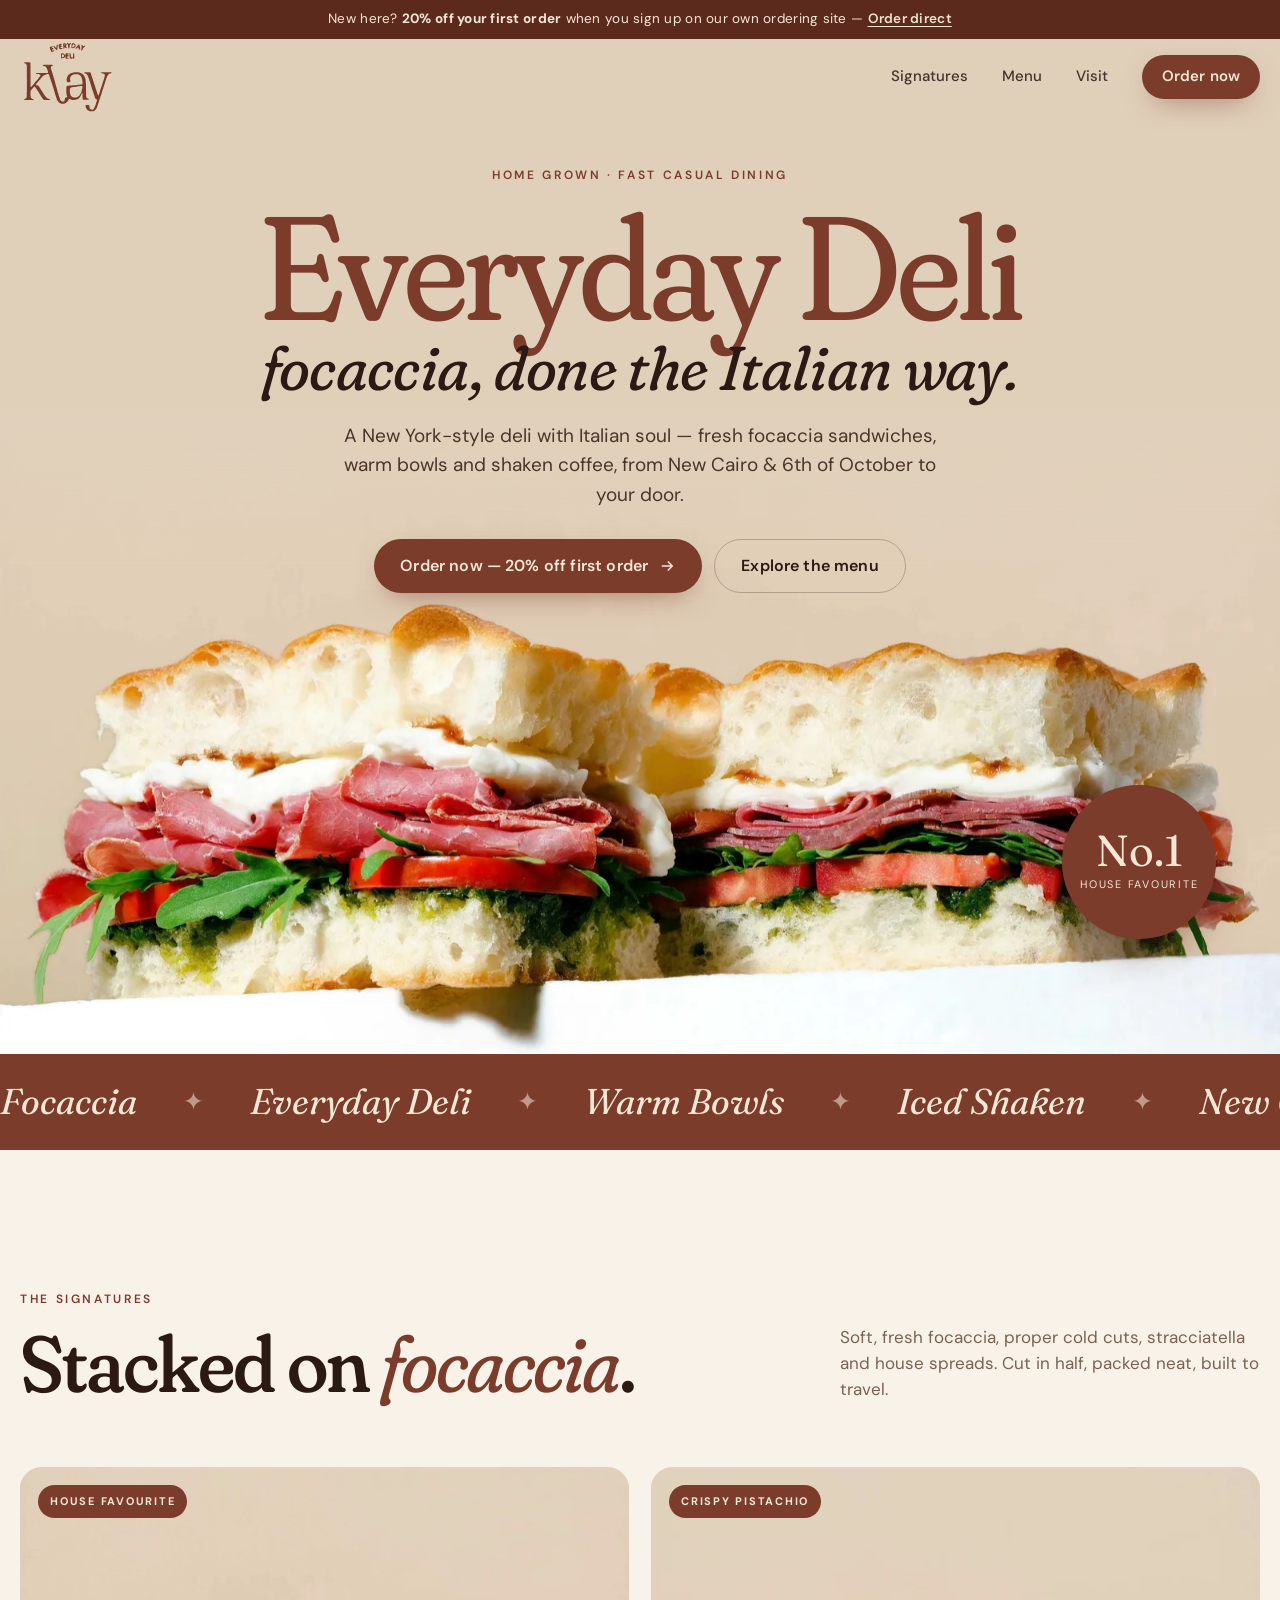
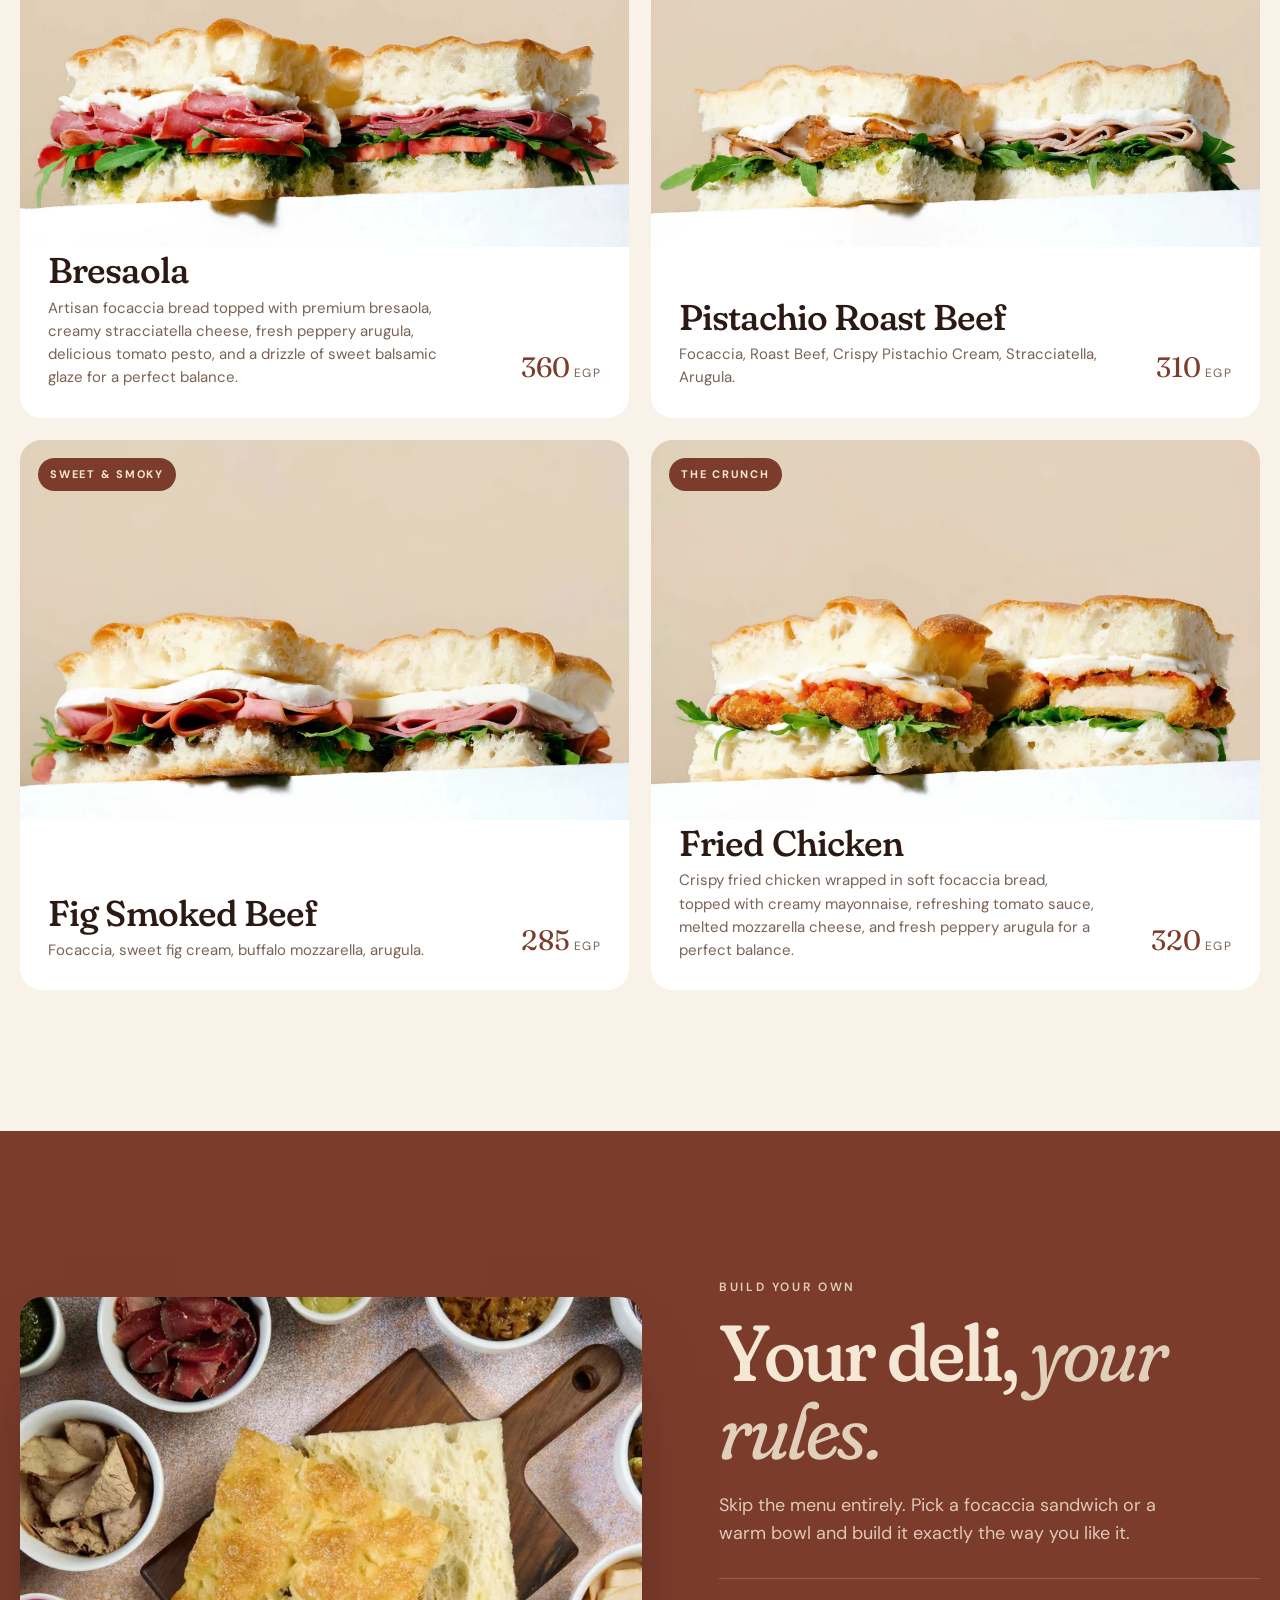
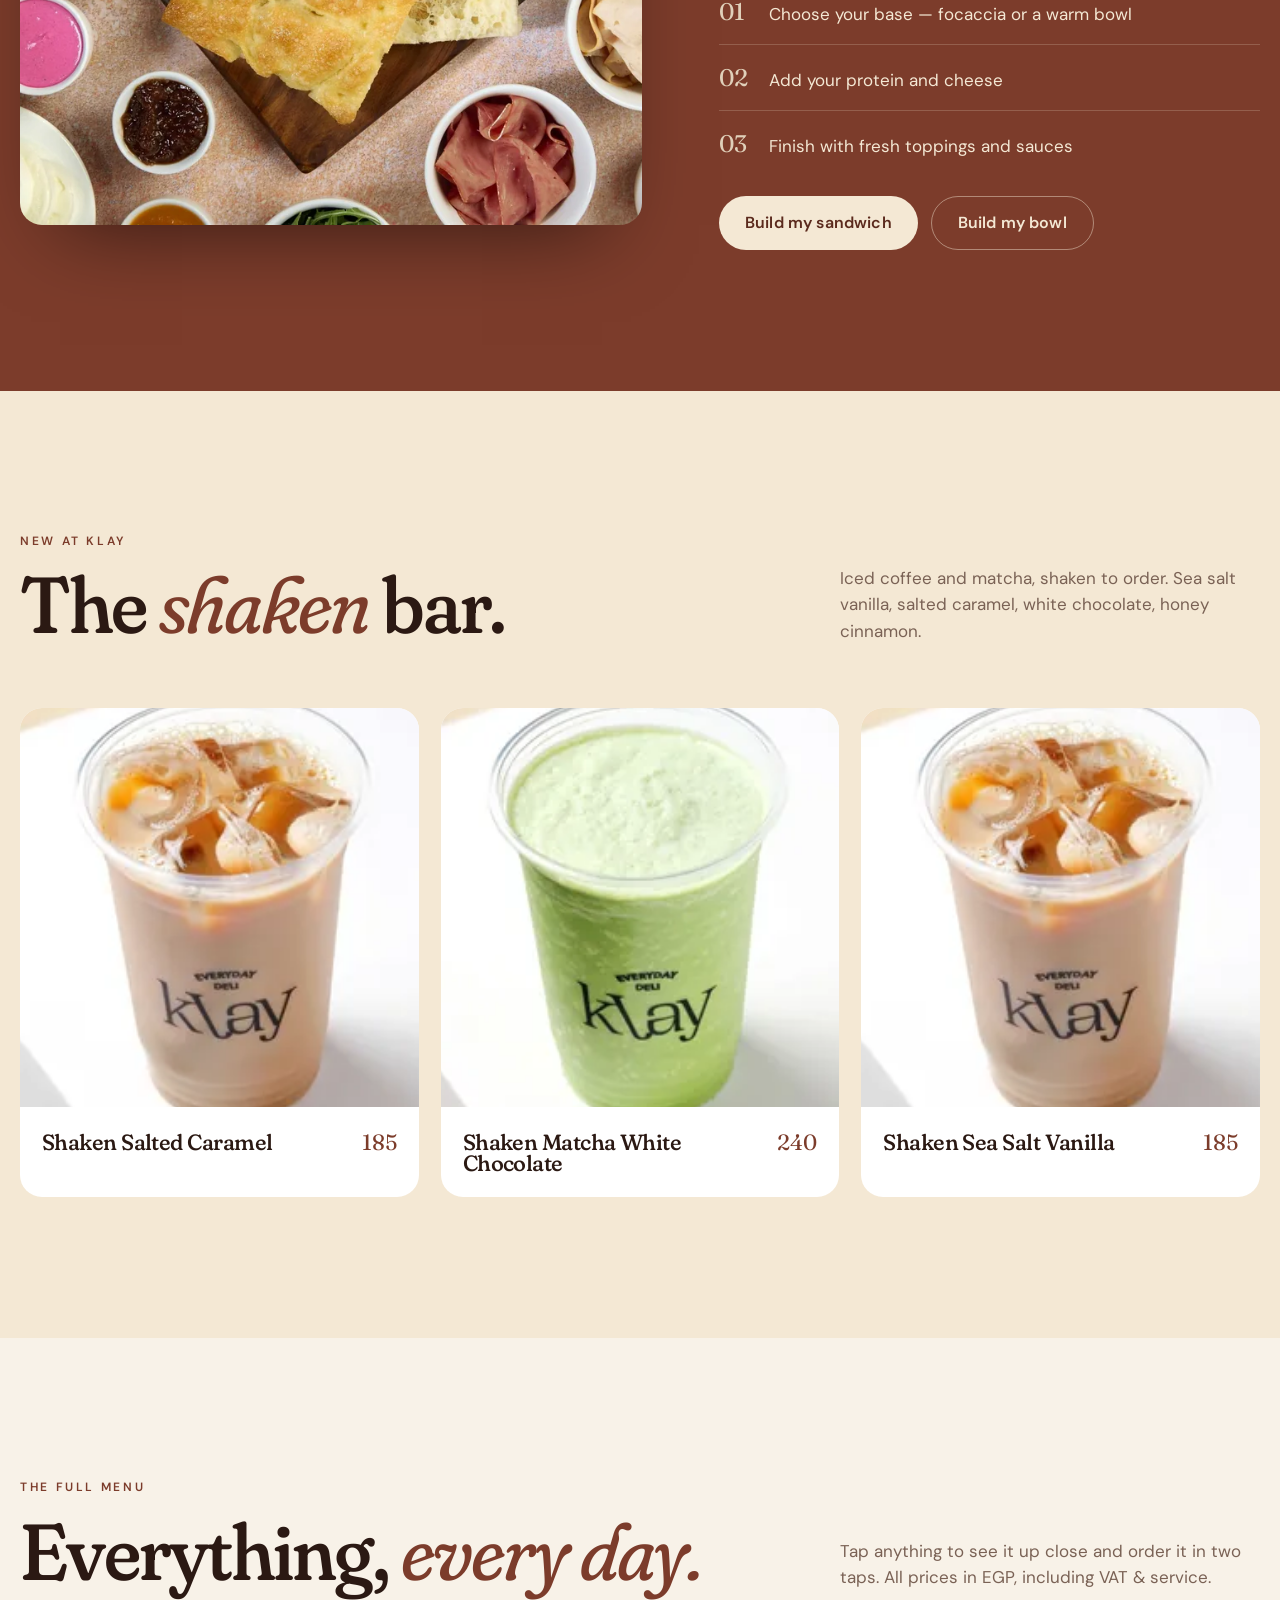
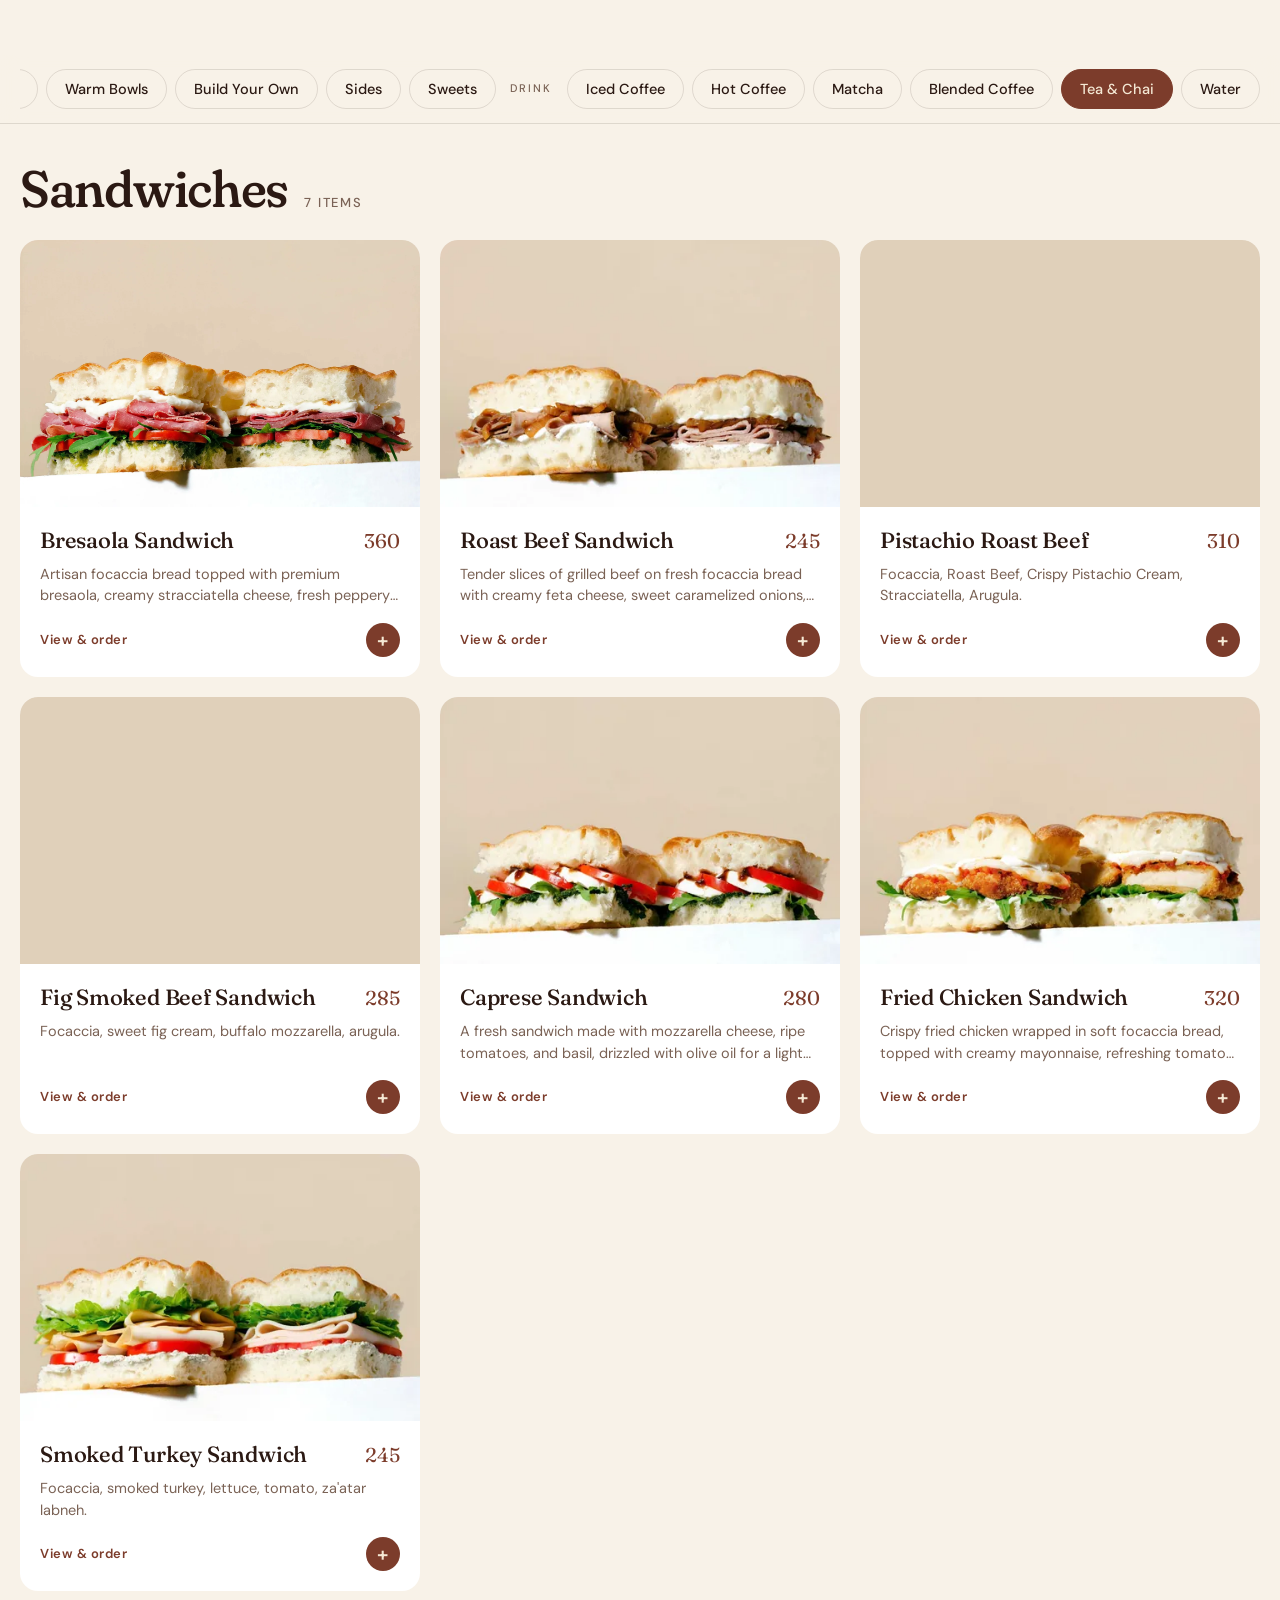
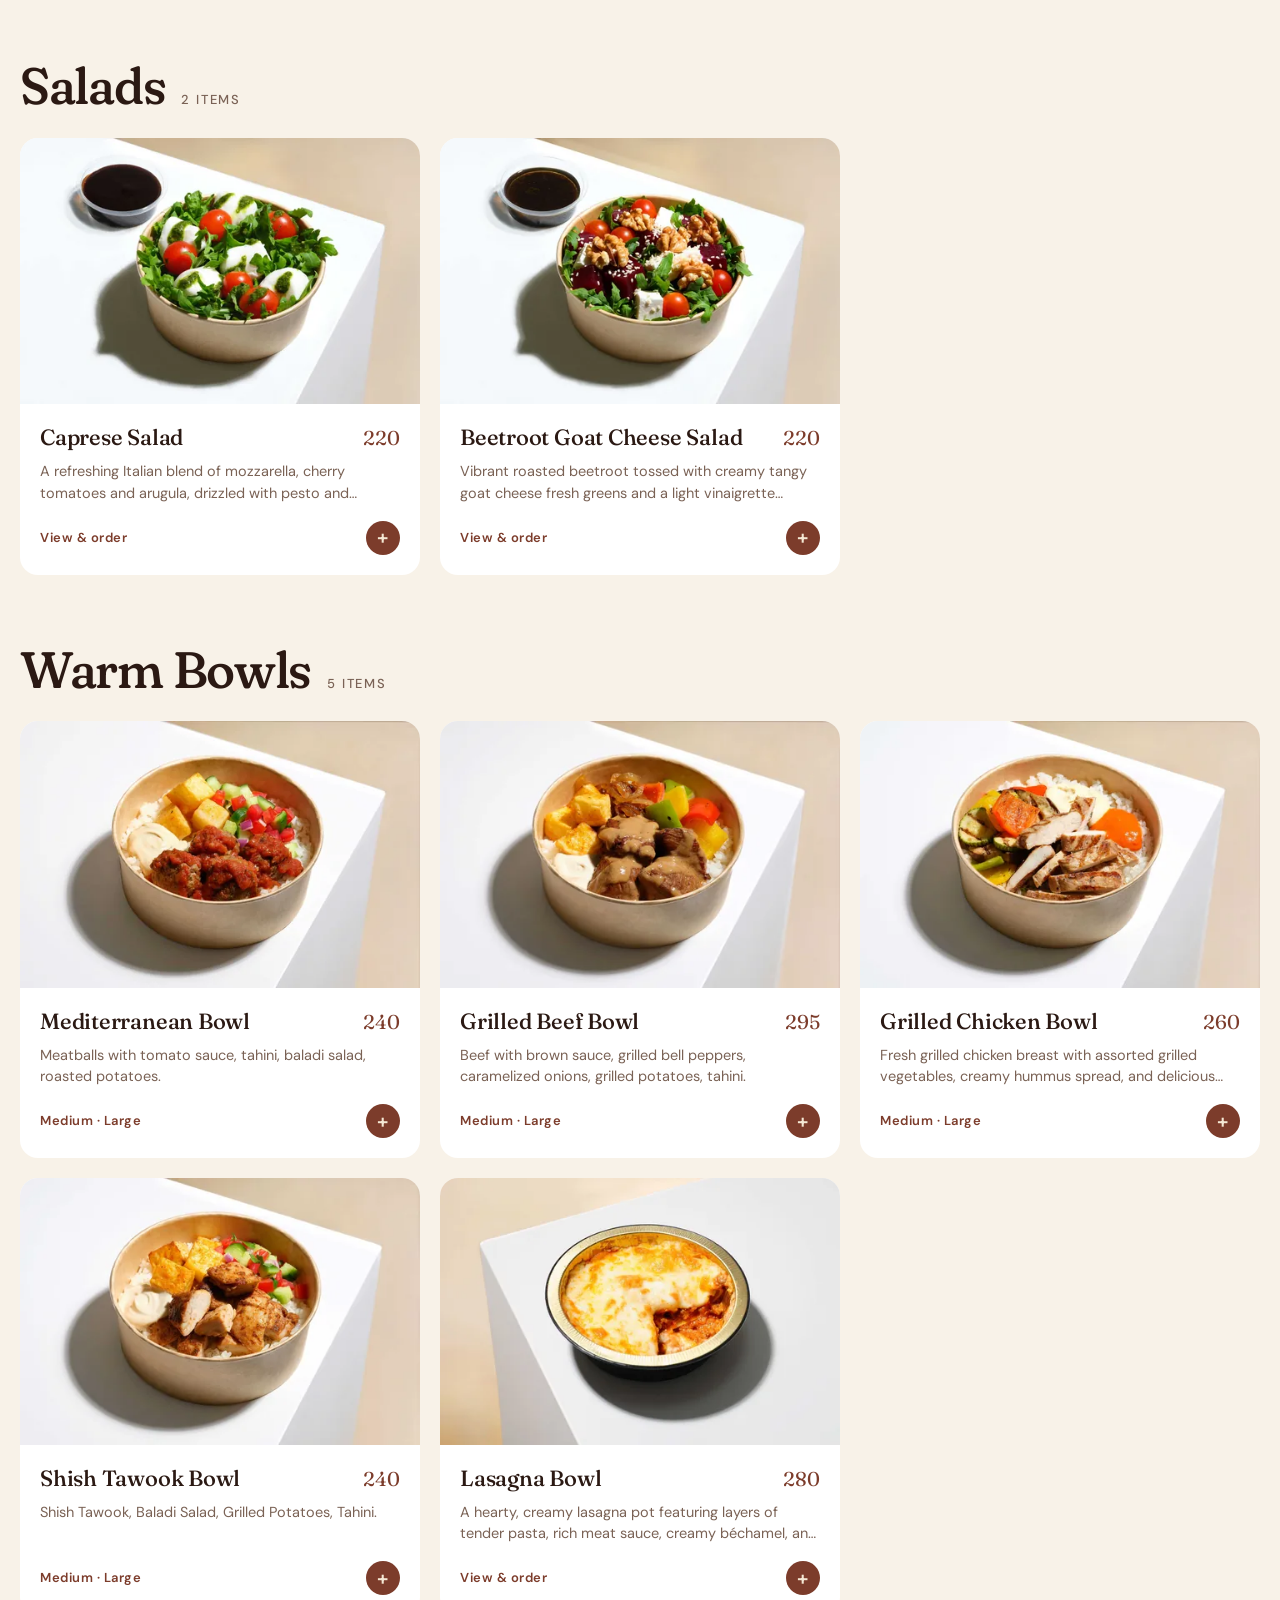
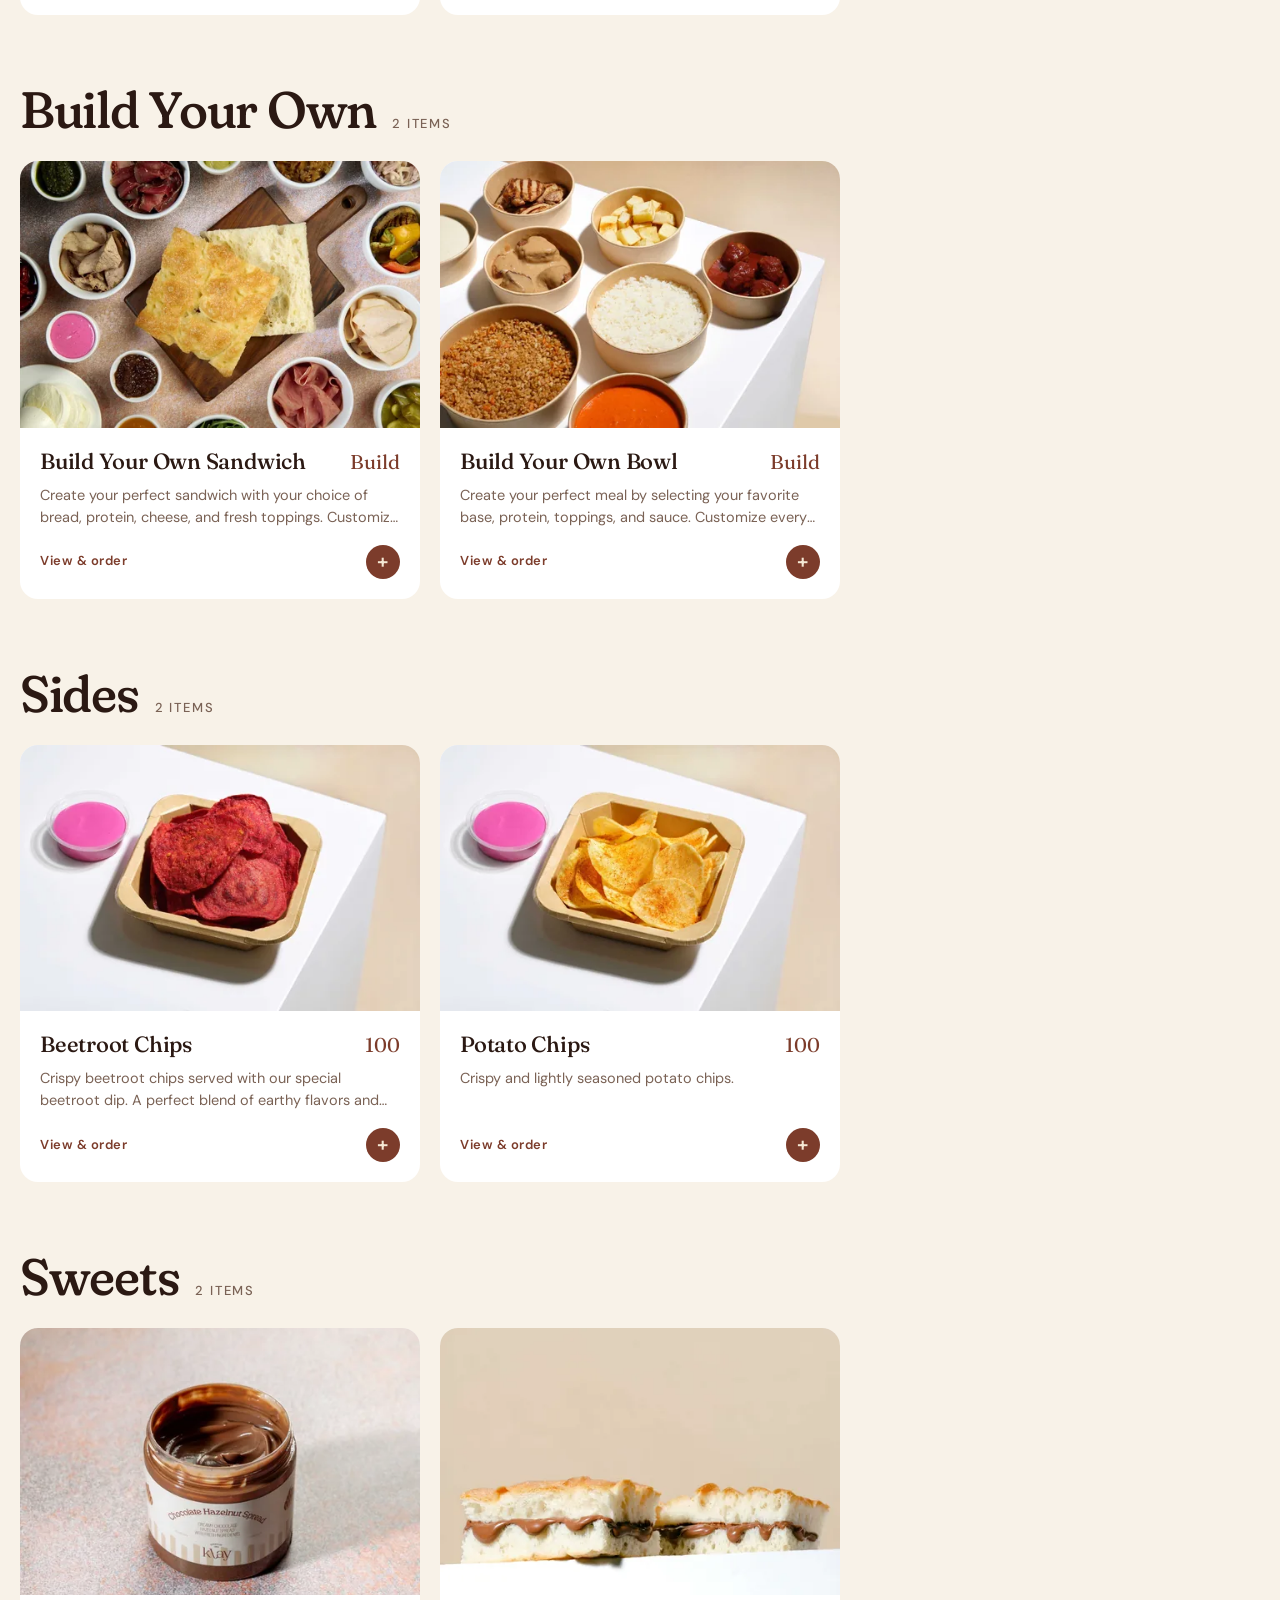
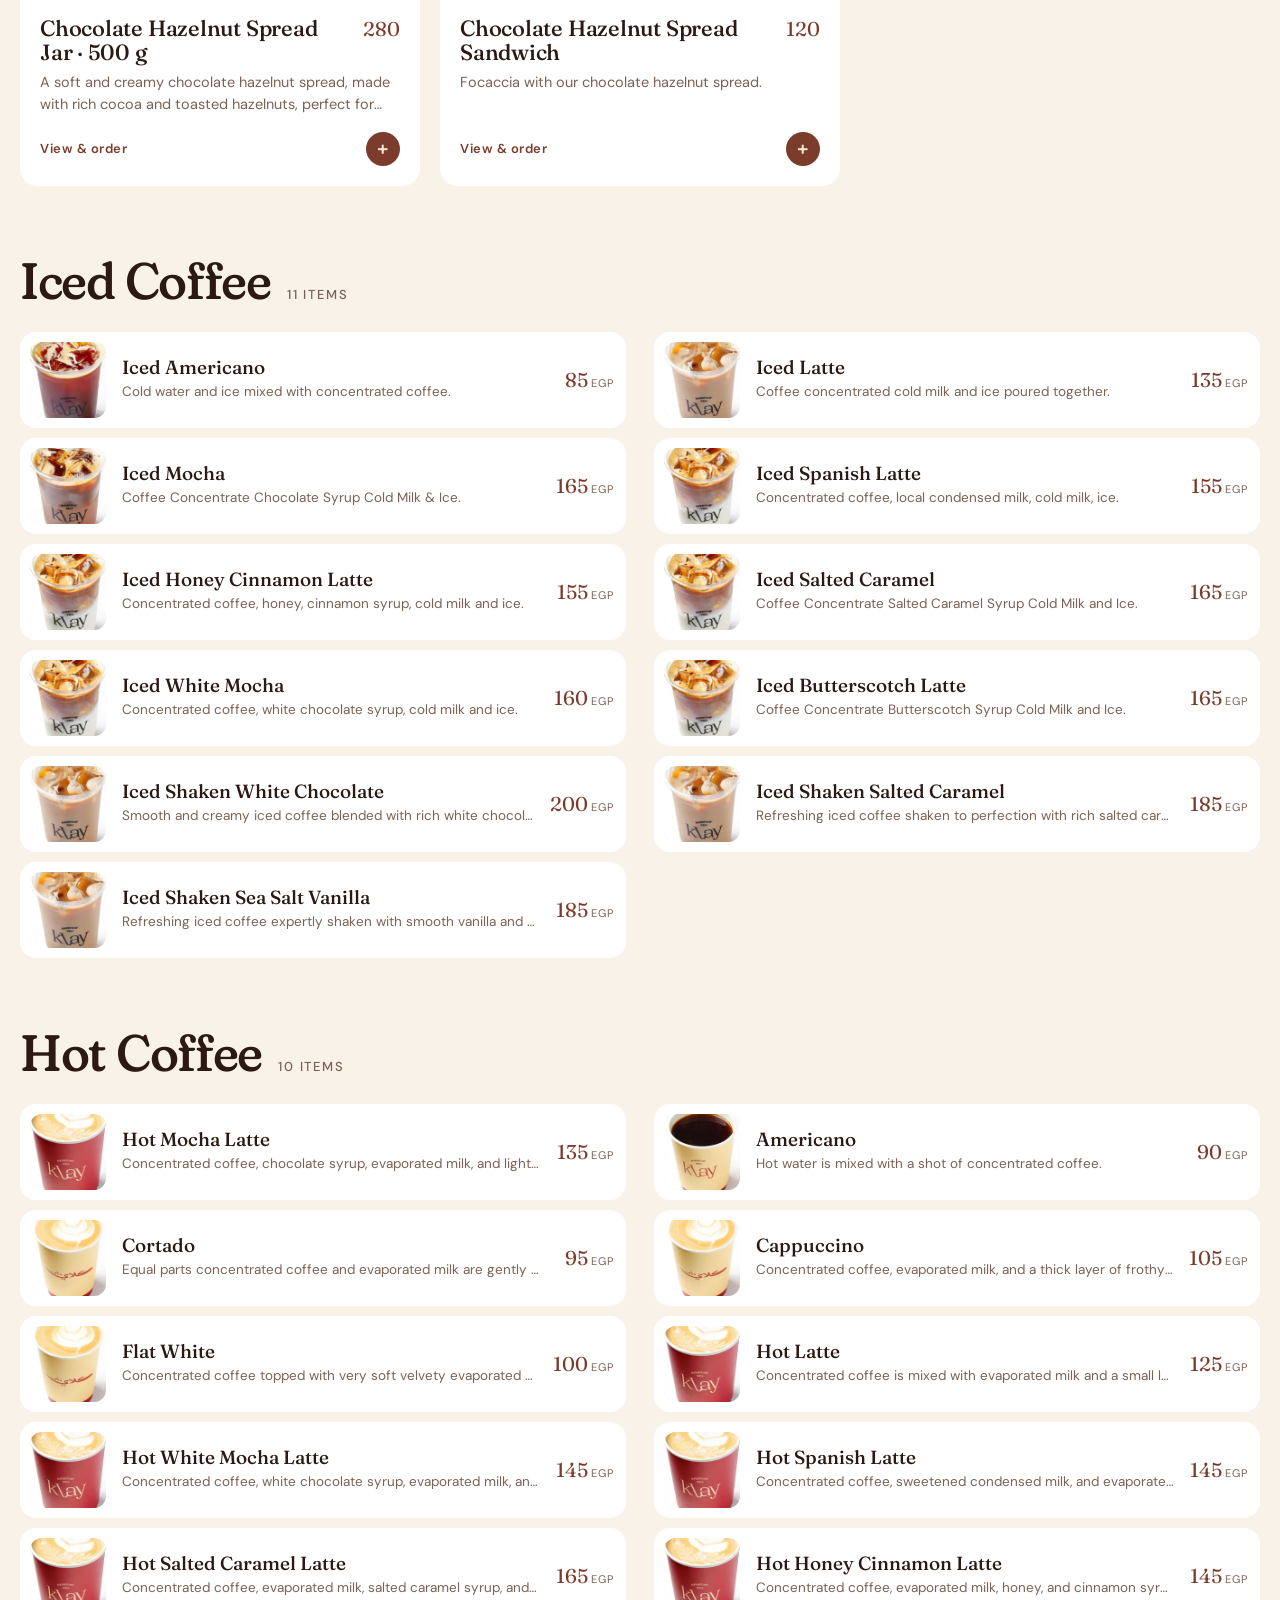
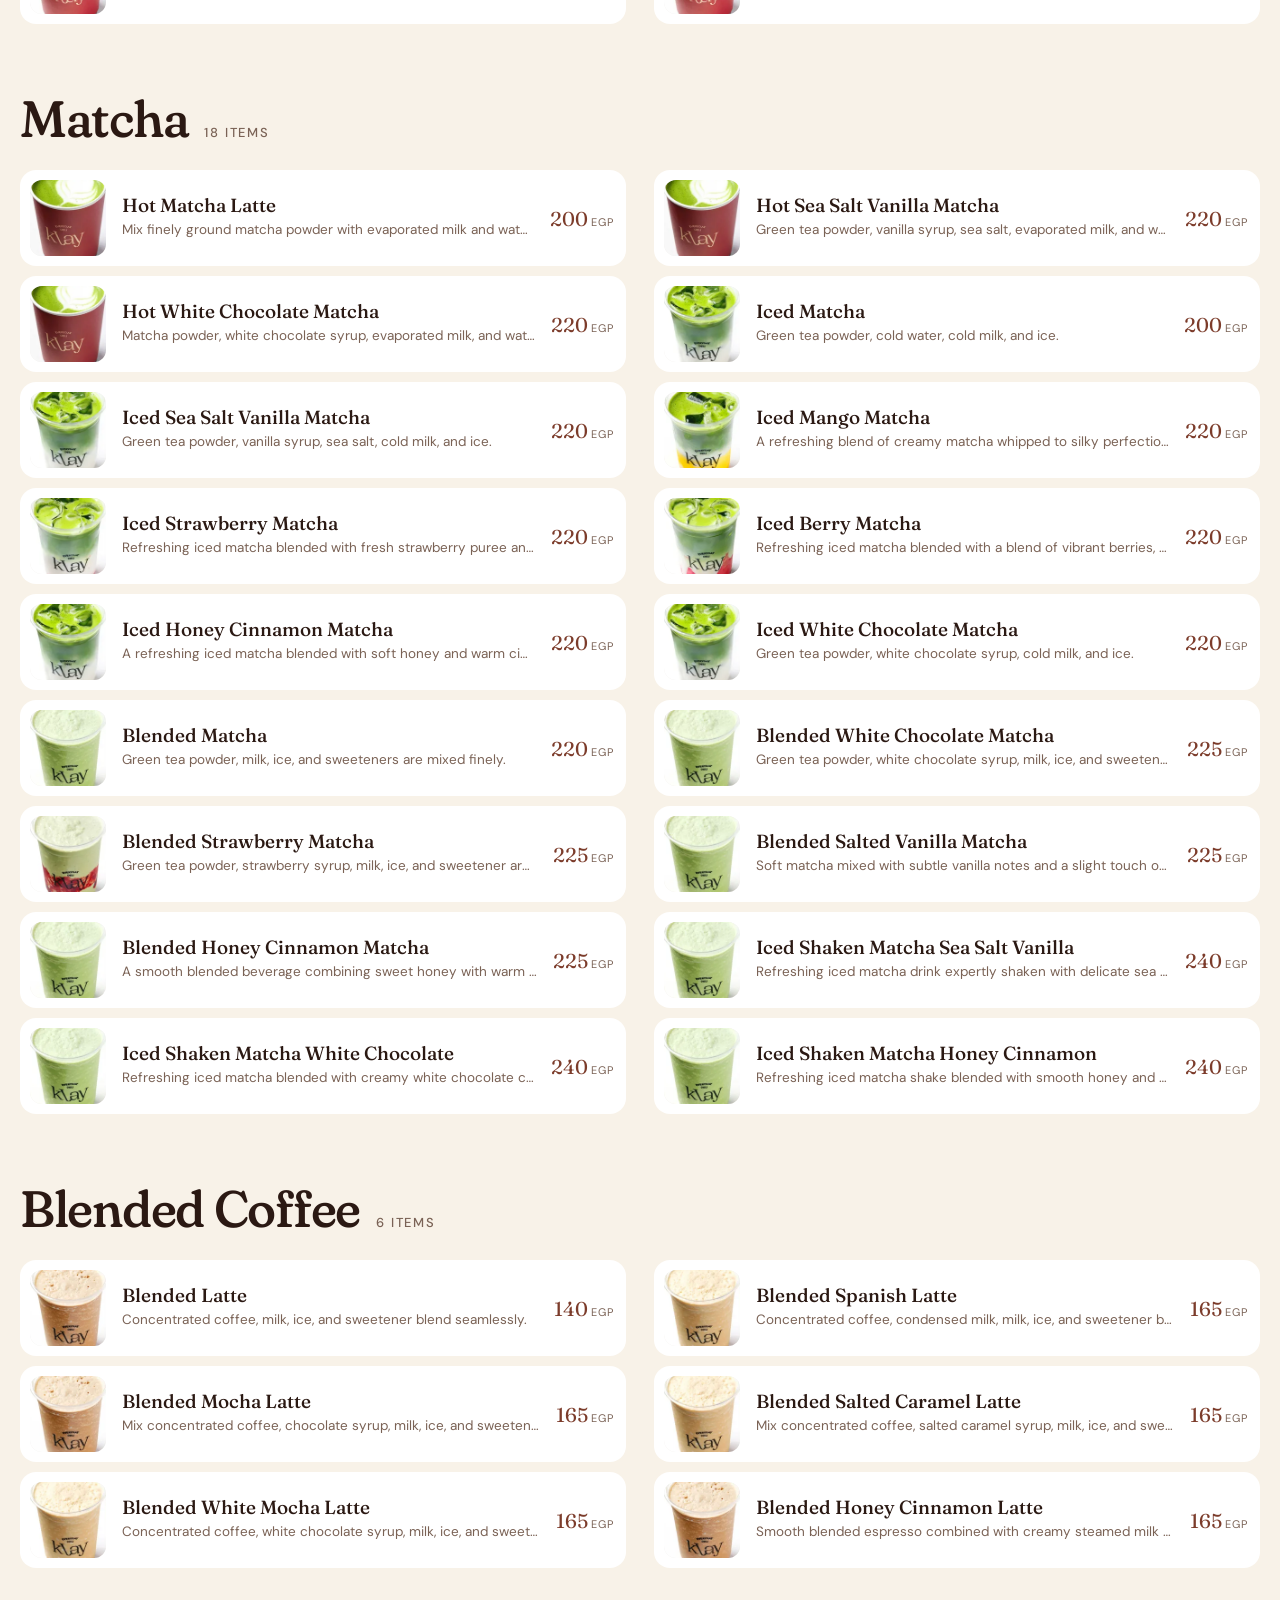
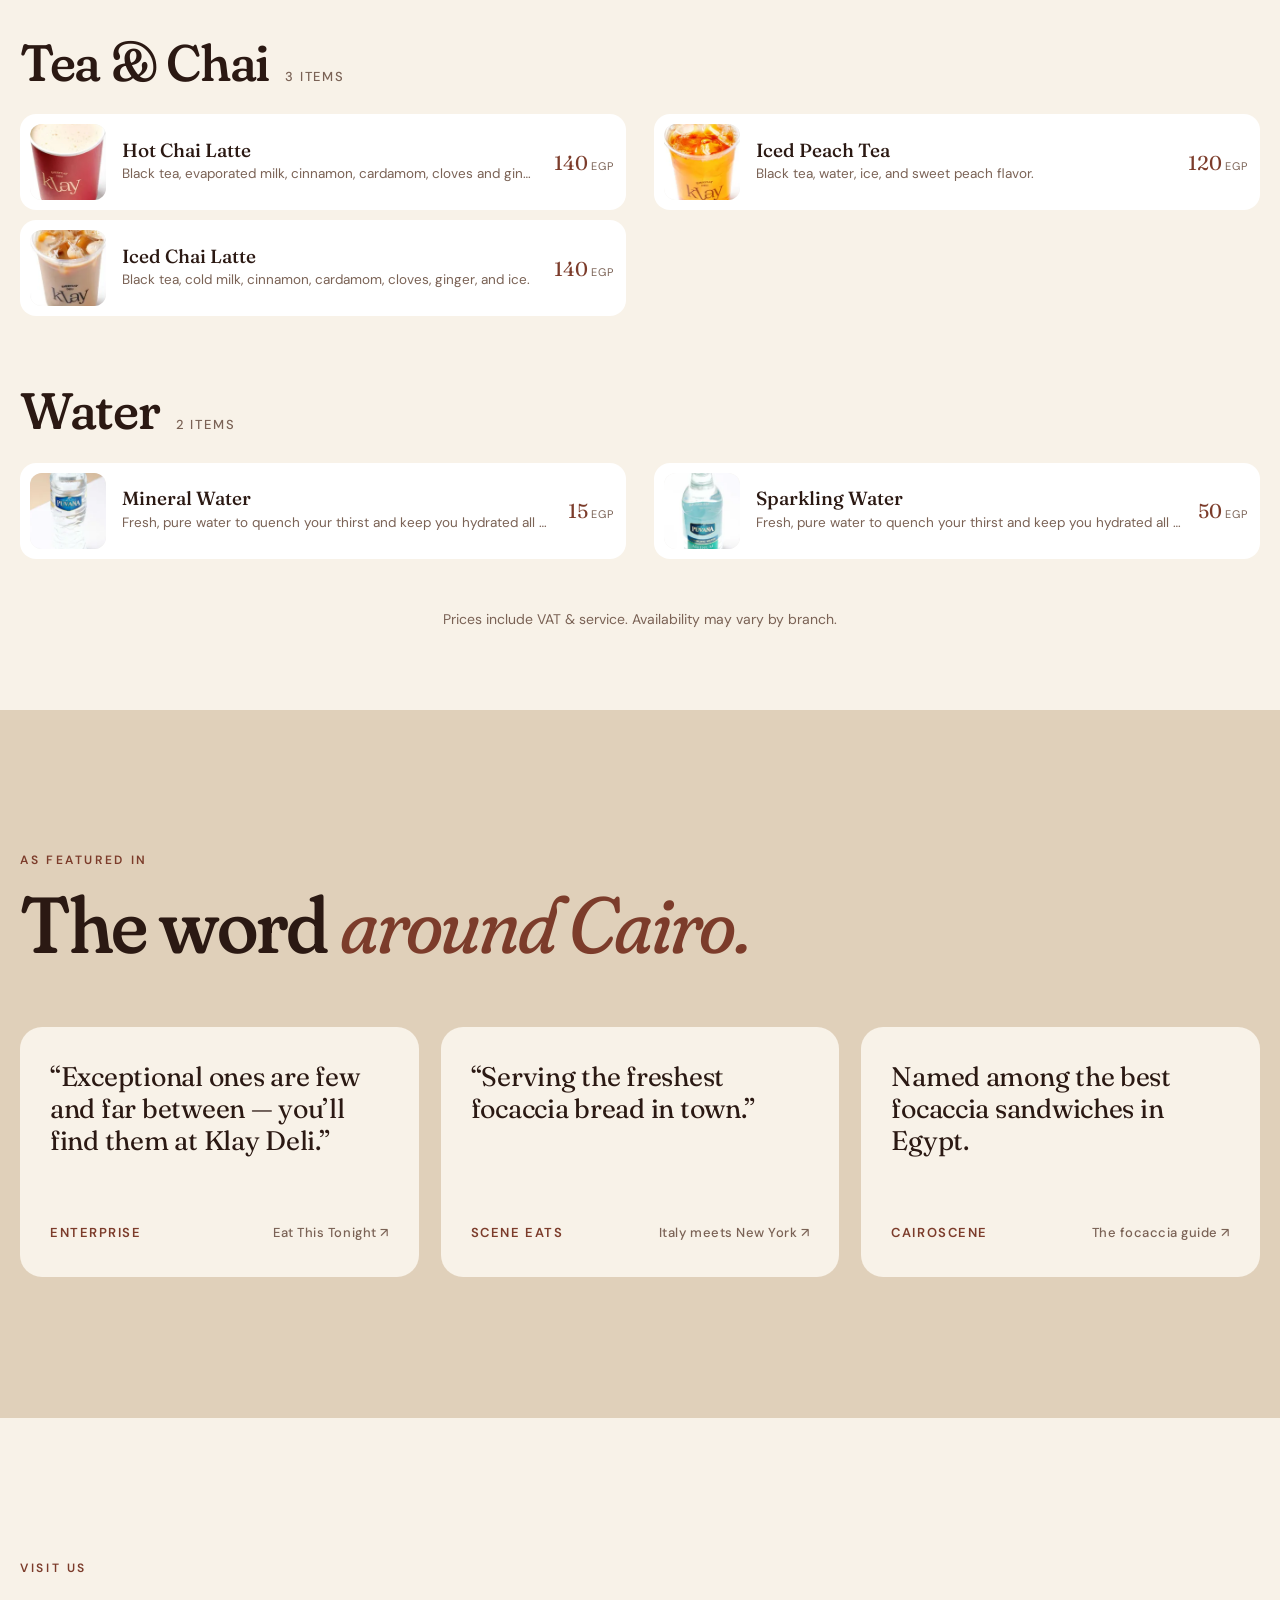
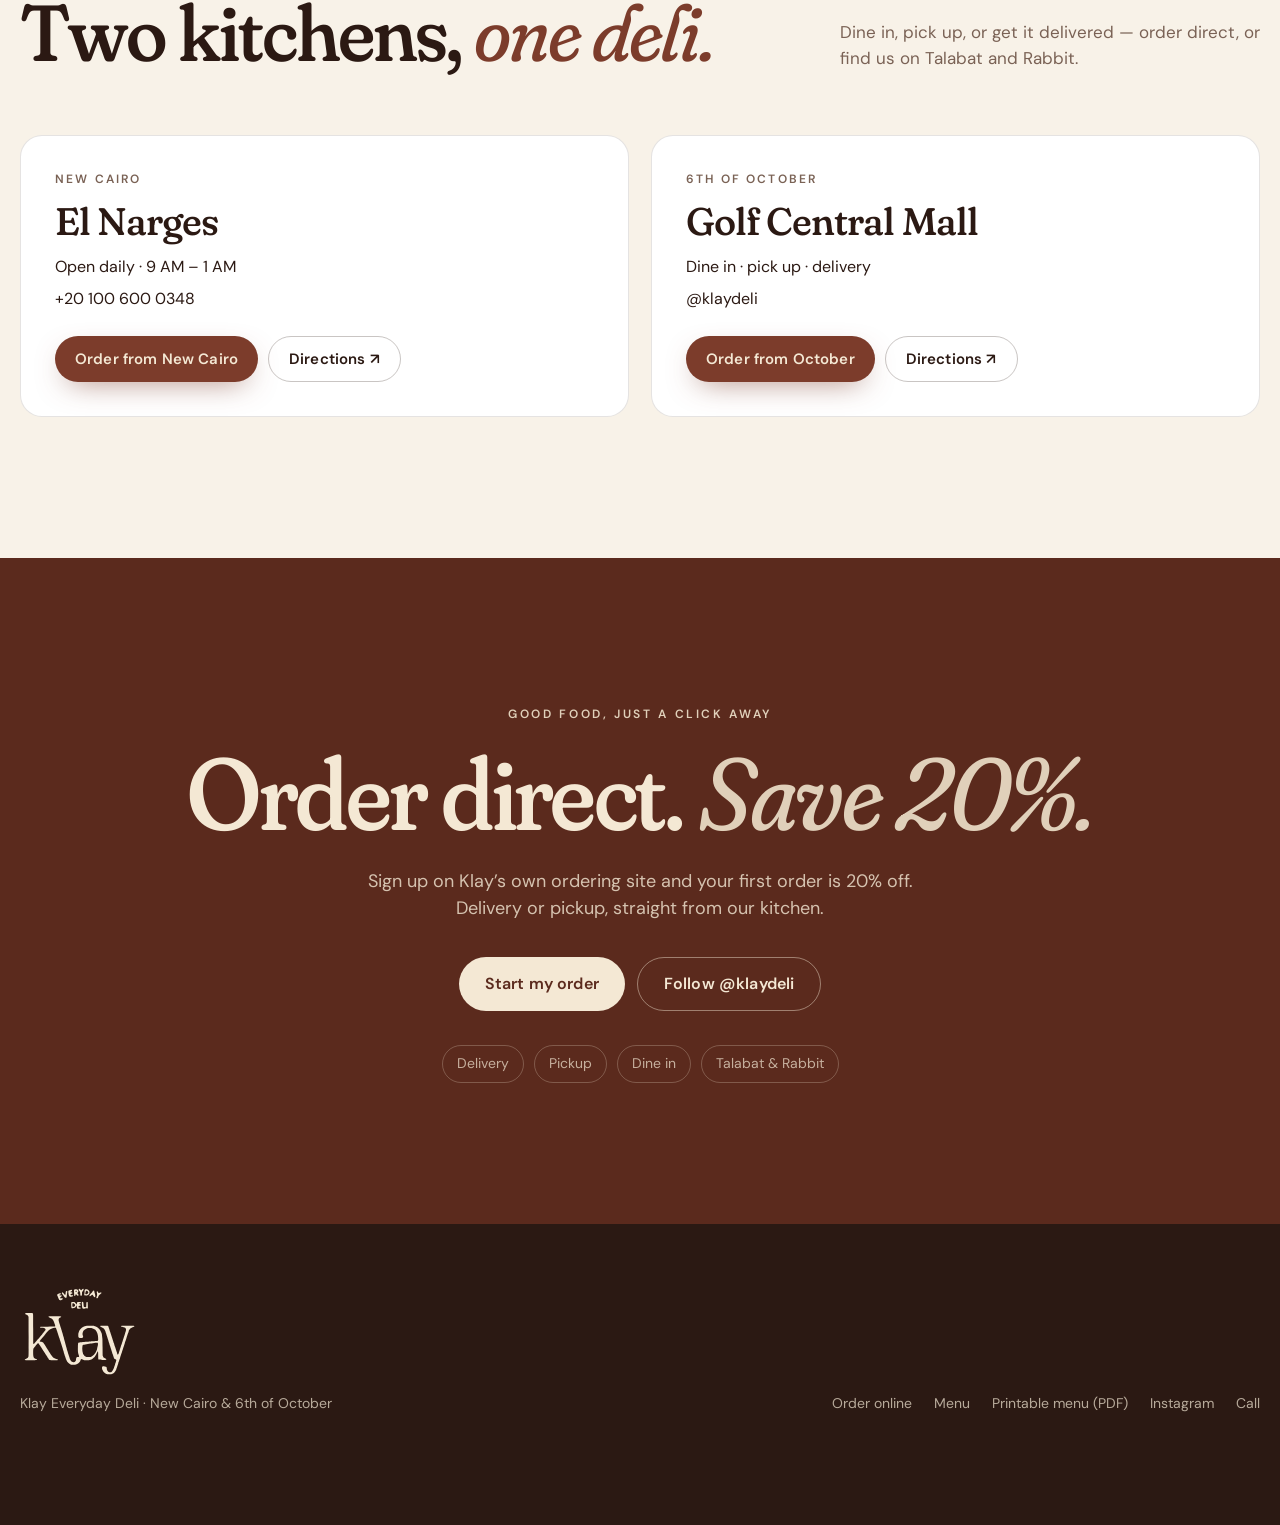
==== index.html @ 5f2c1f1a "Klay Deli website + digital menu + print menu" ====
<!doctype html>
<html lang="en">
<head>
<meta charset="utf-8">
<meta name="viewport" content="width=device-width,initial-scale=1,viewport-fit=cover">
<title>Klay — Everyday Deli · Focaccia sandwiches, warm bowls & coffee in Cairo</title>
<meta name="description" content="Klay Everyday Deli — New York-style deli with Italian soul. Focaccia sandwiches, warm bowls, iced shaken coffee and matcha in New Cairo and 6th of October. Order direct and get 20% off your first order.">
<meta name="robots" content="noindex">
<meta name="theme-color" content="#e0d0ba">
<meta property="og:title" content="Klay — Everyday Deli">
<meta property="og:description" content="Focaccia sandwiches, warm bowls & shaken coffee. Order direct — 20% off your first order.">
<meta property="og:image" content="img/21765-1600.webp">
<meta property="og:type" content="website">
<link rel="icon" href="favicon.png">
<link rel="preconnect" href="https://fonts.googleapis.com"><link rel="preconnect" href="https://fonts.gstatic.com" crossorigin>
<link href="https://fonts.googleapis.com/css2?family=DM+Sans:opsz,wght@9..40,400;9..40,500;9..40,600;9..40,700&family=Fraunces:ital,opsz,wght,SOFT,WONK@0,9..144,300..700,0..100,0..1;1,9..144,300..700,0..100,0..1&display=swap" rel="stylesheet">
<link rel="preload" as="image" imagesrcset="img/21765-960.webp 960w, img/21765-1600.webp 1600w, img/21765-2400.webp 2400w, img/21765-4000.webp 4000w" imagesizes="100vw">
<link rel="stylesheet" href="styles.css">
<script type="application/ld+json">{"@context":"https://schema.org","@type":"Restaurant","name":"Klay Everyday Deli","servesCuisine":["Deli","Italian","Sandwiches","Coffee"],"telephone":"+201006000348","url":"https://www.orderklaydeli.com","sameAs":["https://www.instagram.com/klaydeli/"],"priceRange":"EGP 100–420","hasMenu":"https://www.orderklaydeli.com"}</script>
</head>
<body>
<div class="promo">New here? <b>20% off your first order</b> when you sign up on our own ordering site — <a href="#" data-order>Order direct</a></div>

<header class="hdr" id="hdr">
  <div class="wrap">
    <a href="#top" class="logo" aria-label="Klay Everyday Deli"><img src="logo-terra.svg" alt="Klay Everyday Deli" width="1260" height="1000"></a>
    <nav class="nav">
      <a class="lnk" href="#signatures">Signatures</a>
      <a class="lnk" href="#menu">Menu</a>
      <a class="lnk" href="#visit">Visit</a>
      <a class="btn btn-primary" href="#" data-order>Order now</a>
    </nav>
  </div>
</header>

<main id="top">
<section class="hero">
  <div class="wrap hero-copy">
    <span class="eyebrow">Home grown · fast casual dining</span>
    <h1 class="rv" style="margin-top:18px">Everyday Deli<em>focaccia, done the Italian way.</em></h1>
    <p class="lead rv">A New York-style deli with Italian soul — fresh focaccia sandwiches, warm bowls and shaken coffee, from New Cairo &amp; 6th of October to your door.</p>
    <div class="ctas rv">
      <a class="btn btn-primary" href="#" data-order>Order now — 20% off first order
        <svg viewBox="0 0 24 24" fill="none" stroke="currentColor" stroke-width="2"><path d="M5 12h14M13 6l6 6-6 6"/></svg></a>
      <a class="btn btn-ghost" href="#menu">Explore the menu</a>
    </div>
  </div>
  <div class="hero-img">
    <img src="img/21765-1600.webp" srcset="img/21765-960.webp 960w, img/21765-1600.webp 1600w, img/21765-2400.webp 2400w, img/21765-4000.webp 4000w" sizes="100vw" width="4000" height="2667" alt="Klay Bresaola focaccia sandwich with stracciatella, arugula and tomato pesto" fetchpriority="high">
    <a class="badge-float" href="#" data-open="21765" aria-label="Open the Bresaola sandwich"><div><span>No.1</span><small>House favourite</small></div></a>
  </div>
</section>

<div class="marquee" aria-hidden="true"><div class="track" id="mq"></div></div>

<section class="sec" id="signatures">
  <div class="wrap">
    <div class="sec-head">
      <div><span class="eyebrow">The signatures</span><h2>Stacked on <em>focaccia</em>.</h2></div>
      <p>Soft, fresh focaccia, proper cold cuts, stracciatella and house spreads. Cut in half, packed neat, built to travel.</p>
    </div>
    <div class="sigs" id="sigs"></div>
  </div>
</section>

<section class="sec split">
  <div class="wrap">
    <div class="ph rv"><img src="img/21763-1600.webp" srcset="img/21763-960.webp 960w, img/21763-1600.webp 1600w, img/21763-2400.webp 2400w, img/21763-4000.webp 4000w" sizes="(min-width:980px) 55vw, 100vw" width="4000" height="2666" loading="lazy" alt="Build your own: focaccia with cold cuts, cheeses and spreads"></div>
    <div class="rv">
      <span class="eyebrow">Build your own</span>
      <h2 style="margin-top:16px">Your deli, <em>your rules.</em></h2>
      <p>Skip the menu entirely. Pick a focaccia sandwich or a warm bowl and build it exactly the way you like it.</p>
      <ol class="steps">
        <li><b>01</b><span>Choose your base — focaccia or a warm bowl</span></li>
        <li><b>02</b><span>Add your protein and cheese</span></li>
        <li><b>03</b><span>Finish with fresh toppings and sauces</span></li>
      </ol>
      <a class="btn btn-cream" href="#" data-open="21763">Build my sandwich</a>
      <a class="btn btn-line-cream" href="#" data-open="21764" style="margin-left:8px">Build my bowl</a>
    </div>
  </div>
</section>

<section class="sec newband">
  <div class="wrap">
    <div class="sec-head">
      <div><span class="eyebrow">New at Klay</span><h2>The <em>shaken</em> bar.</h2></div>
      <p>Iced coffee and matcha, shaken to order. Sea salt vanilla, salted caramel, white chocolate, honey cinnamon.</p>
    </div>
    <div class="shaken" id="shaken"></div>
  </div>
</section>

<section class="menu" id="menu">
  <div class="wrap sec-head" style="padding-top:clamp(80px,11vw,150px)">
    <div><span class="eyebrow">The full menu</span><h2>Everything, <em>every day.</em></h2></div>
    <p>Tap anything to see it up close and order it in two taps. All prices in EGP, including VAT &amp; service.</p>
  </div>
  <div class="tabs"><div class="wrap" id="tabs"></div></div>
  <div class="wrap" id="cats"></div>
  <p class="note wrap" style="padding-bottom:80px">Prices include VAT &amp; service. Availability may vary by branch.</p>
</section>

<section class="sec press">
  <div class="wrap">
    <div class="sec-head"><div><span class="eyebrow">As featured in</span><h2>The word <em>around Cairo.</em></h2></div></div>
    <div class="quotes">
      <a class="q rv" href="https://enterpriseam.com/egypt/2026/05/05/klay-deli-has-your-morning-afternoon-and-evening-fix-covered/" target="_blank" rel="noopener">
        <blockquote>“Exceptional ones are few and far between — you’ll find them at Klay Deli.”</blockquote>
        <cite>Enterprise <span>Eat This Tonight ↗</span></cite></a>
      <a class="q rv" href="https://sceneeats.com/Spots/Italy-Meets-New-York-at-Klay-Deli-s-Fast-Casual-Diner" target="_blank" rel="noopener">
        <blockquote>“Serving the freshest focaccia bread in town.”</blockquote>
        <cite>Scene Eats <span>Italy meets New York ↗</span></cite></a>
      <a class="q rv" href="https://cairoscene.com/Eats/Where-to-Find-the-Best-Focaccia-Sandwiches-in-Egypt" target="_blank" rel="noopener">
        <blockquote>Named among the best focaccia sandwiches in Egypt.</blockquote>
        <cite>CairoScene <span>The focaccia guide ↗</span></cite></a>
    </div>
  </div>
</section>

<section class="sec visit" id="visit">
  <div class="wrap">
    <div class="sec-head"><div><span class="eyebrow">Visit us</span><h2>Two kitchens, <em>one deli.</em></h2></div>
      <p>Dine in, pick up, or get it delivered — order direct, or find us on Talabat and Rabbit.</p></div>
    <div class="cards">
      <div class="loc rv">
        <span class="k">New Cairo</span><h3>El Narges</h3>
        <ul><li>Open daily · 9 AM – 1 AM</li><li><a href="tel:+201006000348">+20 100 600 0348</a></li></ul>
        <div class="acts"><a class="btn btn-primary" href="#" data-order>Order from New Cairo</a>
          <a class="btn btn-ghost" target="_blank" rel="noopener" href="https://www.google.com/maps/search/?api=1&query=Klay+Deli+New+Cairo">Directions ↗</a></div>
      </div>
      <div class="loc rv">
        <span class="k">6th of October</span><h3>Golf Central Mall</h3>
        <ul><li>Dine in · pick up · delivery</li><li><a href="https://www.instagram.com/klaydeli/" target="_blank" rel="noopener">@klaydeli</a></li></ul>
        <div class="acts"><a class="btn btn-primary" href="#" data-order>Order from October</a>
          <a class="btn btn-ghost" target="_blank" rel="noopener" href="https://www.google.com/maps/search/?api=1&query=Klay+Deli+Golf+Central+Mall+6th+of+October">Directions ↗</a></div>
      </div>
    </div>
  </div>
</section>

<section class="sec final">
  <div class="wrap">
    <span class="eyebrow" style="color:var(--sand)">Good food, just a click away</span>
    <h2 style="margin-top:18px">Order direct. <em>Save 20%.</em></h2>
    <p>Sign up on Klay’s own ordering site and your first order is 20% off. Delivery or pickup, straight from our kitchen.</p>
    <div class="ctas"><a class="btn btn-cream" href="#" data-order>Start my order</a>
      <a class="btn btn-line-cream" href="https://www.instagram.com/klaydeli/" target="_blank" rel="noopener">Follow @klaydeli</a></div>
    <div class="chips"><span>Delivery</span><span>Pickup</span><span>Dine in</span><span>Talabat &amp; Rabbit</span></div>
  </div>
</section>
</main>

<footer>
  <div class="wrap">
    <div><span class="logo"><img src="logo-cream.svg" alt="Klay" width="1260" height="1000"></span><p style="margin-top:14px">Klay Everyday Deli · New Cairo &amp; 6th of October</p></div>
    <nav><a href="#" data-order>Order online</a><a href="#menu">Menu</a><a href="menu.pdf" target="_blank">Printable menu (PDF)</a><a href="https://www.instagram.com/klaydeli/" target="_blank" rel="noopener">Instagram</a><a href="tel:+201006000348">Call</a></nav>
  </div>
</footer>

<div class="mbar" id="mbar"><a href="#" data-order><span>Order now<small>20% off your first order</small></span><i>Order</i></a></div>

<dialog class="qv" id="qv" aria-label="Item details"><div class="qv-in" id="qvIn"></div></dialog>

<script src="data.js"></script>
<script src="app.js"></script>
</body>
</html>
---- styles.css ----
:root{
  --terra:#7c3c2b;--terra-d:#5b2a1d;--terra-l:#9a4f3a;
  --cream:#f4e8d4;--sand:#e0d0ba;--sand-d:#d4c0a5;--paper:#f8f2e8;
  --ink:#2b1913;--muted:#7a6255;--line:rgba(43,25,19,.12);
  --cup:#a3313a;--matcha:#5f8a2e;
  --serif:"Fraunces",Georgia,"Times New Roman",serif;
  --sans:"DM Sans",system-ui,-apple-system,"Segoe UI",sans-serif;
  --r:22px;--ease:cubic-bezier(.2,.7,.2,1);
  --wrap:min(1240px,calc(100vw - 40px));
}
*{box-sizing:border-box;margin:0;padding:0}
html{scroll-behavior:smooth;-webkit-text-size-adjust:100%}
body{font-family:var(--sans);color:var(--ink);background:var(--paper);font-size:17px;line-height:1.55;-webkit-font-smoothing:antialiased;overflow-x:hidden}
img{display:block;max-width:100%;height:auto}
a{color:inherit;text-decoration:none}
button{font:inherit;color:inherit;background:none;border:0;cursor:pointer}
.wrap{width:var(--wrap);margin-inline:auto}
.eyebrow{font-family:var(--sans);font-size:12px;font-weight:600;letter-spacing:.22em;text-transform:uppercase;color:var(--terra)}
.serif{font-family:var(--serif);font-variation-settings:"SOFT" 100,"WONK" 0;letter-spacing:-.02em}
h1,h2,h3{font-family:var(--serif);font-weight:500;line-height:.98;letter-spacing:-.025em;font-variation-settings:"SOFT" 100}
h2{font-size:clamp(40px,6.2vw,88px)}
h2 em,h1 em{font-style:italic;font-weight:400;color:var(--terra)}

/* buttons */
.btn{display:inline-flex;align-items:center;gap:10px;height:54px;padding:0 26px;border-radius:999px;font-weight:600;font-size:16px;letter-spacing:.01em;transition:transform .25s var(--ease),background .25s,box-shadow .25s;white-space:nowrap}
.btn svg{width:18px;height:18px}
.btn-primary{background:var(--terra);color:var(--cream);box-shadow:0 10px 30px -12px rgba(124,60,43,.7)}
.btn-primary:hover{background:var(--terra-d);transform:translateY(-2px)}
.btn-ghost{border:1.5px solid rgba(43,25,19,.25);color:var(--ink)}
.btn-ghost:hover{border-color:var(--ink);transform:translateY(-2px)}
.btn-cream{background:var(--cream);color:var(--terra-d)}
.btn-cream:hover{background:#fff;transform:translateY(-2px)}
.btn-line-cream{border:1.5px solid rgba(244,232,212,.45);color:var(--cream)}
.btn-line-cream:hover{border-color:var(--cream);transform:translateY(-2px)}

/* promo bar */
.promo{background:var(--terra-d);color:var(--cream);font-size:13.5px;text-align:center;padding:9px 16px;letter-spacing:.02em}
.promo a{text-decoration:underline;text-underline-offset:3px;font-weight:600}
.promo b{font-weight:700}

/* header */
.hdr{position:sticky;top:0;z-index:50;transition:background .3s,box-shadow .3s,backdrop-filter .3s}
.hdr.scrolled{background:rgba(248,242,232,.86);backdrop-filter:saturate(1.4) blur(14px);-webkit-backdrop-filter:saturate(1.4) blur(14px);box-shadow:0 1px 0 var(--line)}
.hdr .wrap{display:flex;align-items:center;justify-content:space-between;height:76px}
.logo{display:block;width:96px;color:var(--terra)}
.logo svg{width:100%;height:auto}
.nav{display:flex;align-items:center;gap:34px;font-weight:500;font-size:15px}
.nav a.lnk{position:relative;opacity:.85}
.nav a.lnk:after{content:"";position:absolute;left:0;right:0;bottom:-6px;height:1.5px;background:currentColor;transform:scaleX(0);transform-origin:left;transition:transform .3s var(--ease)}
.nav a.lnk:hover{opacity:1}.nav a.lnk:hover:after{transform:scaleX(1)}
.nav .btn{height:44px;padding:0 20px;font-size:15px}

/* hero */
.hero{background:var(--sand);position:relative;overflow:hidden;margin-top:-76px;padding-top:76px}
.hero-copy{position:relative;z-index:2;text-align:center;padding:clamp(36px,6vw,80px) 0 0}
.hero h1{font-size:clamp(64px,11.5vw,184px);color:var(--terra);font-weight:400;line-height:.86;font-variation-settings:"SOFT" 100,"WONK" 1}
.hero h1 em{display:block;font-size:.42em;color:var(--ink);letter-spacing:-.01em;margin-top:.18em;font-variation-settings:"SOFT" 100,"WONK" 0}
.hero p.lead{max-width:600px;margin:26px auto 0;font-size:clamp(16px,1.6vw,19px);color:#4b352b}
.hero .ctas{display:flex;gap:12px;justify-content:center;flex-wrap:wrap;margin-top:30px}
.hero-img{position:relative;z-index:1;margin-top:clamp(-170px,-11vw,-40px);width:100%}
.hero-img img{width:100%;aspect-ratio:3/2;object-fit:cover;object-position:50% 70%;transform:scale(1.06);animation:heroIn 1.8s var(--ease) forwards}
@keyframes heroIn{to{transform:scale(1)}}
.hero-img:before{content:"";position:absolute;inset:0 0 auto 0;height:32%;background:linear-gradient(var(--sand),rgba(224,208,186,0));z-index:2;pointer-events:none}
.badge-float{position:absolute;z-index:3;right:clamp(16px,5vw,80px);bottom:clamp(30px,9vw,140px);width:clamp(108px,12vw,160px);aspect-ratio:1;border-radius:50%;background:var(--terra);color:var(--cream);display:grid;place-items:center;text-align:center;box-shadow:0 20px 50px -20px rgba(91,42,29,.8);animation:bob 5s ease-in-out infinite;transition:transform .3s}
@keyframes bob{50%{transform:translateY(-10px) rotate(-4deg)}}
.badge-float span{font-family:var(--serif);font-size:clamp(28px,3.4vw,46px);line-height:.9;display:block}
.badge-float small{display:block;font-family:var(--sans);font-size:clamp(9px,.85vw,11px);letter-spacing:.16em;text-transform:uppercase;margin-top:6px}
@keyframes spin{to{transform:rotate(360deg)}}
.hero-meta{position:absolute;left:clamp(16px,5vw,80px);bottom:clamp(30px,9vw,140px);z-index:3;display:flex;flex-direction:column;gap:4px;font-size:13px;font-weight:600;letter-spacing:.14em;text-transform:uppercase;color:var(--terra-d)}

/* marquee */
.marquee{background:var(--terra);color:var(--cream);overflow:hidden;padding:20px 0;white-space:nowrap}
.marquee .track{display:inline-flex;gap:46px;animation:mq 38s linear infinite;font-family:var(--serif);font-size:clamp(24px,2.8vw,38px);font-style:italic}
.marquee .track span:nth-child(even){font-style:normal;opacity:.55;font-size:.7em;align-self:center}
@keyframes mq{to{transform:translateX(-50%)}}

/* sections */
section{position:relative}
.sec{padding:clamp(80px,11vw,150px) 0}
.sec-head{display:flex;justify-content:space-between;align-items:end;gap:30px;margin-bottom:clamp(36px,5vw,64px);flex-wrap:wrap}
.sec-head p{max-width:420px;color:var(--muted)}
.sec-head .eyebrow{display:block;margin-bottom:16px}

/* signatures */
.sigs{display:grid;grid-template-columns:repeat(2,1fr);gap:22px}
.sig{background:#fff;border-radius:var(--r);overflow:hidden;position:relative;display:flex;flex-direction:column;cursor:pointer;transition:transform .5s var(--ease),box-shadow .5s var(--ease)}
.sig:hover{transform:translateY(-6px);box-shadow:0 30px 60px -30px rgba(91,42,29,.55)}
.sig .ph{overflow:hidden}
.sig img{width:100%;aspect-ratio:16/10;object-fit:cover;object-position:50% 72%;transition:transform 1.2s var(--ease)}
.sig:hover img{transform:scale(1.06)}
.sig .meta{padding:6px 28px 28px;display:flex;justify-content:space-between;gap:20px;align-items:end;background:linear-gradient(0deg,#fff 0,#fff 100%)}
.sig h3{font-size:clamp(28px,2.8vw,40px)}
.sig p{color:var(--muted);font-size:15px;margin-top:8px;max-width:420px}
.sig .price{font-family:var(--serif);font-size:28px;color:var(--terra);white-space:nowrap}
.sig .price small{font-family:var(--sans);font-size:12px;letter-spacing:.12em;color:var(--muted);margin-left:4px}
.sig .tag{position:absolute;top:18px;left:18px;background:var(--terra);color:var(--cream);font-size:11px;font-weight:700;letter-spacing:.16em;text-transform:uppercase;padding:8px 12px;border-radius:999px;z-index:2}
.sig .meta{background:#fff;flex:1}
.sig .ph{background:var(--sand)}

/* split */
.split{background:var(--terra);color:var(--cream);overflow:hidden}
.split .wrap{display:grid;grid-template-columns:1.15fr 1fr;gap:clamp(30px,6vw,90px);align-items:center}
.split .ph{border-radius:var(--r);overflow:hidden;box-shadow:0 40px 80px -40px rgba(0,0,0,.6)}
.split .ph img{width:100%;aspect-ratio:4/3.4;object-fit:cover}
.split h2 em{color:var(--sand)}
.split .eyebrow{color:var(--sand)}
.split p{color:rgba(244,232,212,.82);margin:22px 0 30px;max-width:460px;font-size:18px}
.steps{list-style:none;display:grid;gap:14px;margin:0 0 34px}
.steps li{display:flex;gap:16px;align-items:baseline;border-top:1px solid rgba(244,232,212,.2);padding-top:14px}
.steps b{font-family:var(--serif);font-size:24px;font-weight:400;color:var(--sand);min-width:34px}

/* new band */
.newband{background:var(--cream)}
.shaken{display:grid;grid-template-columns:repeat(3,1fr);gap:22px}
.sh{background:#fff;border-radius:var(--r);overflow:hidden;cursor:pointer;transition:transform .5s var(--ease)}
.sh:hover{transform:translateY(-6px)}
.sh img{width:100%;aspect-ratio:1;object-fit:cover;object-position:50% 48%;transform:scale(1.35)}
.sh .ph{overflow:hidden}
.sh .meta{padding:18px 22px 22px;display:flex;justify-content:space-between;align-items:baseline;gap:12px}
.sh h3{font-size:22px;font-weight:500}
.sh .price{font-family:var(--serif);color:var(--terra);font-size:22px}

/* menu */
.menu{background:var(--paper)}
.tabs{position:sticky;top:76px;z-index:30;background:rgba(248,242,232,.92);backdrop-filter:blur(12px);-webkit-backdrop-filter:blur(12px);border-bottom:1px solid var(--line);margin-bottom:40px}
.tabs .wrap{display:flex;gap:8px;overflow-x:auto;padding:14px 0;scrollbar-width:none}
.tabs .wrap::-webkit-scrollbar{display:none}
.tab{flex:none;height:40px;padding:0 18px;border-radius:999px;border:1px solid var(--line);font-size:14.5px;font-weight:500;transition:all .25s}
.tab:hover{border-color:var(--terra)}
.tab.on{background:var(--terra);color:var(--cream);border-color:var(--terra)}
.tab.sep{border:0;padding:0 6px;color:var(--muted);font-size:11px;letter-spacing:.2em;text-transform:uppercase;pointer-events:none;align-self:center;height:auto}
.mcat{scroll-margin-top:150px;margin-bottom:70px}
.mcat h3{font-size:clamp(34px,4vw,52px);display:flex;align-items:baseline;gap:16px;margin-bottom:26px}
.mcat h3 small{font-family:var(--sans);font-size:13px;letter-spacing:.14em;text-transform:uppercase;color:var(--muted);font-weight:500}
.grid{display:grid;grid-template-columns:repeat(3,1fr);gap:20px}
.grid.drinks{grid-template-columns:repeat(4,1fr)}
.card{background:#fff;border-radius:18px;overflow:hidden;display:flex;flex-direction:column;cursor:pointer;transition:transform .45s var(--ease),box-shadow .45s var(--ease);text-align:left}
.card:hover{transform:translateY(-5px);box-shadow:0 26px 50px -30px rgba(91,42,29,.5)}
.card .ph{overflow:hidden;background:var(--sand)}
.card img{width:100%;aspect-ratio:3/2;object-fit:cover;transition:transform 1s var(--ease)}
.card:hover img{transform:scale(1.05)}
.grid.drinks .card img{aspect-ratio:1;transform:scale(1.32);object-position:50% 46%}
.grid.drinks .card:hover img{transform:scale(1.4)}
.card .body{padding:18px 20px 20px;display:flex;flex-direction:column;gap:8px;flex:1}
.card .row{display:flex;justify-content:space-between;align-items:baseline;gap:14px}
.card h4{font-family:var(--serif);font-weight:500;font-size:22px;line-height:1.1;letter-spacing:-.01em}
.grid.drinks .card h4{font-size:18px}
.card .price{font-family:var(--serif);color:var(--terra);font-size:20px;white-space:nowrap}
.card p{font-size:14.5px;color:var(--muted);line-height:1.5;display:-webkit-box;-webkit-line-clamp:2;-webkit-box-orient:vertical;overflow:hidden}
.card .add{margin-top:auto;padding-top:8px;display:flex;justify-content:space-between;align-items:center;font-size:13px;font-weight:600;color:var(--terra);letter-spacing:.04em}
.card .add i{width:34px;height:34px;border-radius:50%;background:var(--terra);color:var(--cream);display:grid;place-items:center;font-style:normal;font-size:20px;transition:transform .3s var(--ease)}
.card:hover .add i{transform:rotate(90deg)}
.note{color:var(--muted);font-size:14px;text-align:center;margin-top:-20px}

/* drinks list */
.dlist{display:grid;grid-template-columns:repeat(2,minmax(0,1fr));gap:10px 28px}
.drow{min-width:0;display:flex;align-items:center;gap:16px;padding:10px 12px 10px 10px;border-radius:16px;background:#fff;cursor:pointer;text-align:left;transition:transform .35s var(--ease),box-shadow .35s var(--ease)}
.drow:hover{transform:translateY(-3px);box-shadow:0 18px 36px -24px rgba(91,42,29,.55)}
.drow .th{width:76px;height:76px;flex:none;border-radius:12px;overflow:hidden;background:#f3f0ec}
.drow .th img{width:100%;height:100%;object-fit:cover;transform:scale(1.9);object-position:50% 44%}
.drow .tx{flex:1;min-width:0}
.drow h4{font-family:var(--serif);font-weight:500;font-size:19px;line-height:1.15}
.drow p{font-size:13.5px;color:var(--muted);white-space:nowrap;overflow:hidden;text-overflow:ellipsis;margin-top:3px}
.drow .price{font-family:var(--serif);color:var(--terra);font-size:20px;white-space:nowrap}
.drow .price small{font-family:var(--sans);font-size:11px;color:var(--muted);margin-left:3px;letter-spacing:.08em}

/* press */
.press{background:var(--sand)}
.quotes{display:grid;grid-template-columns:repeat(3,1fr);gap:22px}
.q{background:var(--paper);border-radius:var(--r);padding:34px 30px;display:flex;flex-direction:column;justify-content:space-between;gap:30px;min-height:250px;transition:transform .4s var(--ease)}
.q:hover{transform:translateY(-5px)}
.q blockquote{font-family:var(--serif);font-size:clamp(23px,2.1vw,29px);line-height:1.18;letter-spacing:-.01em}
.q cite{font-style:normal;font-size:13px;font-weight:600;letter-spacing:.12em;text-transform:uppercase;color:var(--terra);display:flex;justify-content:space-between;gap:10px}
.q cite span{color:var(--muted);font-weight:500;letter-spacing:.04em;text-transform:none}

/* visit */
.visit .cards{display:grid;grid-template-columns:repeat(2,1fr);gap:22px}
.loc{border:1px solid var(--line);border-radius:var(--r);padding:34px;display:flex;flex-direction:column;gap:14px;background:#fff}
.loc h3{font-size:clamp(30px,3vw,42px)}
.loc .k{font-size:12px;letter-spacing:.18em;text-transform:uppercase;color:var(--muted);font-weight:600}
.loc ul{list-style:none;display:grid;gap:8px;font-size:16px}
.loc .acts{display:flex;gap:10px;flex-wrap:wrap;margin-top:10px}
.loc .btn{height:46px;padding:0 20px;font-size:15px}

/* final */
.final{background:var(--terra-d);color:var(--cream);text-align:center;overflow:hidden}
.final h2{font-size:clamp(48px,8vw,120px)}
.final h2 em{color:var(--sand)}
.final p{max-width:560px;margin:24px auto 34px;color:rgba(244,232,212,.8);font-size:18px}
.final .ctas{display:flex;gap:12px;justify-content:center;flex-wrap:wrap}
.chips{display:flex;gap:10px;justify-content:center;flex-wrap:wrap;margin-top:34px;font-size:14px;color:rgba(244,232,212,.7)}
.chips span{border:1px solid rgba(244,232,212,.25);border-radius:999px;padding:7px 14px}

footer{background:var(--ink);color:rgba(244,232,212,.7);padding:60px 0 110px;font-size:14px}
footer .wrap{display:flex;justify-content:space-between;gap:30px;flex-wrap:wrap;align-items:end}
footer .logo{width:120px;color:var(--cream)}
footer nav{display:flex;gap:22px;flex-wrap:wrap}
footer a:hover{color:var(--cream)}

/* sticky mobile order */
.mbar{position:fixed;left:12px;right:12px;bottom:12px;z-index:60;display:none;transform:translateY(130%);transition:transform .45s var(--ease)}
.mbar.show{transform:none}
.mbar a{display:flex;justify-content:space-between;align-items:center;height:60px;padding:0 10px 0 22px;border-radius:999px;background:var(--terra);color:var(--cream);font-weight:600;box-shadow:0 18px 40px -14px rgba(43,25,19,.7)}
.mbar a small{display:block;font-weight:500;font-size:12px;opacity:.8}
.mbar a i{font-style:normal;background:var(--cream);color:var(--terra);height:42px;padding:0 18px;border-radius:999px;display:grid;place-items:center;font-size:14px}

/* quick view */
dialog.qv{border:0;padding:0;margin:auto;width:min(1080px,calc(100vw - 32px));max-height:calc(100dvh - 32px);border-radius:26px;background:var(--paper);color:var(--ink);overflow:hidden;box-shadow:0 40px 120px -30px rgba(0,0,0,.6)}
dialog.qv::backdrop{background:rgba(43,25,19,.55);backdrop-filter:blur(6px);-webkit-backdrop-filter:blur(6px)}
dialog.qv:focus,dialog.qv:focus-visible{outline:none}
dialog.qv[open]{animation:pop .45s var(--ease)}
@keyframes pop{from{opacity:0;transform:translateY(20px) scale(.98)}}
.qv-in{display:grid;grid-template-columns:1.25fr 1fr;max-height:calc(100dvh - 32px)}
.qv-ph{background:var(--sand);min-height:100%;overflow:hidden}
.qv-ph img{width:100%;height:100%;object-fit:cover;min-height:420px}
.qv-ph.drink img{transform:scale(1.25);object-position:50% 46%}
.qv-body{padding:40px 36px 32px;overflow-y:auto;display:flex;flex-direction:column;gap:16px}
.qv-body h3{font-size:clamp(32px,3.4vw,46px)}
.qv-body .desc{color:var(--muted);font-size:16.5px}
.qv-body .price{font-family:var(--serif);font-size:34px;color:var(--terra)}
.qv-body .price small{font-family:var(--sans);font-size:13px;color:var(--muted);letter-spacing:.06em;margin-left:6px}
.sizes{display:flex;gap:8px}
.sizes button{flex:1;height:52px;border-radius:14px;border:1.5px solid var(--line);font-weight:600;display:flex;flex-direction:column;align-items:center;justify-content:center;line-height:1.1;font-size:15px}
.sizes button small{font-weight:500;color:var(--muted);font-size:12.5px}
.sizes button.on{border-color:var(--terra);background:#fff;color:var(--terra)}
.qv-body .btn{justify-content:center;width:100%;height:58px;font-size:17px}
.pair{border-top:1px solid var(--line);padding-top:16px;margin-top:4px}
.pair .k{font-size:12px;letter-spacing:.18em;text-transform:uppercase;color:var(--muted);font-weight:600;margin-bottom:10px}
.pair .list{display:grid;gap:8px}
.pair button{display:flex;align-items:center;gap:12px;padding:8px;border-radius:14px;background:#fff;text-align:left;transition:background .2s}
.pair button:hover{background:var(--cream)}
.pair img{width:56px;height:56px;border-radius:10px;object-fit:cover}
.pair b{font-weight:600;font-size:15px;display:block}
.pair span{font-size:13.5px;color:var(--terra)}
.qv-x{position:absolute;top:14px;right:14px;width:44px;height:44px;border-radius:50%;background:rgba(255,255,255,.9);display:grid;place-items:center;z-index:5;font-size:22px;box-shadow:0 6px 20px -8px rgba(0,0,0,.4)}
.legal{font-size:12.5px;color:var(--muted);text-align:center}

/* reveal */
.rv{opacity:0;transform:translateY(34px);transition:opacity 1s var(--ease),transform 1s var(--ease)}
.rv.in{opacity:1;transform:none}

@media (min-width:1000px){
  .hero-copy{padding-top:clamp(28px,3.5vw,56px)}
  .hero-img{margin-top:clamp(-260px,-14vw,-120px)}
  .hero-img img{aspect-ratio:2/1;object-position:50% 78%}
}
@media (max-width:980px){
  .grid{grid-template-columns:repeat(2,1fr)}
  .grid.drinks{grid-template-columns:repeat(3,1fr)}
  .split .wrap{grid-template-columns:1fr}
  .quotes{grid-template-columns:1fr}
  .shaken{grid-template-columns:repeat(3,1fr);gap:12px}
}
@media (max-width:760px){
  body{font-size:16px}
  .nav a.lnk{display:none}
  .hdr .wrap{height:66px}.hero{margin-top:-66px;padding-top:66px}.tabs{top:66px}
  .logo{width:80px}
  .sigs{grid-template-columns:none;grid-auto-flow:column;grid-auto-columns:86%;overflow-x:auto;scroll-snap-type:x mandatory;gap:14px;padding-bottom:10px;scrollbar-width:none;margin-right:-20px;padding-right:20px}
  .sigs::-webkit-scrollbar{display:none}
  .sig{scroll-snap-align:start}
  .sig .meta{flex-direction:column;align-items:flex-start;gap:10px;padding:4px 20px 22px}
  .shaken{grid-template-columns:none;grid-auto-flow:column;grid-auto-columns:70%;overflow-x:auto;scroll-snap-type:x mandatory;scrollbar-width:none}
  .sh{scroll-snap-align:start}
  .grid{grid-template-columns:1fr 1fr;gap:12px}
  .grid.drinks{grid-template-columns:1fr 1fr}
  .card .body{padding:12px 14px 14px;gap:6px}
  .card h4{font-size:17px}.grid.drinks .card h4{font-size:15.5px}
  .card .row{flex-direction:column;gap:2px}
  .card .price{font-size:17px}
  .card p{font-size:13px}
  .card .add span{display:none}.card .add{justify-content:flex-end}
  .card .add i{width:30px;height:30px;font-size:18px}
  .dlist{grid-template-columns:minmax(0,1fr);gap:8px}
  .drow .th{width:64px;height:64px}.drow h4{font-size:17px}
  .badge-float{right:12px;top:6px;bottom:auto;width:92px}
  .visit .cards{grid-template-columns:1fr}
  .loc{padding:26px}
  .mbar{display:block}
  .hero-meta{display:none}
  .qv-in{grid-template-columns:1fr;overflow-y:auto}
  .qv-ph img{min-height:0;aspect-ratio:4/3;height:auto}
  .qv-body{padding:24px 20px 26px;overflow:visible}
  dialog.qv{width:100vw;max-width:100vw;max-height:94dvh;margin:auto 0 0;border-radius:24px 24px 0 0}
  .mcat{scroll-margin-top:130px}
}
@media (prefers-reduced-motion:reduce){
  *{animation:none!important;transition:none!important}
  .rv{opacity:1;transform:none}
}
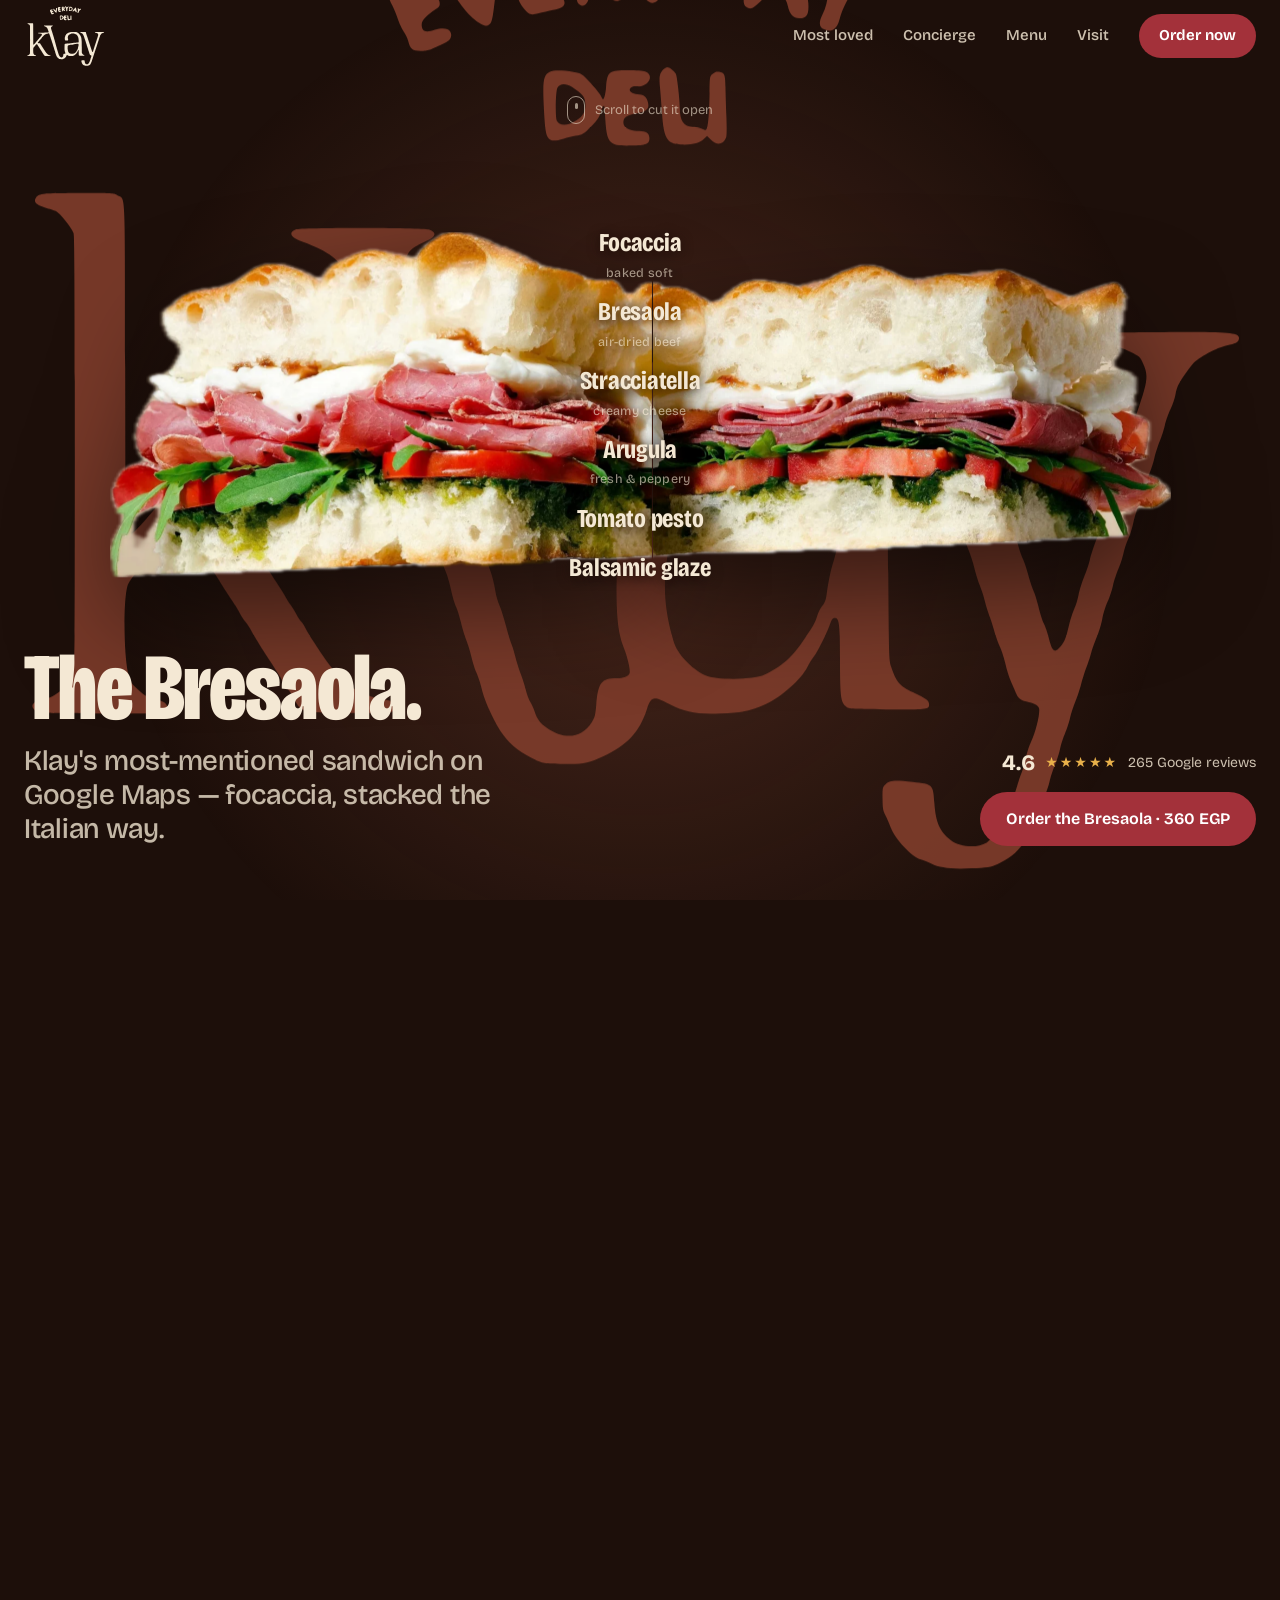
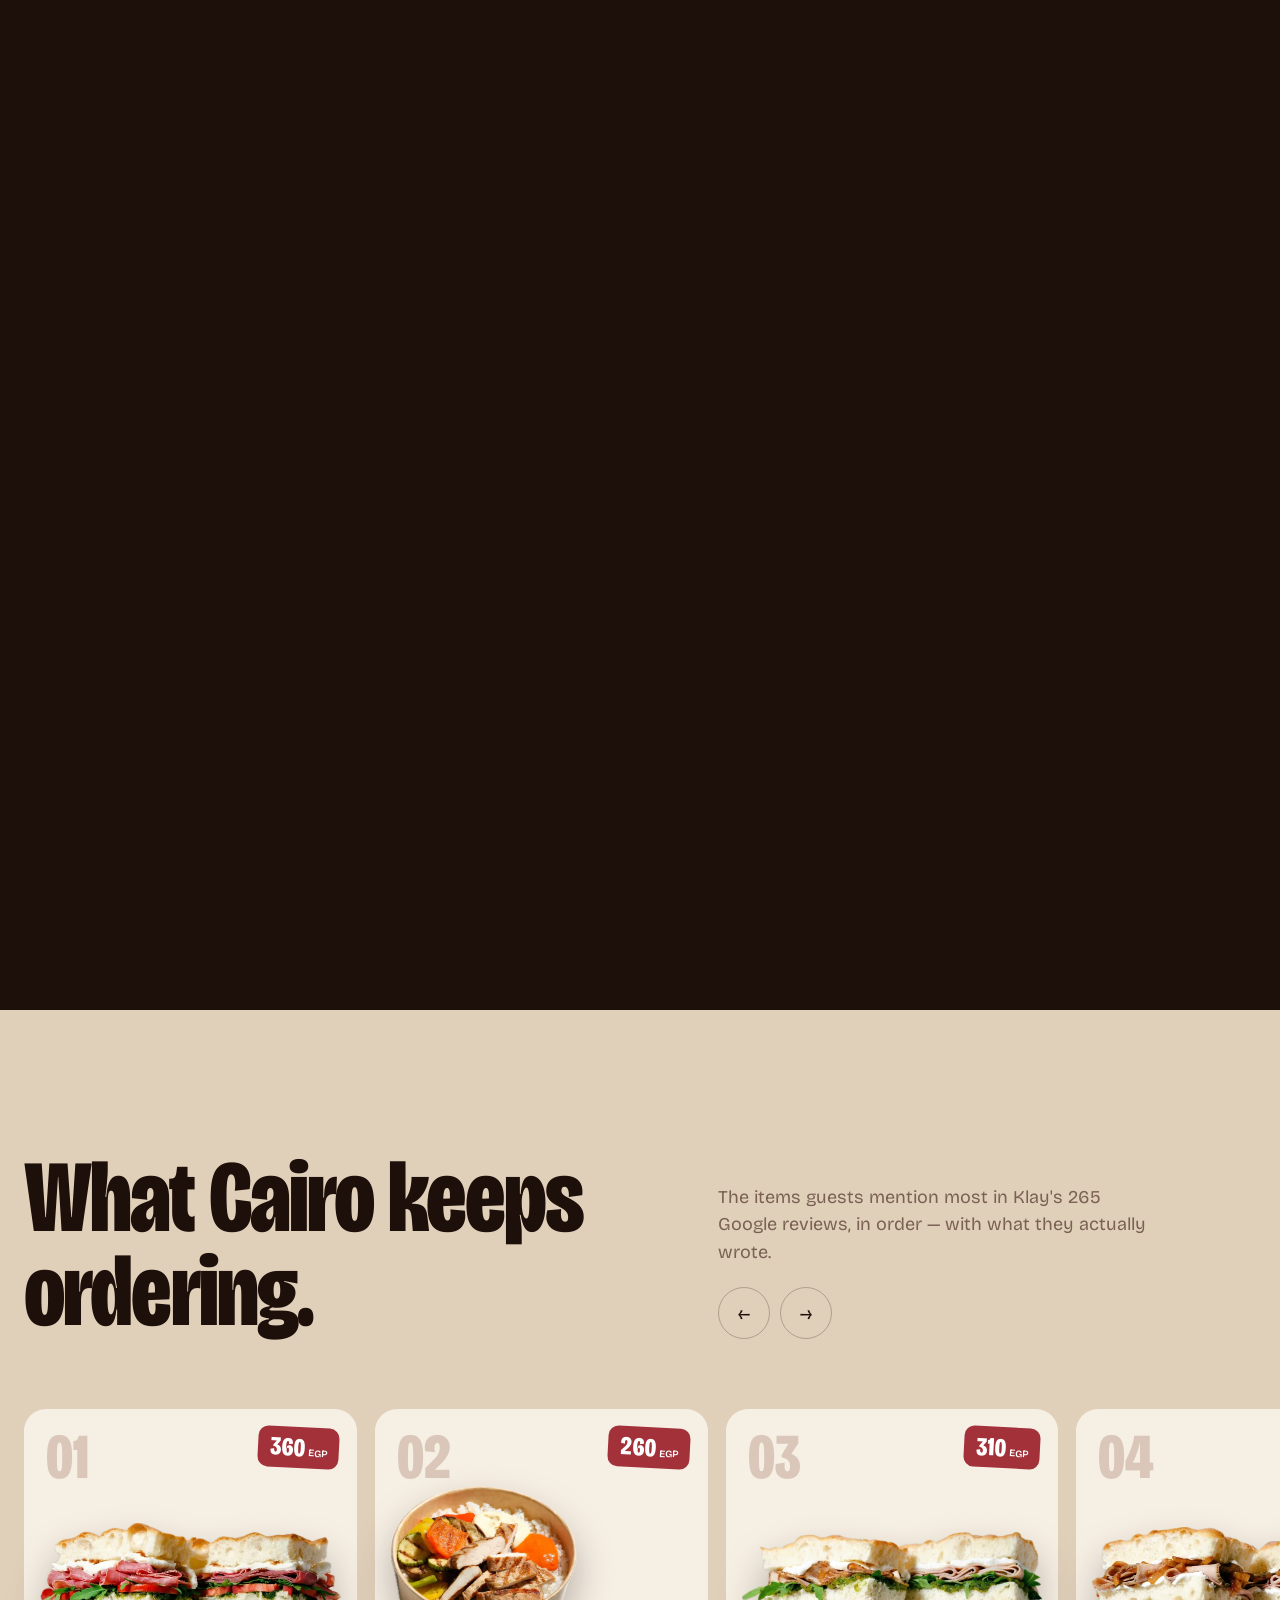
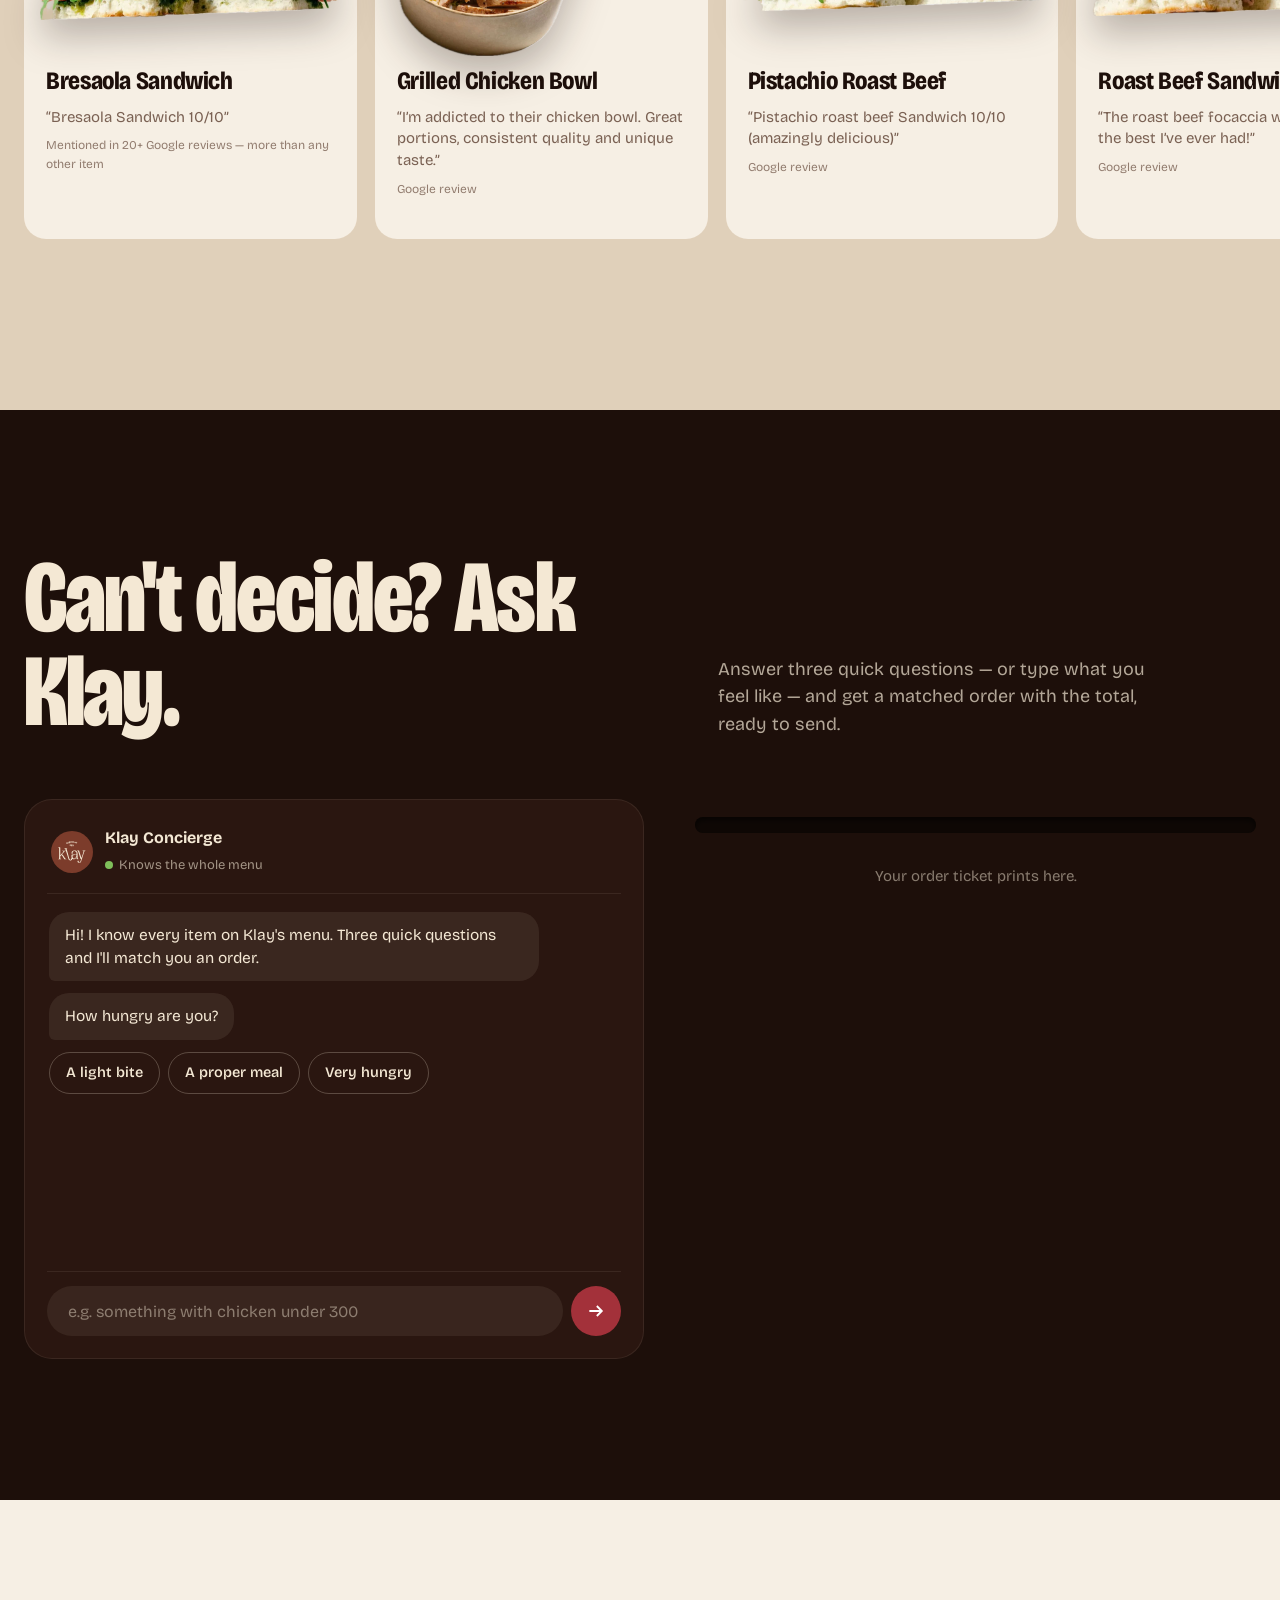
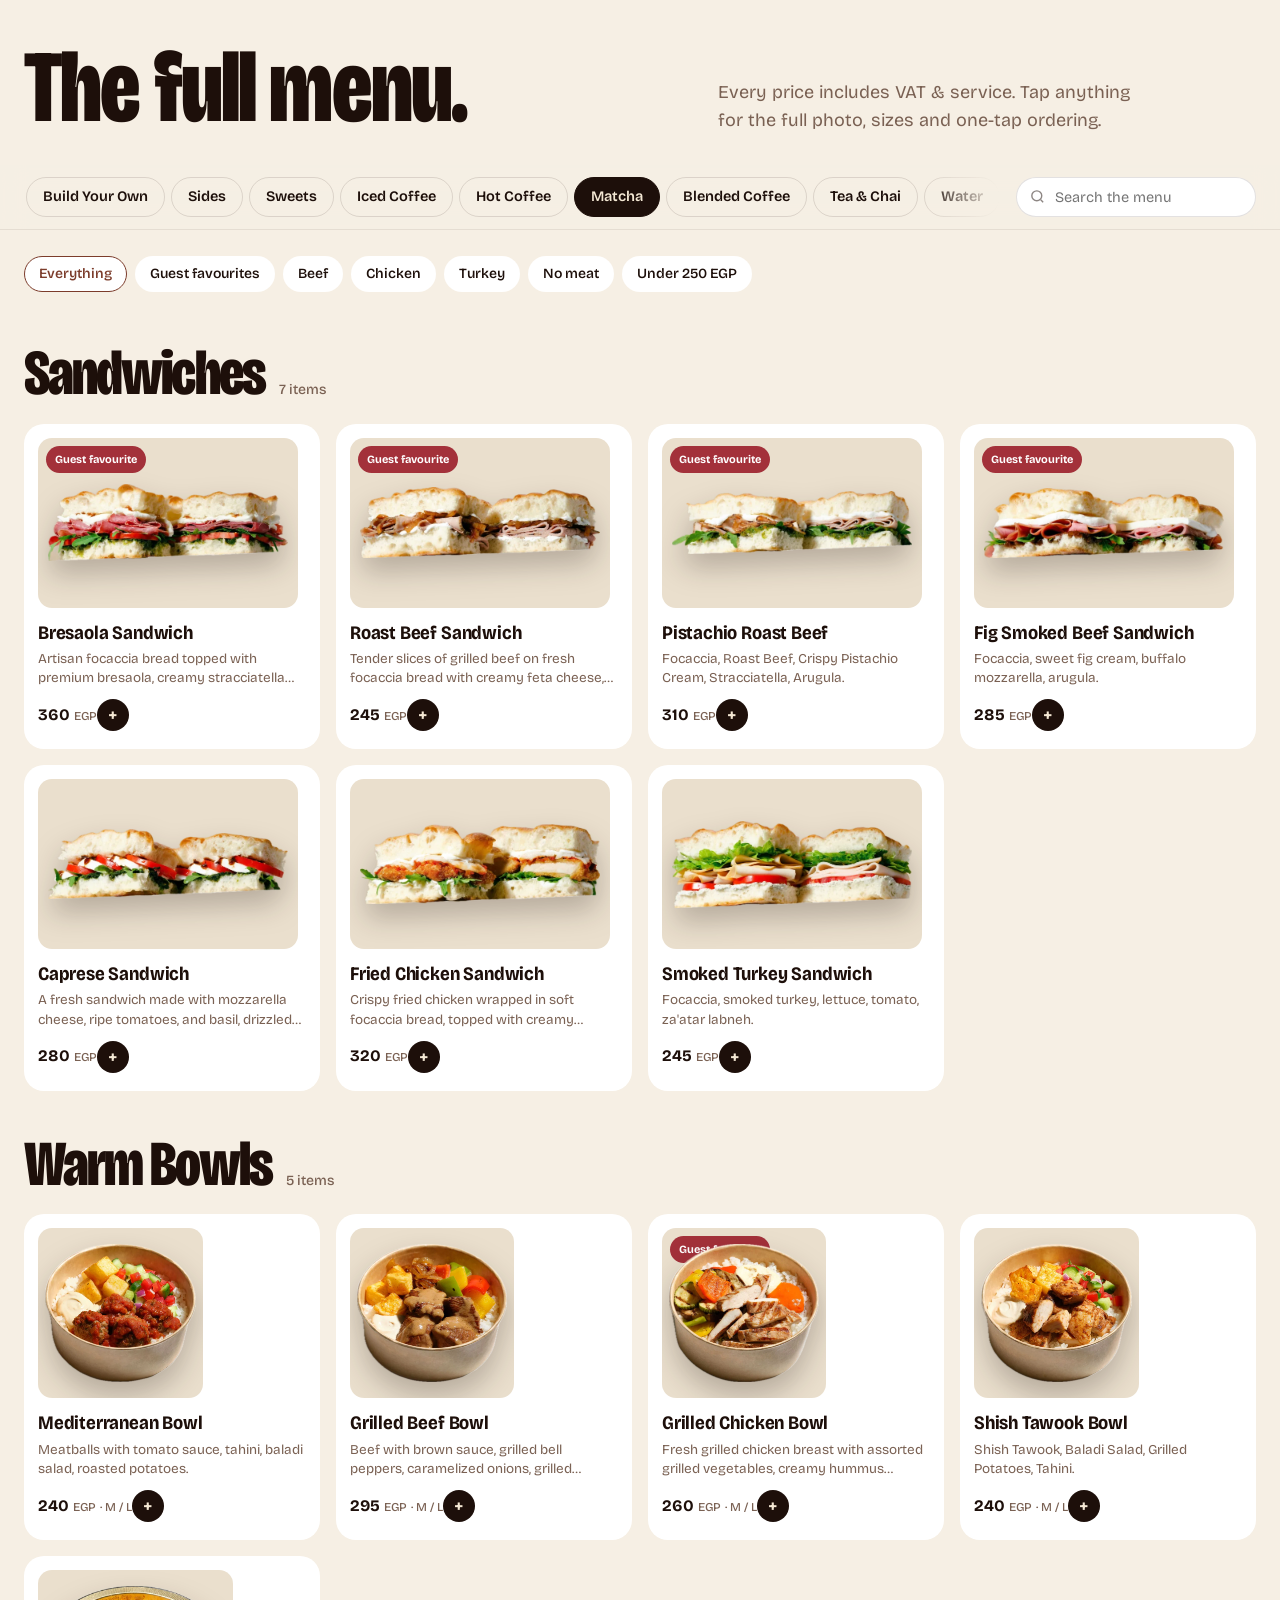
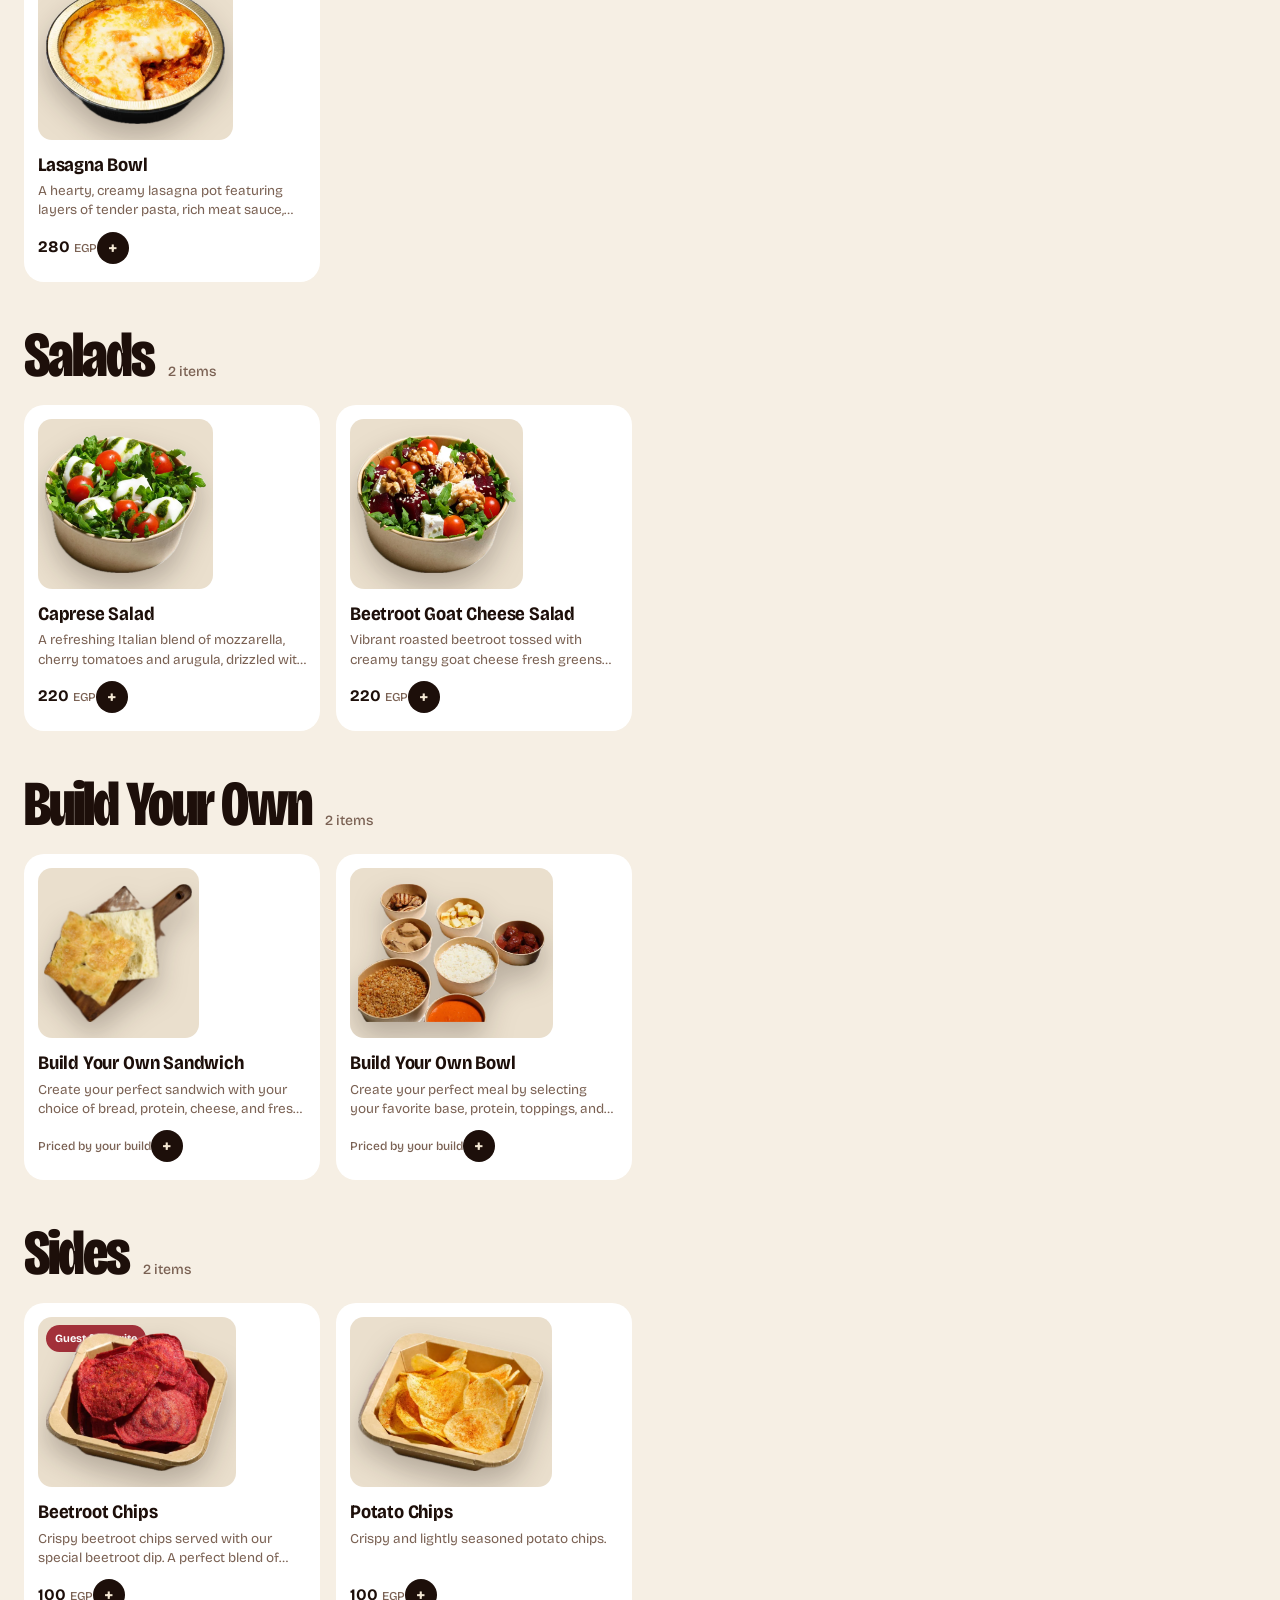
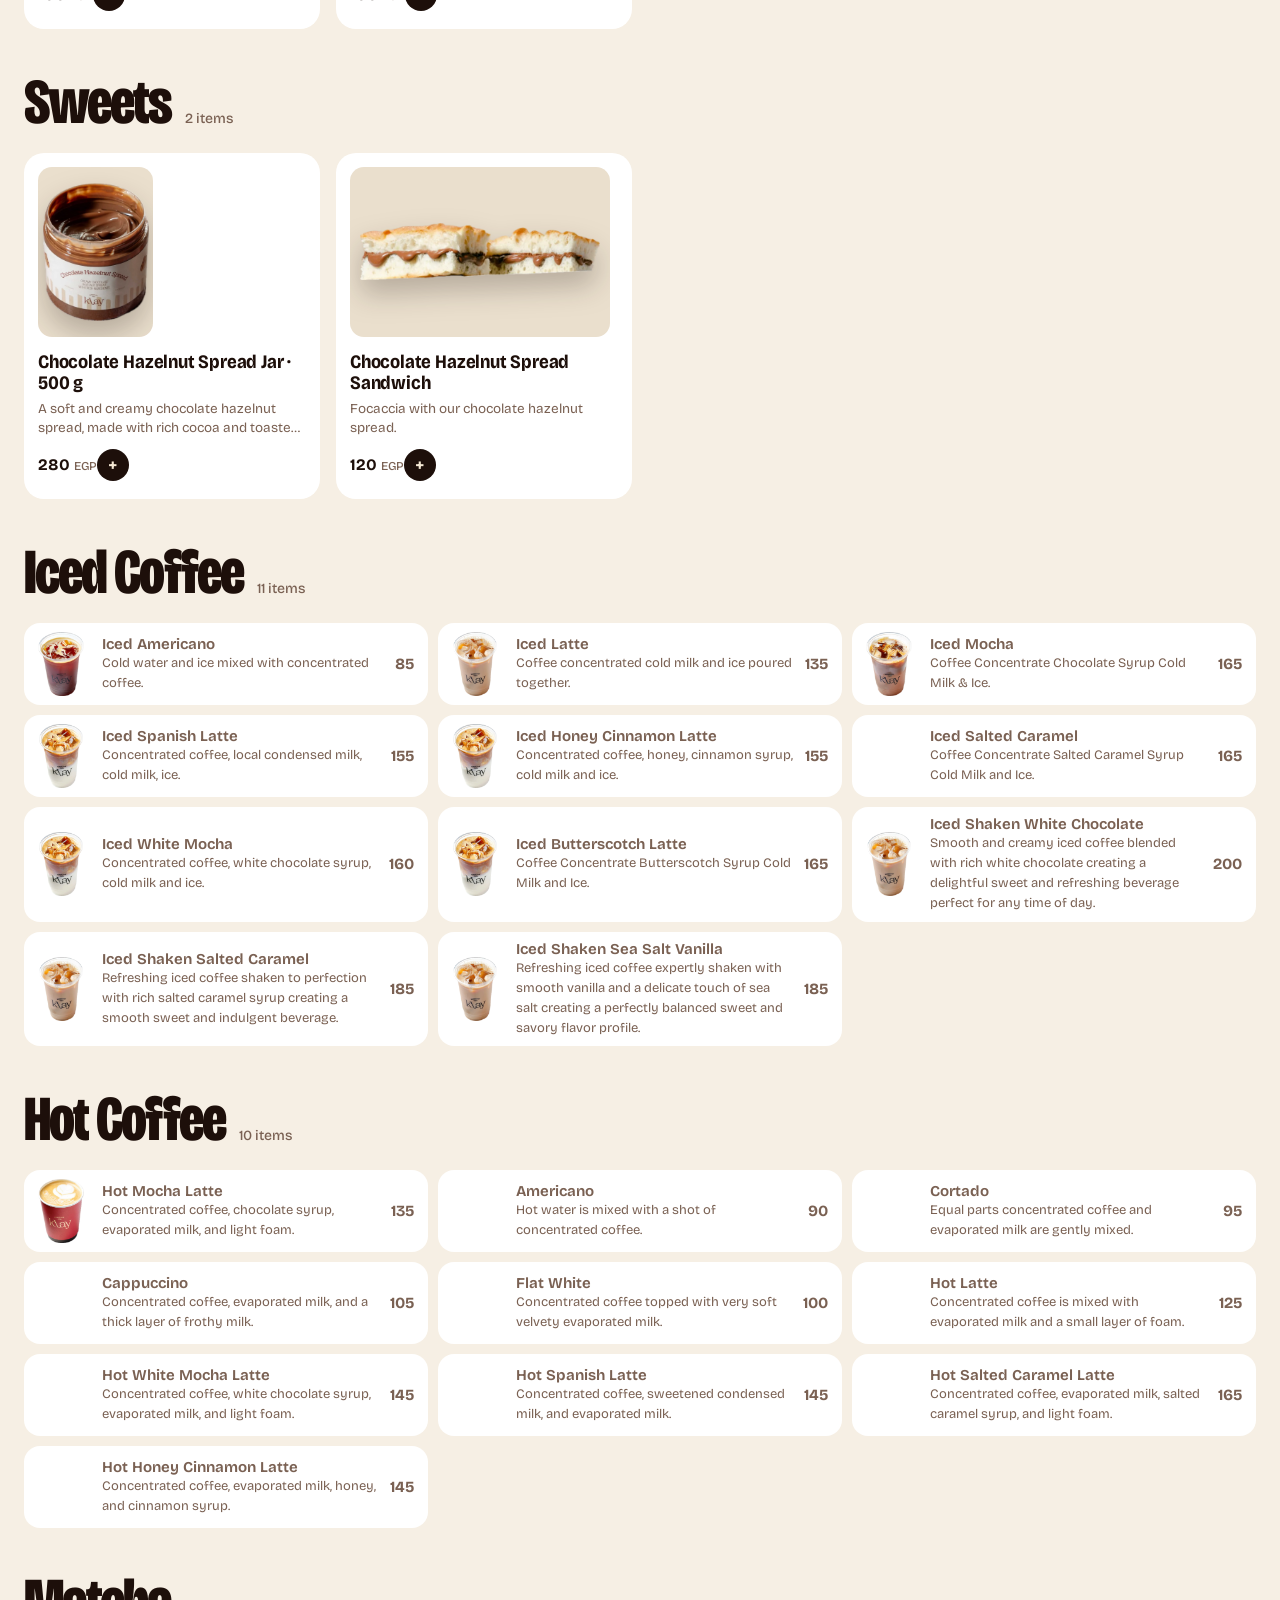
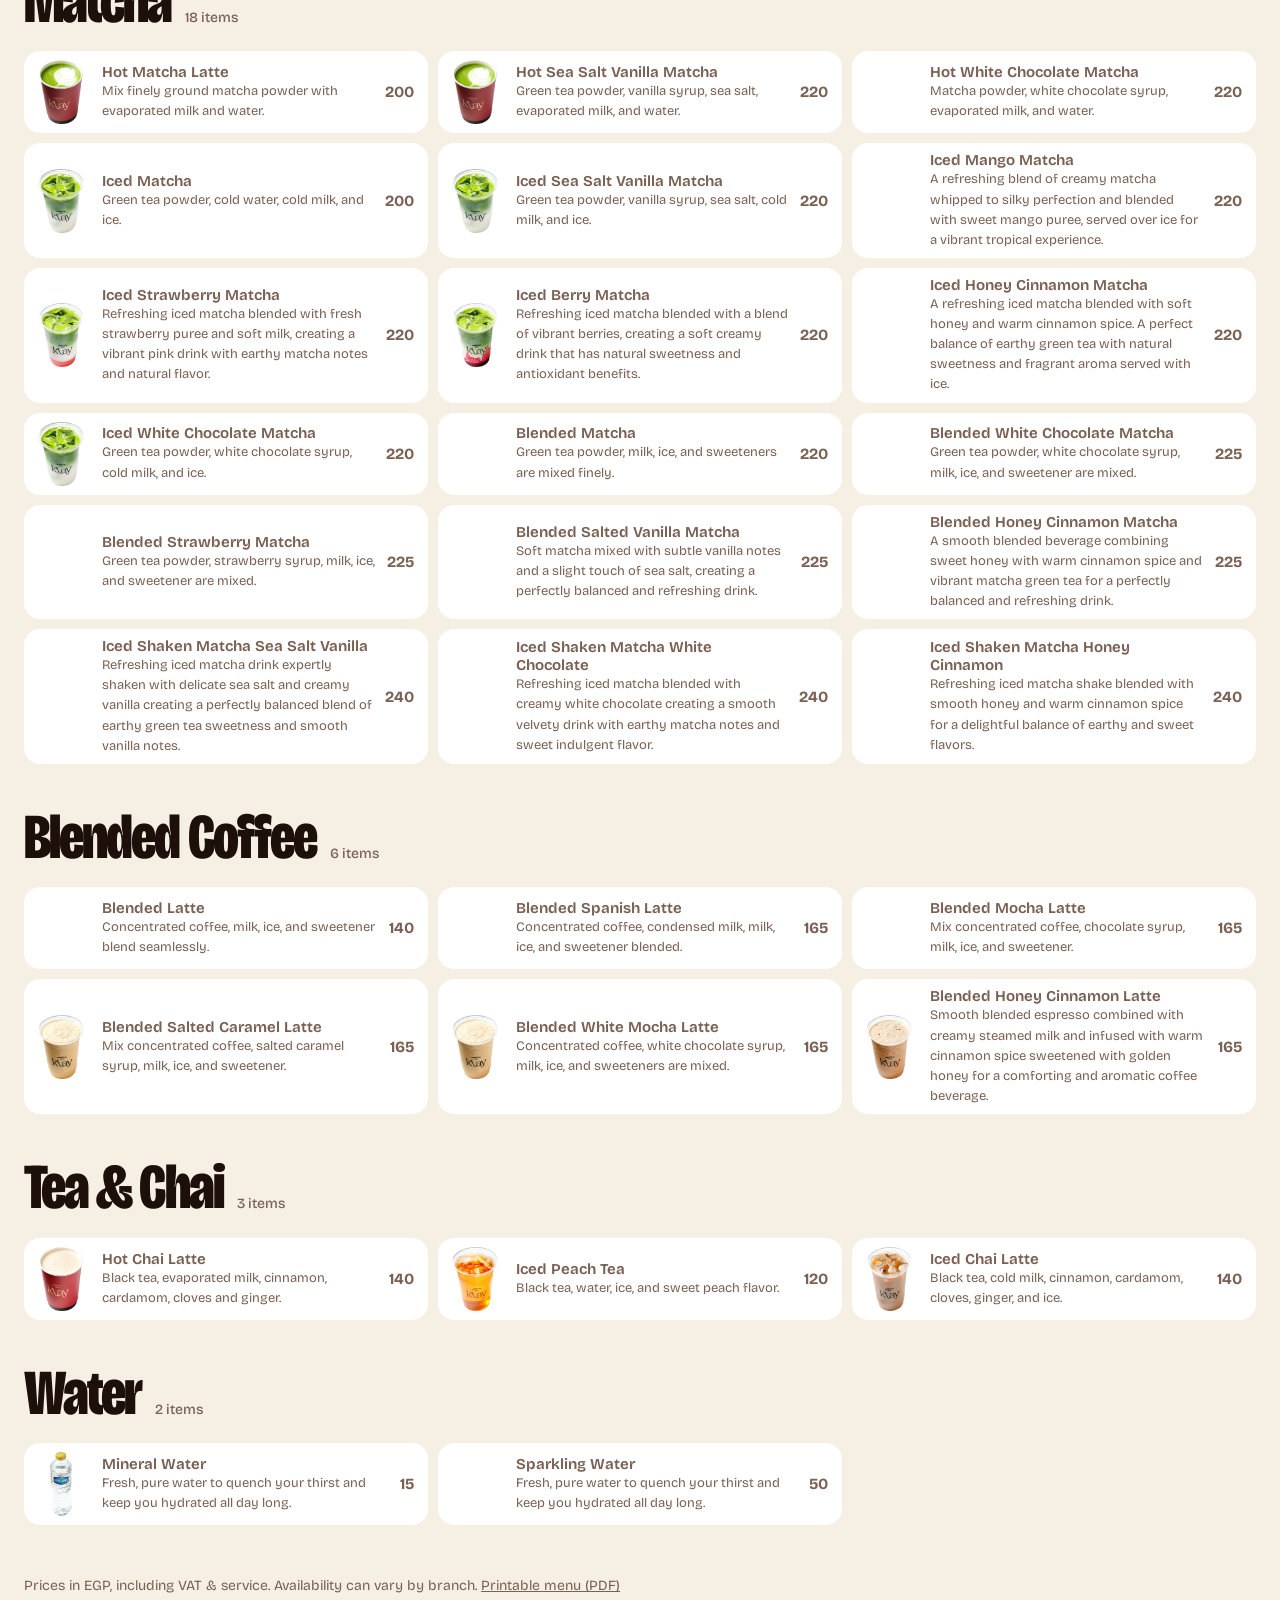
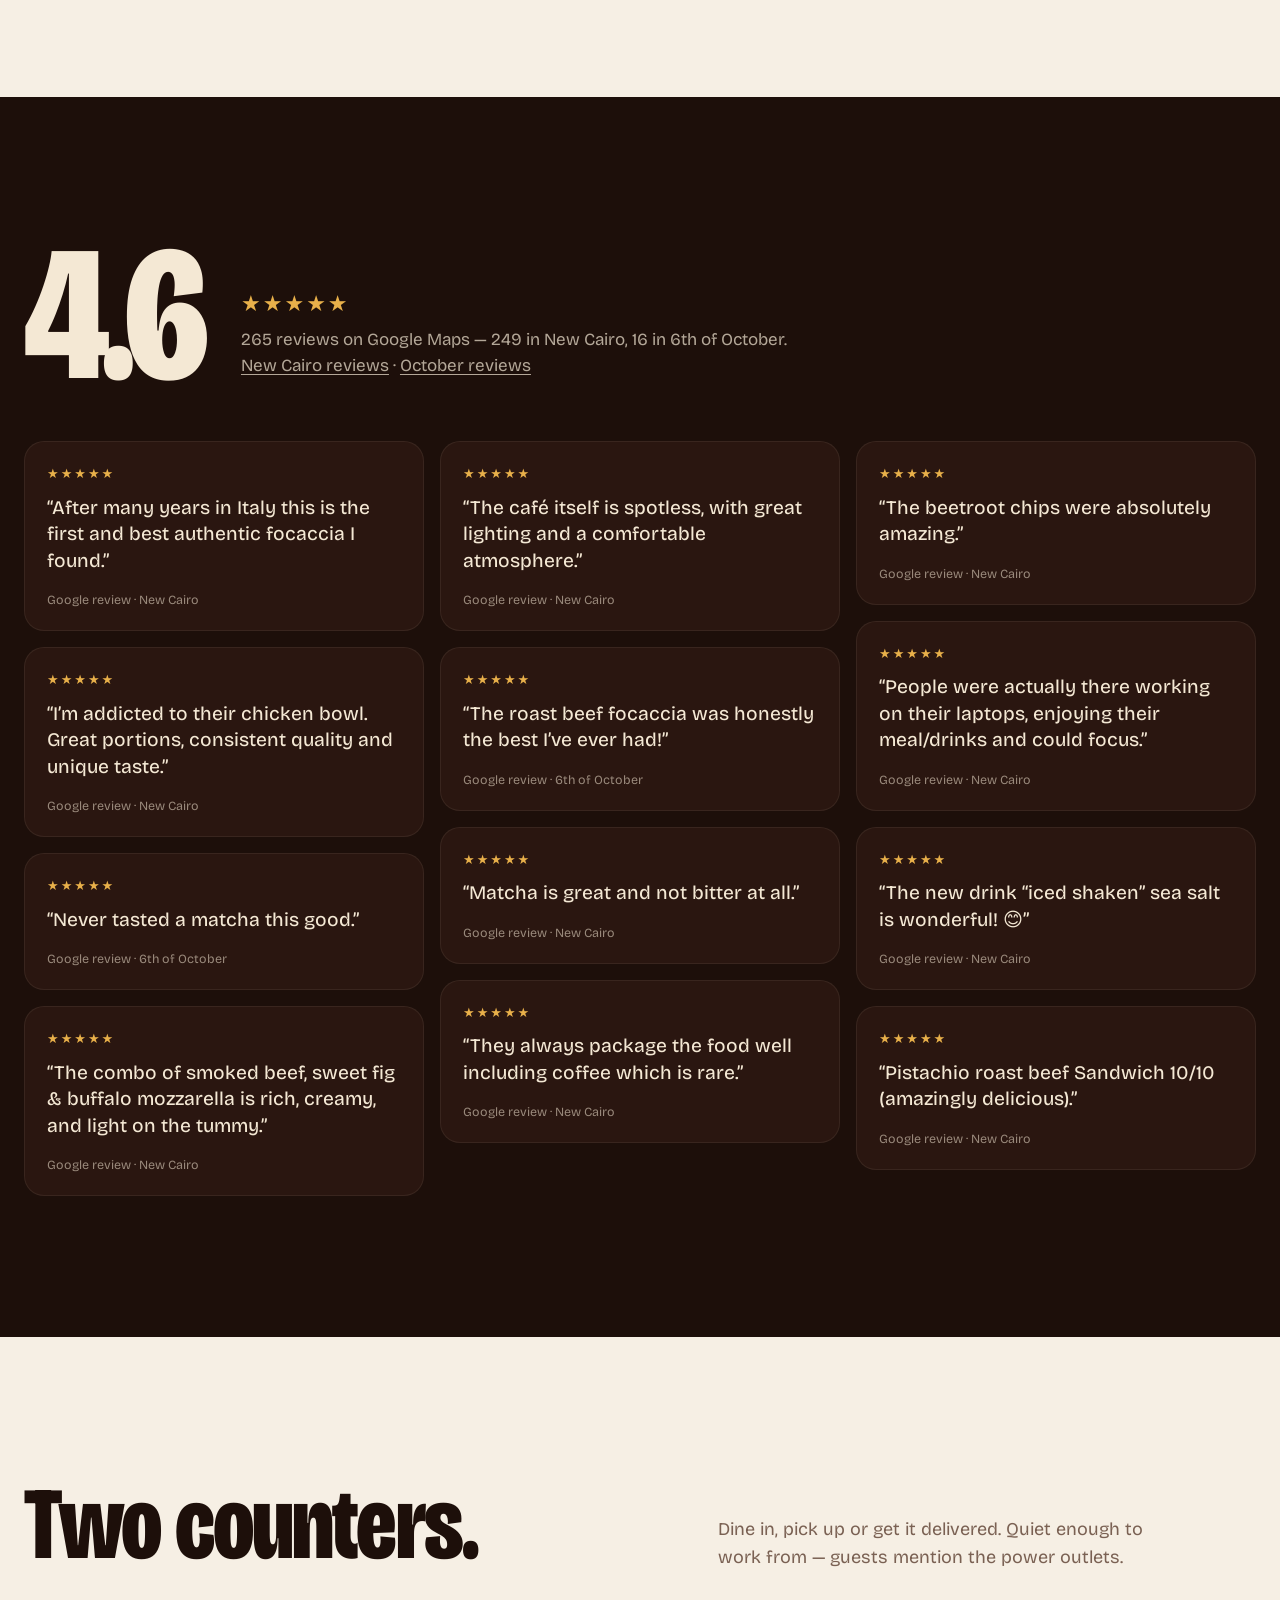
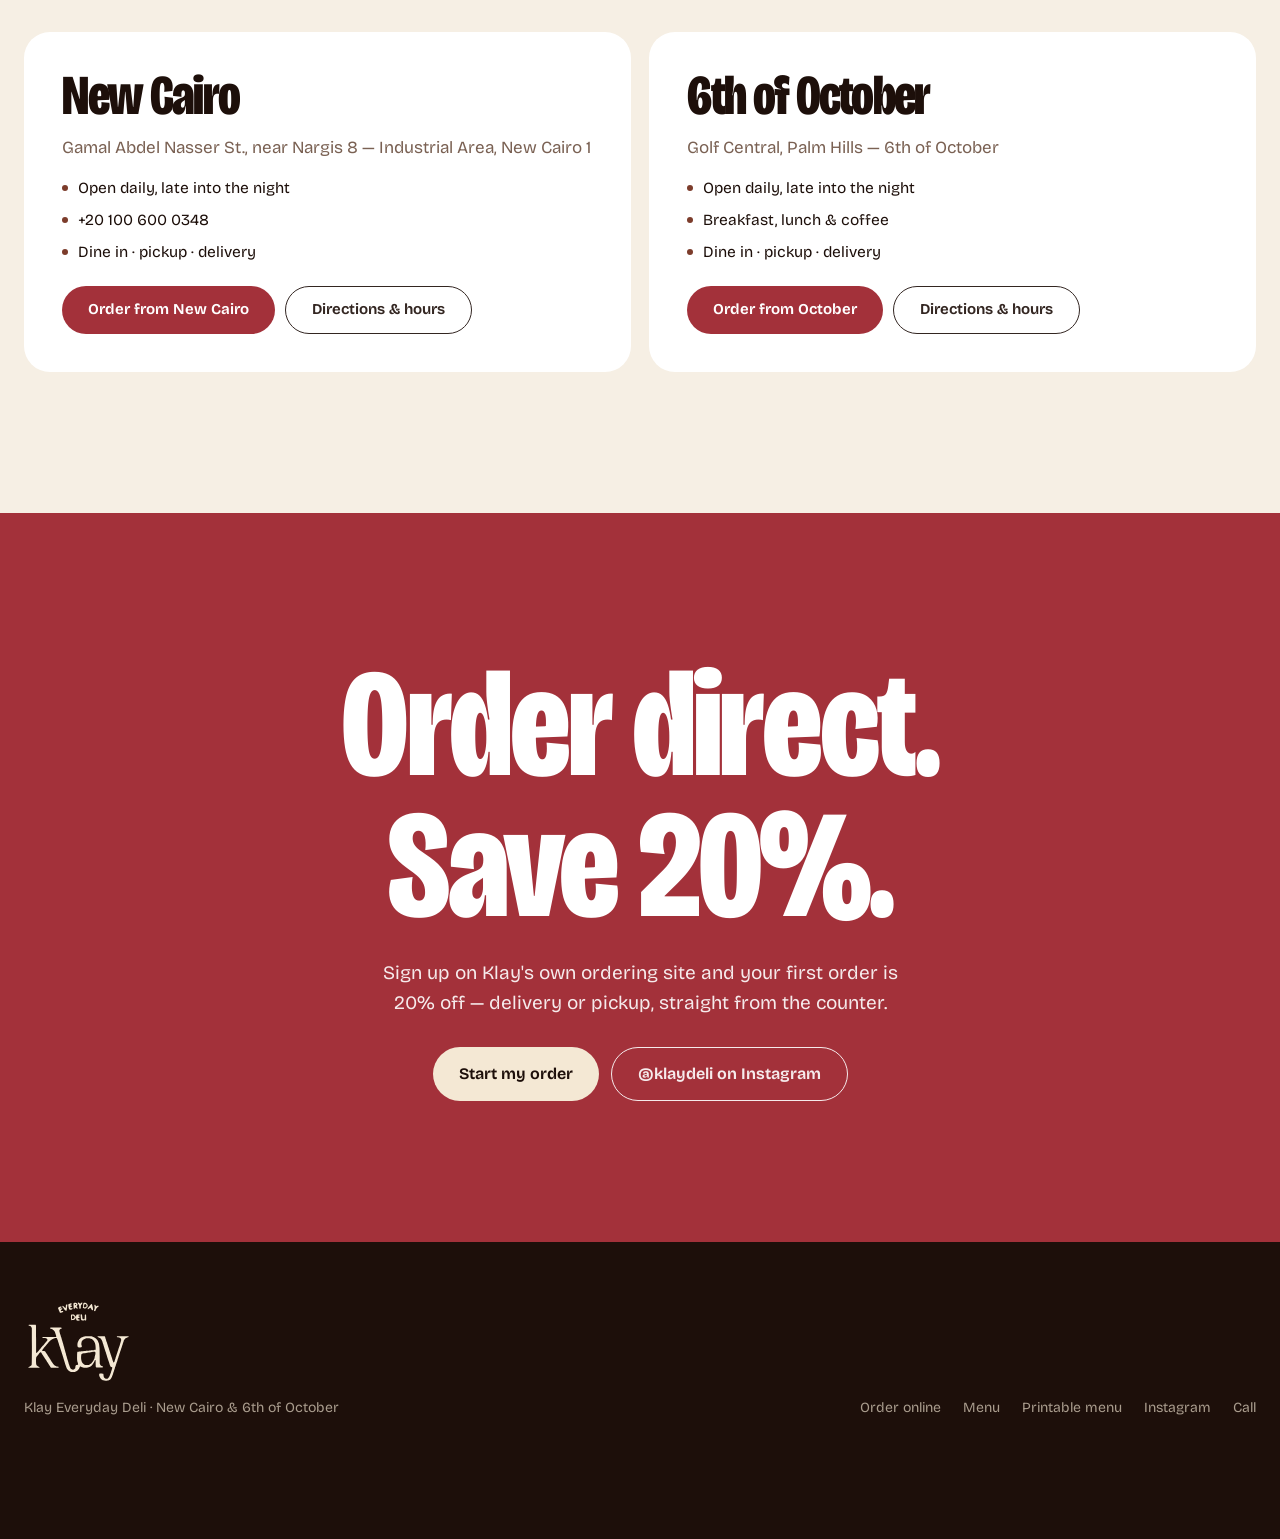
==== commit 4dcb1aa7: "v2: interactive Bresaola cut hero, concierge with printed ticket, cutout menu, Google reviews" ====
--- a/index.html
+++ b/index.html
@@ -4,165 +4,164 @@
 <meta charset="utf-8">
 <meta name="viewport" content="width=device-width,initial-scale=1,viewport-fit=cover">
 <title>Klay — Everyday Deli · Focaccia sandwiches, warm bowls & coffee in Cairo</title>
-<meta name="description" content="Klay Everyday Deli — New York-style deli with Italian soul. Focaccia sandwiches, warm bowls, iced shaken coffee and matcha in New Cairo and 6th of October. Order direct and get 20% off your first order.">
+<meta name="description" content="Klay Everyday Deli: focaccia sandwiches, warm bowls, iced shaken coffee and matcha in New Cairo and 6th of October. Rated 4.6 on Google. Order direct for 20% off your first order.">
 <meta name="robots" content="noindex">
-<meta name="theme-color" content="#e0d0ba">
+<meta name="theme-color" content="#1d0f0a">
 <meta property="og:title" content="Klay — Everyday Deli">
-<meta property="og:description" content="Focaccia sandwiches, warm bowls & shaken coffee. Order direct — 20% off your first order.">
+<meta property="og:description" content="The Bresaola, warm bowls & shaken coffee. Order direct — 20% off your first order.">
 <meta property="og:image" content="img/21765-1600.webp">
-<meta property="og:type" content="website">
 <link rel="icon" href="favicon.png">
 <link rel="preconnect" href="https://fonts.googleapis.com"><link rel="preconnect" href="https://fonts.gstatic.com" crossorigin>
-<link href="https://fonts.googleapis.com/css2?family=DM+Sans:opsz,wght@9..40,400;9..40,500;9..40,600;9..40,700&family=Fraunces:ital,opsz,wght,SOFT,WONK@0,9..144,300..700,0..100,0..1;1,9..144,300..700,0..100,0..1&display=swap" rel="stylesheet">
-<link rel="preload" as="image" imagesrcset="img/21765-960.webp 960w, img/21765-1600.webp 1600w, img/21765-2400.webp 2400w, img/21765-4000.webp 4000w" imagesizes="100vw">
+<link href="https://fonts.googleapis.com/css2?family=Bricolage+Grotesque:opsz,wdth,wght@12..96,75..100,300..800&family=Courier+Prime:wght@400;700&display=swap" rel="stylesheet">
+<link rel="preload" as="image" href="cut/bresL-1800.webp" imagesrcset="cut/bresL-1000.webp 1000w, cut/bresL-1800.webp 1800w, cut/bresL-2800.webp 2800w" imagesizes="(max-width:760px) 49vw, 604px">
 <link rel="stylesheet" href="styles.css">
-<script type="application/ld+json">{"@context":"https://schema.org","@type":"Restaurant","name":"Klay Everyday Deli","servesCuisine":["Deli","Italian","Sandwiches","Coffee"],"telephone":"+201006000348","url":"https://www.orderklaydeli.com","sameAs":["https://www.instagram.com/klaydeli/"],"priceRange":"EGP 100–420","hasMenu":"https://www.orderklaydeli.com"}</script>
+<script type="application/ld+json">{"@context":"https://schema.org","@type":"Restaurant","name":"Klay Everyday Deli","servesCuisine":["Deli","Italian","Sandwiches","Coffee"],"telephone":"+201006000348","url":"https://www.orderklaydeli.com","sameAs":["https://www.instagram.com/klaydeli/"],"priceRange":"EGP 200–400","aggregateRating":{"@type":"AggregateRating","ratingValue":"4.6","reviewCount":"265"}}</script>
 </head>
 <body>
-<div class="promo">New here? <b>20% off your first order</b> when you sign up on our own ordering site — <a href="#" data-order>Order direct</a></div>
-
 <header class="hdr" id="hdr">
   <div class="wrap">
-    <a href="#top" class="logo" aria-label="Klay Everyday Deli"><img src="logo-terra.svg" alt="Klay Everyday Deli" width="1260" height="1000"></a>
-    <nav class="nav">
-      <a class="lnk" href="#signatures">Signatures</a>
-      <a class="lnk" href="#menu">Menu</a>
-      <a class="lnk" href="#visit">Visit</a>
-      <a class="btn btn-primary" href="#" data-order>Order now</a>
+    <a href="#top" class="logo" aria-label="Klay Everyday Deli, back to top"><img class="on-dark" src="logo-cream.svg" alt="Klay Everyday Deli" width="1260" height="1000"><img class="on-light" src="logo-terra.svg" alt="" width="1260" height="1000"></a>
+    <nav class="nav" aria-label="Main">
+      <a class="l" href="#loved">Most loved</a>
+      <a class="l" href="#concierge">Concierge</a>
+      <a class="l" href="#menu">Menu</a>
+      <a class="l" href="#visit">Visit</a>
+      <a class="btn b-red" href="#" data-order>Order now</a>
     </nav>
   </div>
 </header>
 
 <main id="top">
-<section class="hero">
-  <div class="wrap hero-copy">
-    <span class="eyebrow">Home grown · fast casual dining</span>
-    <h1 class="rv" style="margin-top:18px">Everyday Deli<em>focaccia, done the Italian way.</em></h1>
-    <p class="lead rv">A New York-style deli with Italian soul — fresh focaccia sandwiches, warm bowls and shaken coffee, from New Cairo &amp; 6th of October to your door.</p>
-    <div class="ctas rv">
-      <a class="btn btn-primary" href="#" data-order>Order now — 20% off first order
-        <svg viewBox="0 0 24 24" fill="none" stroke="currentColor" stroke-width="2"><path d="M5 12h14M13 6l6 6-6 6"/></svg></a>
-      <a class="btn btn-ghost" href="#menu">Explore the menu</a>
+<section class="cut" id="cut" aria-label="The Bresaola">
+  <div class="stage">
+    <div class="mark" id="mark" aria-hidden="true"><img src="logo-terra.svg" alt="" width="1260" height="1000"></div>
+    <div class="hint" id="hint" aria-hidden="true"><i></i>Scroll to cut it open</div>
+    <div class="halves" id="halves">
+      <div class="half l" id="hl"><img src="cut/bresL-1800.webp" srcset="cut/bresL-1000.webp 1000w, cut/bresL-1800.webp 1800w, cut/bresL-2800.webp 2800w" sizes="(max-width:760px) 49vw, 604px" width="1956" height="1245" alt="Bresaola focaccia sandwich, left half" fetchpriority="high"></div>
+      <div class="half r" id="hr"><img src="cut/bresR-1800.webp" srcset="cut/bresR-1000.webp 953w, cut/bresR-1800.webp 1716w, cut/bresR-2800.webp 2669w" sizes="(max-width:760px) 47vw, 576px" width="1865" height="1245" alt="" fetchpriority="high"></div>
     </div>
-  </div>
-  <div class="hero-img">
-    <img src="img/21765-1600.webp" srcset="img/21765-960.webp 960w, img/21765-1600.webp 1600w, img/21765-2400.webp 2400w, img/21765-4000.webp 4000w" sizes="100vw" width="4000" height="2667" alt="Klay Bresaola focaccia sandwich with stracciatella, arugula and tomato pesto" fetchpriority="high">
-    <a class="badge-float" href="#" data-open="21765" aria-label="Open the Bresaola sandwich"><div><span>No.1</span><small>House favourite</small></div></a>
-  </div>
-</section>
-
-<div class="marquee" aria-hidden="true"><div class="track" id="mq"></div></div>
-
-<section class="sec" id="signatures">
-  <div class="wrap">
-    <div class="sec-head">
-      <div><span class="eyebrow">The signatures</span><h2>Stacked on <em>focaccia</em>.</h2></div>
-      <p>Soft, fresh focaccia, proper cold cuts, stracciatella and house spreads. Cut in half, packed neat, built to travel.</p>
-    </div>
-    <div class="sigs" id="sigs"></div>
-  </div>
-</section>
-
-<section class="sec split">
-  <div class="wrap">
-    <div class="ph rv"><img src="img/21763-1600.webp" srcset="img/21763-960.webp 960w, img/21763-1600.webp 1600w, img/21763-2400.webp 2400w, img/21763-4000.webp 4000w" sizes="(min-width:980px) 55vw, 100vw" width="4000" height="2666" loading="lazy" alt="Build your own: focaccia with cold cuts, cheeses and spreads"></div>
-    <div class="rv">
-      <span class="eyebrow">Build your own</span>
-      <h2 style="margin-top:16px">Your deli, <em>your rules.</em></h2>
-      <p>Skip the menu entirely. Pick a focaccia sandwich or a warm bowl and build it exactly the way you like it.</p>
-      <ol class="steps">
-        <li><b>01</b><span>Choose your base — focaccia or a warm bowl</span></li>
-        <li><b>02</b><span>Add your protein and cheese</span></li>
-        <li><b>03</b><span>Finish with fresh toppings and sauces</span></li>
-      </ol>
-      <a class="btn btn-cream" href="#" data-open="21763">Build my sandwich</a>
-      <a class="btn btn-line-cream" href="#" data-open="21764" style="margin-left:8px">Build my bowl</a>
+    <ol class="inside" id="inside" aria-label="What's inside">
+      <li>Focaccia<small>baked soft</small></li>
+      <li>Bresaola<small>air-dried beef</small></li>
+      <li>Stracciatella<small>creamy cheese</small></li>
+      <li>Arugula<small>fresh &amp; peppery</small></li>
+      <li>Tomato pesto</li>
+      <li>Balsamic glaze</li>
+    </ol>
+    <div class="price-pop" id="pop"><span>The Bresaola</span><b>360</b><span>EGP</span></div>
+    <div class="hero-copy">
+      <div class="wrap">
+        <h1 class="disp">The Bresaola.<span>Klay's most-mentioned sandwich on Google Maps — focaccia, stacked the Italian way.</span></h1>
+        <div class="hero-act">
+          <a class="rating" href="#reviews"><b>4.6</b><span class="stars" aria-hidden="true">★★★★★</span><span>265 Google reviews</span></a>
+          <a class="btn b-red" href="#" data-order-id="21765">Order the Bresaola · 360 EGP</a>
+        </div>
+      </div>
     </div>
   </div>
 </section>
 
-<section class="sec newband">
+<section class="sec counter" id="loved">
+  <div class="wrap head">
+    <h2 class="disp">What Cairo keeps ordering.</h2>
+    <div><p>The items guests mention most in Klay's 265 Google reviews, in order — with what they actually wrote.</p>
+      <div class="rail-nav" style="margin-top:20px"><button aria-label="Previous" data-rail="-1">←</button><button aria-label="Next" data-rail="1">→</button></div></div>
+  </div>
+  <div class="rail" id="rail"></div>
+</section>
+
+<section class="sec dark conc" id="concierge">
   <div class="wrap">
-    <div class="sec-head">
-      <div><span class="eyebrow">New at Klay</span><h2>The <em>shaken</em> bar.</h2></div>
-      <p>Iced coffee and matcha, shaken to order. Sea salt vanilla, salted caramel, white chocolate, honey cinnamon.</p>
+    <div class="head">
+      <h2 class="disp">Can't decide? Ask Klay.</h2>
+      <p>Answer three quick questions — or type what you feel like — and get a matched order with the total, ready to send.</p>
     </div>
-    <div class="shaken" id="shaken"></div>
+    <div class="grid2">
+      <div class="chat" aria-label="Klay concierge">
+        <div class="chat-top"><div class="av"><img src="logo-cream.svg" alt=""></div><div><b>Klay Concierge</b><span><i class="dot"></i>Knows the whole menu</span></div></div>
+        <div class="msgs" id="msgs" aria-live="polite"></div>
+        <form class="ask" id="ask" autocomplete="off">
+          <label class="sr" for="askIn">Tell Klay what you feel like</label>
+          <input id="askIn" placeholder="e.g. something with chicken under 300" maxlength="120">
+          <button aria-label="Send"><svg viewBox="0 0 24 24" fill="none" stroke="currentColor" stroke-width="2.2"><path d="M4 12h15M13 6l6 6-6 6"/></svg></button>
+        </form>
+      </div>
+      <div class="printer">
+        <div class="slot"></div>
+        <div class="ticket-wrap"><p class="empty-tk" id="tkEmpty">Your order ticket prints here.</p><div class="ticket" id="ticket" aria-live="polite"></div></div>
+      </div>
+    </div>
   </div>
 </section>
 
 <section class="menu" id="menu">
-  <div class="wrap sec-head" style="padding-top:clamp(80px,11vw,150px)">
-    <div><span class="eyebrow">The full menu</span><h2>Everything, <em>every day.</em></h2></div>
-    <p>Tap anything to see it up close and order it in two taps. All prices in EGP, including VAT &amp; service.</p>
+  <div class="sec wrap" style="padding-bottom:30px">
+    <div class="head" style="margin-bottom:0">
+      <h2 class="disp">The full menu.</h2>
+      <p>Every price includes VAT &amp; service. Tap anything for the full photo, sizes and one-tap ordering.</p>
+    </div>
   </div>
-  <div class="tabs"><div class="wrap" id="tabs"></div></div>
-  <div class="wrap" id="cats"></div>
-  <p class="note wrap" style="padding-bottom:80px">Prices include VAT &amp; service. Availability may vary by branch.</p>
+  <div class="bar"><div class="wrap"><div class="cats" id="cats"></div>
+    <label class="find"><svg viewBox="0 0 24 24" fill="none" stroke="currentColor" stroke-width="2"><circle cx="11" cy="11" r="7"/><path d="M20 20l-3.5-3.5"/></svg><span class="sr">Search the menu</span><input id="q" placeholder="Search the menu" type="search"></label></div></div>
+  <div class="wrap">
+    <div class="filters" id="filters"></div>
+    <div id="mcats"></div>
+    <p class="none" id="none">Nothing matches that. Clear a filter or try another word.</p>
+    <p style="color:var(--muted);font-size:14px;padding:50px 0 100px">Prices in EGP, including VAT &amp; service. Availability can vary by branch. <a href="menu.pdf" target="_blank" style="text-decoration:underline">Printable menu (PDF)</a></p>
+  </div>
 </section>
 
-<section class="sec press">
+<section class="sec dark rev" id="reviews">
   <div class="wrap">
-    <div class="sec-head"><div><span class="eyebrow">As featured in</span><h2>The word <em>around Cairo.</em></h2></div></div>
-    <div class="quotes">
-      <a class="q rv" href="https://enterpriseam.com/egypt/2026/05/05/klay-deli-has-your-morning-afternoon-and-evening-fix-covered/" target="_blank" rel="noopener">
-        <blockquote>“Exceptional ones are few and far between — you’ll find them at Klay Deli.”</blockquote>
-        <cite>Enterprise <span>Eat This Tonight ↗</span></cite></a>
-      <a class="q rv" href="https://sceneeats.com/Spots/Italy-Meets-New-York-at-Klay-Deli-s-Fast-Casual-Diner" target="_blank" rel="noopener">
-        <blockquote>“Serving the freshest focaccia bread in town.”</blockquote>
-        <cite>Scene Eats <span>Italy meets New York ↗</span></cite></a>
-      <a class="q rv" href="https://cairoscene.com/Eats/Where-to-Find-the-Best-Focaccia-Sandwiches-in-Egypt" target="_blank" rel="noopener">
-        <blockquote>Named among the best focaccia sandwiches in Egypt.</blockquote>
-        <cite>CairoScene <span>The focaccia guide ↗</span></cite></a>
+    <div class="score">
+      <div class="big">4.6</div>
+      <div class="meta"><div class="stars" aria-label="4.6 out of 5">★★★★★</div>
+        <p>265 reviews on Google Maps — 249 in New Cairo, 16 in 6th of October.<br>
+        <a href="https://maps.app.goo.gl/FxuGqQdUEmntTysr9" target="_blank" rel="noopener">New Cairo reviews</a> · <a href="https://maps.app.goo.gl/XLF786LsrRgXWiDf9" target="_blank" rel="noopener">October reviews</a></p></div>
     </div>
+    <div class="wall" id="wall"></div>
   </div>
 </section>
 
 <section class="sec visit" id="visit">
   <div class="wrap">
-    <div class="sec-head"><div><span class="eyebrow">Visit us</span><h2>Two kitchens, <em>one deli.</em></h2></div>
-      <p>Dine in, pick up, or get it delivered — order direct, or find us on Talabat and Rabbit.</p></div>
-    <div class="cards">
-      <div class="loc rv">
-        <span class="k">New Cairo</span><h3>El Narges</h3>
-        <ul><li>Open daily · 9 AM – 1 AM</li><li><a href="tel:+201006000348">+20 100 600 0348</a></li></ul>
-        <div class="acts"><a class="btn btn-primary" href="#" data-order>Order from New Cairo</a>
-          <a class="btn btn-ghost" target="_blank" rel="noopener" href="https://www.google.com/maps/search/?api=1&query=Klay+Deli+New+Cairo">Directions ↗</a></div>
-      </div>
-      <div class="loc rv">
-        <span class="k">6th of October</span><h3>Golf Central Mall</h3>
-        <ul><li>Dine in · pick up · delivery</li><li><a href="https://www.instagram.com/klaydeli/" target="_blank" rel="noopener">@klaydeli</a></li></ul>
-        <div class="acts"><a class="btn btn-primary" href="#" data-order>Order from October</a>
-          <a class="btn btn-ghost" target="_blank" rel="noopener" href="https://www.google.com/maps/search/?api=1&query=Klay+Deli+Golf+Central+Mall+6th+of+October">Directions ↗</a></div>
-      </div>
+    <div class="head"><h2 class="disp">Two counters.</h2><p>Dine in, pick up or get it delivered. Quiet enough to work from — guests mention the power outlets.</p></div>
+    <div class="two">
+      <article class="br">
+        <h3>New Cairo</h3><p class="where">Gamal Abdel Nasser St., near Nargis 8 — Industrial Area, New Cairo 1</p>
+        <ul><li>Open daily, late into the night</li><li><a href="tel:+201006000348">+20 100 600 0348</a></li><li>Dine in · pickup · delivery</li></ul>
+        <div class="acts"><a class="btn b-red" href="#" data-order>Order from New Cairo</a><a class="btn b-line" href="https://maps.app.goo.gl/FxuGqQdUEmntTysr9" target="_blank" rel="noopener">Directions &amp; hours</a></div>
+      </article>
+      <article class="br">
+        <h3>6th of October</h3><p class="where">Golf Central, Palm Hills — 6th of October</p>
+        <ul><li>Open daily, late into the night</li><li>Breakfast, lunch &amp; coffee</li><li>Dine in · pickup · delivery</li></ul>
+        <div class="acts"><a class="btn b-red" href="#" data-order>Order from October</a><a class="btn b-line" href="https://maps.app.goo.gl/XLF786LsrRgXWiDf9" target="_blank" rel="noopener">Directions &amp; hours</a></div>
+      </article>
     </div>
   </div>
 </section>
 
 <section class="sec final">
   <div class="wrap">
-    <span class="eyebrow" style="color:var(--sand)">Good food, just a click away</span>
-    <h2 style="margin-top:18px">Order direct. <em>Save 20%.</em></h2>
-    <p>Sign up on Klay’s own ordering site and your first order is 20% off. Delivery or pickup, straight from our kitchen.</p>
-    <div class="ctas"><a class="btn btn-cream" href="#" data-order>Start my order</a>
-      <a class="btn btn-line-cream" href="https://www.instagram.com/klaydeli/" target="_blank" rel="noopener">Follow @klaydeli</a></div>
-    <div class="chips"><span>Delivery</span><span>Pickup</span><span>Dine in</span><span>Talabat &amp; Rabbit</span></div>
+    <h2 class="disp">Order direct.<br>Save 20%.</h2>
+    <p>Sign up on Klay's own ordering site and your first order is 20% off — delivery or pickup, straight from the counter.</p>
+    <div class="acts"><a class="btn b-cream" href="#" data-order>Start my order</a><a class="btn b-line" href="https://www.instagram.com/klaydeli/" target="_blank" rel="noopener">@klaydeli on Instagram</a></div>
   </div>
 </section>
 </main>
 
 <footer>
   <div class="wrap">
-    <div><span class="logo"><img src="logo-cream.svg" alt="Klay" width="1260" height="1000"></span><p style="margin-top:14px">Klay Everyday Deli · New Cairo &amp; 6th of October</p></div>
-    <nav><a href="#" data-order>Order online</a><a href="#menu">Menu</a><a href="menu.pdf" target="_blank">Printable menu (PDF)</a><a href="https://www.instagram.com/klaydeli/" target="_blank" rel="noopener">Instagram</a><a href="tel:+201006000348">Call</a></nav>
+    <div><img src="logo-cream.svg" alt="Klay" width="1260" height="1000"><p>Klay Everyday Deli · New Cairo &amp; 6th of October</p></div>
+    <nav aria-label="Footer"><a href="#" data-order>Order online</a><a href="#menu">Menu</a><a href="menu.pdf" target="_blank">Printable menu</a><a href="https://www.instagram.com/klaydeli/" target="_blank" rel="noopener">Instagram</a><a href="tel:+201006000348">Call</a></nav>
   </div>
 </footer>
 
 <div class="mbar" id="mbar"><a href="#" data-order><span>Order now<small>20% off your first order</small></span><i>Order</i></a></div>
-
-<dialog class="qv" id="qv" aria-label="Item details"><div class="qv-in" id="qvIn"></div></dialog>
+<dialog class="sheet" id="sheet" aria-label="Item details"><div class="sh-in" id="shIn"></div></dialog>
 
 <script src="data.js"></script>
+<script src="klay-brain.js"></script>
 <script src="app.js"></script>
 </body>
 </html>
--- a/styles.css
+++ b/styles.css
@@ -1,290 +1,315 @@
 :root{
-  --terra:#7c3c2b;--terra-d:#5b2a1d;--terra-l:#9a4f3a;
-  --cream:#f4e8d4;--sand:#e0d0ba;--sand-d:#d4c0a5;--paper:#f8f2e8;
-  --ink:#2b1913;--muted:#7a6255;--line:rgba(43,25,19,.12);
-  --cup:#a3313a;--matcha:#5f8a2e;
-  --serif:"Fraunces",Georgia,"Times New Roman",serif;
-  --sans:"DM Sans",system-ui,-apple-system,"Segoe UI",sans-serif;
-  --r:22px;--ease:cubic-bezier(.2,.7,.2,1);
-  --wrap:min(1240px,calc(100vw - 40px));
+  --esp:#1d0f0a;--esp-2:#2a1610;--terra:#7c3c2b;--terra-l:#a85a43;--cup:#a3313a;
+  --sand:#e0d0ba;--sand-2:#eadfcd;--paper:#f6efe4;--ink:#1d0f0a;--muted:#7a6153;
+  --cream:#f4e8d4;--pesto:#5d7a2c;
+  --disp:"Bricolage Grotesque",system-ui,sans-serif;
+  --body:"Bricolage Grotesque",system-ui,-apple-system,"Segoe UI",sans-serif;
+  --mono:"Courier Prime","Courier New",monospace;
+  --ease:cubic-bezier(.22,.8,.2,1);
+  --wrap:min(1280px,calc(100vw - 48px));
 }
 *{box-sizing:border-box;margin:0;padding:0}
-html{scroll-behavior:smooth;-webkit-text-size-adjust:100%}
-body{font-family:var(--sans);color:var(--ink);background:var(--paper);font-size:17px;line-height:1.55;-webkit-font-smoothing:antialiased;overflow-x:hidden}
+html{-webkit-text-size-adjust:100%;scroll-padding-top:80px}
+body{font-family:var(--body);font-variation-settings:"opsz" 14,"wdth" 100;color:var(--ink);background:var(--paper);font-size:17px;line-height:1.55;-webkit-font-smoothing:antialiased;overflow-x:clip}
 img{display:block;max-width:100%;height:auto}
 a{color:inherit;text-decoration:none}
-button{font:inherit;color:inherit;background:none;border:0;cursor:pointer}
+button,input{font:inherit;color:inherit}
+button{background:none;border:0;cursor:pointer}
+:focus-visible{outline:2.5px solid var(--terra-l);outline-offset:3px;border-radius:6px}
 .wrap{width:var(--wrap);margin-inline:auto}
-.eyebrow{font-family:var(--sans);font-size:12px;font-weight:600;letter-spacing:.22em;text-transform:uppercase;color:var(--terra)}
-.serif{font-family:var(--serif);font-variation-settings:"SOFT" 100,"WONK" 0;letter-spacing:-.02em}
-h1,h2,h3{font-family:var(--serif);font-weight:500;line-height:.98;letter-spacing:-.025em;font-variation-settings:"SOFT" 100}
-h2{font-size:clamp(40px,6.2vw,88px)}
-h2 em,h1 em{font-style:italic;font-weight:400;color:var(--terra)}
+.disp{font-family:var(--disp);font-weight:800;font-variation-settings:"opsz" 96,"wdth" 75;letter-spacing:-.018em;line-height:.92}
+.sr{position:absolute;width:1px;height:1px;overflow:hidden;clip:rect(0 0 0 0)}
 
 /* buttons */
-.btn{display:inline-flex;align-items:center;gap:10px;height:54px;padding:0 26px;border-radius:999px;font-weight:600;font-size:16px;letter-spacing:.01em;transition:transform .25s var(--ease),background .25s,box-shadow .25s;white-space:nowrap}
-.btn svg{width:18px;height:18px}
-.btn-primary{background:var(--terra);color:var(--cream);box-shadow:0 10px 30px -12px rgba(124,60,43,.7)}
-.btn-primary:hover{background:var(--terra-d);transform:translateY(-2px)}
-.btn-ghost{border:1.5px solid rgba(43,25,19,.25);color:var(--ink)}
-.btn-ghost:hover{border-color:var(--ink);transform:translateY(-2px)}
-.btn-cream{background:var(--cream);color:var(--terra-d)}
-.btn-cream:hover{background:#fff;transform:translateY(-2px)}
-.btn-line-cream{border:1.5px solid rgba(244,232,212,.45);color:var(--cream)}
-.btn-line-cream:hover{border-color:var(--cream);transform:translateY(-2px)}
-
-/* promo bar */
-.promo{background:var(--terra-d);color:var(--cream);font-size:13.5px;text-align:center;padding:9px 16px;letter-spacing:.02em}
-.promo a{text-decoration:underline;text-underline-offset:3px;font-weight:600}
-.promo b{font-weight:700}
+.btn{display:inline-flex;align-items:center;justify-content:center;gap:10px;height:54px;padding:0 26px;border-radius:999px;font-weight:650;font-size:16px;transition:transform .25s var(--ease),background .25s,color .25s,border-color .25s;white-space:nowrap}
+.btn:active{transform:scale(.97)}
+.b-red{background:var(--cup);color:#fff}
+.b-red:hover{background:#8c2830}
+.b-cream{background:var(--cream);color:var(--esp)}
+.b-cream:hover{background:#fff}
+.b-line{border:1.5px solid currentColor;opacity:.9}
+.b-line:hover{opacity:1}
 
 /* header */
-.hdr{position:sticky;top:0;z-index:50;transition:background .3s,box-shadow .3s,backdrop-filter .3s}
-.hdr.scrolled{background:rgba(248,242,232,.86);backdrop-filter:saturate(1.4) blur(14px);-webkit-backdrop-filter:saturate(1.4) blur(14px);box-shadow:0 1px 0 var(--line)}
-.hdr .wrap{display:flex;align-items:center;justify-content:space-between;height:76px}
-.logo{display:block;width:96px;color:var(--terra)}
-.logo svg{width:100%;height:auto}
-.nav{display:flex;align-items:center;gap:34px;font-weight:500;font-size:15px}
-.nav a.lnk{position:relative;opacity:.85}
-.nav a.lnk:after{content:"";position:absolute;left:0;right:0;bottom:-6px;height:1.5px;background:currentColor;transform:scaleX(0);transform-origin:left;transition:transform .3s var(--ease)}
-.nav a.lnk:hover{opacity:1}.nav a.lnk:hover:after{transform:scaleX(1)}
+.hdr{position:fixed;inset:0 0 auto;z-index:80;color:var(--cream);transition:background .35s,color .35s,box-shadow .35s}
+.hdr.light{background:rgba(246,239,228,.86);backdrop-filter:blur(14px) saturate(1.3);-webkit-backdrop-filter:blur(14px) saturate(1.3);color:var(--ink);box-shadow:0 1px 0 rgba(29,15,10,.08)}
+.hdr .wrap{display:flex;align-items:center;justify-content:space-between;height:72px}
+.hdr .logo{width:84px;display:block}
+.hdr .logo img{width:100%}
+.hdr .logo .on-light{display:none}
+.hdr.light .logo .on-dark{display:none}.hdr.light .logo .on-light{display:block}
+.nav{display:flex;align-items:center;gap:30px;font-weight:550;font-size:15px}
+.nav a.l{opacity:.82;transition:opacity .2s}.nav a.l:hover{opacity:1}
 .nav .btn{height:44px;padding:0 20px;font-size:15px}
 
-/* hero */
-.hero{background:var(--sand);position:relative;overflow:hidden;margin-top:-76px;padding-top:76px}
-.hero-copy{position:relative;z-index:2;text-align:center;padding:clamp(36px,6vw,80px) 0 0}
-.hero h1{font-size:clamp(64px,11.5vw,184px);color:var(--terra);font-weight:400;line-height:.86;font-variation-settings:"SOFT" 100,"WONK" 1}
-.hero h1 em{display:block;font-size:.42em;color:var(--ink);letter-spacing:-.01em;margin-top:.18em;font-variation-settings:"SOFT" 100,"WONK" 0}
-.hero p.lead{max-width:600px;margin:26px auto 0;font-size:clamp(16px,1.6vw,19px);color:#4b352b}
-.hero .ctas{display:flex;gap:12px;justify-content:center;flex-wrap:wrap;margin-top:30px}
-.hero-img{position:relative;z-index:1;margin-top:clamp(-170px,-11vw,-40px);width:100%}
-.hero-img img{width:100%;aspect-ratio:3/2;object-fit:cover;object-position:50% 70%;transform:scale(1.06);animation:heroIn 1.8s var(--ease) forwards}
-@keyframes heroIn{to{transform:scale(1)}}
-.hero-img:before{content:"";position:absolute;inset:0 0 auto 0;height:32%;background:linear-gradient(var(--sand),rgba(224,208,186,0));z-index:2;pointer-events:none}
-.badge-float{position:absolute;z-index:3;right:clamp(16px,5vw,80px);bottom:clamp(30px,9vw,140px);width:clamp(108px,12vw,160px);aspect-ratio:1;border-radius:50%;background:var(--terra);color:var(--cream);display:grid;place-items:center;text-align:center;box-shadow:0 20px 50px -20px rgba(91,42,29,.8);animation:bob 5s ease-in-out infinite;transition:transform .3s}
-@keyframes bob{50%{transform:translateY(-10px) rotate(-4deg)}}
-.badge-float span{font-family:var(--serif);font-size:clamp(28px,3.4vw,46px);line-height:.9;display:block}
-.badge-float small{display:block;font-family:var(--sans);font-size:clamp(9px,.85vw,11px);letter-spacing:.16em;text-transform:uppercase;margin-top:6px}
-@keyframes spin{to{transform:rotate(360deg)}}
-.hero-meta{position:absolute;left:clamp(16px,5vw,80px);bottom:clamp(30px,9vw,140px);z-index:3;display:flex;flex-direction:column;gap:4px;font-size:13px;font-weight:600;letter-spacing:.14em;text-transform:uppercase;color:var(--terra-d)}
-
-/* marquee */
-.marquee{background:var(--terra);color:var(--cream);overflow:hidden;padding:20px 0;white-space:nowrap}
-.marquee .track{display:inline-flex;gap:46px;animation:mq 38s linear infinite;font-family:var(--serif);font-size:clamp(24px,2.8vw,38px);font-style:italic}
-.marquee .track span:nth-child(even){font-style:normal;opacity:.55;font-size:.7em;align-self:center}
-@keyframes mq{to{transform:translateX(-50%)}}
-
-/* sections */
-section{position:relative}
-.sec{padding:clamp(80px,11vw,150px) 0}
-.sec-head{display:flex;justify-content:space-between;align-items:end;gap:30px;margin-bottom:clamp(36px,5vw,64px);flex-wrap:wrap}
-.sec-head p{max-width:420px;color:var(--muted)}
-.sec-head .eyebrow{display:block;margin-bottom:16px}
-
-/* signatures */
-.sigs{display:grid;grid-template-columns:repeat(2,1fr);gap:22px}
-.sig{background:#fff;border-radius:var(--r);overflow:hidden;position:relative;display:flex;flex-direction:column;cursor:pointer;transition:transform .5s var(--ease),box-shadow .5s var(--ease)}
-.sig:hover{transform:translateY(-6px);box-shadow:0 30px 60px -30px rgba(91,42,29,.55)}
-.sig .ph{overflow:hidden}
-.sig img{width:100%;aspect-ratio:16/10;object-fit:cover;object-position:50% 72%;transition:transform 1.2s var(--ease)}
-.sig:hover img{transform:scale(1.06)}
-.sig .meta{padding:6px 28px 28px;display:flex;justify-content:space-between;gap:20px;align-items:end;background:linear-gradient(0deg,#fff 0,#fff 100%)}
-.sig h3{font-size:clamp(28px,2.8vw,40px)}
-.sig p{color:var(--muted);font-size:15px;margin-top:8px;max-width:420px}
-.sig .price{font-family:var(--serif);font-size:28px;color:var(--terra);white-space:nowrap}
-.sig .price small{font-family:var(--sans);font-size:12px;letter-spacing:.12em;color:var(--muted);margin-left:4px}
-.sig .tag{position:absolute;top:18px;left:18px;background:var(--terra);color:var(--cream);font-size:11px;font-weight:700;letter-spacing:.16em;text-transform:uppercase;padding:8px 12px;border-radius:999px;z-index:2}
-.sig .meta{background:#fff;flex:1}
-.sig .ph{background:var(--sand)}
-
-/* split */
-.split{background:var(--terra);color:var(--cream);overflow:hidden}
-.split .wrap{display:grid;grid-template-columns:1.15fr 1fr;gap:clamp(30px,6vw,90px);align-items:center}
-.split .ph{border-radius:var(--r);overflow:hidden;box-shadow:0 40px 80px -40px rgba(0,0,0,.6)}
-.split .ph img{width:100%;aspect-ratio:4/3.4;object-fit:cover}
-.split h2 em{color:var(--sand)}
-.split .eyebrow{color:var(--sand)}
-.split p{color:rgba(244,232,212,.82);margin:22px 0 30px;max-width:460px;font-size:18px}
-.steps{list-style:none;display:grid;gap:14px;margin:0 0 34px}
-.steps li{display:flex;gap:16px;align-items:baseline;border-top:1px solid rgba(244,232,212,.2);padding-top:14px}
-.steps b{font-family:var(--serif);font-size:24px;font-weight:400;color:var(--sand);min-width:34px}
-
-/* new band */
-.newband{background:var(--cream)}
-.shaken{display:grid;grid-template-columns:repeat(3,1fr);gap:22px}
-.sh{background:#fff;border-radius:var(--r);overflow:hidden;cursor:pointer;transition:transform .5s var(--ease)}
-.sh:hover{transform:translateY(-6px)}
-.sh img{width:100%;aspect-ratio:1;object-fit:cover;object-position:50% 48%;transform:scale(1.35)}
-.sh .ph{overflow:hidden}
-.sh .meta{padding:18px 22px 22px;display:flex;justify-content:space-between;align-items:baseline;gap:12px}
-.sh h3{font-size:22px;font-weight:500}
-.sh .price{font-family:var(--serif);color:var(--terra);font-size:22px}
-
-/* menu */
+/* HERO — the cut */
+.cut{height:290vh;background:var(--esp);color:var(--cream);position:relative}
+.stage{position:sticky;top:0;height:100vh;height:100svh;overflow:hidden;display:grid;place-items:center}
+.stage:before{content:"";position:absolute;width:120vmax;height:120vmax;left:50%;top:56%;transform:translate(-50%,-50%);background:radial-gradient(closest-side,rgba(168,90,67,.32),rgba(29,15,10,0) 70%);pointer-events:none}
+.mark{position:absolute;left:50%;top:44%;width:min(104vw,1320px);transform:translate(-50%,-50%);opacity:.95;will-change:transform,opacity}
+.mark img{width:100%}
+.halves{position:absolute;left:50%;top:45%;width:min(84vw,1060px);aspect-ratio:3821/1245;transform:translate(-50%,-50%)}
+.half{position:absolute;top:0;height:100%;will-change:transform;filter:drop-shadow(0 40px 50px rgba(0,0,0,.55))}
+.half img{height:100%;width:auto;max-width:none}
+.half.l{left:0;width:51.3%;z-index:1}.half.r{right:0;width:48.81%}
+.inside{position:absolute;left:50%;top:45%;transform:translate(-50%,-50%);display:grid;gap:clamp(6px,1.1vh,12px);text-align:center;pointer-events:none;z-index:2}
+.inside li{list-style:none;text-shadow:0 2px 12px rgba(29,15,10,.9);font-family:var(--disp);font-weight:700;font-variation-settings:"opsz" 48,"wdth" 80;font-size:clamp(17px,2vw,28px);letter-spacing:-.01em;opacity:0;transform:translateY(14px);transition:opacity .5s var(--ease),transform .5s var(--ease)}
+.inside li.on{opacity:1;transform:none}
+.inside li small{display:block;font-family:var(--body);font-weight:450;font-size:12.5px;letter-spacing:.02em;opacity:.6;font-variation-settings:"wdth" 100}
+.hero-copy{position:absolute;left:0;right:0;bottom:clamp(26px,6vh,64px);z-index:3}
+.hero-copy .wrap{display:flex;justify-content:space-between;align-items:end;gap:24px}
+.hero-copy h1{font-size:clamp(46px,7.4vw,112px)}
+.hero-copy h1 span{display:block;font-weight:500;font-variation-settings:"opsz" 48,"wdth" 100;font-size:.3em;letter-spacing:-.01em;line-height:1.2;margin-top:12px;color:rgba(244,232,212,.78);max-width:480px}
+.hero-act{display:flex;flex-direction:column;align-items:flex-end;gap:12px}
+.rating{display:flex;align-items:center;gap:10px;font-size:14px;color:rgba(244,232,212,.82)}
+.rating b{font-size:22px;color:var(--cream);font-weight:700}
+.stars{color:#e8b04a;letter-spacing:2px}
+.hint{position:absolute;top:96px;left:50%;transform:translateX(-50%);font-size:13px;color:rgba(244,232,212,.6);display:flex;gap:10px;align-items:center;z-index:3;transition:opacity .4s}
+.hint i{width:18px;height:28px;border:1.5px solid currentColor;border-radius:10px;position:relative}
+.hint i:after{content:"";position:absolute;left:50%;top:6px;width:3px;height:6px;margin-left:-1.5px;border-radius:2px;background:currentColor;animation:wheel 1.6s infinite}
+@keyframes wheel{to{transform:translateY(8px);opacity:0}}
+.price-pop{position:absolute;right:clamp(16px,6vw,90px);top:24%;z-index:3;background:var(--cream);color:var(--esp);border-radius:16px;padding:14px 18px 12px;transform:rotate(4deg) scale(.8);opacity:0;transition:opacity .45s var(--ease),transform .6s var(--ease);box-shadow:0 20px 40px -18px rgba(0,0,0,.6)}
+.price-pop.on{opacity:1;transform:rotate(4deg) scale(1)}
+.price-pop b{font-family:var(--disp);font-weight:800;font-variation-settings:"opsz" 96,"wdth" 75;font-size:44px;line-height:.9;display:block;color:var(--cup)}
+.price-pop span{font-size:12px;font-weight:600}
+
+/* section frame */
+.sec{padding:clamp(84px,11vw,150px) 0;position:relative}
+.head{display:grid;grid-template-columns:1.2fr 1fr;gap:28px 48px;align-items:end;margin-bottom:clamp(36px,5vw,60px)}
+.head h2{font-size:clamp(52px,8vw,120px)}
+.head p{color:var(--muted);max-width:440px;font-size:18px}
+.dark{background:var(--esp);color:var(--cream)}
+.dark .head p{color:rgba(244,232,212,.7)}
+
+/* COUNTER — most loved */
+.counter{background:var(--sand)}
+.rail{display:grid;grid-auto-flow:column;grid-auto-columns:clamp(260px,26vw,340px);gap:18px;overflow-x:auto;scroll-snap-type:x mandatory;padding:10px max(24px,calc((100vw - 1280px)/2)) 30px;scroll-padding-inline:max(24px,calc((100vw - 1280px)/2));scrollbar-width:none;cursor:grab}
+.rail::-webkit-scrollbar{display:none}
+.rail.drag{cursor:grabbing;scroll-snap-type:none}
+.tagc{scroll-snap-align:start;position:relative;background:var(--paper);border-radius:22px;padding:22px 22px 24px;display:flex;flex-direction:column;gap:12px;text-align:left;min-height:430px;transition:transform .4s var(--ease)}
+.tagc:hover{transform:translateY(-6px)}
+.tagc .rank{font-family:var(--disp);font-weight:800;font-variation-settings:"opsz" 96,"wdth" 75;font-size:64px;line-height:.8;color:var(--terra);opacity:.22}
+.tagc .pic{height:170px;display:grid;place-items:center;margin:-8px -6px 0}
+.tagc .pic img{max-height:170px;width:auto;filter:drop-shadow(0 18px 18px rgba(29,15,10,.28));transition:transform .6s var(--ease)}
+.tagc:hover .pic img{transform:scale(1.06) rotate(-2deg)}
+.tagc h3{font-family:var(--disp);font-weight:750;font-variation-settings:"opsz" 48,"wdth" 85;font-size:25px;line-height:1.05;letter-spacing:-.015em}
+.tagc q{font-size:15px;color:var(--muted);line-height:1.45;quotes:"“" "”"}
+.tagc .src{font-size:12px;color:var(--muted);opacity:.8;margin-top:-4px}
+.tagc .pt{position:absolute;top:18px;right:18px;background:var(--cup);color:#fff;font-family:var(--disp);font-weight:800;font-variation-settings:"opsz" 48,"wdth" 75;font-size:26px;line-height:1;padding:8px 12px 7px;border-radius:10px;transform:rotate(3deg)}
+.tagc .pt small{font-family:var(--body);font-size:10px;font-weight:600;margin-left:3px;font-variation-settings:"wdth" 100}
+.rail-nav{display:flex;gap:10px}
+.rail-nav button{width:52px;height:52px;border-radius:50%;border:1.5px solid rgba(29,15,10,.25);font-size:20px;transition:background .2s}
+.rail-nav button:hover{background:var(--paper)}
+
+/* CONCIERGE */
+.conc .grid2{display:grid;grid-template-columns:1.05fr .95fr;gap:clamp(24px,4vw,60px);align-items:start}
+.chat{background:var(--esp-2);border-radius:28px;padding:22px;min-height:560px;display:flex;flex-direction:column;border:1px solid rgba(244,232,212,.08)}
+.chat-top{display:flex;align-items:center;gap:12px;padding:4px 4px 16px;border-bottom:1px solid rgba(244,232,212,.08)}
+.chat-top .av{width:42px;height:42px;border-radius:50%;background:var(--terra);display:grid;place-items:center}
+.chat-top .av img{width:30px}
+.chat-top b{display:block;font-size:16px}
+.chat-top span{font-size:13px;color:rgba(244,232,212,.6)}
+.chat-top .dot{display:inline-block;width:8px;height:8px;border-radius:50%;background:#7fbf5a;margin-right:6px}
+.msgs{flex:1;display:flex;flex-direction:column;gap:12px;padding:18px 2px;overflow-y:auto;max-height:520px;scroll-behavior:smooth}
+.m{max-width:86%;padding:12px 16px;border-radius:20px;font-size:15.5px;line-height:1.45;animation:mIn .35s var(--ease)}
+@keyframes mIn{from{opacity:0;transform:translateY(8px)}}
+.m.bot{background:rgba(244,232,212,.08);border-bottom-left-radius:6px;align-self:flex-start}
+.m.me{background:var(--cream);color:var(--esp);border-bottom-right-radius:6px;align-self:flex-end;font-weight:550}
+.m.typing{display:flex;gap:5px;padding:16px}
+.m.typing i{width:7px;height:7px;border-radius:50%;background:rgba(244,232,212,.6);animation:blink 1s infinite}
+.m.typing i:nth-child(2){animation-delay:.15s}.m.typing i:nth-child(3){animation-delay:.3s}
+@keyframes blink{50%{opacity:.25}}
+.chips{display:flex;flex-wrap:wrap;gap:8px;align-self:flex-start;animation:mIn .35s var(--ease)}
+.chip{height:42px;padding:0 16px;border-radius:999px;border:1.5px solid rgba(244,232,212,.25);font-size:14.5px;font-weight:550;transition:all .2s}
+.chip:hover{border-color:var(--cream);background:rgba(244,232,212,.06)}
+.picks{display:grid;grid-template-columns:1fr 1fr;gap:8px;width:100%}
+.pick{display:flex;gap:10px;align-items:center;background:rgba(244,232,212,.06);border-radius:14px;padding:8px;text-align:left;transition:background .2s}
+.pick:hover{background:rgba(244,232,212,.12)}
+.pick img{width:52px;height:52px;object-fit:contain}
+.pick b{display:block;font-size:14px;line-height:1.2}
+.pick span{font-size:13px;color:#e8b04a}
+.ask{display:flex;gap:8px;padding-top:14px;border-top:1px solid rgba(244,232,212,.08)}
+.ask input{flex:1;min-width:0;height:50px;border-radius:999px;background:rgba(244,232,212,.07);border:1.5px solid transparent;padding:0 20px;font-size:16px;color:var(--cream)}
+.ask input::placeholder{color:rgba(244,232,212,.45)}
+.ask input:focus{outline:none;border-color:rgba(244,232,212,.35)}
+.ask button{width:50px;height:50px;border-radius:50%;background:var(--cup);color:#fff;display:grid;place-items:center;flex:none}
+.ask button svg{width:20px}
+
+.printer{position:relative;padding-top:18px}
+.slot{height:16px;border-radius:10px;background:#0f0805;box-shadow:inset 0 3px 6px rgba(0,0,0,.6);position:relative;z-index:2}
+.ticket-wrap{overflow:hidden;margin:-8px 14px 0;position:relative;z-index:1;min-height:200px;padding-bottom:12px}
+.ticket{background:#fbf7ef;color:#2a1a12;font-family:var(--mono);font-size:14.5px;padding:30px 24px 26px;transform:translateY(-104%);transition:transform 1.6s steps(18,end);position:relative}
+.ticket.out{transform:none}
+.ticket:after{content:"";position:absolute;left:0;right:0;bottom:-10px;height:10px;background:radial-gradient(circle at 6px 0,#fbf7ef 6px,transparent 6.5px) 0 0/12px 10px repeat-x}
+.ticket .tk-logo{width:70px;margin:0 auto 6px}
+.ticket .c{text-align:center}
+.ticket hr{border:0;border-top:1.5px dashed #b8a894;margin:14px 0}
+.ticket .ln{display:grid;grid-template-columns:1fr auto;gap:4px 12px;align-items:baseline;padding:5px 0}
+.ticket .ln a{font-family:var(--body);font-size:12px;font-weight:700;color:var(--cup);grid-column:1/-1;justify-self:start;border-bottom:1.5px solid currentColor;line-height:1.3}
+.ticket .ln em{font-style:normal;font-size:12px;color:#8a7766;grid-column:1/-1;margin-top:-3px}
+.ticket .tot{font-size:20px;font-weight:700}
+.ticket .num{font-size:52px;line-height:1;font-weight:700;letter-spacing:-2px}
+.tk-acts{display:flex;gap:8px;margin-top:16px;flex-wrap:wrap}
+.tk-acts .btn{height:48px;flex:1;font-size:15px}
+.empty-tk{position:absolute;inset:40px 30px auto;text-align:center;color:rgba(244,232,212,.5);font-size:15px}
+
+/* MENU */
 .menu{background:var(--paper)}
-.tabs{position:sticky;top:76px;z-index:30;background:rgba(248,242,232,.92);backdrop-filter:blur(12px);-webkit-backdrop-filter:blur(12px);border-bottom:1px solid var(--line);margin-bottom:40px}
-.tabs .wrap{display:flex;gap:8px;overflow-x:auto;padding:14px 0;scrollbar-width:none}
-.tabs .wrap::-webkit-scrollbar{display:none}
-.tab{flex:none;height:40px;padding:0 18px;border-radius:999px;border:1px solid var(--line);font-size:14.5px;font-weight:500;transition:all .25s}
-.tab:hover{border-color:var(--terra)}
-.tab.on{background:var(--terra);color:var(--cream);border-color:var(--terra)}
-.tab.sep{border:0;padding:0 6px;color:var(--muted);font-size:11px;letter-spacing:.2em;text-transform:uppercase;pointer-events:none;align-self:center;height:auto}
-.mcat{scroll-margin-top:150px;margin-bottom:70px}
-.mcat h3{font-size:clamp(34px,4vw,52px);display:flex;align-items:baseline;gap:16px;margin-bottom:26px}
-.mcat h3 small{font-family:var(--sans);font-size:13px;letter-spacing:.14em;text-transform:uppercase;color:var(--muted);font-weight:500}
-.grid{display:grid;grid-template-columns:repeat(3,1fr);gap:20px}
-.grid.drinks{grid-template-columns:repeat(4,1fr)}
-.card{background:#fff;border-radius:18px;overflow:hidden;display:flex;flex-direction:column;cursor:pointer;transition:transform .45s var(--ease),box-shadow .45s var(--ease);text-align:left}
-.card:hover{transform:translateY(-5px);box-shadow:0 26px 50px -30px rgba(91,42,29,.5)}
-.card .ph{overflow:hidden;background:var(--sand)}
-.card img{width:100%;aspect-ratio:3/2;object-fit:cover;transition:transform 1s var(--ease)}
-.card:hover img{transform:scale(1.05)}
-.grid.drinks .card img{aspect-ratio:1;transform:scale(1.32);object-position:50% 46%}
-.grid.drinks .card:hover img{transform:scale(1.4)}
-.card .body{padding:18px 20px 20px;display:flex;flex-direction:column;gap:8px;flex:1}
-.card .row{display:flex;justify-content:space-between;align-items:baseline;gap:14px}
-.card h4{font-family:var(--serif);font-weight:500;font-size:22px;line-height:1.1;letter-spacing:-.01em}
-.grid.drinks .card h4{font-size:18px}
-.card .price{font-family:var(--serif);color:var(--terra);font-size:20px;white-space:nowrap}
-.card p{font-size:14.5px;color:var(--muted);line-height:1.5;display:-webkit-box;-webkit-line-clamp:2;-webkit-box-orient:vertical;overflow:hidden}
-.card .add{margin-top:auto;padding-top:8px;display:flex;justify-content:space-between;align-items:center;font-size:13px;font-weight:600;color:var(--terra);letter-spacing:.04em}
-.card .add i{width:34px;height:34px;border-radius:50%;background:var(--terra);color:var(--cream);display:grid;place-items:center;font-style:normal;font-size:20px;transition:transform .3s var(--ease)}
-.card:hover .add i{transform:rotate(90deg)}
-.note{color:var(--muted);font-size:14px;text-align:center;margin-top:-20px}
-
-/* drinks list */
-.dlist{display:grid;grid-template-columns:repeat(2,minmax(0,1fr));gap:10px 28px}
-.drow{min-width:0;display:flex;align-items:center;gap:16px;padding:10px 12px 10px 10px;border-radius:16px;background:#fff;cursor:pointer;text-align:left;transition:transform .35s var(--ease),box-shadow .35s var(--ease)}
-.drow:hover{transform:translateY(-3px);box-shadow:0 18px 36px -24px rgba(91,42,29,.55)}
-.drow .th{width:76px;height:76px;flex:none;border-radius:12px;overflow:hidden;background:#f3f0ec}
-.drow .th img{width:100%;height:100%;object-fit:cover;transform:scale(1.9);object-position:50% 44%}
-.drow .tx{flex:1;min-width:0}
-.drow h4{font-family:var(--serif);font-weight:500;font-size:19px;line-height:1.15}
-.drow p{font-size:13.5px;color:var(--muted);white-space:nowrap;overflow:hidden;text-overflow:ellipsis;margin-top:3px}
-.drow .price{font-family:var(--serif);color:var(--terra);font-size:20px;white-space:nowrap}
-.drow .price small{font-family:var(--sans);font-size:11px;color:var(--muted);margin-left:3px;letter-spacing:.08em}
-
-/* press */
-.press{background:var(--sand)}
-.quotes{display:grid;grid-template-columns:repeat(3,1fr);gap:22px}
-.q{background:var(--paper);border-radius:var(--r);padding:34px 30px;display:flex;flex-direction:column;justify-content:space-between;gap:30px;min-height:250px;transition:transform .4s var(--ease)}
-.q:hover{transform:translateY(-5px)}
-.q blockquote{font-family:var(--serif);font-size:clamp(23px,2.1vw,29px);line-height:1.18;letter-spacing:-.01em}
-.q cite{font-style:normal;font-size:13px;font-weight:600;letter-spacing:.12em;text-transform:uppercase;color:var(--terra);display:flex;justify-content:space-between;gap:10px}
-.q cite span{color:var(--muted);font-weight:500;letter-spacing:.04em;text-transform:none}
-
-/* visit */
-.visit .cards{display:grid;grid-template-columns:repeat(2,1fr);gap:22px}
-.loc{border:1px solid var(--line);border-radius:var(--r);padding:34px;display:flex;flex-direction:column;gap:14px;background:#fff}
-.loc h3{font-size:clamp(30px,3vw,42px)}
-.loc .k{font-size:12px;letter-spacing:.18em;text-transform:uppercase;color:var(--muted);font-weight:600}
-.loc ul{list-style:none;display:grid;gap:8px;font-size:16px}
-.loc .acts{display:flex;gap:10px;flex-wrap:wrap;margin-top:10px}
-.loc .btn{height:46px;padding:0 20px;font-size:15px}
-
-/* final */
-.final{background:var(--terra-d);color:var(--cream);text-align:center;overflow:hidden}
-.final h2{font-size:clamp(48px,8vw,120px)}
-.final h2 em{color:var(--sand)}
-.final p{max-width:560px;margin:24px auto 34px;color:rgba(244,232,212,.8);font-size:18px}
-.final .ctas{display:flex;gap:12px;justify-content:center;flex-wrap:wrap}
-.chips{display:flex;gap:10px;justify-content:center;flex-wrap:wrap;margin-top:34px;font-size:14px;color:rgba(244,232,212,.7)}
-.chips span{border:1px solid rgba(244,232,212,.25);border-radius:999px;padding:7px 14px}
-
-footer{background:var(--ink);color:rgba(244,232,212,.7);padding:60px 0 110px;font-size:14px}
-footer .wrap{display:flex;justify-content:space-between;gap:30px;flex-wrap:wrap;align-items:end}
-footer .logo{width:120px;color:var(--cream)}
+.bar{position:sticky;top:72px;z-index:40;background:rgba(246,239,228,.9);backdrop-filter:blur(12px);-webkit-backdrop-filter:blur(12px);border-bottom:1px solid rgba(29,15,10,.08)}
+.bar .wrap{display:flex;gap:16px;align-items:center;padding:12px 0;overflow:hidden}
+.cats{display:flex;gap:6px;overflow-x:auto;scrollbar-width:none;flex:1;mask-image:linear-gradient(90deg,#000 92%,transparent)}
+.cats::-webkit-scrollbar{display:none}
+.cat{flex:none;height:40px;padding:0 16px;border-radius:999px;font-size:14.5px;font-weight:600;border:1.5px solid rgba(29,15,10,.12);transition:all .2s}
+.cat:hover{border-color:var(--terra)}
+.cat.on{background:var(--esp);color:var(--cream);border-color:var(--esp)}
+.find{position:relative;flex:none;width:240px}
+.find input{width:100%;height:40px;border-radius:999px;border:1.5px solid rgba(29,15,10,.12);background:#fff;padding:0 16px 0 38px;font-size:14.5px}
+.find input:focus{outline:none;border-color:var(--terra)}
+.find svg{position:absolute;left:13px;top:11px;width:17px;opacity:.5}
+.filters{display:flex;gap:8px;flex-wrap:wrap;margin:26px 0 8px}
+.flt{height:36px;padding:0 14px;border-radius:999px;font-size:14px;font-weight:550;background:#fff;border:1.5px solid transparent;transition:all .2s}
+.flt.on{border-color:var(--terra);color:var(--terra)}
+.mcat{padding-top:44px;scroll-margin-top:150px}
+.mcat>h3{font-family:var(--disp);font-weight:800;font-variation-settings:"opsz" 96,"wdth" 75;font-size:clamp(40px,5vw,64px);letter-spacing:-.03em;line-height:.9;margin-bottom:22px;display:flex;align-items:baseline;gap:14px}
+.mcat>h3 small{font-family:var(--body);font-variation-settings:"wdth" 100;font-weight:500;font-size:14px;letter-spacing:0;color:var(--muted)}
+.fgrid{display:grid;grid-template-columns:repeat(4,1fr);gap:16px}
+.it{background:#fff;border-radius:20px;padding:14px 14px 18px;text-align:left;display:flex;flex-direction:column;gap:6px;transition:transform .35s var(--ease),box-shadow .35s var(--ease);position:relative}
+.it:hover{transform:translateY(-4px);box-shadow:0 24px 40px -28px rgba(29,15,10,.5)}
+.it .pic{background:var(--sand-2);border-radius:14px;height:170px;display:grid;place-items:center;margin-bottom:8px;overflow:hidden}
+.it .pic img{max-height:150px;max-width:92%;width:auto;object-fit:contain;filter:drop-shadow(0 14px 14px rgba(29,15,10,.25));transition:transform .5s var(--ease)}
+.it:hover .pic img{transform:scale(1.07)}
+.it h4{font-family:var(--disp);font-weight:700;font-variation-settings:"opsz" 36,"wdth" 90;font-size:19px;line-height:1.12;letter-spacing:-.01em}
+.it p{font-size:13.5px;color:var(--muted);line-height:1.42;display:-webkit-box;-webkit-line-clamp:2;-webkit-box-orient:vertical;overflow:hidden}
+.it .pr{margin-top:auto;padding-top:6px;display:flex;justify-content:space-between;align-items:center;font-weight:700;font-size:16px}
+.it .pr small{font-weight:500;color:var(--muted);font-size:12px}
+.it .pr i{font-style:normal;width:32px;height:32px;border-radius:50%;background:var(--esp);color:var(--cream);display:grid;place-items:center;font-size:18px;line-height:1}
+.it .fav{position:absolute;top:22px;left:22px;background:var(--cup);color:#fff;font-size:11px;font-weight:700;padding:5px 9px;border-radius:999px}
+.dgrid{display:grid;grid-template-columns:repeat(3,minmax(0,1fr));gap:10px}
+.dr{min-width:0;background:#fff;border-radius:16px;padding:8px 14px 8px 8px;display:flex;align-items:center;gap:12px;text-align:left;transition:transform .3s var(--ease)}
+.dr:hover{transform:translateY(-3px)}
+.dr .pic{width:58px;height:66px;flex:none;display:grid;place-items:center}
+.dr .pic img{max-height:64px;width:auto}
+.dr .tx{flex:1;min-width:0}
+.dr b{display:block;font-size:15px;font-weight:650;line-height:1.2}
+.dr span{font-size:13px;color:var(--muted)}
+.dr .p{font-weight:700;font-size:15.5px;white-space:nowrap}
+.none{padding:60px 0;text-align:center;color:var(--muted);display:none}
+
+/* REVIEWS */
+.rev .score{display:flex;gap:40px;flex-wrap:wrap;align-items:end}
+.rev .big{font-family:var(--disp);font-weight:800;font-variation-settings:"opsz" 96,"wdth" 75;font-size:clamp(110px,15vw,200px);line-height:.8;letter-spacing:-.04em;color:var(--cream)}
+.rev .meta{padding-bottom:12px}
+.rev .meta .stars{font-size:22px}
+.rev .meta p{color:rgba(244,232,212,.7);margin-top:6px}
+.rev .meta a{text-decoration:underline;text-underline-offset:3px}
+.wall{columns:3 300px;column-gap:16px;margin-top:50px}
+.rq{break-inside:avoid;background:var(--esp-2);border:1px solid rgba(244,232,212,.07);border-radius:20px;padding:22px 22px 18px;margin-bottom:16px}
+.rq .stars{font-size:13px}
+.rq p{font-size:clamp(17px,1.5vw,20px);line-height:1.38;margin:10px 0 12px;font-weight:450}
+.rq span{font-size:12.5px;color:rgba(244,232,212,.55)}
+
+/* VISIT */
+.visit .two{display:grid;grid-template-columns:1fr 1fr;gap:18px}
+.br{background:#fff;border-radius:26px;padding:clamp(24px,3vw,40px);display:flex;flex-direction:column;gap:14px}
+.br h3{font-family:var(--disp);font-weight:800;font-variation-settings:"opsz" 96,"wdth" 75;font-size:clamp(40px,4.4vw,60px);line-height:.9;letter-spacing:-.03em}
+.br .where{color:var(--muted)}
+.br ul{list-style:none;display:grid;gap:8px;font-size:15.5px}
+.br li{display:flex;gap:10px;align-items:baseline}
+.br li:before{content:"";width:6px;height:6px;border-radius:50%;background:var(--terra);flex:none;transform:translateY(-2px)}
+.br .acts{display:flex;gap:10px;flex-wrap:wrap;margin-top:auto;padding-top:8px}
+.br .btn{height:48px;font-size:15px}
+.br .b-line{color:var(--esp)}
+
+/* FINAL */
+.final{background:var(--cup);color:#fff;text-align:center;overflow:hidden}
+.final h2{font-size:clamp(64px,12vw,190px)}
+.final p{max-width:540px;margin:22px auto 30px;font-size:19px;opacity:.9}
+.final .acts{display:flex;gap:12px;justify-content:center;flex-wrap:wrap}
+footer{background:var(--esp);color:rgba(244,232,212,.65);padding:56px 0 120px;font-size:14px}
+footer .wrap{display:flex;justify-content:space-between;align-items:end;gap:26px;flex-wrap:wrap}
+footer img{width:110px;margin-bottom:12px}
 footer nav{display:flex;gap:22px;flex-wrap:wrap}
 footer a:hover{color:var(--cream)}
 
-/* sticky mobile order */
-.mbar{position:fixed;left:12px;right:12px;bottom:12px;z-index:60;display:none;transform:translateY(130%);transition:transform .45s var(--ease)}
-.mbar.show{transform:none}
-.mbar a{display:flex;justify-content:space-between;align-items:center;height:60px;padding:0 10px 0 22px;border-radius:999px;background:var(--terra);color:var(--cream);font-weight:600;box-shadow:0 18px 40px -14px rgba(43,25,19,.7)}
-.mbar a small{display:block;font-weight:500;font-size:12px;opacity:.8}
-.mbar a i{font-style:normal;background:var(--cream);color:var(--terra);height:42px;padding:0 18px;border-radius:999px;display:grid;place-items:center;font-size:14px}
-
-/* quick view */
-dialog.qv{border:0;padding:0;margin:auto;width:min(1080px,calc(100vw - 32px));max-height:calc(100dvh - 32px);border-radius:26px;background:var(--paper);color:var(--ink);overflow:hidden;box-shadow:0 40px 120px -30px rgba(0,0,0,.6)}
-dialog.qv::backdrop{background:rgba(43,25,19,.55);backdrop-filter:blur(6px);-webkit-backdrop-filter:blur(6px)}
-dialog.qv:focus,dialog.qv:focus-visible{outline:none}
-dialog.qv[open]{animation:pop .45s var(--ease)}
-@keyframes pop{from{opacity:0;transform:translateY(20px) scale(.98)}}
-.qv-in{display:grid;grid-template-columns:1.25fr 1fr;max-height:calc(100dvh - 32px)}
-.qv-ph{background:var(--sand);min-height:100%;overflow:hidden}
-.qv-ph img{width:100%;height:100%;object-fit:cover;min-height:420px}
-.qv-ph.drink img{transform:scale(1.25);object-position:50% 46%}
-.qv-body{padding:40px 36px 32px;overflow-y:auto;display:flex;flex-direction:column;gap:16px}
-.qv-body h3{font-size:clamp(32px,3.4vw,46px)}
-.qv-body .desc{color:var(--muted);font-size:16.5px}
-.qv-body .price{font-family:var(--serif);font-size:34px;color:var(--terra)}
-.qv-body .price small{font-family:var(--sans);font-size:13px;color:var(--muted);letter-spacing:.06em;margin-left:6px}
+/* item sheet */
+dialog.sheet{border:0;padding:0;margin:auto;width:min(1100px,calc(100vw - 32px));max-height:calc(100dvh - 32px);border-radius:28px;background:var(--paper);color:var(--ink);overflow:hidden;box-shadow:0 50px 120px -30px rgba(0,0,0,.7)}
+dialog.sheet:focus{outline:none}
+dialog.sheet::backdrop{background:rgba(29,15,10,.6);backdrop-filter:blur(6px);-webkit-backdrop-filter:blur(6px)}
+dialog.sheet[open]{animation:sh .45s var(--ease)}
+@keyframes sh{from{opacity:0;transform:translateY(24px) scale(.98)}}
+.sh-in{display:grid;grid-template-columns:1.25fr 1fr;max-height:calc(100dvh - 32px)}
+.sh-ph{background:var(--sand);overflow:hidden;position:relative}
+.sh-ph img{width:100%;height:100%;object-fit:cover;min-height:460px}
+.sh-ph.dk img{object-fit:contain;padding:8%;background:#fff}
+.sh-b{padding:40px 34px 30px;overflow-y:auto;display:flex;flex-direction:column;gap:14px}
+.sh-b .k{font-size:13px;font-weight:600;color:var(--muted)}
+.sh-b h3{font-family:var(--disp);font-weight:800;font-variation-settings:"opsz" 96,"wdth" 78;font-size:clamp(36px,3.8vw,52px);line-height:.92;letter-spacing:-.03em}
+.sh-b .d{color:var(--muted);font-size:16.5px}
+.sh-b blockquote{border-left:3px solid var(--cup);padding:2px 0 2px 14px;font-size:15px}
+.sh-b blockquote span{display:block;font-size:12.5px;color:var(--muted);margin-top:4px}
 .sizes{display:flex;gap:8px}
-.sizes button{flex:1;height:52px;border-radius:14px;border:1.5px solid var(--line);font-weight:600;display:flex;flex-direction:column;align-items:center;justify-content:center;line-height:1.1;font-size:15px}
+.sizes button{flex:1;height:54px;border-radius:14px;border:1.5px solid rgba(29,15,10,.14);font-weight:650;display:flex;flex-direction:column;align-items:center;justify-content:center;line-height:1.15;font-size:15px}
 .sizes button small{font-weight:500;color:var(--muted);font-size:12.5px}
-.sizes button.on{border-color:var(--terra);background:#fff;color:var(--terra)}
-.qv-body .btn{justify-content:center;width:100%;height:58px;font-size:17px}
-.pair{border-top:1px solid var(--line);padding-top:16px;margin-top:4px}
-.pair .k{font-size:12px;letter-spacing:.18em;text-transform:uppercase;color:var(--muted);font-weight:600;margin-bottom:10px}
-.pair .list{display:grid;gap:8px}
-.pair button{display:flex;align-items:center;gap:12px;padding:8px;border-radius:14px;background:#fff;text-align:left;transition:background .2s}
-.pair button:hover{background:var(--cream)}
-.pair img{width:56px;height:56px;border-radius:10px;object-fit:cover}
-.pair b{font-weight:600;font-size:15px;display:block}
-.pair span{font-size:13.5px;color:var(--terra)}
-.qv-x{position:absolute;top:14px;right:14px;width:44px;height:44px;border-radius:50%;background:rgba(255,255,255,.9);display:grid;place-items:center;z-index:5;font-size:22px;box-shadow:0 6px 20px -8px rgba(0,0,0,.4)}
-.legal{font-size:12.5px;color:var(--muted);text-align:center}
-
-/* reveal */
-.rv{opacity:0;transform:translateY(34px);transition:opacity 1s var(--ease),transform 1s var(--ease)}
-.rv.in{opacity:1;transform:none}
-
-@media (min-width:1000px){
-  .hero-copy{padding-top:clamp(28px,3.5vw,56px)}
-  .hero-img{margin-top:clamp(-260px,-14vw,-120px)}
-  .hero-img img{aspect-ratio:2/1;object-position:50% 78%}
-}
-@media (max-width:980px){
-  .grid{grid-template-columns:repeat(2,1fr)}
-  .grid.drinks{grid-template-columns:repeat(3,1fr)}
-  .split .wrap{grid-template-columns:1fr}
-  .quotes{grid-template-columns:1fr}
-  .shaken{grid-template-columns:repeat(3,1fr);gap:12px}
+.sizes button.on{border-color:var(--esp);background:#fff}
+.sh-b .pp{font-family:var(--disp);font-weight:800;font-variation-settings:"opsz" 96,"wdth" 75;font-size:46px;line-height:.9;color:var(--cup)}
+.sh-b .pp small{font-family:var(--body);font-variation-settings:"wdth" 100;font-size:13px;font-weight:500;color:var(--muted);margin-left:6px}
+.sh-b .btn{width:100%;height:58px;font-size:17px}
+.sh-b .fine{font-size:12.5px;color:var(--muted);text-align:center}
+.pair{border-top:1px solid rgba(29,15,10,.1);padding-top:14px}
+.pair>b{font-size:13px;color:var(--muted);font-weight:600;display:block;margin-bottom:8px}
+.pair .row{display:grid;grid-template-columns:1fr 1fr;gap:8px}
+.pair button{display:flex;align-items:center;gap:10px;background:#fff;border-radius:14px;padding:8px;text-align:left}
+.pair img{width:46px;height:46px;object-fit:contain}
+.pair button b{display:block;font-size:13.5px;line-height:1.2}
+.pair button span{font-size:12.5px;color:var(--muted)}
+.x{position:absolute;top:14px;right:14px;width:44px;height:44px;border-radius:50%;background:rgba(255,255,255,.92);display:grid;place-items:center;z-index:5;font-size:20px;box-shadow:0 6px 20px -8px rgba(0,0,0,.4)}
+
+/* mobile order bar */
+.mbar{position:fixed;left:12px;right:12px;bottom:12px;z-index:70;display:none;transform:translateY(140%);transition:transform .45s var(--ease)}
+.mbar.on{transform:none}
+.mbar a{display:flex;justify-content:space-between;align-items:center;height:60px;padding:0 8px 0 22px;border-radius:999px;background:var(--cup);color:#fff;font-weight:650;box-shadow:0 18px 40px -14px rgba(29,15,10,.75)}
+.mbar small{display:block;font-weight:500;font-size:12px;opacity:.85}
+.mbar i{font-style:normal;background:#fff;color:var(--cup);height:44px;padding:0 18px;border-radius:999px;display:grid;place-items:center;font-size:14px}
+
+@media (max-width:1060px){
+  .fgrid{grid-template-columns:repeat(3,1fr)}
+  .dgrid{grid-template-columns:repeat(2,minmax(0,1fr))}
+  .conc .grid2{grid-template-columns:1fr}
 }
 @media (max-width:760px){
   body{font-size:16px}
-  .nav a.lnk{display:none}
-  .hdr .wrap{height:66px}.hero{margin-top:-66px;padding-top:66px}.tabs{top:66px}
-  .logo{width:80px}
-  .sigs{grid-template-columns:none;grid-auto-flow:column;grid-auto-columns:86%;overflow-x:auto;scroll-snap-type:x mandatory;gap:14px;padding-bottom:10px;scrollbar-width:none;margin-right:-20px;padding-right:20px}
-  .sigs::-webkit-scrollbar{display:none}
-  .sig{scroll-snap-align:start}
-  .sig .meta{flex-direction:column;align-items:flex-start;gap:10px;padding:4px 20px 22px}
-  .shaken{grid-template-columns:none;grid-auto-flow:column;grid-auto-columns:70%;overflow-x:auto;scroll-snap-type:x mandatory;scrollbar-width:none}
-  .sh{scroll-snap-align:start}
-  .grid{grid-template-columns:1fr 1fr;gap:12px}
-  .grid.drinks{grid-template-columns:1fr 1fr}
-  .card .body{padding:12px 14px 14px;gap:6px}
-  .card h4{font-size:17px}.grid.drinks .card h4{font-size:15.5px}
-  .card .row{flex-direction:column;gap:2px}
-  .card .price{font-size:17px}
-  .card p{font-size:13px}
-  .card .add span{display:none}.card .add{justify-content:flex-end}
-  .card .add i{width:30px;height:30px;font-size:18px}
-  .dlist{grid-template-columns:minmax(0,1fr);gap:8px}
-  .drow .th{width:64px;height:64px}.drow h4{font-size:17px}
-  .badge-float{right:12px;top:6px;bottom:auto;width:92px}
-  .visit .cards{grid-template-columns:1fr}
-  .loc{padding:26px}
+  .nav a.l{display:none}
+  .hdr .wrap{height:62px}.hdr .logo{width:70px}.bar{top:62px}
+  .head{grid-template-columns:1fr}
+  .halves{top:37%;width:94vw}
+  .inside{top:37%;gap:4px}
+  .inside li{font-size:17px}.inside li small{display:none}
+  .mark{top:36%;width:150vw;opacity:.6}
+  .hero-copy .wrap{flex-direction:column;align-items:flex-start}
+  .hero-act{align-items:flex-start}
+  .hero-copy h1{font-size:54px}
+  .price-pop{display:none}
+  .hint{top:78px}
+  .fgrid{grid-template-columns:1fr 1fr;gap:10px}
+  .it{padding:10px 10px 14px;border-radius:16px}
+  .it .pic{height:120px}.it .pic img{max-height:104px}
+  .it h4{font-size:16.5px}.it p{display:none}
+  .it .fav{top:16px;left:16px;font-size:10px}
+  .dgrid{grid-template-columns:minmax(0,1fr)}
+  .find{display:none}
+  .chat{min-height:0;padding:16px;border-radius:22px}
+  .msgs{max-height:none}
+  .picks{grid-template-columns:1fr}
+  .visit .two{grid-template-columns:1fr}
+  .sh-in{grid-template-columns:1fr;overflow-y:auto}
+  .sh-ph img{min-height:0;aspect-ratio:4/3;height:auto}
+  .sh-b{padding:22px 20px 26px;overflow:visible}
+  dialog.sheet{width:100vw;max-width:100vw;max-height:92dvh;margin:auto 0 0;border-radius:24px 24px 0 0}
+  .pair .row{grid-template-columns:1fr}
   .mbar{display:block}
-  .hero-meta{display:none}
-  .qv-in{grid-template-columns:1fr;overflow-y:auto}
-  .qv-ph img{min-height:0;aspect-ratio:4/3;height:auto}
-  .qv-body{padding:24px 20px 26px;overflow:visible}
-  dialog.qv{width:100vw;max-width:100vw;max-height:94dvh;margin:auto 0 0;border-radius:24px 24px 0 0}
-  .mcat{scroll-margin-top:130px}
+  .wall{columns:1}
 }
 @media (prefers-reduced-motion:reduce){
-  *{animation:none!important;transition:none!important}
-  .rv{opacity:1;transform:none}
+  *,*:before,*:after{animation:none!important;transition:none!important}
+  .ticket{transform:none}
 }
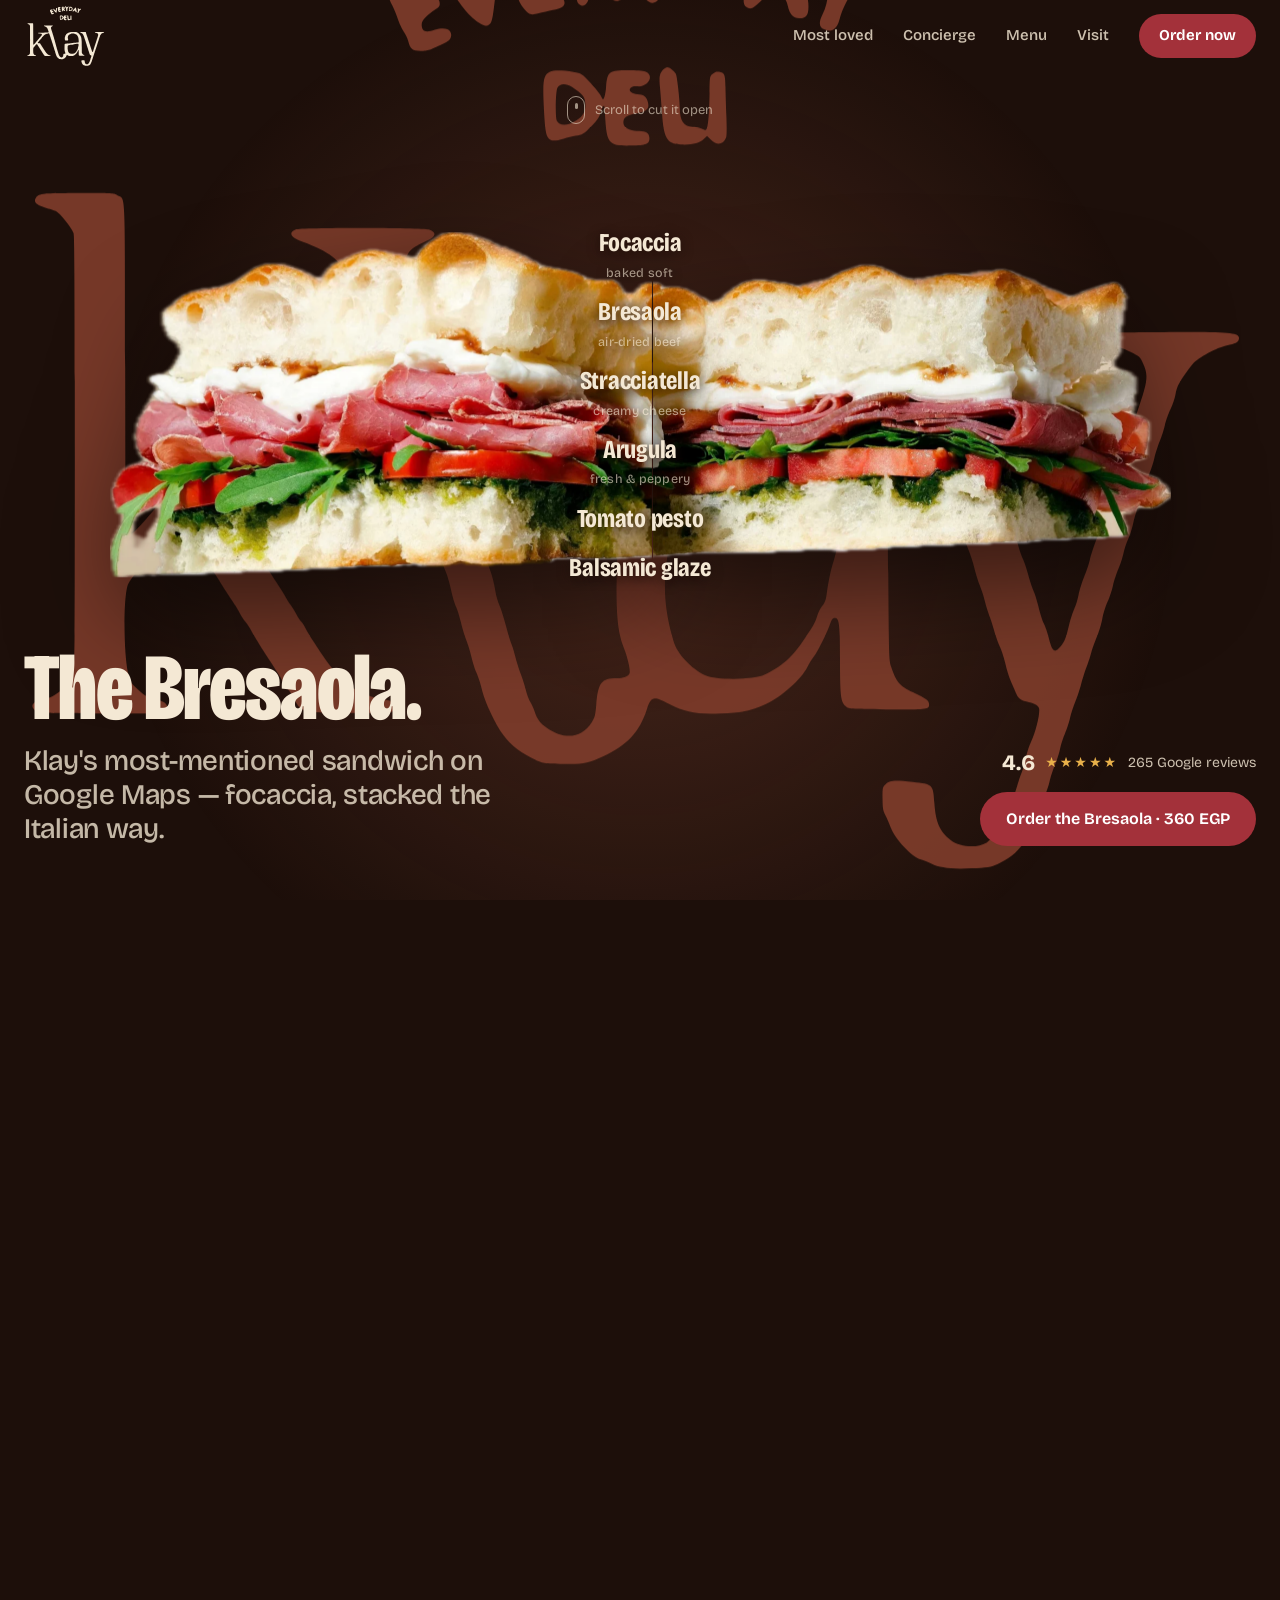
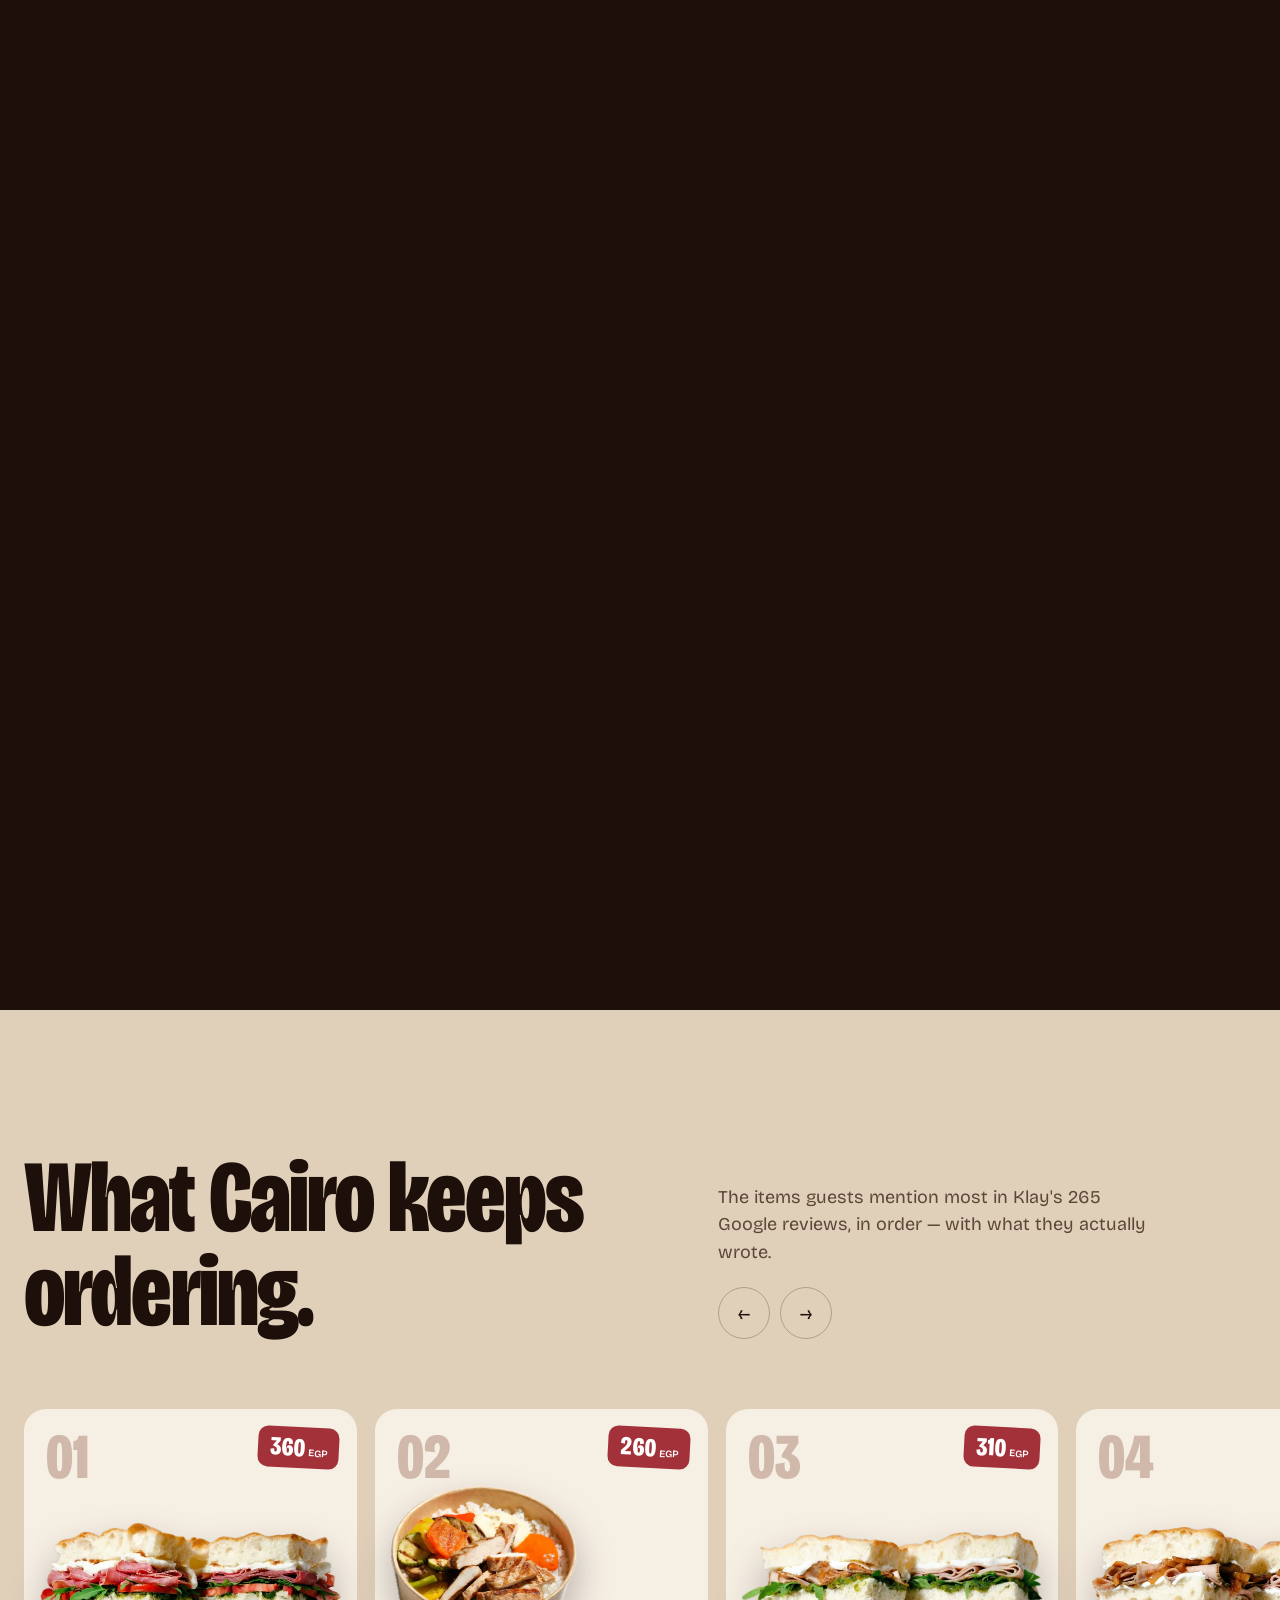
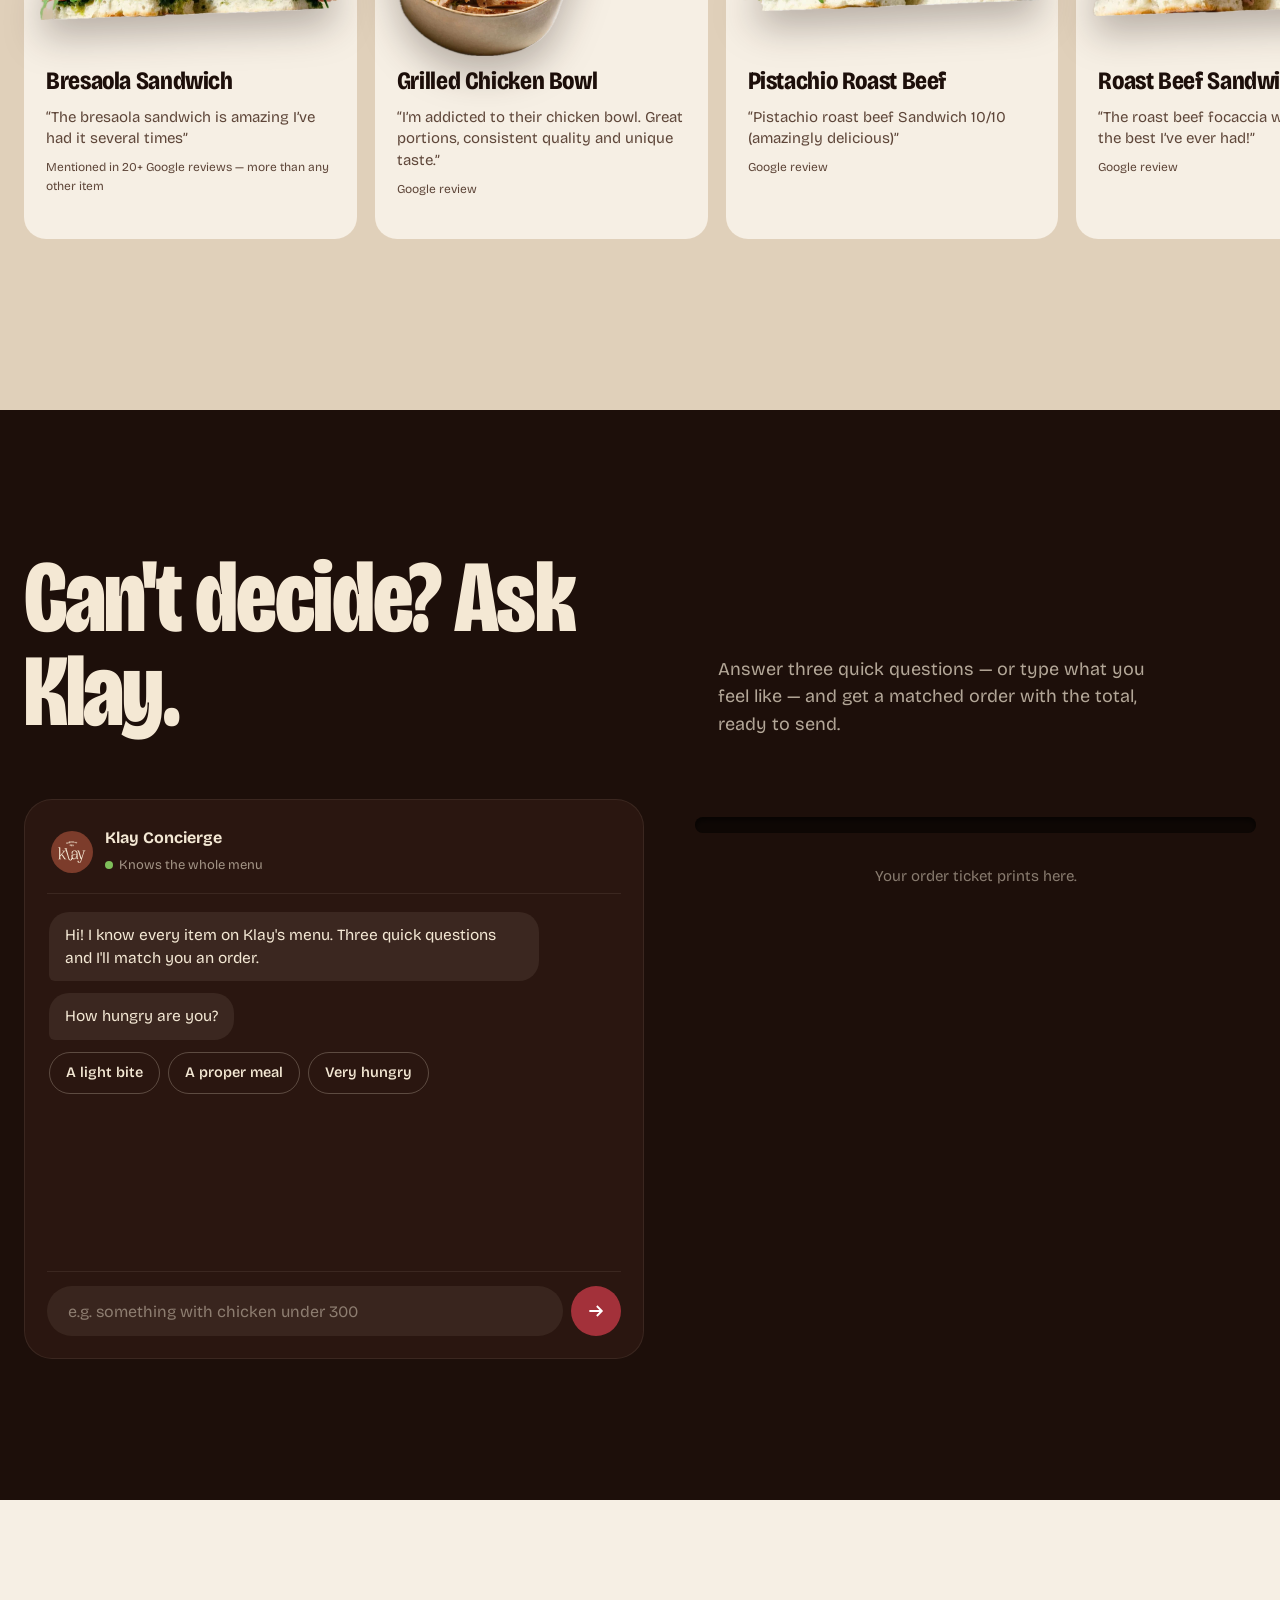
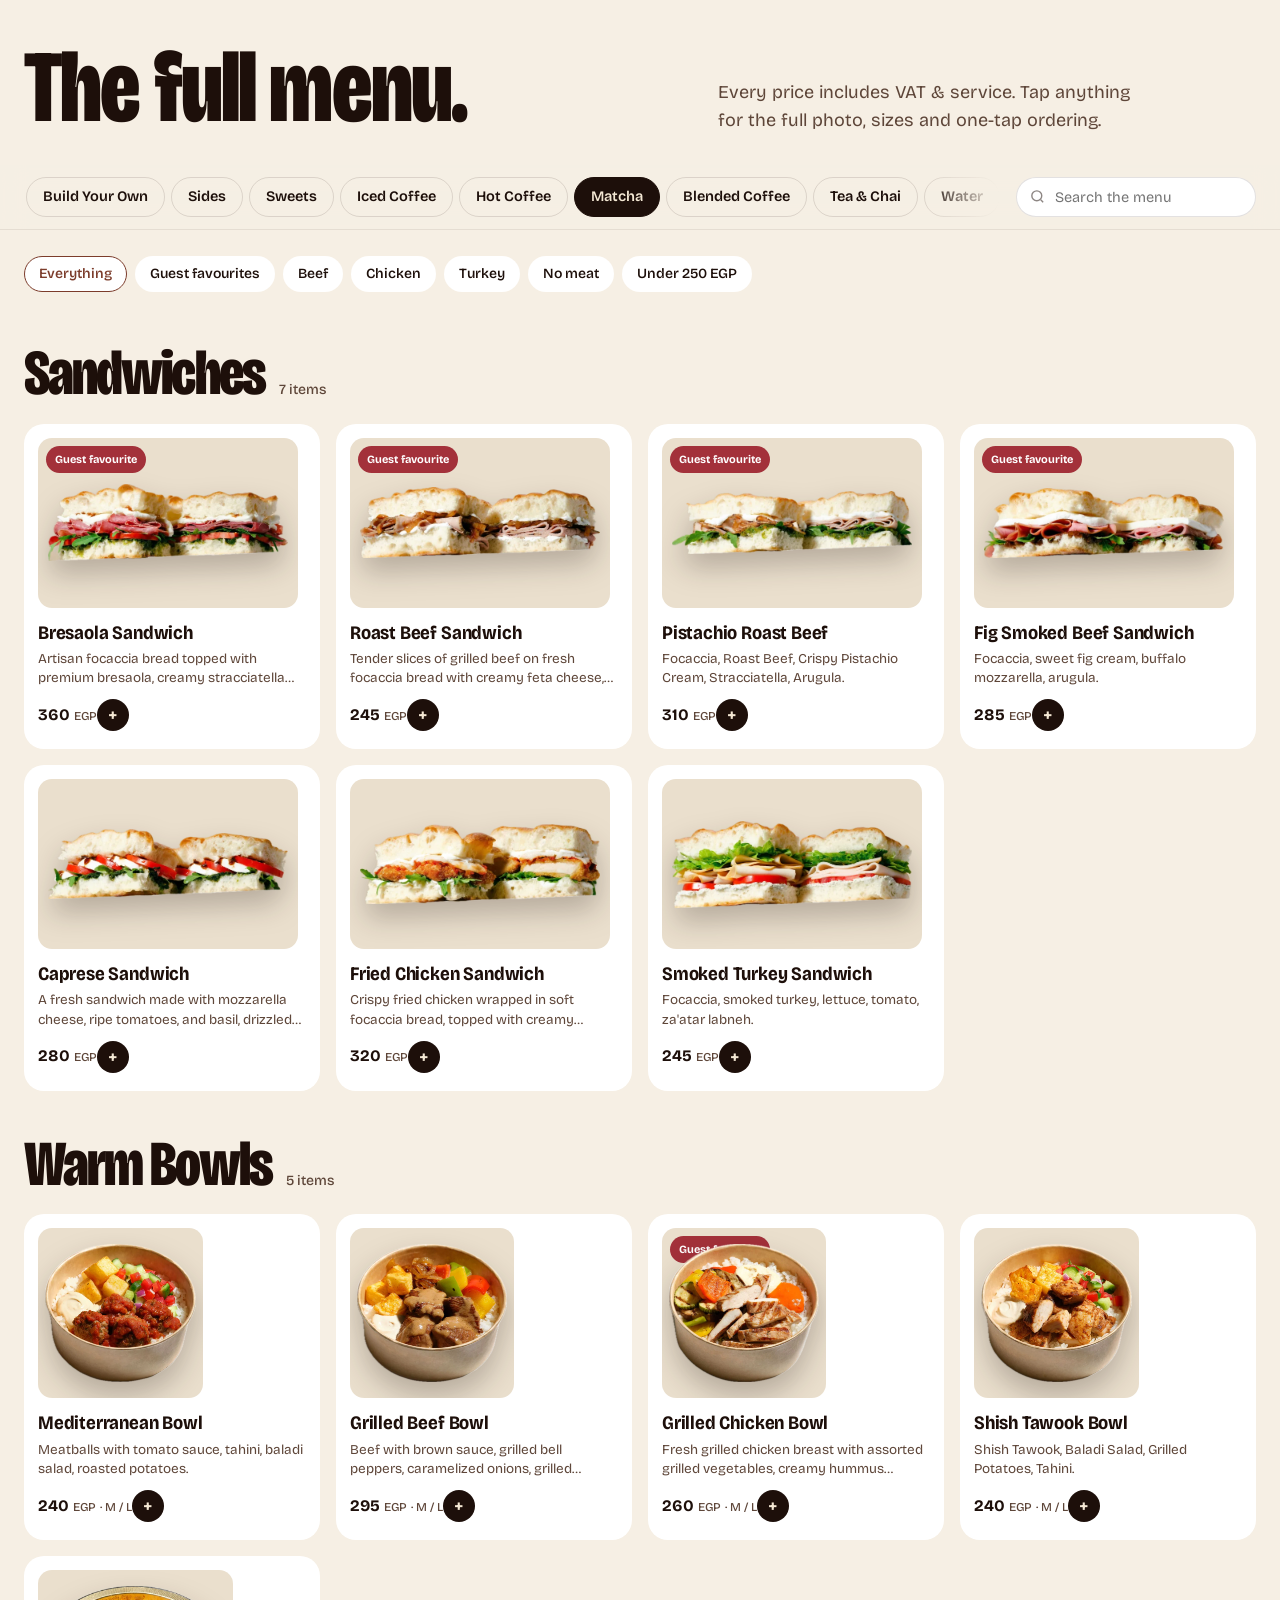
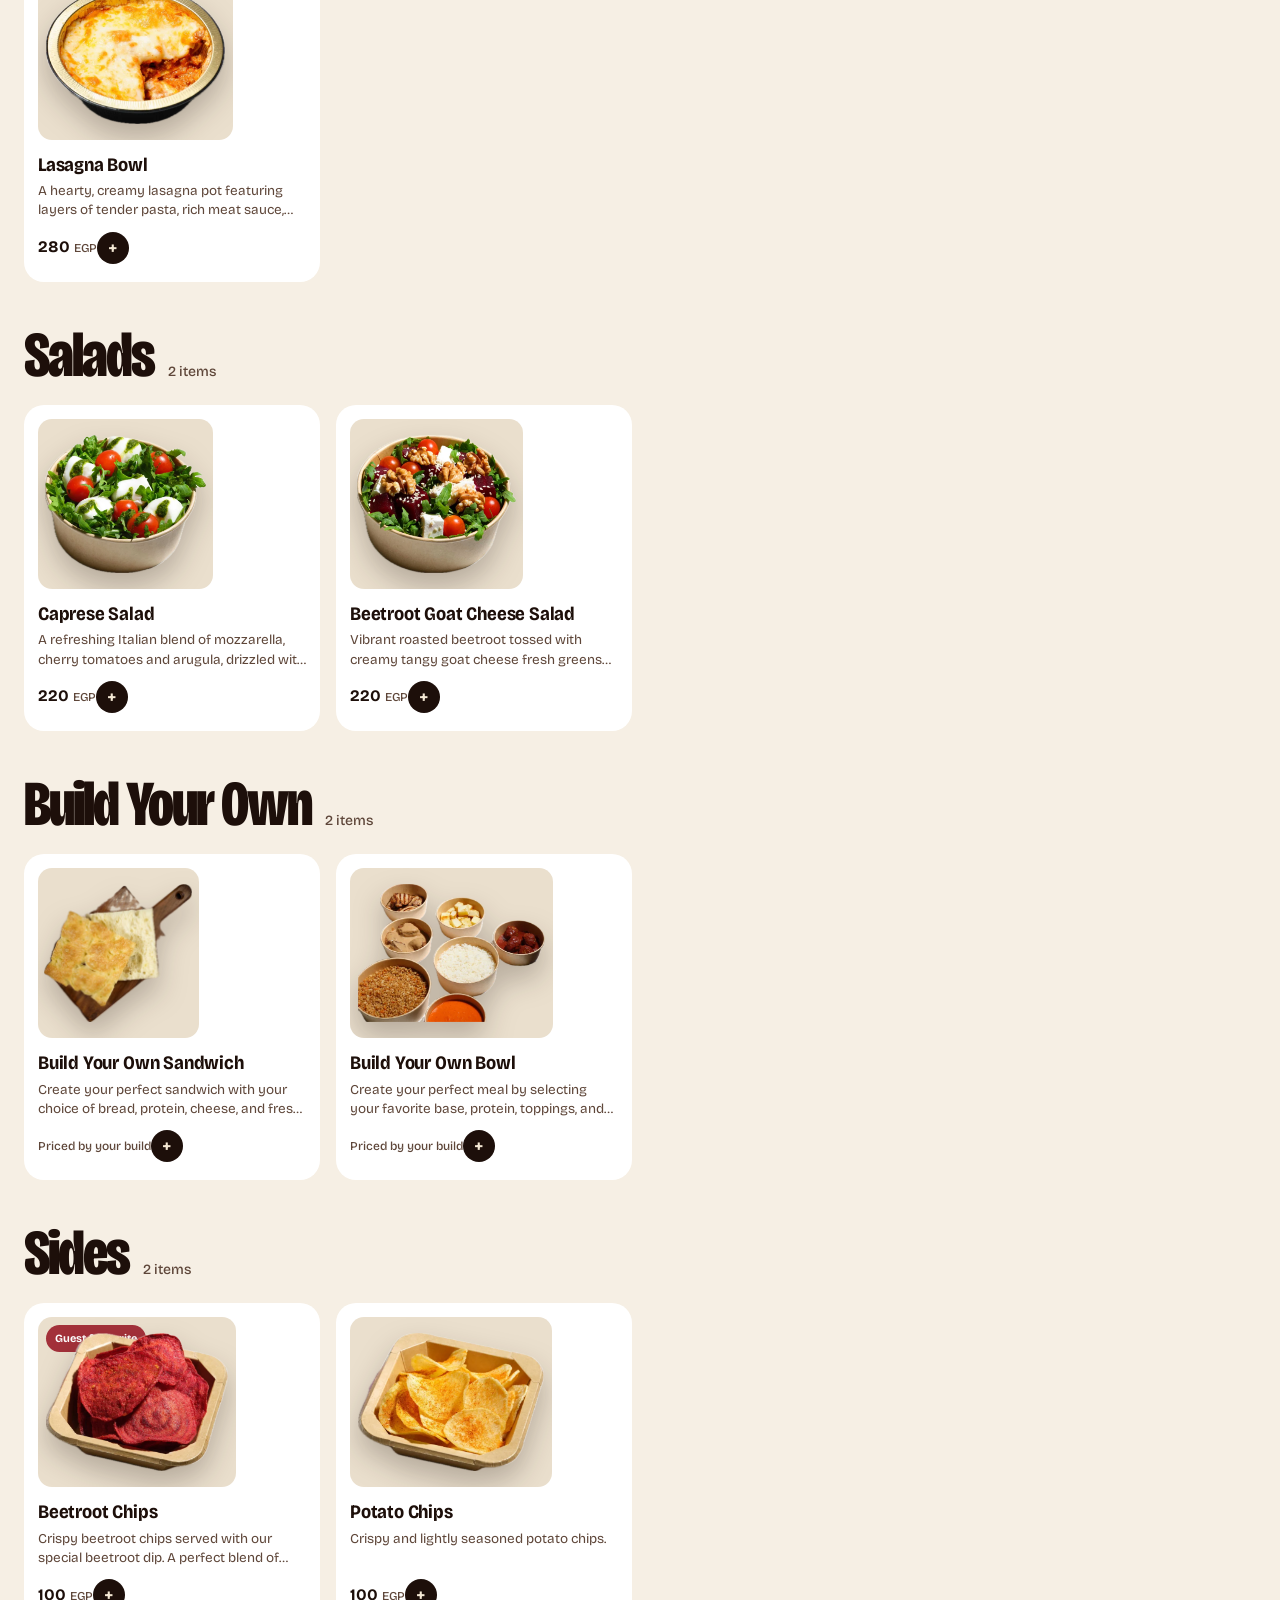
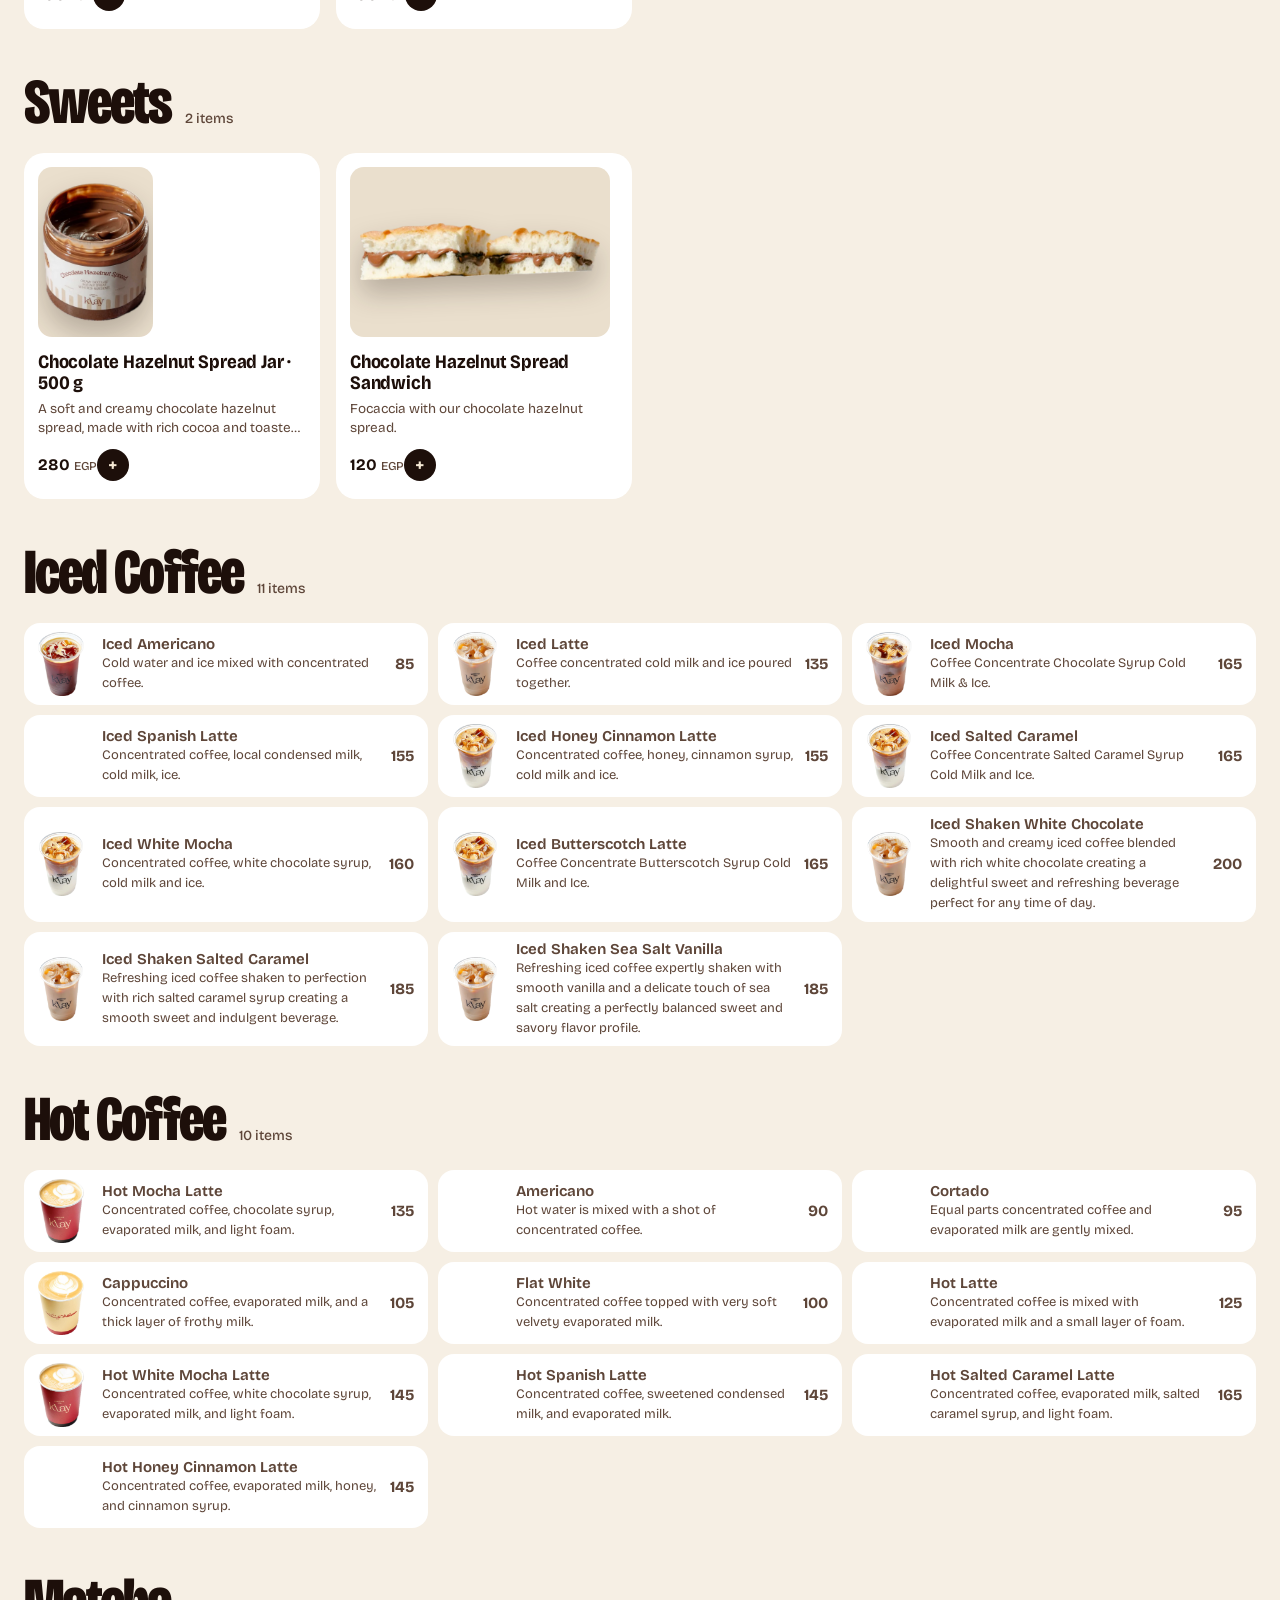
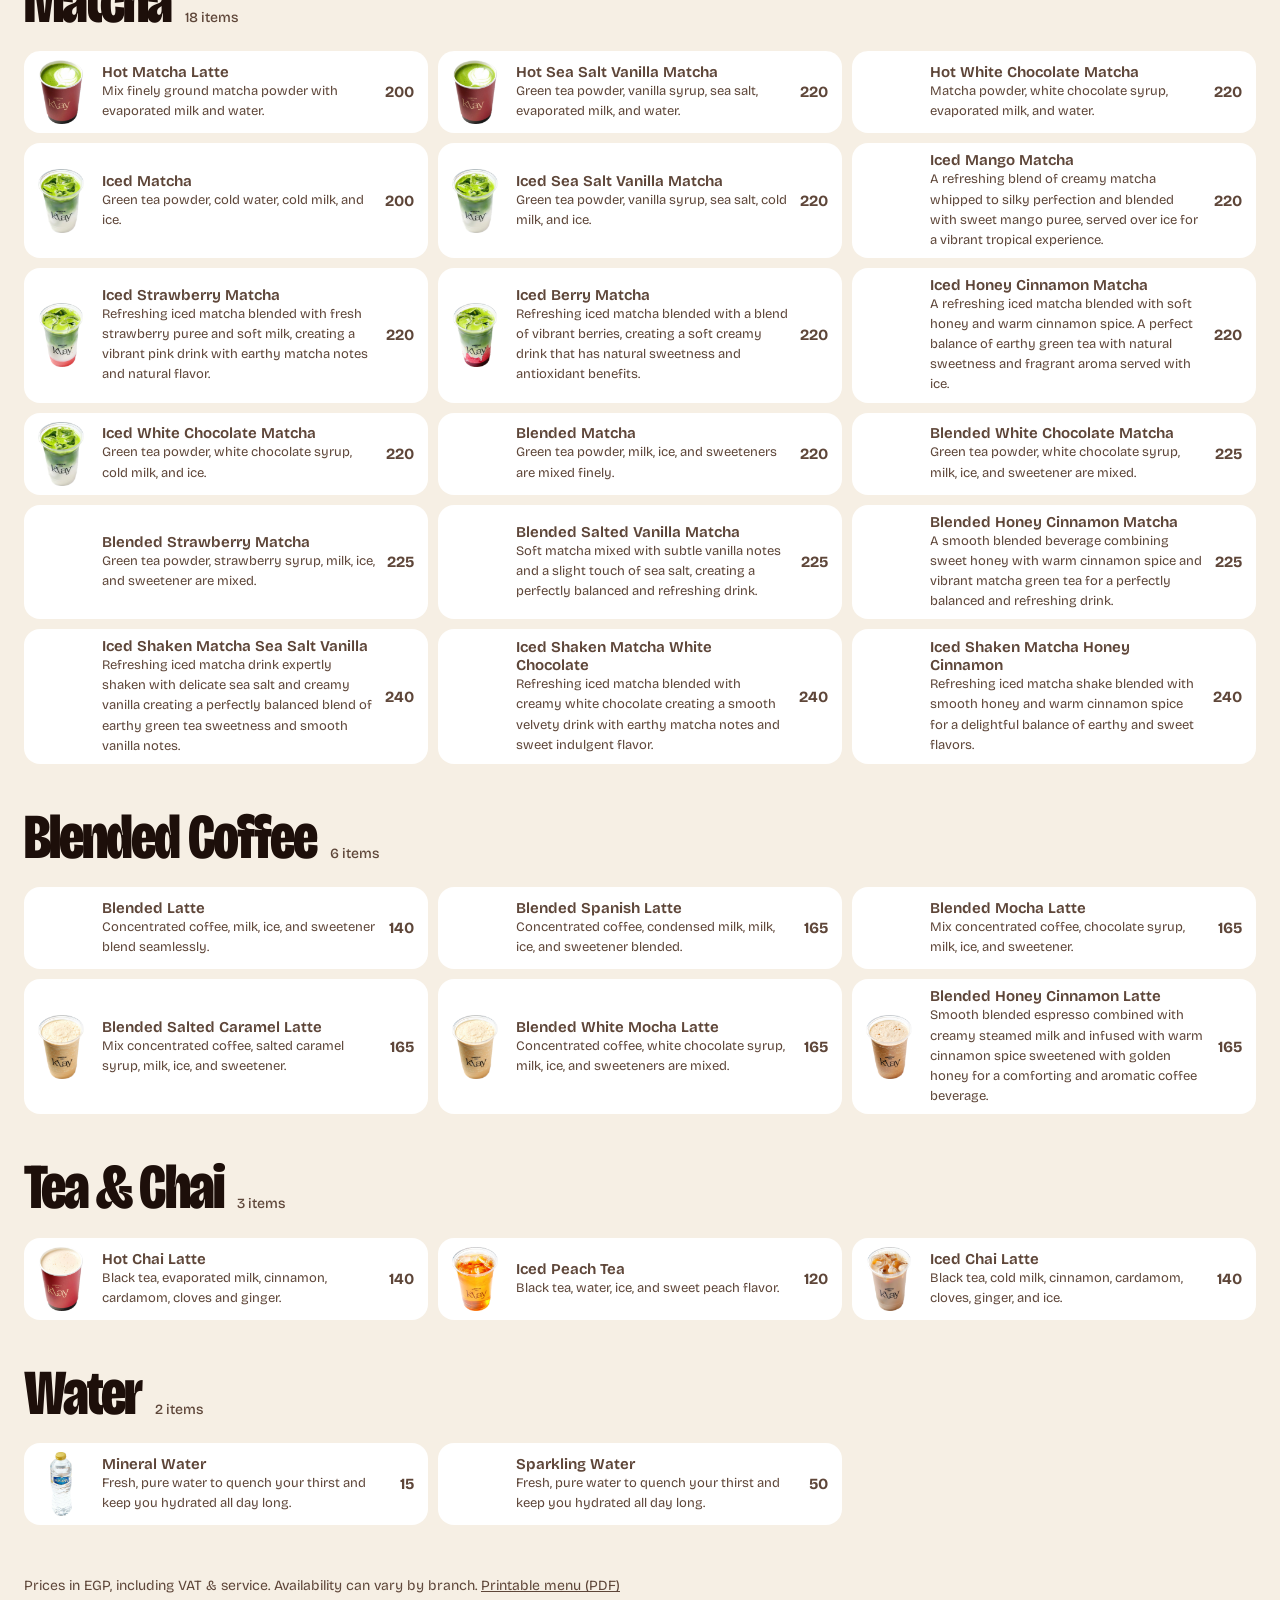
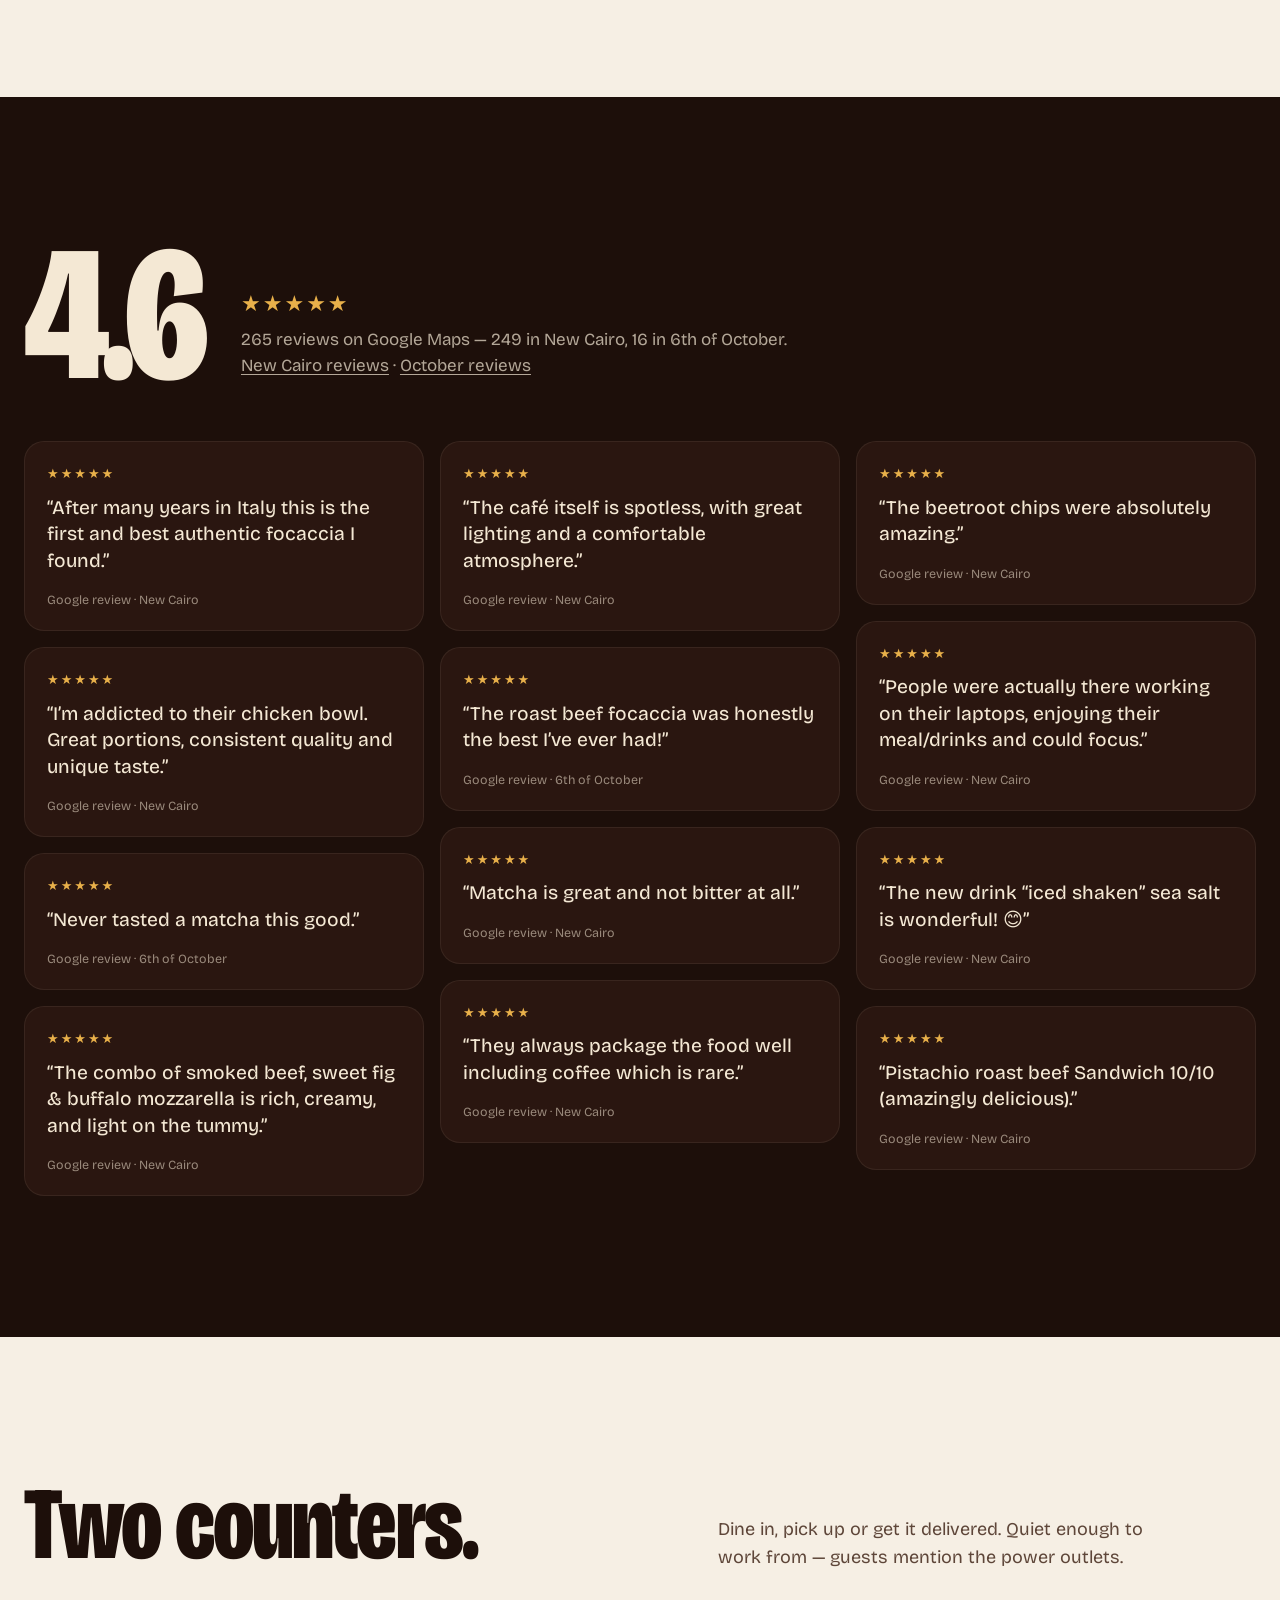
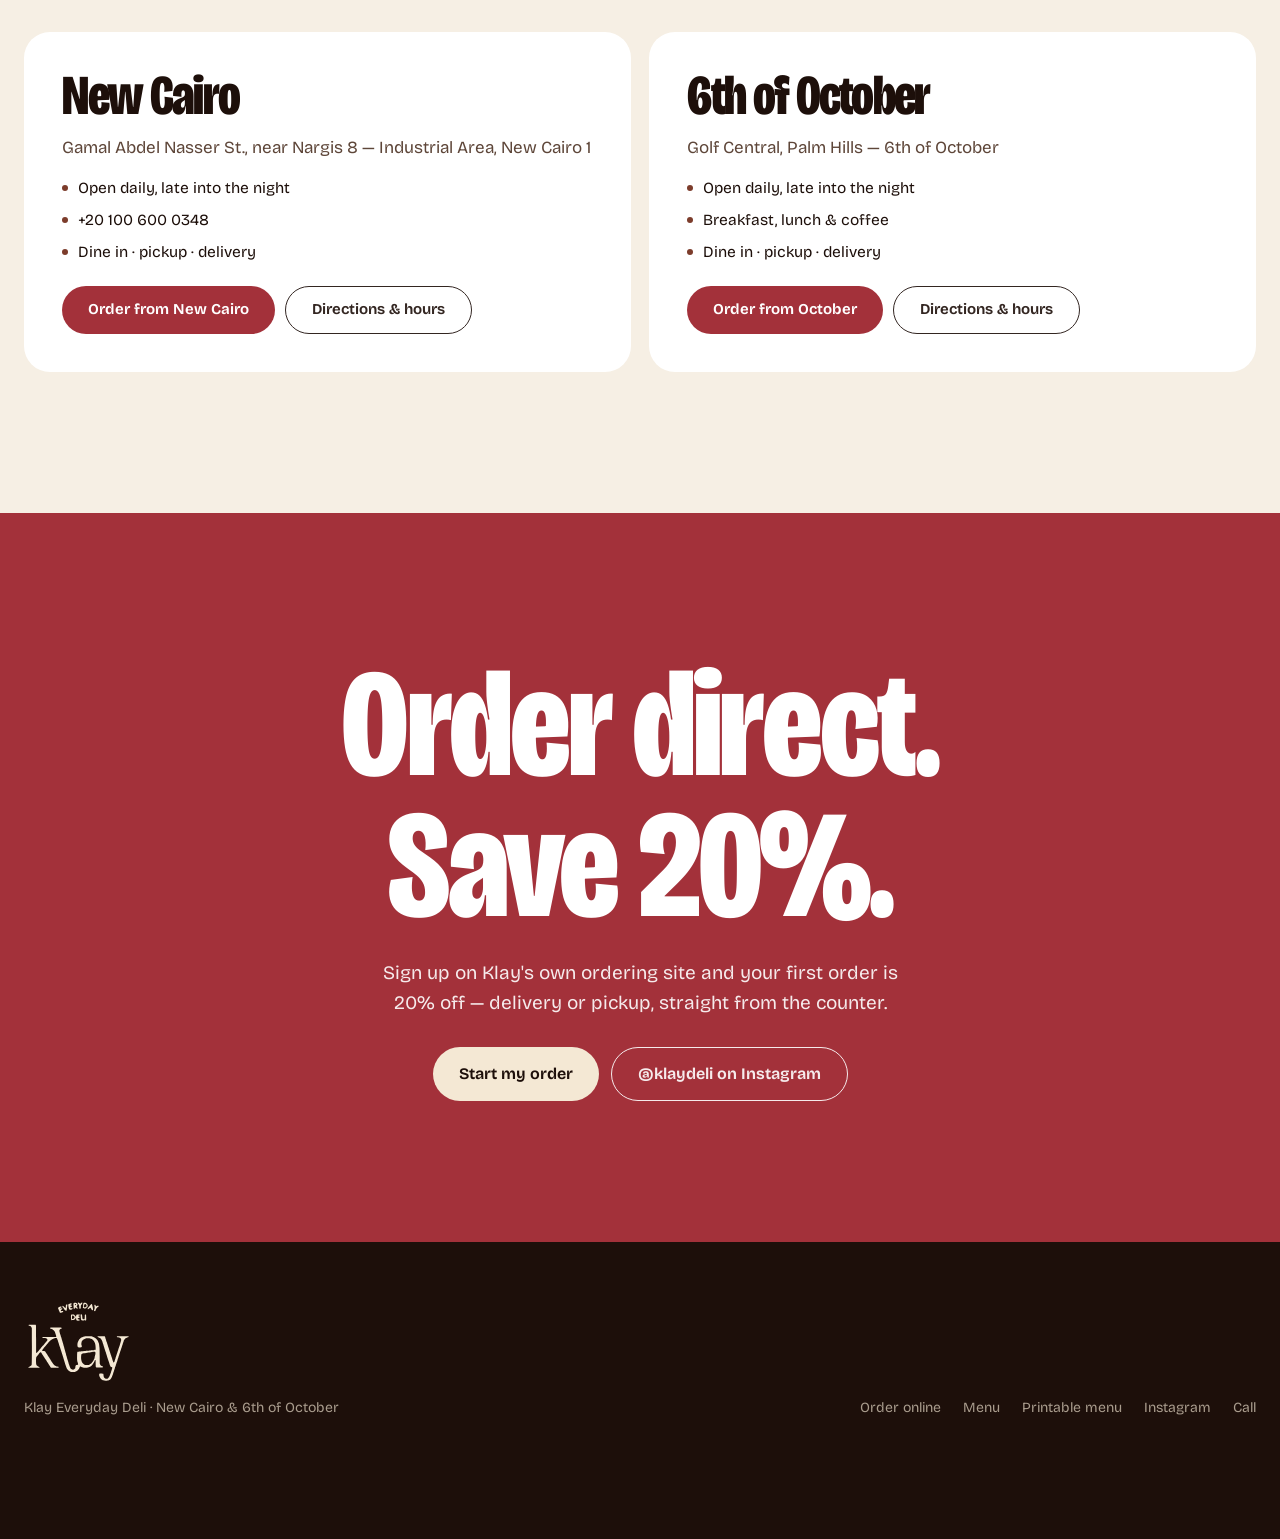
==== commit 5105369c: "v2.1: a11y contrast, image dimensions, review quote" ====
--- a/index.html
+++ b/index.html
@@ -78,7 +78,7 @@
     </div>
     <div class="grid2">
       <div class="chat" aria-label="Klay concierge">
-        <div class="chat-top"><div class="av"><img src="logo-cream.svg" alt=""></div><div><b>Klay Concierge</b><span><i class="dot"></i>Knows the whole menu</span></div></div>
+        <div class="chat-top"><div class="av"><img src="logo-cream.svg" alt="" width="1260" height="1000"></div><div><b>Klay Concierge</b><span><i class="dot"></i>Knows the whole menu</span></div></div>
         <div class="msgs" id="msgs" aria-live="polite"></div>
         <form class="ask" id="ask" autocomplete="off">
           <label class="sr" for="askIn">Tell Klay what you feel like</label>
@@ -161,6 +161,7 @@
 <dialog class="sheet" id="sheet" aria-label="Item details"><div class="sh-in" id="shIn"></div></dialog>
 
 <script src="data.js"></script>
+<script src="cutdims.js"></script>
 <script src="klay-brain.js"></script>
 <script src="app.js"></script>
 </body>
--- a/styles.css
+++ b/styles.css
@@ -1,6 +1,6 @@
 :root{
   --esp:#1d0f0a;--esp-2:#2a1610;--terra:#7c3c2b;--terra-l:#a85a43;--cup:#a3313a;
-  --sand:#e0d0ba;--sand-2:#eadfcd;--paper:#f6efe4;--ink:#1d0f0a;--muted:#7a6153;
+  --sand:#e0d0ba;--sand-2:#eadfcd;--paper:#f6efe4;--ink:#1d0f0a;--muted:#5e4639;
   --cream:#f4e8d4;--pesto:#5d7a2c;
   --disp:"Bricolage Grotesque",system-ui,sans-serif;
   --body:"Bricolage Grotesque",system-ui,-apple-system,"Segoe UI",sans-serif;
@@ -88,13 +88,13 @@
 .rail.drag{cursor:grabbing;scroll-snap-type:none}
 .tagc{scroll-snap-align:start;position:relative;background:var(--paper);border-radius:22px;padding:22px 22px 24px;display:flex;flex-direction:column;gap:12px;text-align:left;min-height:430px;transition:transform .4s var(--ease)}
 .tagc:hover{transform:translateY(-6px)}
-.tagc .rank{font-family:var(--disp);font-weight:800;font-variation-settings:"opsz" 96,"wdth" 75;font-size:64px;line-height:.8;color:var(--terra);opacity:.22}
+.tagc .rank{font-family:var(--disp);font-weight:800;font-variation-settings:"opsz" 96,"wdth" 75;font-size:64px;line-height:.8;color:var(--terra);opacity:.3}
 .tagc .pic{height:170px;display:grid;place-items:center;margin:-8px -6px 0}
 .tagc .pic img{max-height:170px;width:auto;filter:drop-shadow(0 18px 18px rgba(29,15,10,.28));transition:transform .6s var(--ease)}
 .tagc:hover .pic img{transform:scale(1.06) rotate(-2deg)}
 .tagc h3{font-family:var(--disp);font-weight:750;font-variation-settings:"opsz" 48,"wdth" 85;font-size:25px;line-height:1.05;letter-spacing:-.015em}
 .tagc q{font-size:15px;color:var(--muted);line-height:1.45;quotes:"“" "”"}
-.tagc .src{font-size:12px;color:var(--muted);opacity:.8;margin-top:-4px}
+.tagc .src{font-size:12px;color:var(--muted);margin-top:-4px}
 .tagc .pt{position:absolute;top:18px;right:18px;background:var(--cup);color:#fff;font-family:var(--disp);font-weight:800;font-variation-settings:"opsz" 48,"wdth" 75;font-size:26px;line-height:1;padding:8px 12px 7px;border-radius:10px;transform:rotate(3deg)}
 .tagc .pt small{font-family:var(--body);font-size:10px;font-weight:600;margin-left:3px;font-variation-settings:"wdth" 100}
 .rail-nav{display:flex;gap:10px}
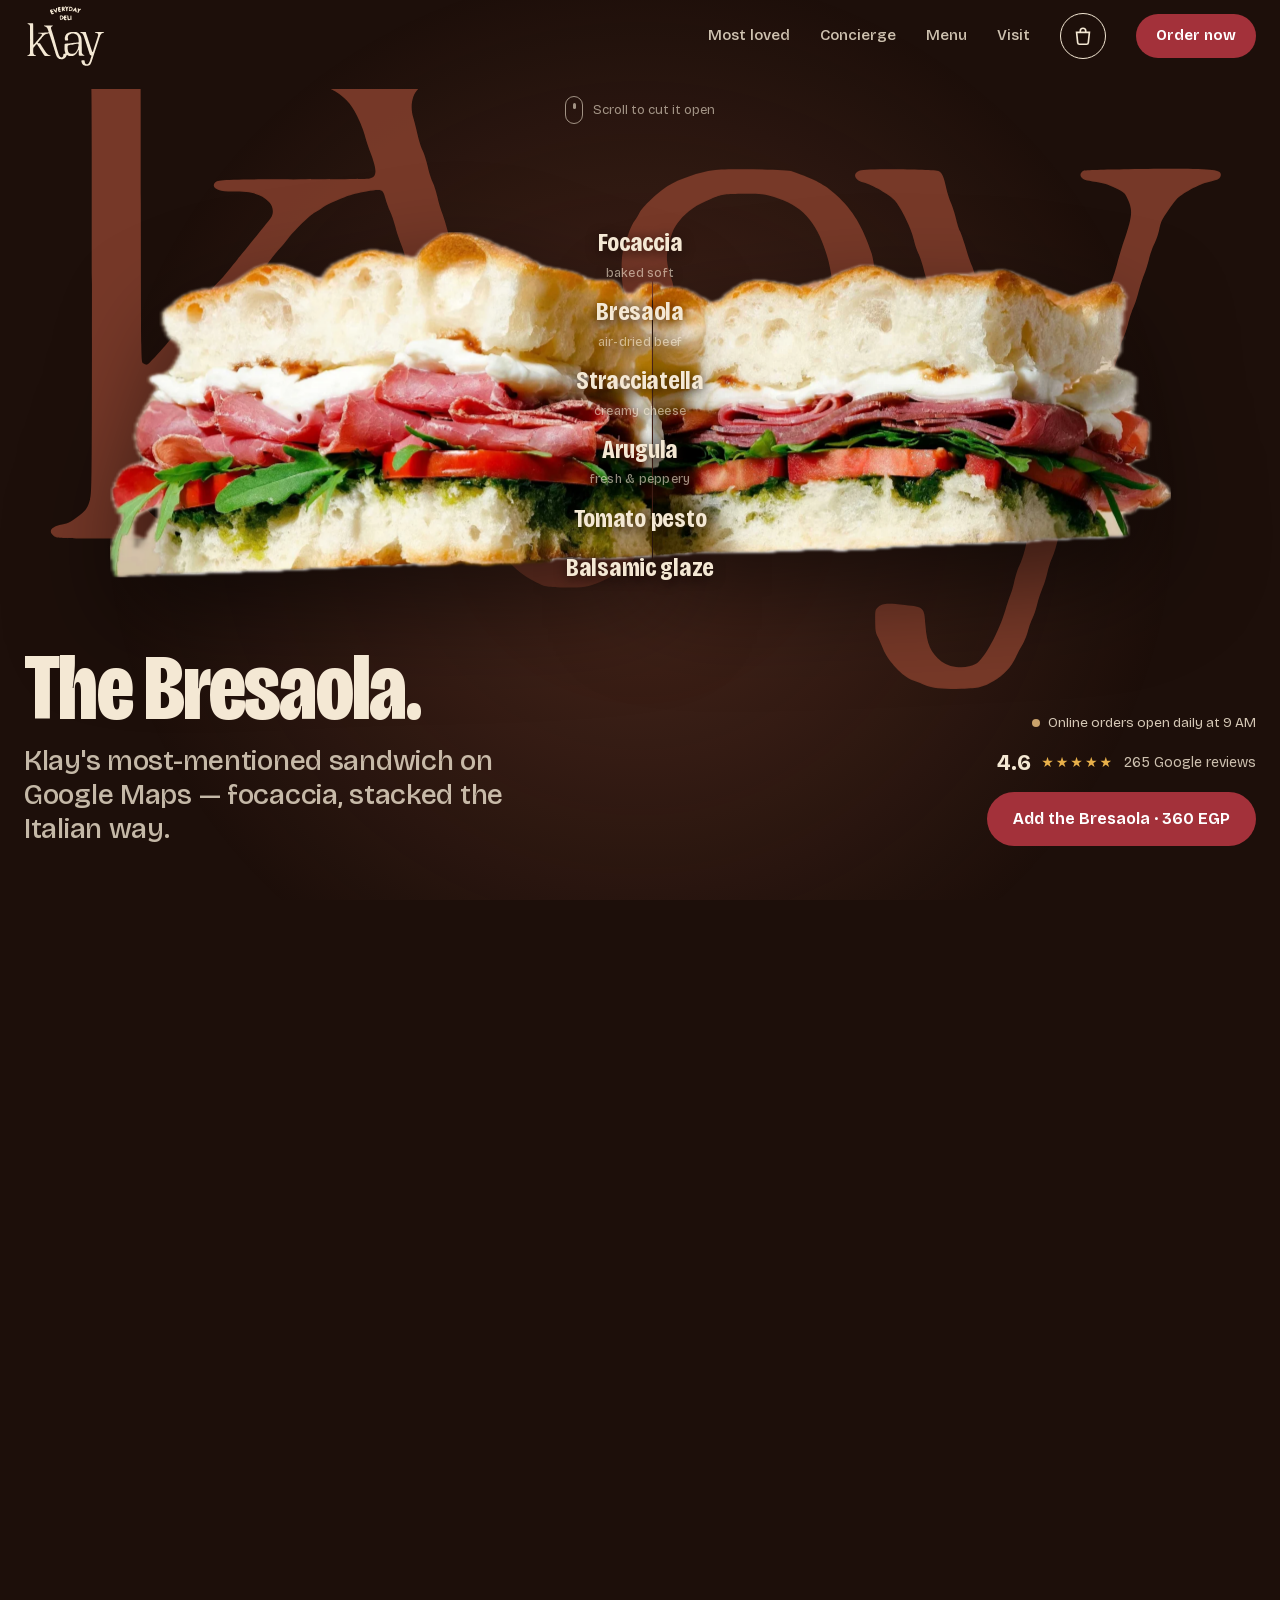
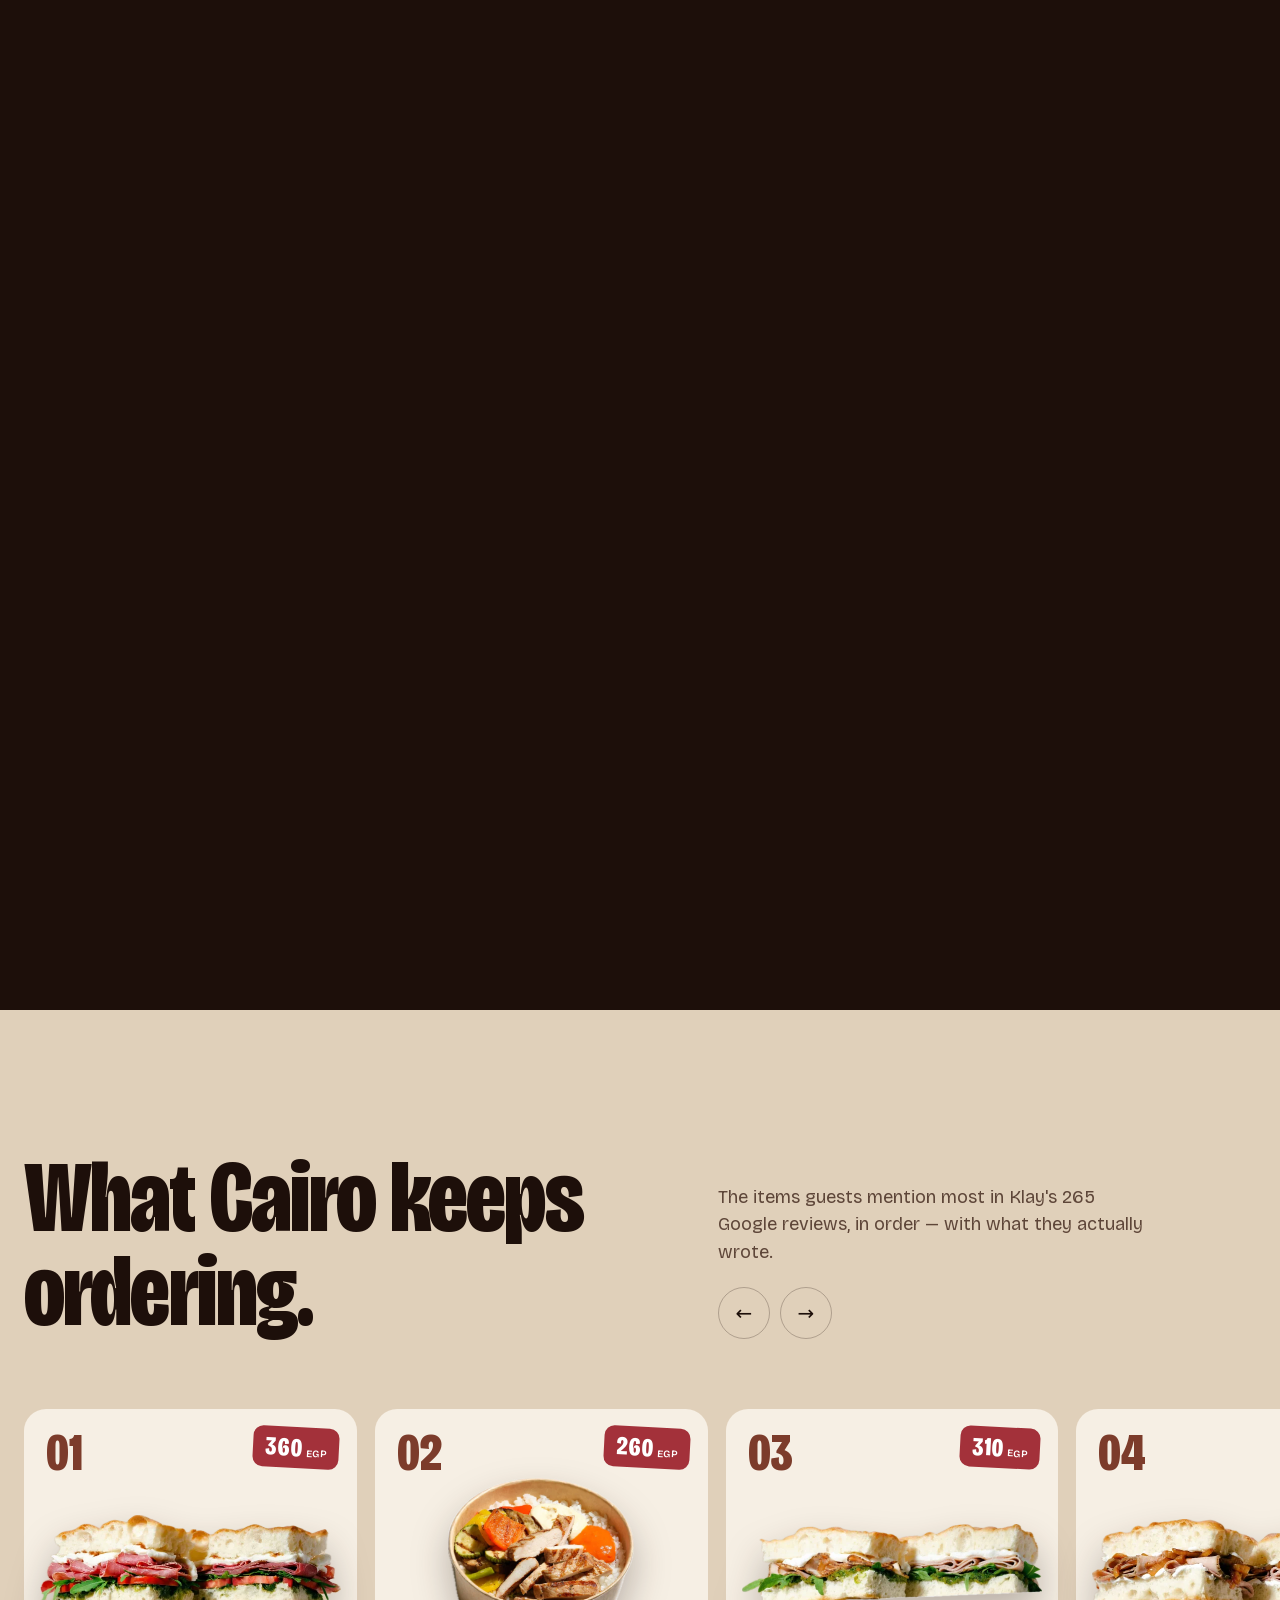
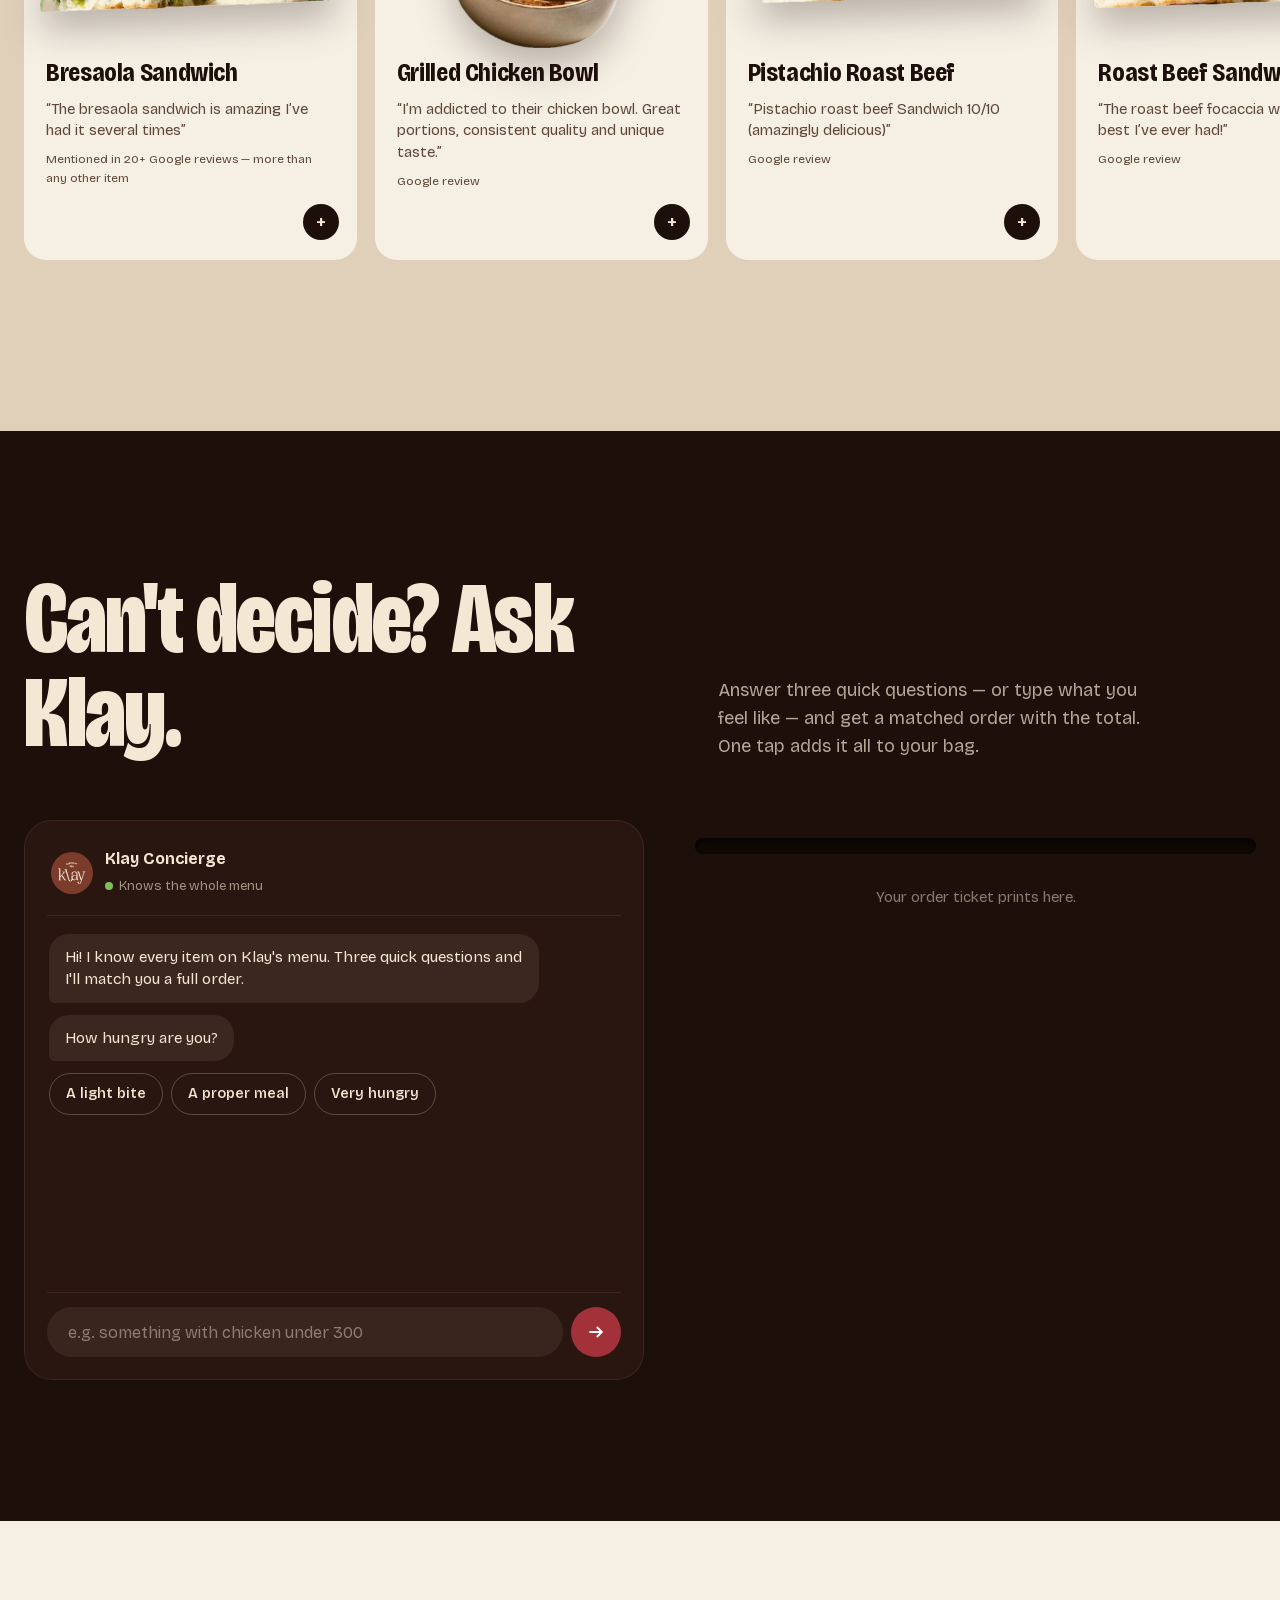
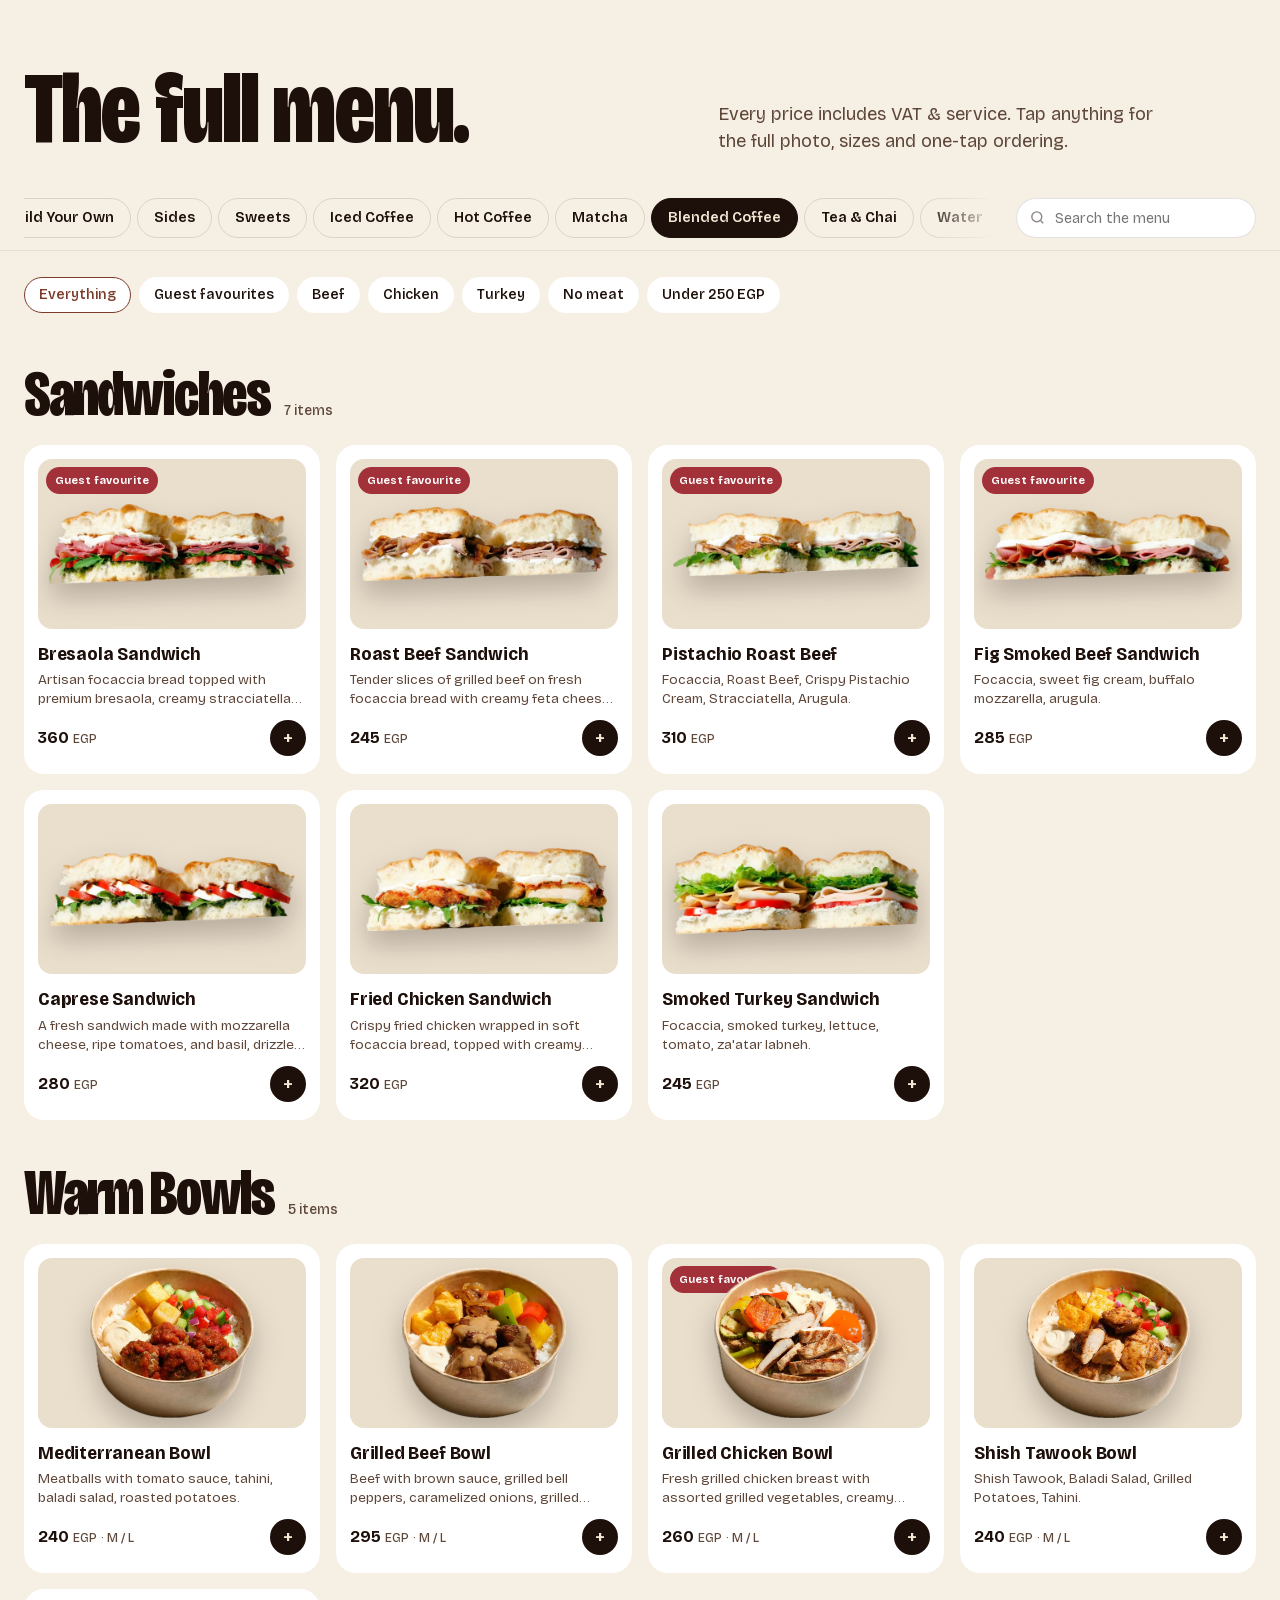
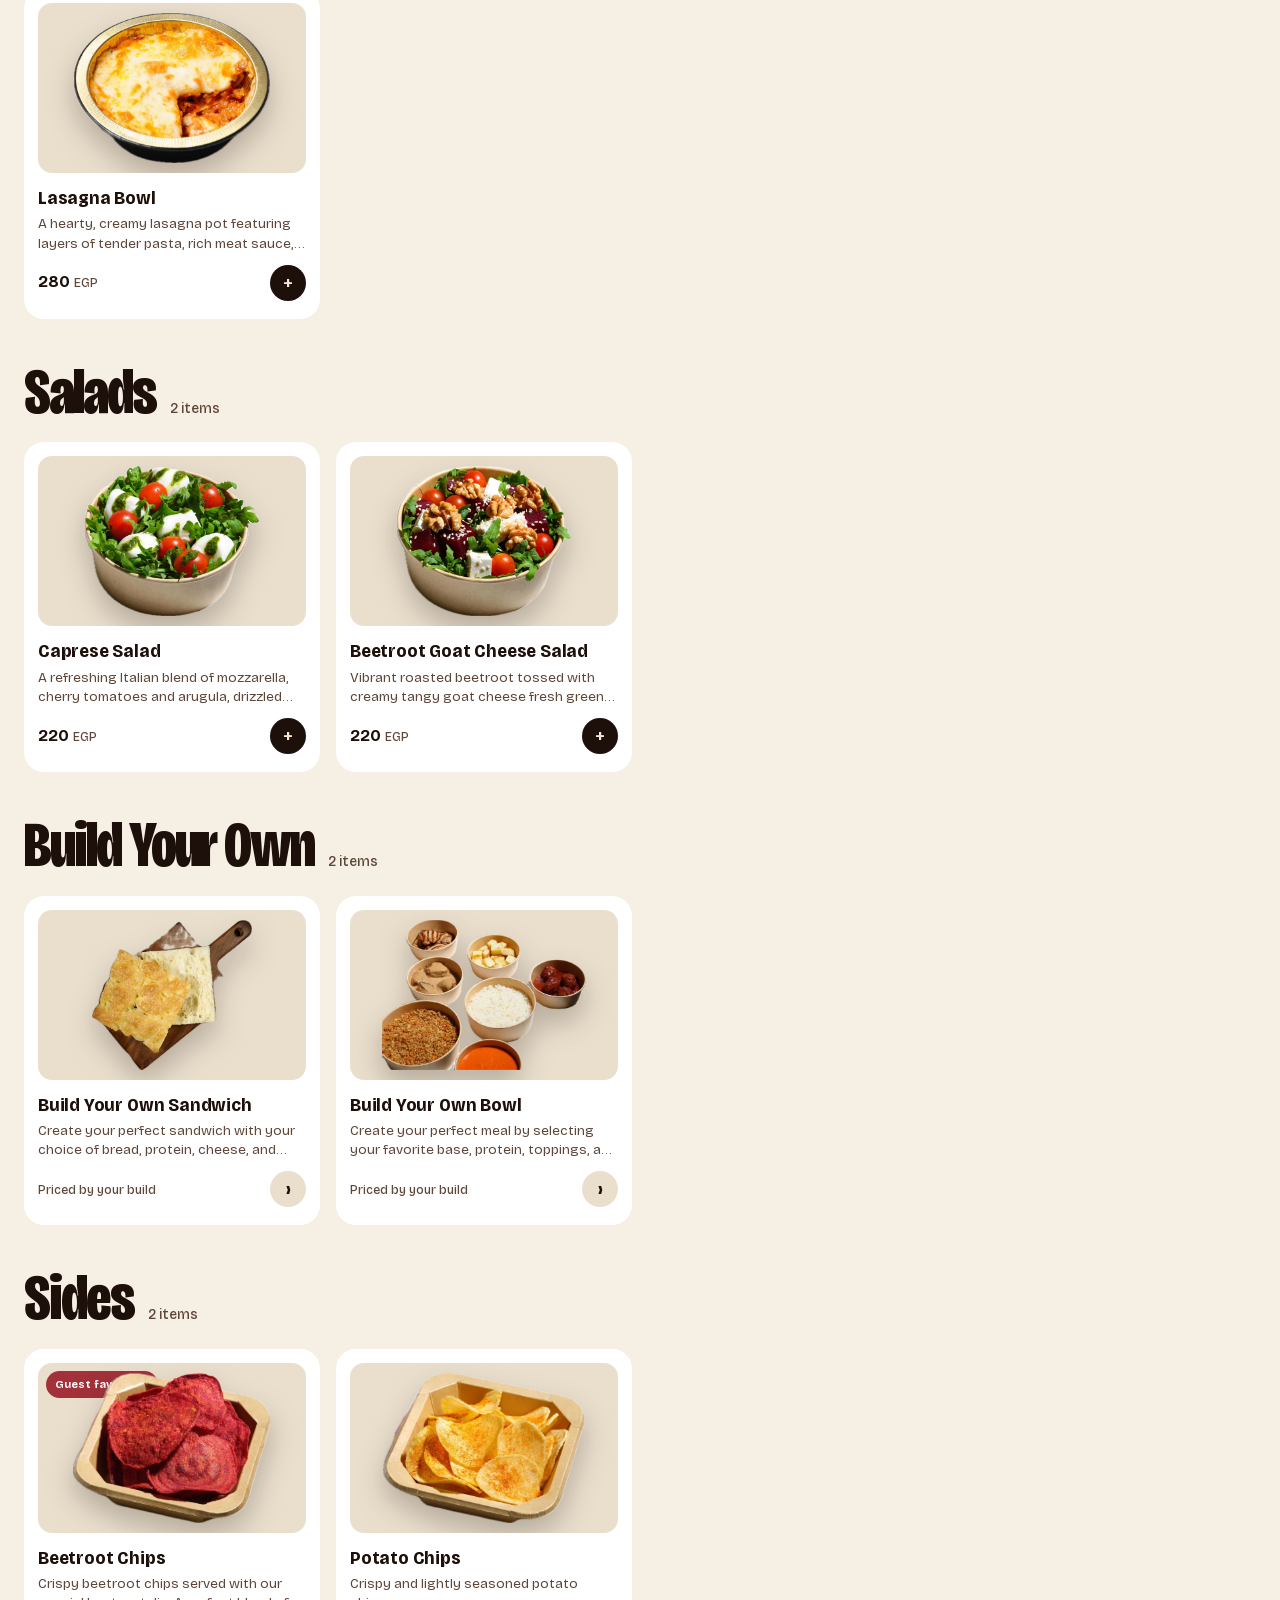
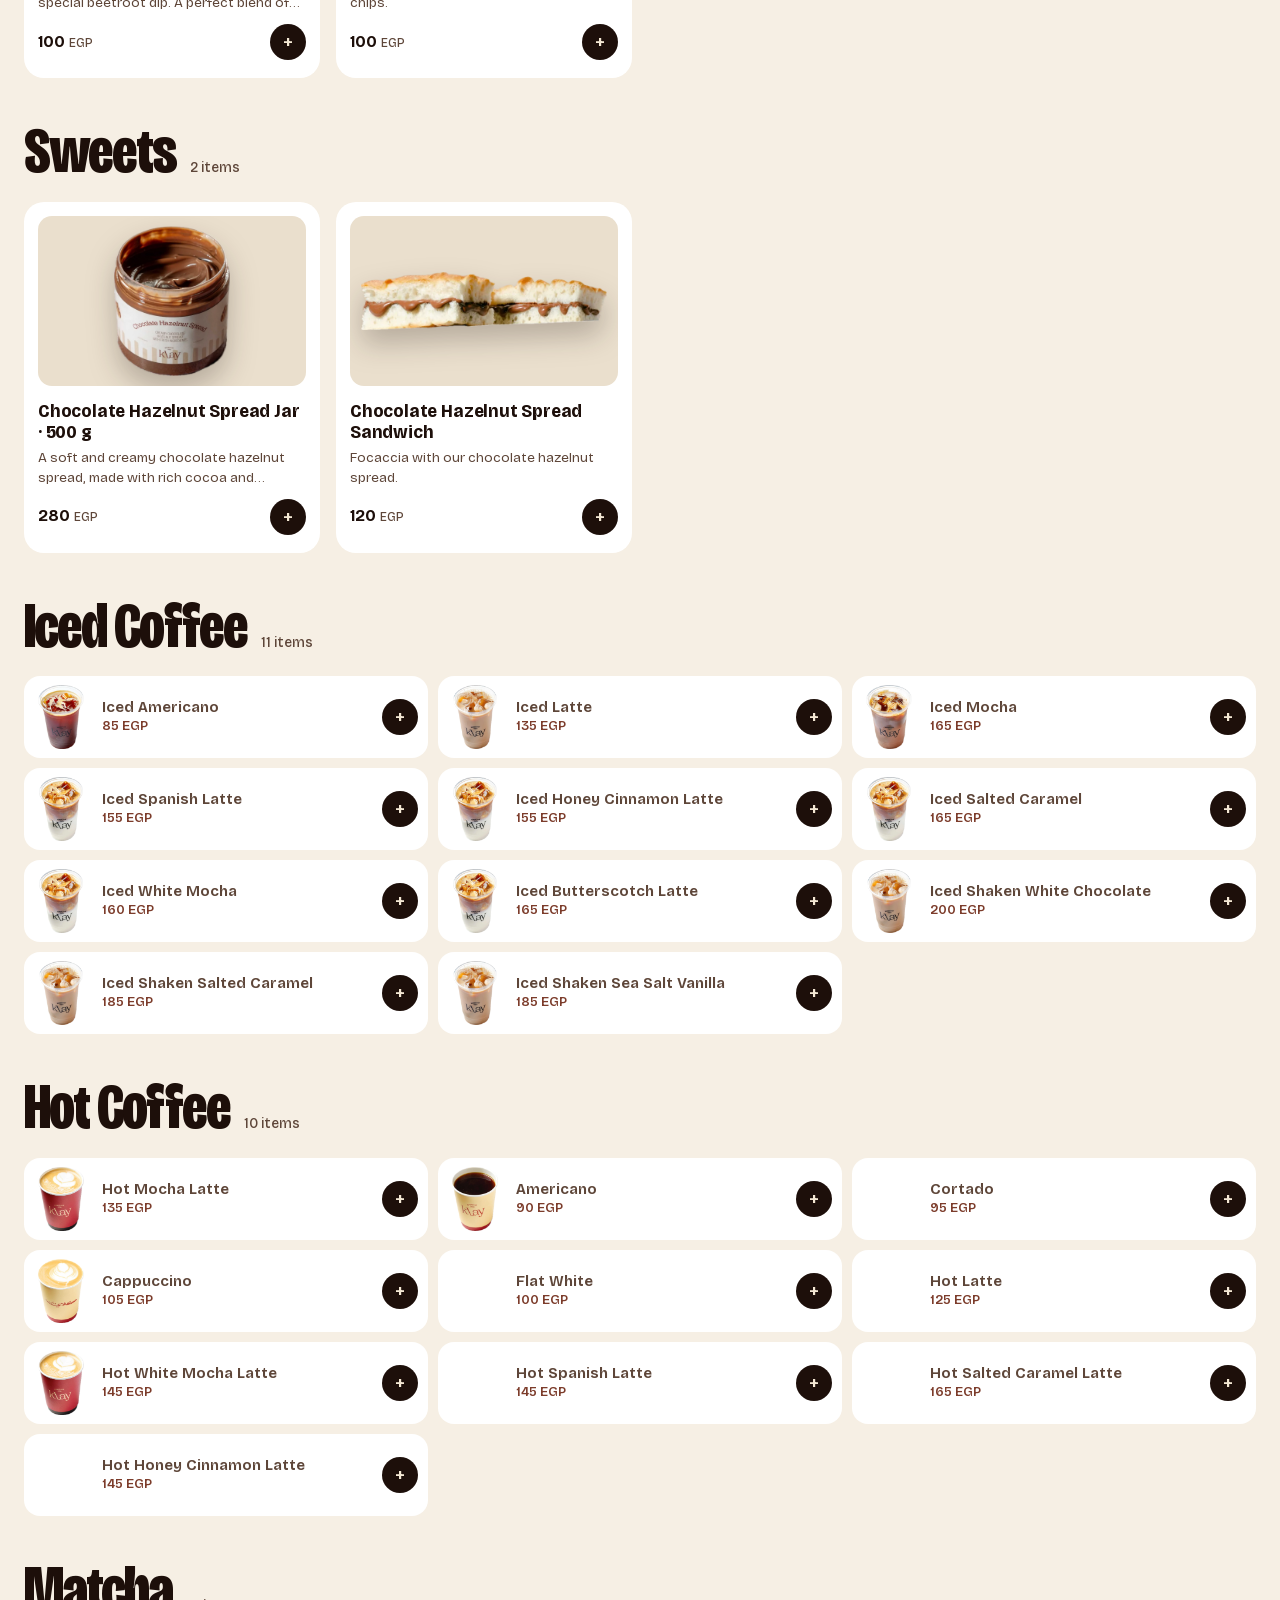
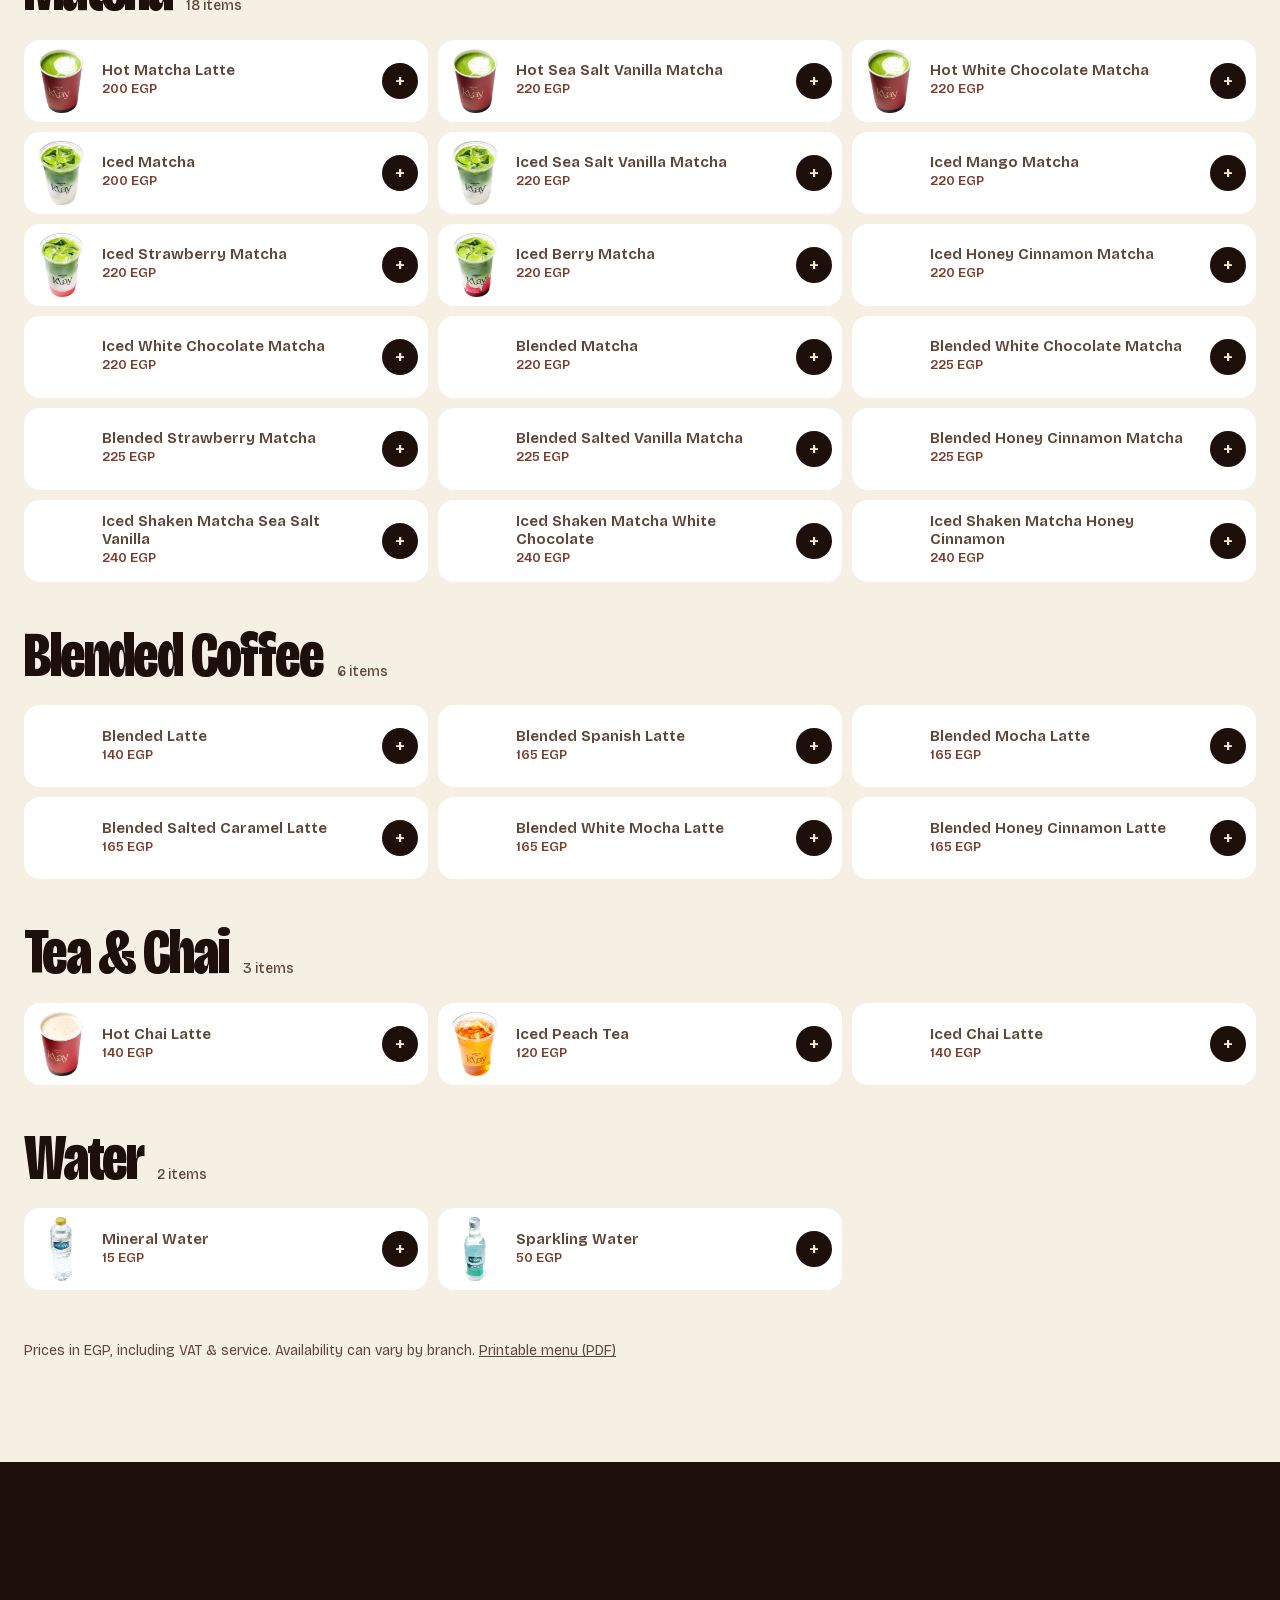
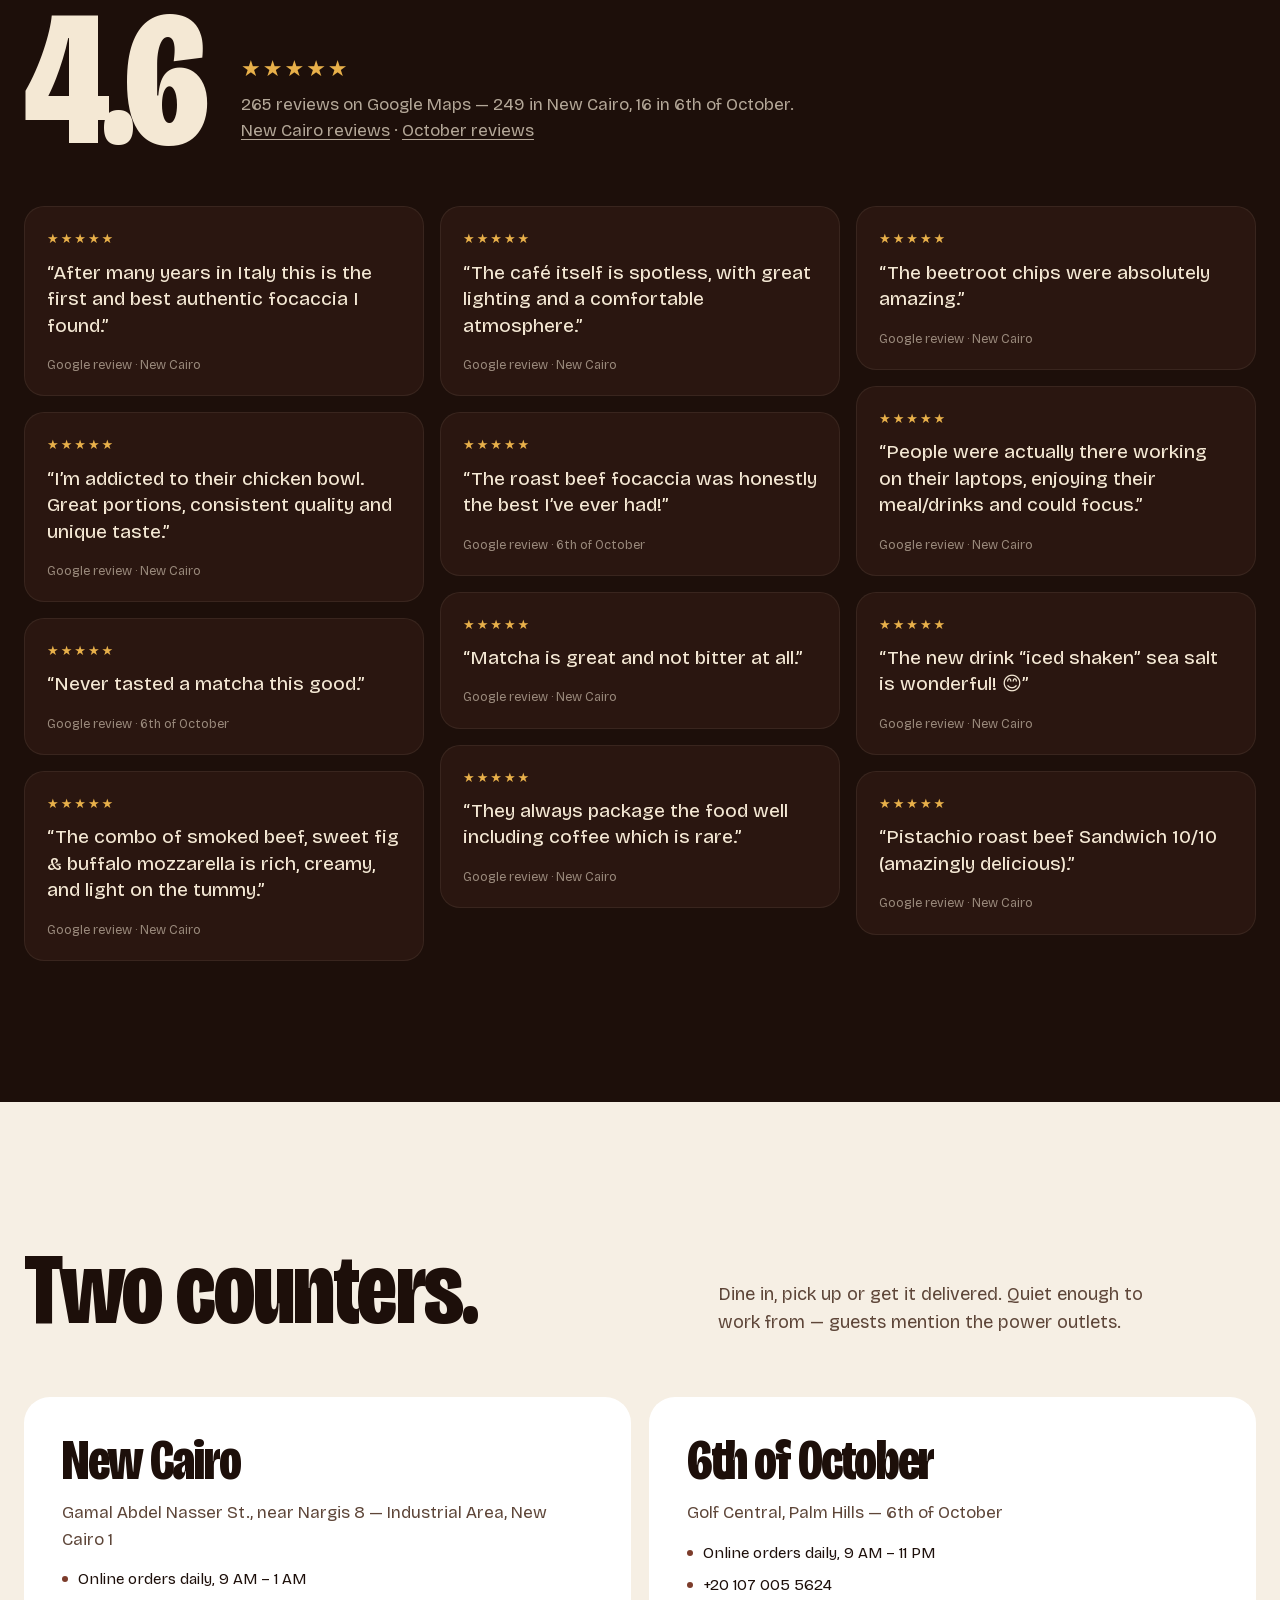
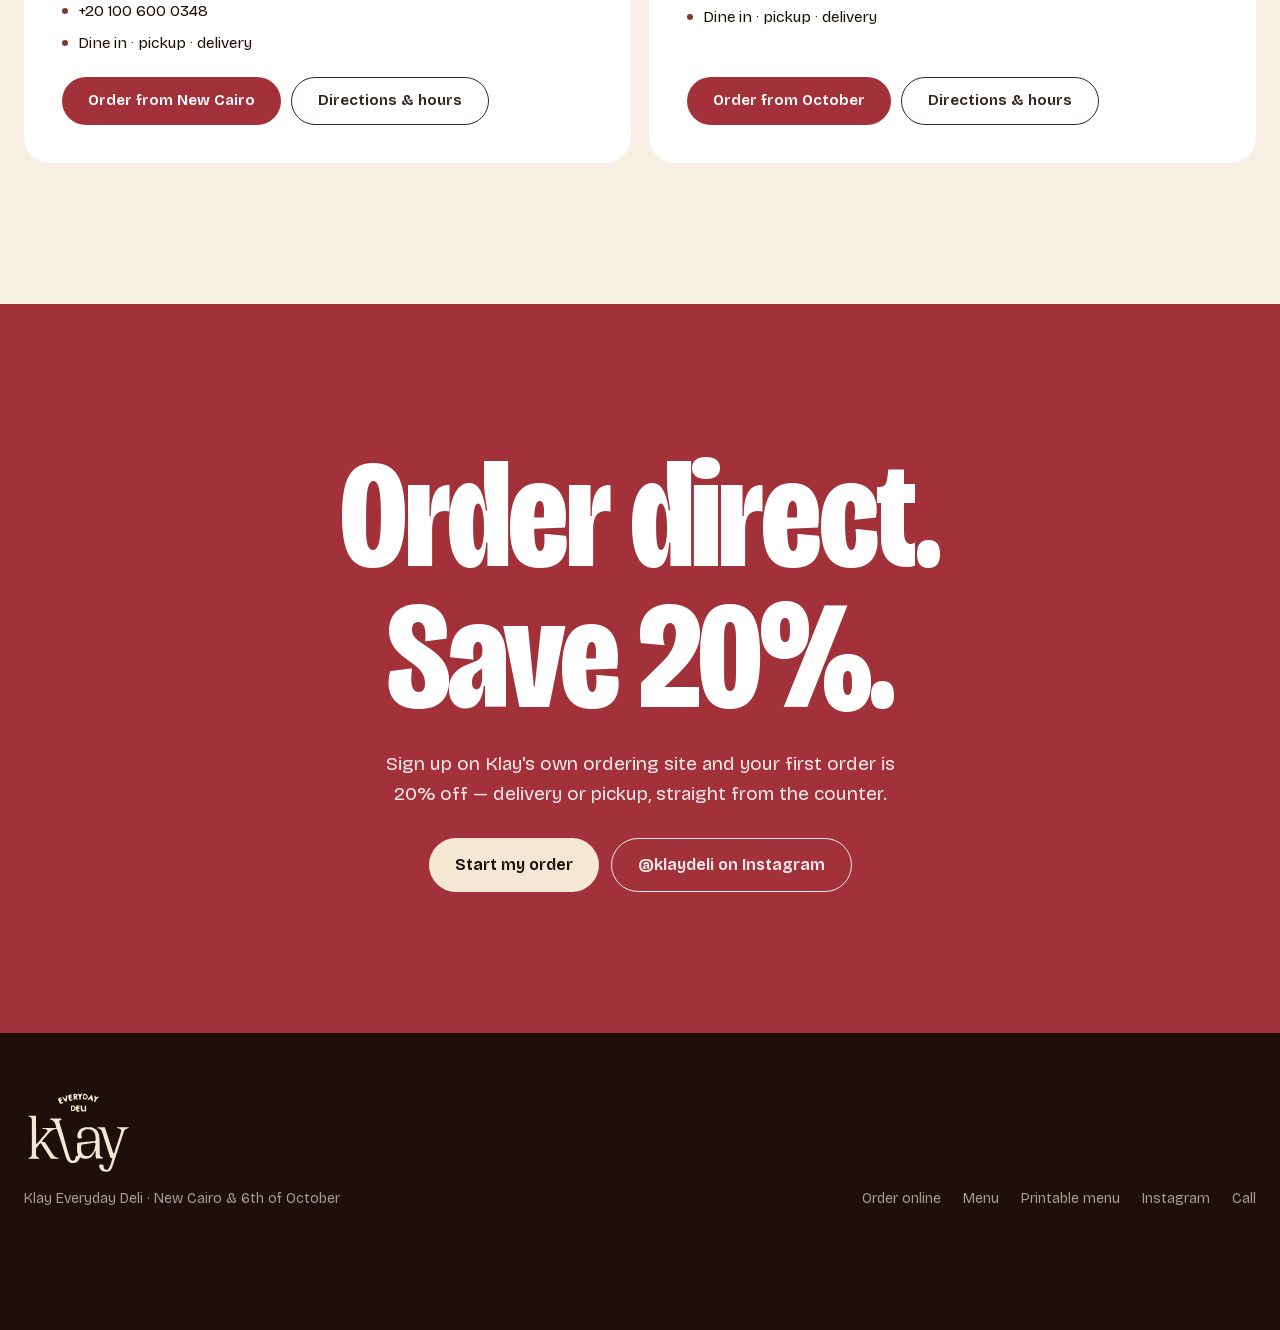
==== commit eef6bf1b: "v3: bag + quick add + fly-to-bag, concierge add-all, branch-aware checkout, live ordering status, se" ====
--- a/index.html
+++ b/index.html
@@ -11,8 +11,8 @@
 <meta property="og:description" content="The Bresaola, warm bowls & shaken coffee. Order direct — 20% off your first order.">
 <meta property="og:image" content="img/21765-1600.webp">
 <link rel="icon" href="favicon.png">
-<link rel="preconnect" href="https://fonts.googleapis.com"><link rel="preconnect" href="https://fonts.gstatic.com" crossorigin>
-<link href="https://fonts.googleapis.com/css2?family=Bricolage+Grotesque:opsz,wdth,wght@12..96,75..100,300..800&family=Courier+Prime:wght@400;700&display=swap" rel="stylesheet">
+<link rel="preload" href="fonts/BricolageGrotesque-300-800.woff2" as="font" type="font/woff2" crossorigin>
+<link rel="stylesheet" href="fonts.css">
 <link rel="preload" as="image" href="cut/bresL-1800.webp" imagesrcset="cut/bresL-1000.webp 1000w, cut/bresL-1800.webp 1800w, cut/bresL-2800.webp 2800w" imagesizes="(max-width:760px) 49vw, 604px">
 <link rel="stylesheet" href="styles.css">
 <script type="application/ld+json">{"@context":"https://schema.org","@type":"Restaurant","name":"Klay Everyday Deli","servesCuisine":["Deli","Italian","Sandwiches","Coffee"],"telephone":"+201006000348","url":"https://www.orderklaydeli.com","sameAs":["https://www.instagram.com/klaydeli/"],"priceRange":"EGP 200–400","aggregateRating":{"@type":"AggregateRating","ratingValue":"4.6","reviewCount":"265"}}</script>
@@ -26,7 +26,8 @@
       <a class="l" href="#concierge">Concierge</a>
       <a class="l" href="#menu">Menu</a>
       <a class="l" href="#visit">Visit</a>
-      <a class="btn b-red" href="#" data-order>Order now</a>
+      <button class="bagbtn bump-me" id="bagBtn" aria-label="Open your bag"><svg viewBox="0 0 24 24" fill="none" stroke="currentColor" stroke-width="1.8" aria-hidden="true"><path d="M5 8h14l-1.2 11.2a2 2 0 0 1-2 1.8H8.2a2 2 0 0 1-2-1.8L5 8Z"/><path d="M9 8V6.5a3 3 0 0 1 6 0V8"/></svg><span class="bag-n" hidden>0</span></button>
+      <a class="btn b-red hide-m" href="#" data-order>Order now</a>
     </nav>
   </div>
 </header>
@@ -34,7 +35,7 @@
 <main id="top">
 <section class="cut" id="cut" aria-label="The Bresaola">
   <div class="stage">
-    <div class="mark" id="mark" aria-hidden="true"><img src="logo-terra.svg" alt="" width="1260" height="1000"></div>
+    <div class="mark" id="mark" aria-hidden="true"><img src="logo-mark.svg" alt="" width="1260" height="640"></div>
     <div class="hint" id="hint" aria-hidden="true"><i></i>Scroll to cut it open</div>
     <div class="halves" id="halves">
       <div class="half l" id="hl"><img src="cut/bresL-1800.webp" srcset="cut/bresL-1000.webp 1000w, cut/bresL-1800.webp 1800w, cut/bresL-2800.webp 2800w" sizes="(max-width:760px) 49vw, 604px" width="1956" height="1245" alt="Bresaola focaccia sandwich, left half" fetchpriority="high"></div>
@@ -53,8 +54,9 @@
       <div class="wrap">
         <h1 class="disp">The Bresaola.<span>Klay's most-mentioned sandwich on Google Maps — focaccia, stacked the Italian way.</span></h1>
         <div class="hero-act">
+          <span class="live" id="live"></span>
           <a class="rating" href="#reviews"><b>4.6</b><span class="stars" aria-hidden="true">★★★★★</span><span>265 Google reviews</span></a>
-          <a class="btn b-red" href="#" data-order-id="21765">Order the Bresaola · 360 EGP</a>
+          <button class="btn b-red" data-add-id="21765">Add the Bresaola · 360 EGP</button>
         </div>
       </div>
     </div>
@@ -74,7 +76,7 @@
   <div class="wrap">
     <div class="head">
       <h2 class="disp">Can't decide? Ask Klay.</h2>
-      <p>Answer three quick questions — or type what you feel like — and get a matched order with the total, ready to send.</p>
+      <p>Answer three quick questions — or type what you feel like — and get a matched order with the total. One tap adds it all to your bag.</p>
     </div>
     <div class="grid2">
       <div class="chat" aria-label="Klay concierge">
@@ -129,13 +131,13 @@
     <div class="two">
       <article class="br">
         <h3>New Cairo</h3><p class="where">Gamal Abdel Nasser St., near Nargis 8 — Industrial Area, New Cairo 1</p>
-        <ul><li>Open daily, late into the night</li><li><a href="tel:+201006000348">+20 100 600 0348</a></li><li>Dine in · pickup · delivery</li></ul>
-        <div class="acts"><a class="btn b-red" href="#" data-order>Order from New Cairo</a><a class="btn b-line" href="https://maps.app.goo.gl/FxuGqQdUEmntTysr9" target="_blank" rel="noopener">Directions &amp; hours</a></div>
+        <ul><li>Online orders daily, 9 AM – 1 AM</li><li><a href="tel:+201006000348">+20 100 600 0348</a></li><li>Dine in · pickup · delivery</li></ul>
+        <div class="acts"><a class="btn b-red" href="https://www.orderklaydeli.com/?branch_id=318&utm_source=klay-website&utm_medium=referral&utm_campaign=site" target="_blank" rel="noopener">Order from New Cairo</a><a class="btn b-line" href="https://maps.app.goo.gl/FxuGqQdUEmntTysr9" target="_blank" rel="noopener">Directions &amp; hours</a></div>
       </article>
       <article class="br">
         <h3>6th of October</h3><p class="where">Golf Central, Palm Hills — 6th of October</p>
-        <ul><li>Open daily, late into the night</li><li>Breakfast, lunch &amp; coffee</li><li>Dine in · pickup · delivery</li></ul>
-        <div class="acts"><a class="btn b-red" href="#" data-order>Order from October</a><a class="btn b-line" href="https://maps.app.goo.gl/XLF786LsrRgXWiDf9" target="_blank" rel="noopener">Directions &amp; hours</a></div>
+        <ul><li>Online orders daily, 9 AM – 11 PM</li><li><a href="tel:+201070055624">+20 107 005 5624</a></li><li>Dine in · pickup · delivery</li></ul>
+        <div class="acts"><a class="btn b-red" href="https://www.orderklaydeli.com/?branch_id=330&utm_source=klay-website&utm_medium=referral&utm_campaign=site" target="_blank" rel="noopener">Order from October</a><a class="btn b-line" href="https://maps.app.goo.gl/XLF786LsrRgXWiDf9" target="_blank" rel="noopener">Directions &amp; hours</a></div>
       </article>
     </div>
   </div>
@@ -157,7 +159,9 @@
   </div>
 </footer>
 
-<div class="mbar" id="mbar"><a href="#" data-order><span>Order now<small>20% off your first order</small></span><i>Order</i></a></div>
+<div class="mbar bump-me" id="mbar"><a href="#" data-order><span class="mb-t">Order now<small>20% off your first order</small></span><i class="mb-i">Order</i></a></div>
+<div class="toast" id="toast" role="status" aria-live="polite"></div>
+<dialog class="bag" id="bag" aria-label="Your bag"><div class="bag-in" id="bagIn"></div></dialog>
 <dialog class="sheet" id="sheet" aria-label="Item details"><div class="sh-in" id="shIn"></div></dialog>
 
 <script src="data.js"></script>
--- a/fonts.css
+++ b/fonts.css
@@ -0,0 +1,25 @@
+@font-face {
+  font-family: 'Bricolage Grotesque';
+  font-style: normal;
+  font-weight: 300 800;
+  font-stretch: 75% 100%;
+  font-display: swap;
+  src: url(fonts/BricolageGrotesque-300-800.woff2) format('woff2');
+  unicode-range: U+0000-00FF, U+0131, U+0152-0153, U+02BB-02BC, U+02C6, U+02DA, U+02DC, U+0304, U+0308, U+0329, U+2000-206F, U+20AC, U+2122, U+2191, U+2193, U+2212, U+2215, U+FEFF, U+FFFD;
+}
+@font-face {
+  font-family: 'Courier Prime';
+  font-style: normal;
+  font-weight: 400;
+  font-display: swap;
+  src: url(fonts/CourierPrime-400.woff2) format('woff2');
+  unicode-range: U+0000-00FF, U+0131, U+0152-0153, U+02BB-02BC, U+02C6, U+02DA, U+02DC, U+0304, U+0308, U+0329, U+2000-206F, U+20AC, U+2122, U+2191, U+2193, U+2212, U+2215, U+FEFF, U+FFFD;
+}
+@font-face {
+  font-family: 'Courier Prime';
+  font-style: normal;
+  font-weight: 700;
+  font-display: swap;
+  src: url(fonts/CourierPrime-700.woff2) format('woff2');
+  unicode-range: U+0000-00FF, U+0131, U+0152-0153, U+02BB-02BC, U+02C6, U+02DA, U+02DC, U+0304, U+0308, U+0329, U+2000-206F, U+20AC, U+2122, U+2191, U+2193, U+2212, U+2215, U+FEFF, U+FFFD;
+}
--- a/styles.css
+++ b/styles.css
@@ -9,7 +9,9 @@
   --wrap:min(1280px,calc(100vw - 48px));
 }
 *{box-sizing:border-box;margin:0;padding:0}
-html{-webkit-text-size-adjust:100%;scroll-padding-top:80px}
+html{-webkit-text-size-adjust:100%;scroll-padding-top:80px;scroll-behavior:smooth}
+html.locked{overflow:hidden}
+html.locked body{overflow:hidden}
 body{font-family:var(--body);font-variation-settings:"opsz" 14,"wdth" 100;color:var(--ink);background:var(--paper);font-size:17px;line-height:1.55;-webkit-font-smoothing:antialiased;overflow-x:clip}
 img{display:block;max-width:100%;height:auto}
 a{color:inherit;text-decoration:none}
@@ -43,10 +45,10 @@
 .nav .btn{height:44px;padding:0 20px;font-size:15px}
 
 /* HERO — the cut */
-.cut{height:290vh;background:var(--esp);color:var(--cream);position:relative}
+.cut{height:290vh;height:290svh;background:var(--esp);color:var(--cream);position:relative}
 .stage{position:sticky;top:0;height:100vh;height:100svh;overflow:hidden;display:grid;place-items:center}
 .stage:before{content:"";position:absolute;width:120vmax;height:120vmax;left:50%;top:56%;transform:translate(-50%,-50%);background:radial-gradient(closest-side,rgba(168,90,67,.32),rgba(29,15,10,0) 70%);pointer-events:none}
-.mark{position:absolute;left:50%;top:44%;width:min(104vw,1320px);transform:translate(-50%,-50%);opacity:.95;will-change:transform,opacity}
+.mark{position:absolute;left:50%;top:46%;width:min(100vw,1300px);transform:translate(-50%,-50%);opacity:.95;will-change:transform,opacity}
 .mark img{width:100%}
 .halves{position:absolute;left:50%;top:45%;width:min(84vw,1060px);aspect-ratio:3821/1245;transform:translate(-50%,-50%)}
 .half{position:absolute;top:0;height:100%;will-change:transform;filter:drop-shadow(0 40px 50px rgba(0,0,0,.55))}
@@ -88,7 +90,7 @@
 .rail.drag{cursor:grabbing;scroll-snap-type:none}
 .tagc{scroll-snap-align:start;position:relative;background:var(--paper);border-radius:22px;padding:22px 22px 24px;display:flex;flex-direction:column;gap:12px;text-align:left;min-height:430px;transition:transform .4s var(--ease)}
 .tagc:hover{transform:translateY(-6px)}
-.tagc .rank{font-family:var(--disp);font-weight:800;font-variation-settings:"opsz" 96,"wdth" 75;font-size:64px;line-height:.8;color:var(--terra);opacity:.3}
+.tagc .rank{font-family:var(--disp);font-weight:800;font-variation-settings:"opsz" 96,"wdth" 75;font-size:54px;line-height:.8;color:var(--terra)}
 .tagc .pic{height:170px;display:grid;place-items:center;margin:-8px -6px 0}
 .tagc .pic img{max-height:170px;width:auto;filter:drop-shadow(0 18px 18px rgba(29,15,10,.28));transition:transform .6s var(--ease)}
 .tagc:hover .pic img{transform:scale(1.06) rotate(-2deg)}
@@ -129,7 +131,7 @@
 .pick b{display:block;font-size:14px;line-height:1.2}
 .pick span{font-size:13px;color:#e8b04a}
 .ask{display:flex;gap:8px;padding-top:14px;border-top:1px solid rgba(244,232,212,.08)}
-.ask input{flex:1;min-width:0;height:50px;border-radius:999px;background:rgba(244,232,212,.07);border:1.5px solid transparent;padding:0 20px;font-size:16px;color:var(--cream)}
+.ask input{flex:1;min-width:0;-webkit-appearance:none;height:50px;border-radius:999px;background:rgba(244,232,212,.07);border:1.5px solid transparent;padding:0 20px;font-size:16px;color:var(--cream)}
 .ask input::placeholder{color:rgba(244,232,212,.45)}
 .ask input:focus{outline:none;border-color:rgba(244,232,212,.35)}
 .ask button{width:50px;height:50px;border-radius:50%;background:var(--cup);color:#fff;display:grid;place-items:center;flex:none}
@@ -182,7 +184,7 @@
 .it p{font-size:13.5px;color:var(--muted);line-height:1.42;display:-webkit-box;-webkit-line-clamp:2;-webkit-box-orient:vertical;overflow:hidden}
 .it .pr{margin-top:auto;padding-top:6px;display:flex;justify-content:space-between;align-items:center;font-weight:700;font-size:16px}
 .it .pr small{font-weight:500;color:var(--muted);font-size:12px}
-.it .pr i{font-style:normal;width:32px;height:32px;border-radius:50%;background:var(--esp);color:var(--cream);display:grid;place-items:center;font-size:18px;line-height:1}
+
 .it .fav{position:absolute;top:22px;left:22px;background:var(--cup);color:#fff;font-size:11px;font-weight:700;padding:5px 9px;border-radius:999px}
 .dgrid{display:grid;grid-template-columns:repeat(3,minmax(0,1fr));gap:10px}
 .dr{min-width:0;background:#fff;border-radius:16px;padding:8px 14px 8px 8px;display:flex;align-items:center;gap:12px;text-align:left;transition:transform .3s var(--ease)}
@@ -271,10 +273,110 @@
 .mbar small{display:block;font-weight:500;font-size:12px;opacity:.85}
 .mbar i{font-style:normal;background:#fff;color:var(--cup);height:44px;padding:0 18px;border-radius:999px;display:grid;place-items:center;font-size:14px}
 
+/* ---------- v3: bag, quick add, polish ---------- */
+#mcats img,#rail img,.pick img,.lines img,.ups img{opacity:0;transition:opacity .45s var(--ease)}
+#mcats img.ld,#rail img.ld,.pick img.ld,.lines img.ld,.ups img.ld{opacity:1}
+.bagbtn{position:relative;width:46px;height:46px;border-radius:50%;display:grid;place-items:center;border:1.5px solid currentColor;transition:background .2s}
+.bagbtn svg{width:22px;height:22px}
+.bagbtn:hover{background:rgba(127,127,127,.12)}
+.bag-n{position:absolute;top:-6px;right:-6px;min-width:22px;height:22px;padding:0 6px;border-radius:11px;background:var(--cup);color:#fff;font-size:12px;font-weight:700;display:grid;place-items:center;line-height:1}
+.bag-n[hidden]{display:none}
+.bump{animation:bump .5s var(--ease)}
+@keyframes bump{30%{transform:scale(1.18)}60%{transform:scale(.95)}}
+.ghost{position:fixed;z-index:200;pointer-events:none;object-fit:contain;filter:drop-shadow(0 12px 16px rgba(0,0,0,.35))}
+.toast{position:fixed;left:50%;top:84px;transform:translate(-50%,-14px);z-index:150;background:var(--esp);color:var(--cream);padding:12px 18px;border-radius:999px;font-size:14.5px;font-weight:600;box-shadow:0 18px 40px -16px rgba(0,0,0,.6);opacity:0;pointer-events:none;transition:opacity .3s,transform .4s var(--ease);max-width:calc(100vw - 32px);white-space:nowrap;overflow:hidden;text-overflow:ellipsis}
+.toast.on{opacity:1;transform:translate(-50%,0)}
+/* quick add stepper */
+.qa{display:inline-flex;align-items:center;height:36px;border-radius:999px;flex:none;transition:background .25s,width .25s}
+.qa button{width:36px;height:36px;border-radius:50%;display:grid;place-items:center;font-size:20px;line-height:1;font-weight:500}
+.qa .s0{background:var(--esp);color:var(--cream)}
+.qa .s0:hover{background:var(--cup)}
+.qa.on{background:var(--esp);color:var(--cream)}
+.qa.on b{min-width:20px;text-align:center;font-size:15px}
+.qa .ghostbtn{width:36px;height:36px;border-radius:50%;display:grid;place-items:center;background:var(--sand-2);color:var(--esp);font-size:20px}
+.dr{padding-right:10px}
+.dr .tx span{font-weight:600;color:var(--terra)}
+.tagc .tag-add{position:absolute;right:18px;bottom:20px}
+.tagc{padding-bottom:70px}
+.pick{position:relative;padding-right:52px}
+.pick .qa{position:absolute;right:8px;top:50%;transform:translateY(-50%)}
+.pick .qa .s0,.pick .qa.on{background:var(--cream);color:var(--esp)}
+.hide-m{}
+/* bag drawer */
+dialog.bag{border:0;padding:0;margin:0 0 0 auto;height:100dvh;max-height:100dvh;width:min(460px,100vw);background:var(--paper);color:var(--ink);box-shadow:-30px 0 80px -30px rgba(0,0,0,.5);overflow:hidden}
+dialog.bag::backdrop{background:rgba(29,15,10,.5);backdrop-filter:blur(4px);-webkit-backdrop-filter:blur(4px)}
+dialog.bag[open]{animation:bagIn .45s var(--ease)}
+@keyframes bagIn{from{transform:translateX(40px);opacity:0}}
+dialog.bag:focus{outline:none}
+.bag-in{height:100%;display:flex;flex-direction:column}
+.bg-h{display:flex;justify-content:space-between;align-items:center;padding:22px 22px 14px;border-bottom:1px solid rgba(29,15,10,.08)}
+.bg-h h3{font-family:var(--disp);font-weight:800;font-variation-settings:"opsz" 96,"wdth" 78;font-size:34px;letter-spacing:-.02em;line-height:1}
+.bg-h h3 small{font-family:var(--body);font-variation-settings:"wdth" 100;font-size:14px;font-weight:500;color:var(--muted);margin-left:6px;letter-spacing:0}
+.x2{width:42px;height:42px;border-radius:50%;background:#fff;display:grid;place-items:center;font-size:18px}
+.bg-scroll{flex:1;overflow-y:auto;padding:10px 22px 20px;overscroll-behavior:contain}
+.lines{list-style:none;display:grid;gap:4px}
+.ln2{display:flex;align-items:center;gap:12px;padding:10px 0;border-bottom:1px solid rgba(29,15,10,.07)}
+.ln2 .th{width:64px;height:56px;flex:none;display:grid;place-items:center;background:var(--sand-2);border-radius:12px}
+.ln2 .th img{max-width:56px;max-height:48px;width:auto;height:auto}
+.ln2 .nm{flex:1;min-width:0}
+.ln2 .nm b{display:block;font-size:15.5px;font-weight:650;line-height:1.25}
+.ln2 .nm span{font-size:13px;color:var(--muted)}
+.ln2.done .nm b{text-decoration:line-through;opacity:.55}
+.btn.sm{height:38px;padding:0 14px;font-size:13.5px}
+.upsell{margin-top:18px}
+.upsell>b{font-size:13px;color:var(--muted);font-weight:600;display:block;margin-bottom:8px}
+.ups{display:grid;gap:8px}
+.up{display:flex;align-items:center;gap:12px;background:#fff;border-radius:14px;padding:8px 12px 8px 8px;text-align:left;transition:background .2s}
+.up:hover{background:var(--cream)}
+.up img{width:48px;height:48px;object-fit:contain}
+.up b{display:block;font-size:14.5px}
+.up span span{font-size:13px;color:var(--cup);font-weight:650}
+.bg-f{padding:16px 22px calc(18px + env(safe-area-inset-bottom));border-top:1px solid rgba(29,15,10,.08);background:#fbf7f0;display:grid;gap:10px}
+.seg{display:grid;grid-template-columns:1fr 1fr;gap:6px;background:#efe6d8;padding:4px;border-radius:14px}
+.seg button{border-radius:11px;padding:8px 6px;font-weight:650;font-size:14px;line-height:1.2}
+.seg button small{display:block;font-weight:500;font-size:11.5px;color:var(--muted)}
+.seg button.on{background:#fff;box-shadow:0 4px 12px -6px rgba(29,15,10,.3)}
+.tot{display:flex;justify-content:space-between;align-items:baseline}
+.tot span{font-weight:600;line-height:1.2}
+.tot span small{display:block;font-weight:500;font-size:11.5px;color:var(--muted)}
+.tot b{font-family:var(--disp);font-weight:800;font-variation-settings:"opsz" 96,"wdth" 75;font-size:34px;color:var(--cup)}
+.bg-f .fine{font-size:12px;color:var(--muted);margin-top:-6px}
+.btn.big{width:100%;height:56px;font-size:16.5px}
+.guide{background:var(--esp);color:var(--cream);border-radius:16px;padding:14px 16px;margin:6px 0 10px;font-size:14px;line-height:1.45}
+.guide b{display:block;font-size:15.5px;margin-bottom:4px}
+.clr{font-size:13.5px;color:var(--muted);text-decoration:underline;justify-self:center}
+.bg-empty{flex:1;display:flex;flex-direction:column;align-items:center;justify-content:center;text-align:center;padding:30px;gap:10px}
+.bg-empty img{width:220px;opacity:.9}
+.bg-empty p{font-family:var(--disp);font-weight:800;font-variation-settings:"opsz" 96,"wdth" 78;font-size:30px}
+.bg-empty span{color:var(--muted);max-width:300px}
+.bg-acts{display:grid;gap:8px;width:100%;max-width:300px;margin-top:10px}
+.bg-acts .b-line{color:var(--esp)}
+/* sheet buy row */
+.buy{display:flex;gap:10px;align-items:center}
+.qty{display:flex;align-items:center;background:#fff;border-radius:999px;height:58px;padding:0 6px;flex:none}
+.qty button{width:44px;height:44px;border-radius:50%;font-size:22px;display:grid;place-items:center}
+@media (hover:hover){.qty button:hover{background:var(--sand-2)}}
+.qty b{min-width:26px;text-align:center;font-size:17px}
+.sh-b .addbtn{flex:1;width:auto}
+.alt{font-size:13.5px;color:var(--muted);text-decoration:underline;text-underline-offset:3px;align-self:center}
+.grab{display:none}
+/* ticket inside the chat (phones) */
+.ticket.inline{transform:none;transition:none;max-width:100%;align-self:stretch;border-radius:4px;animation:tkIn .9s var(--ease)}
+@keyframes tkIn{from{clip-path:inset(0 0 100% 0)}to{clip-path:inset(0 0 0 0)}}
+.ticket{transition:transform 1.5s cubic-bezier(.35,.05,.2,1)}
+.mbar.has a{background:var(--esp)}
+.mbar.has .mb-i{background:var(--cup);color:#fff}
+@media (hover:none){
+  .tagc:hover,.it:hover,.dr:hover{transform:none;box-shadow:none}
+  .tagc:hover .pic img,.it:hover .pic img{transform:none}
+}
+
 @media (max-width:1060px){
   .fgrid{grid-template-columns:repeat(3,1fr)}
   .dgrid{grid-template-columns:repeat(2,minmax(0,1fr))}
   .conc .grid2{grid-template-columns:1fr}
+  .printer{display:none}
+  .msgs{height:min(62svh,560px);max-height:none}
 }
 @media (max-width:760px){
   body{font-size:16px}
@@ -284,7 +386,7 @@
   .halves{top:37%;width:94vw}
   .inside{top:37%;gap:4px}
   .inside li{font-size:17px}.inside li small{display:none}
-  .mark{top:36%;width:150vw;opacity:.6}
+  .mark{top:38%;width:140vw;opacity:.6}
   .hero-copy .wrap{flex-direction:column;align-items:flex-start}
   .hero-act{align-items:flex-start}
   .hero-copy h1{font-size:54px}
@@ -298,7 +400,15 @@
   .dgrid{grid-template-columns:minmax(0,1fr)}
   .find{display:none}
   .chat{min-height:0;padding:16px;border-radius:22px}
-  .msgs{max-height:none}
+  .msgs{height:min(62svh,520px);max-height:none}
+  .printer{display:none}
+  .hide-m{display:none}
+  .bagbtn{width:42px;height:42px}
+  dialog.bag{width:100vw;height:auto;max-height:90dvh;margin:auto 0 0;border-radius:24px 24px 0 0;box-shadow:0 -20px 60px -20px rgba(0,0,0,.5)}
+  dialog.bag[open]{animation:sh .45s var(--ease)}
+  .grab{display:block;position:absolute;top:8px;left:50%;width:44px;height:5px;margin-left:-22px;border-radius:3px;background:rgba(255,255,255,.85);z-index:4}
+  .toast{top:74px}
+  .tagc{min-height:400px}
   .picks{grid-template-columns:1fr}
   .visit .two{grid-template-columns:1fr}
   .sh-in{grid-template-columns:1fr;overflow-y:auto}
@@ -313,3 +423,14 @@
   *,*:before,*:after{animation:none!important;transition:none!important}
   .ticket{transform:none}
 }
+
+.live{display:flex;align-items:center;gap:8px;font-size:13.5px;color:rgba(244,232,212,.85)}
+.live i{width:8px;height:8px;border-radius:50%;background:#7fbf5a;box-shadow:0 0 0 0 rgba(127,191,90,.6);animation:pulse 2s infinite}
+.live.closed i{background:#c9a26b;animation:none}
+@keyframes pulse{70%{box-shadow:0 0 0 8px rgba(127,191,90,0)}100%{box-shadow:0 0 0 0 rgba(127,191,90,0)}}
+.seg button small i{display:inline-block;width:6px;height:6px;border-radius:50%;background:#5aa63a;margin-right:5px;vertical-align:1px}
+.seg button small i.off{background:#c9a26b}
+.save{background:#fff3e0;border:1px dashed #e0b36a;border-radius:12px;padding:10px 12px;font-size:13.5px;line-height:1.4}
+.save b{color:var(--cup)}
+.bg-h h3:focus{outline:none}
+@media (max-width:760px){.lv-d{display:none}.save{font-size:12.5px;padding:8px 10px}.bg-f{gap:8px;padding-top:12px}.seg button{padding:6px}}
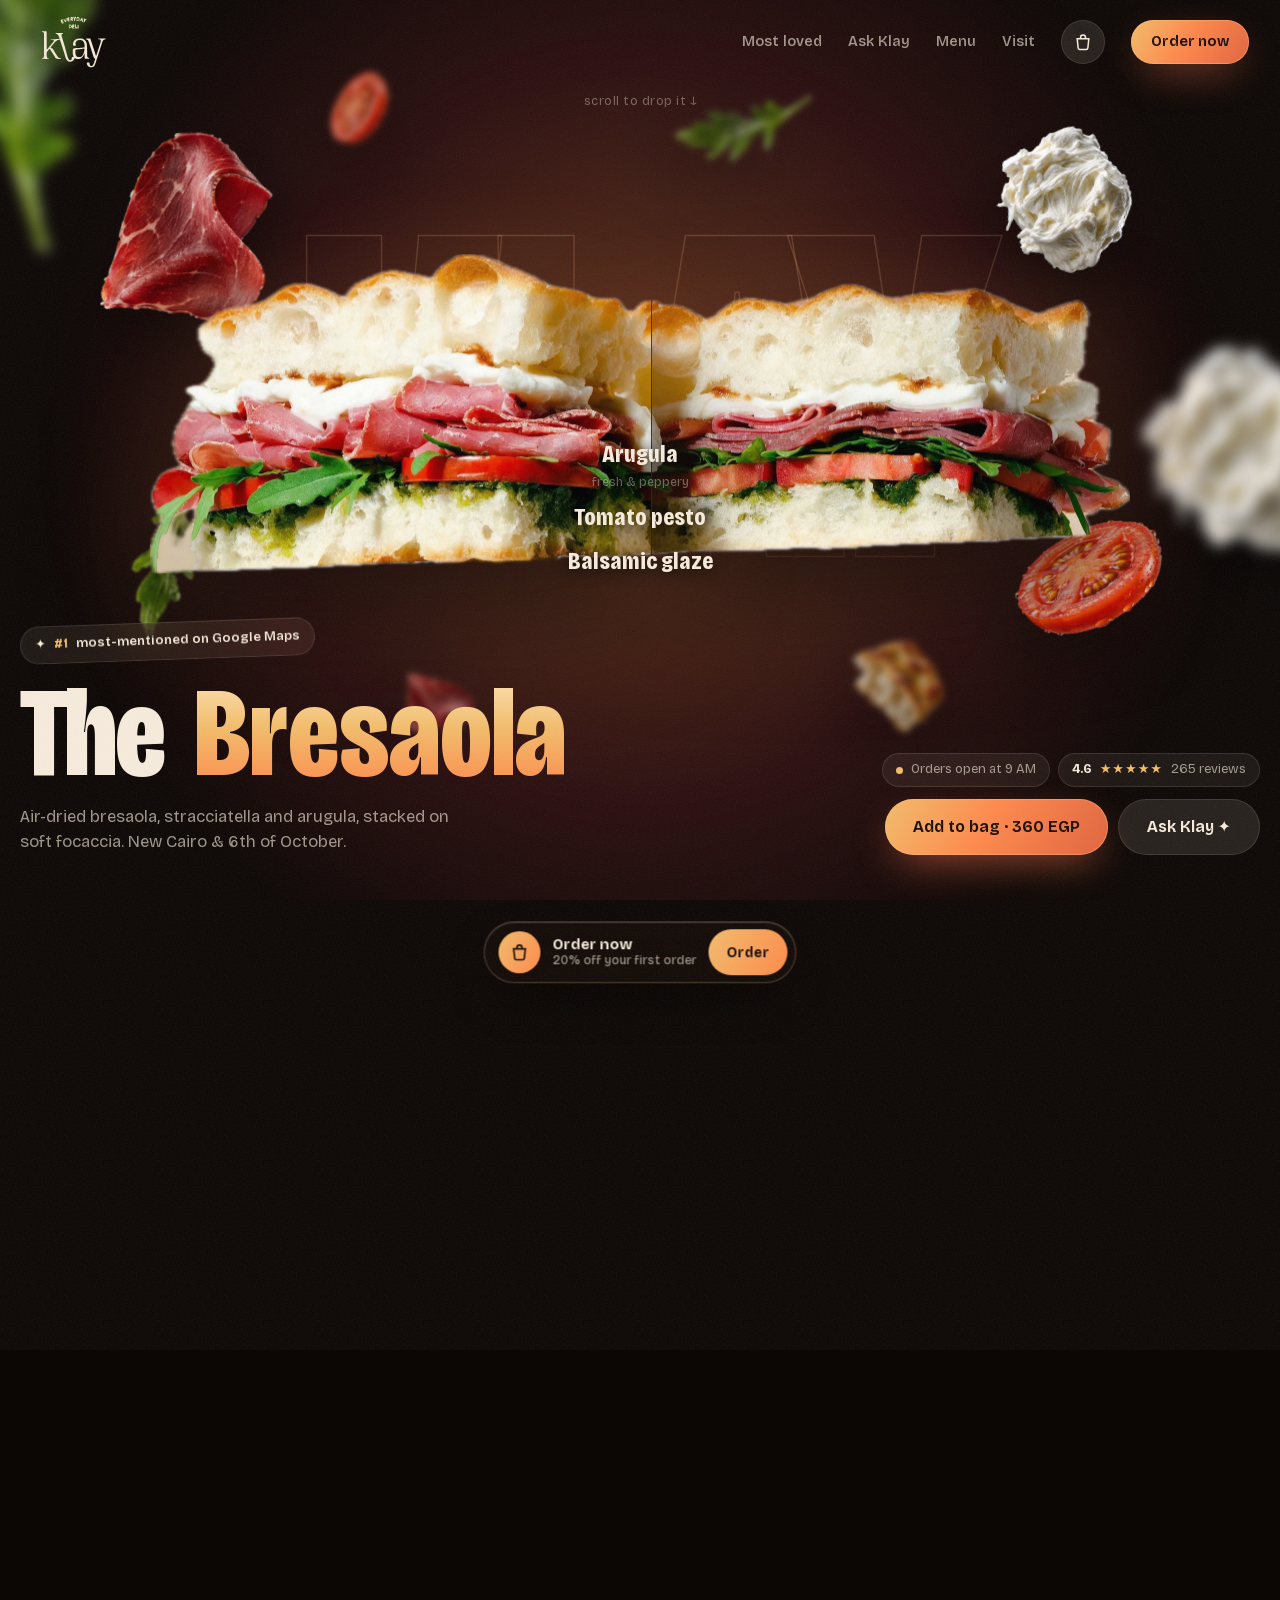
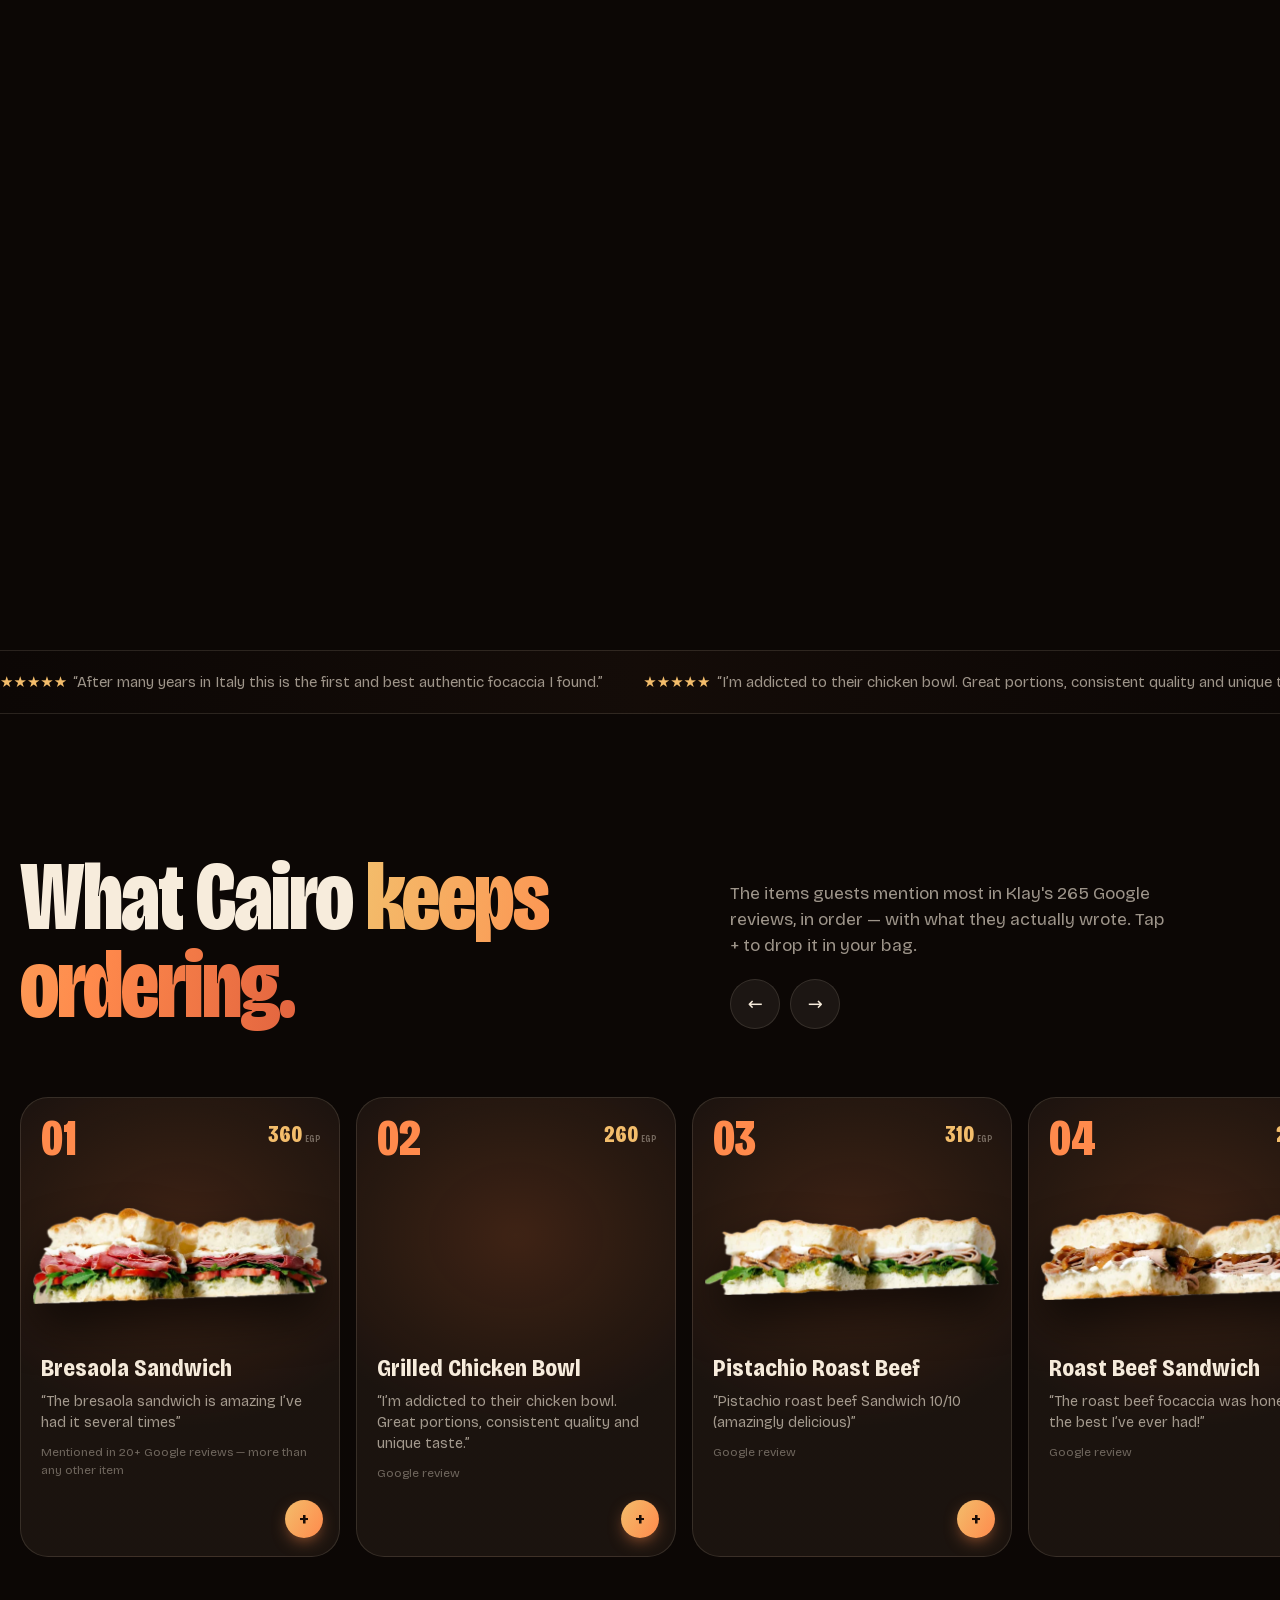
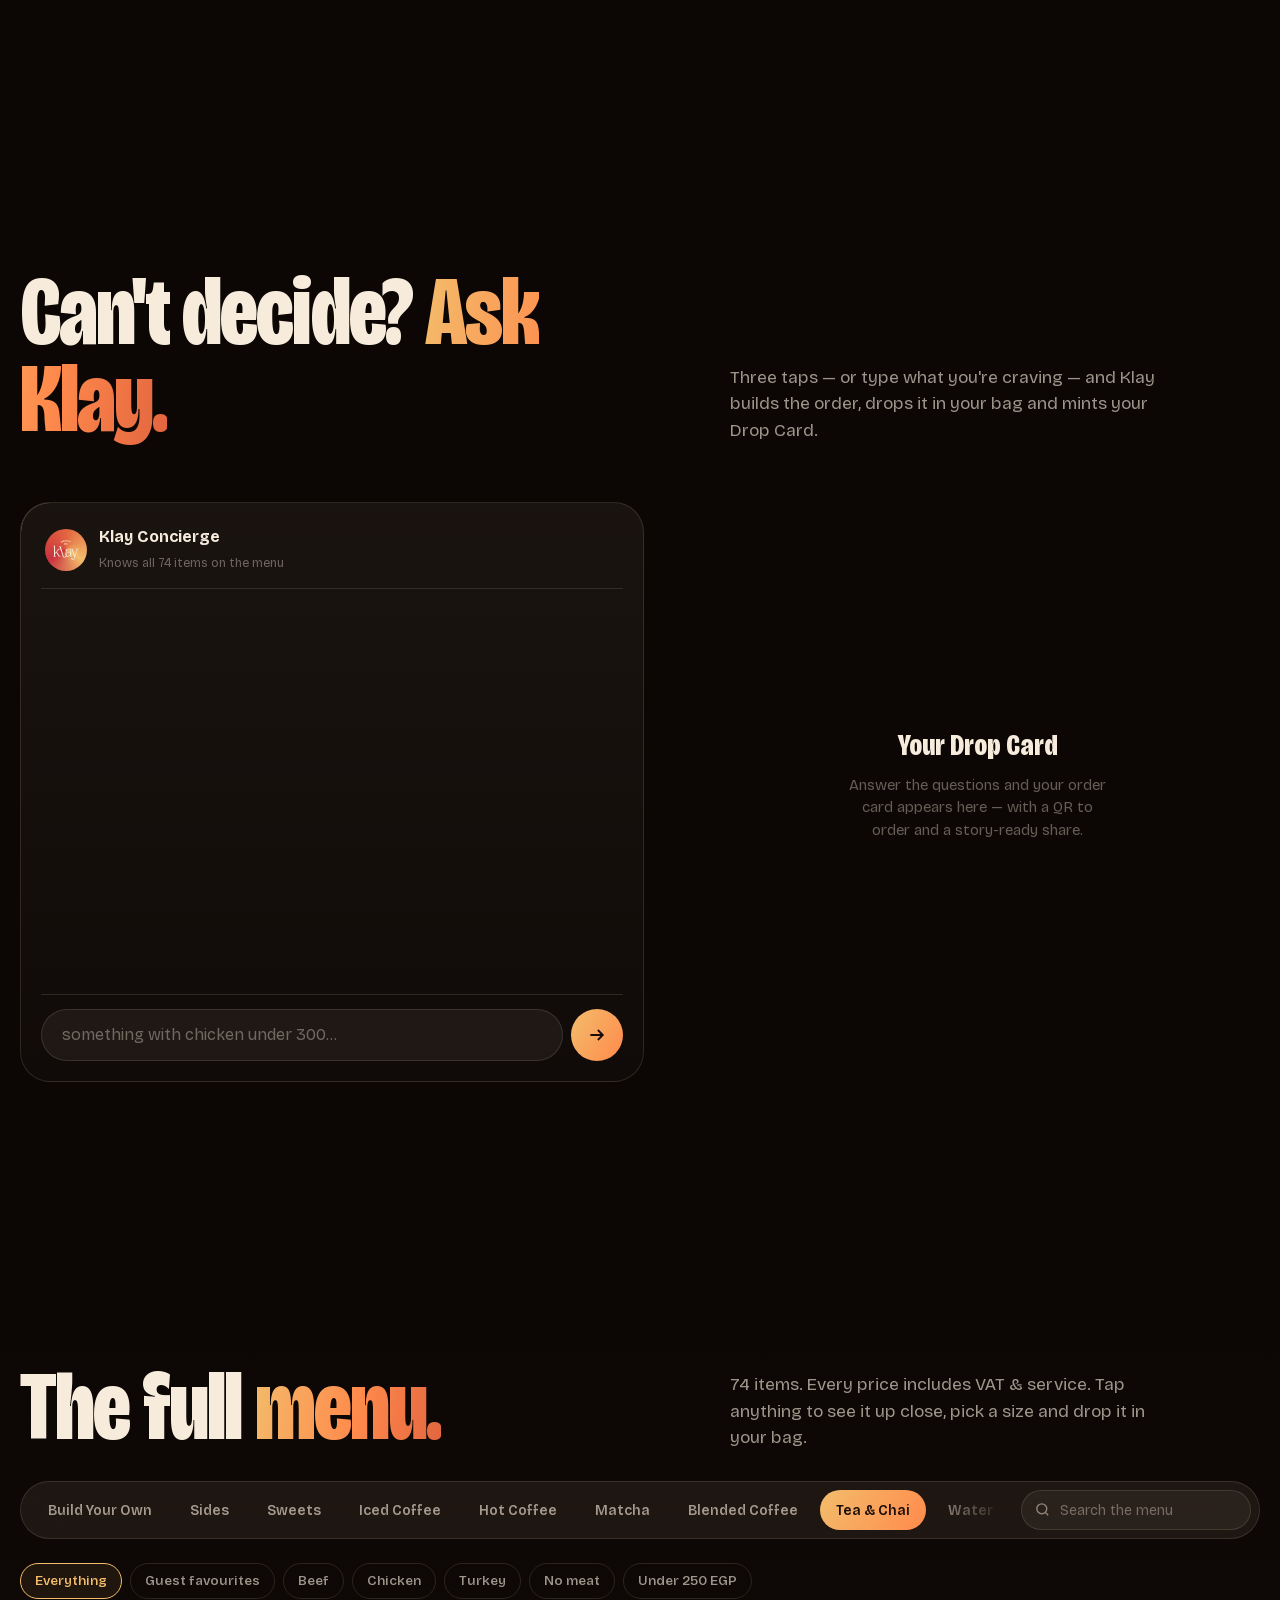
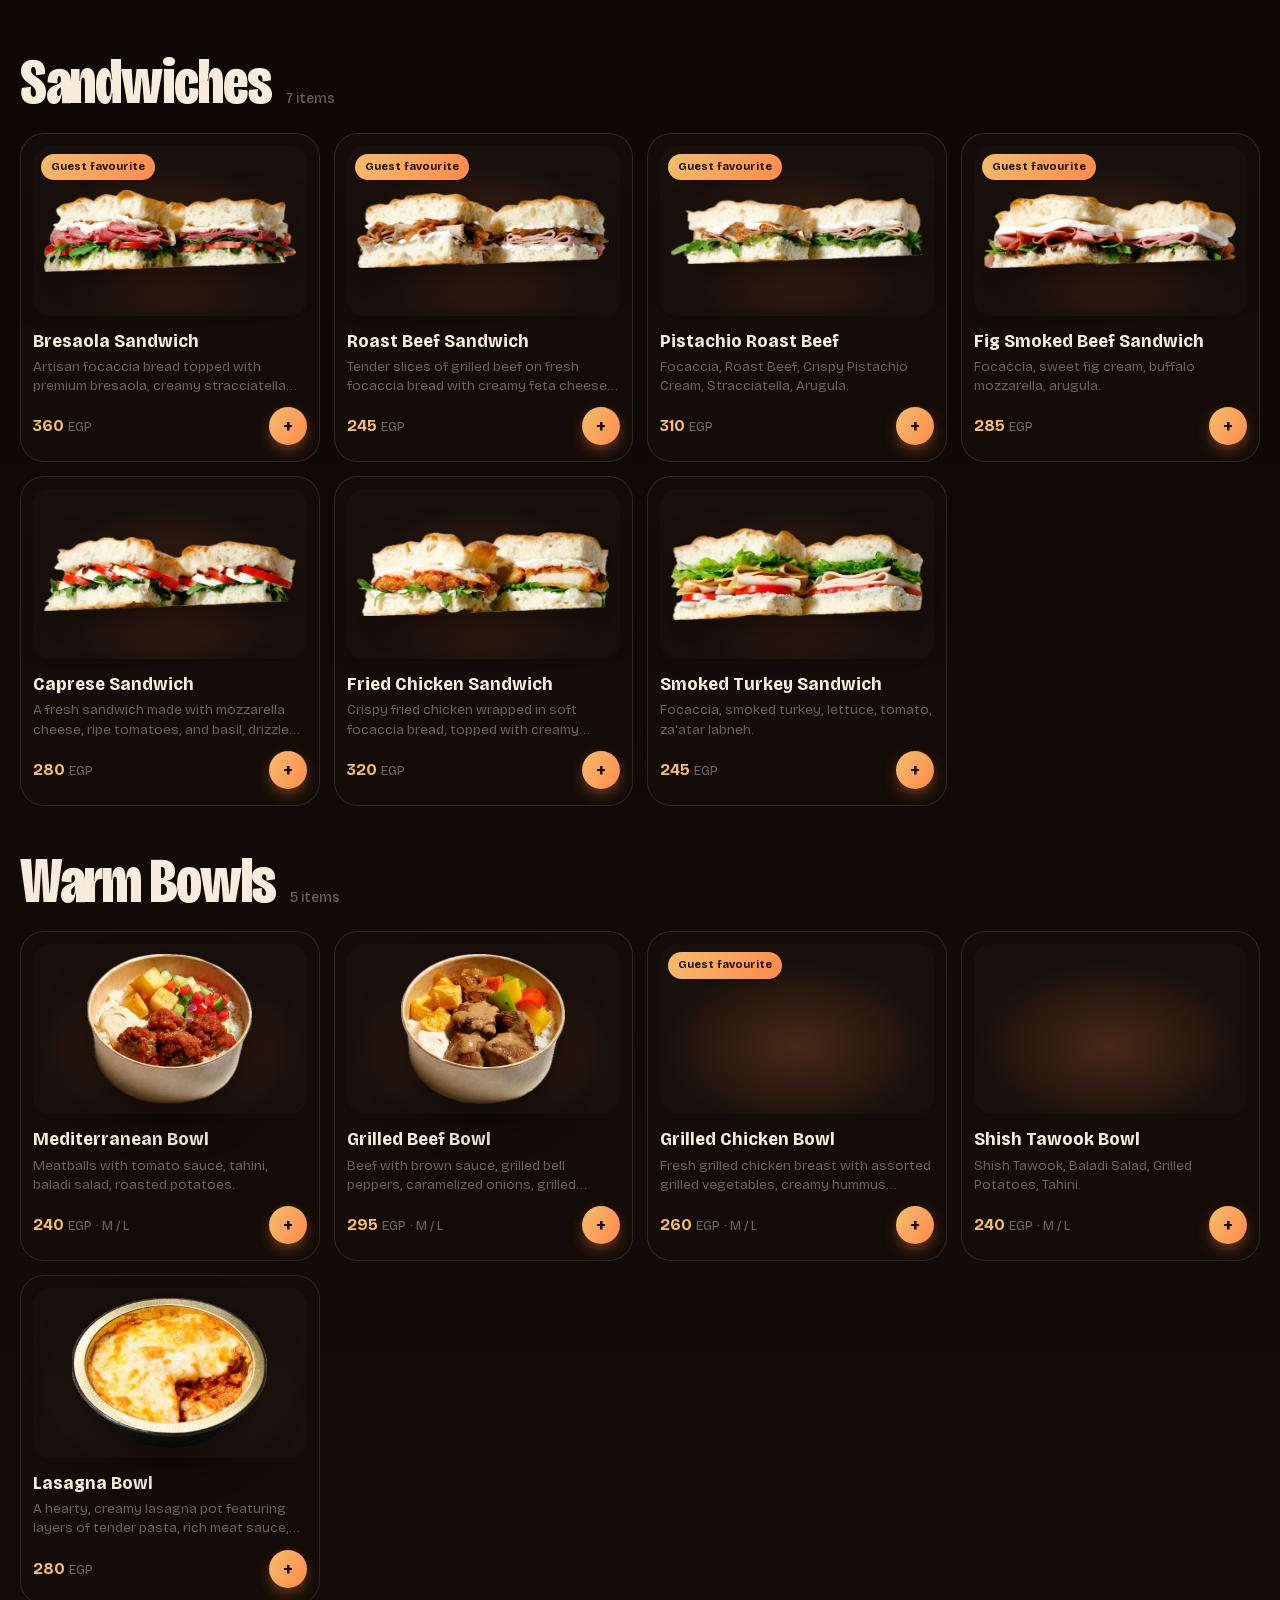
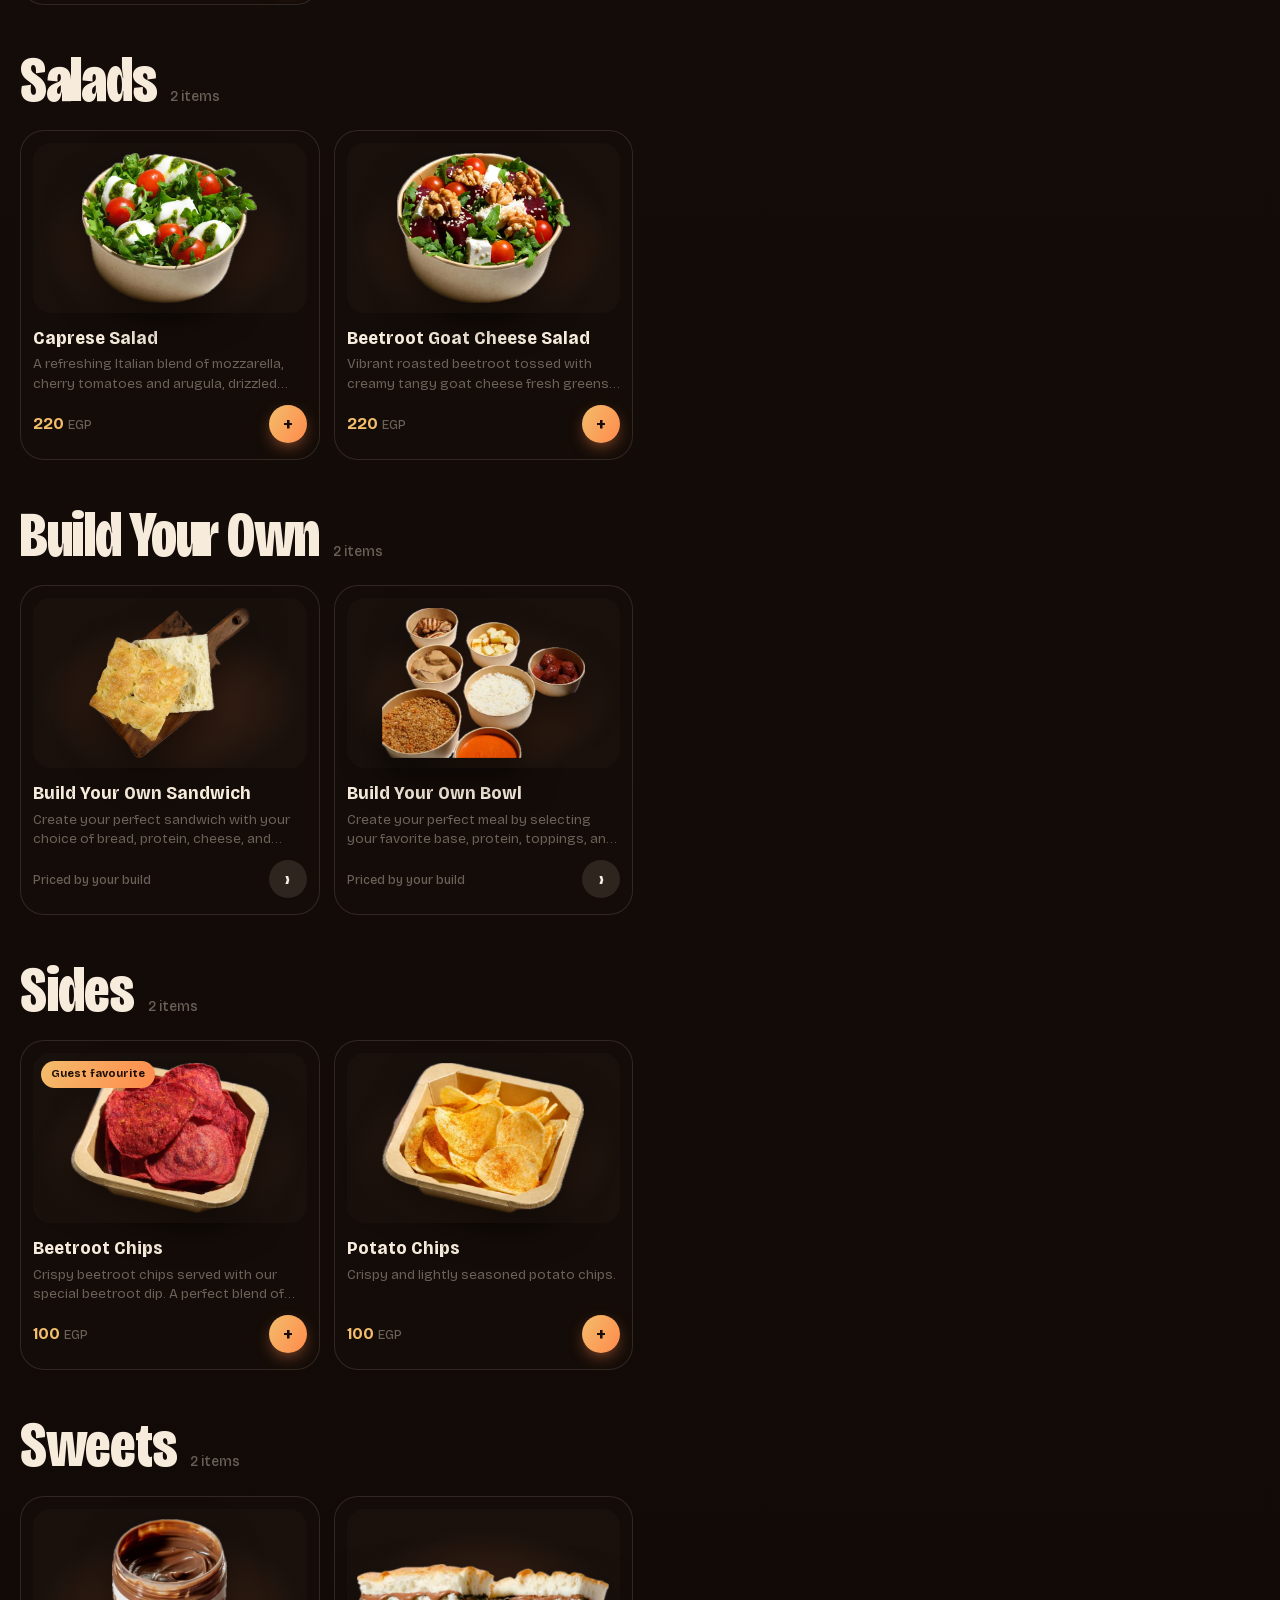
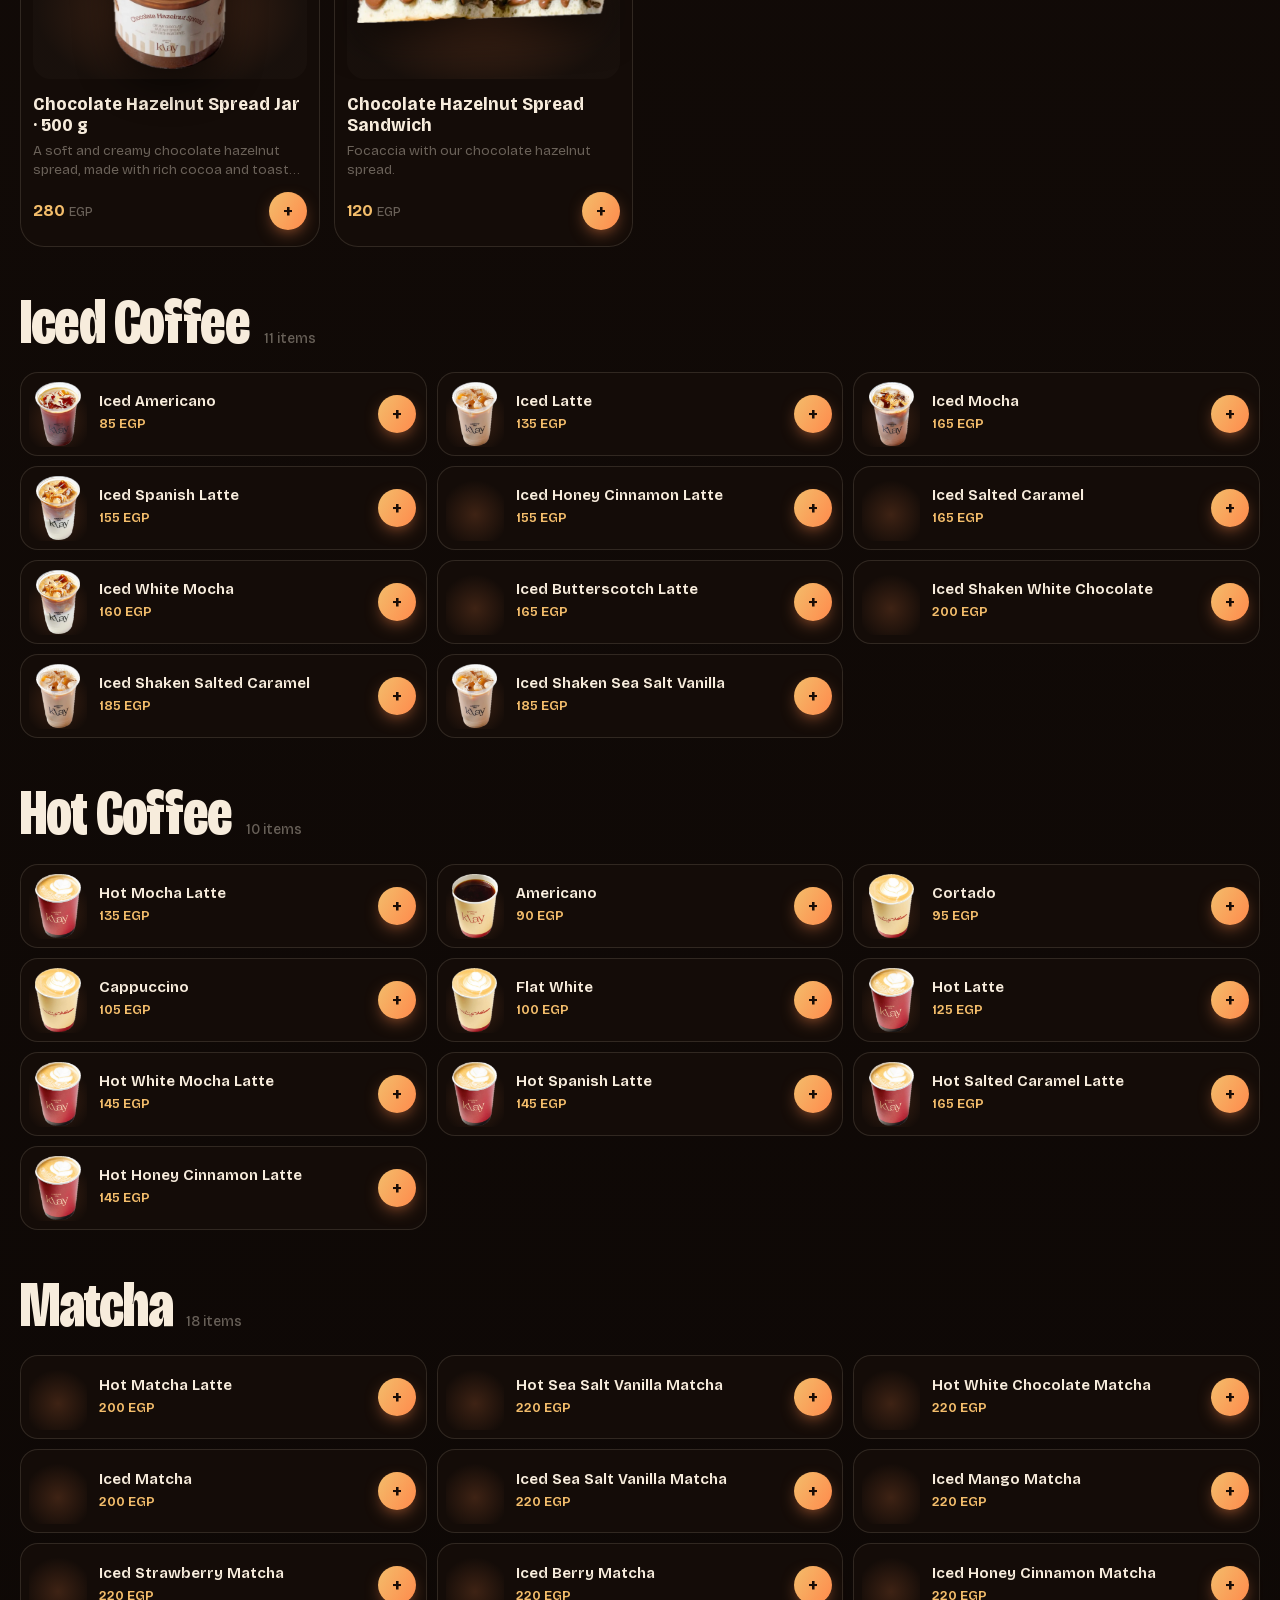
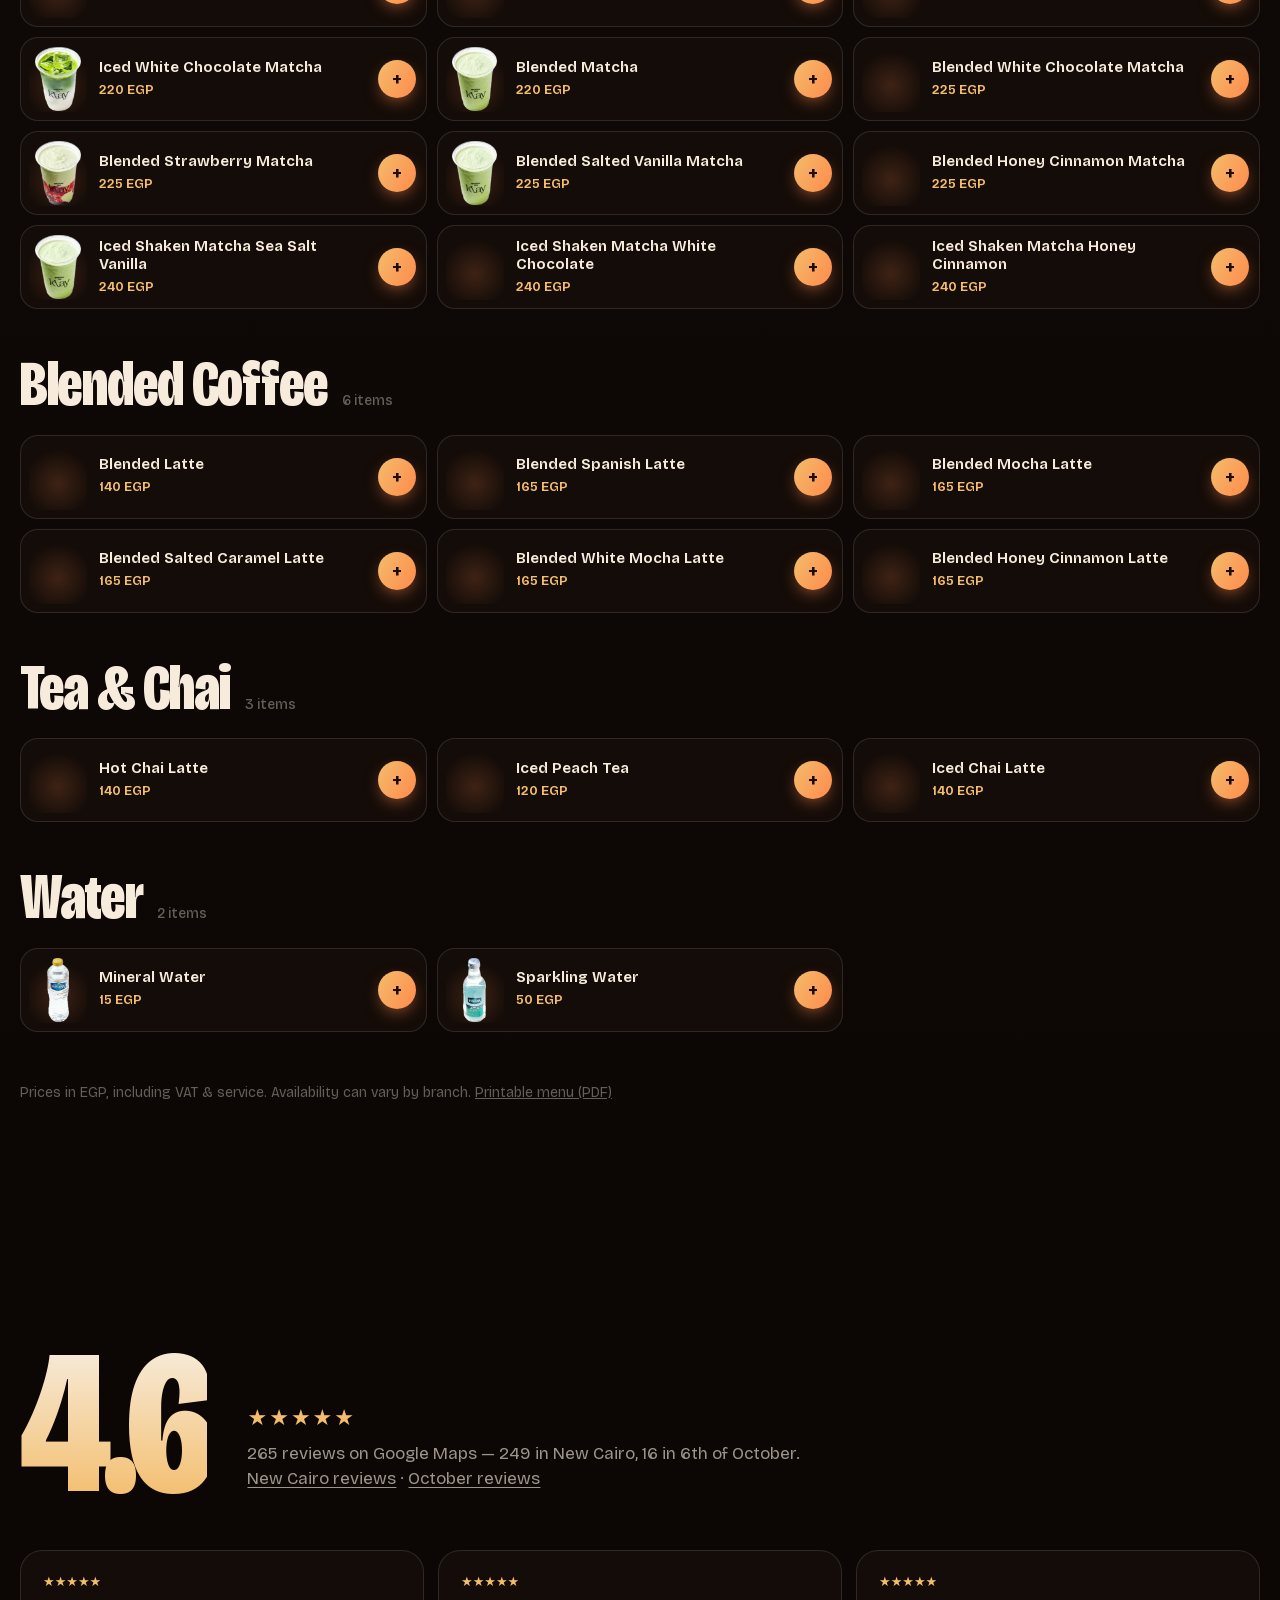
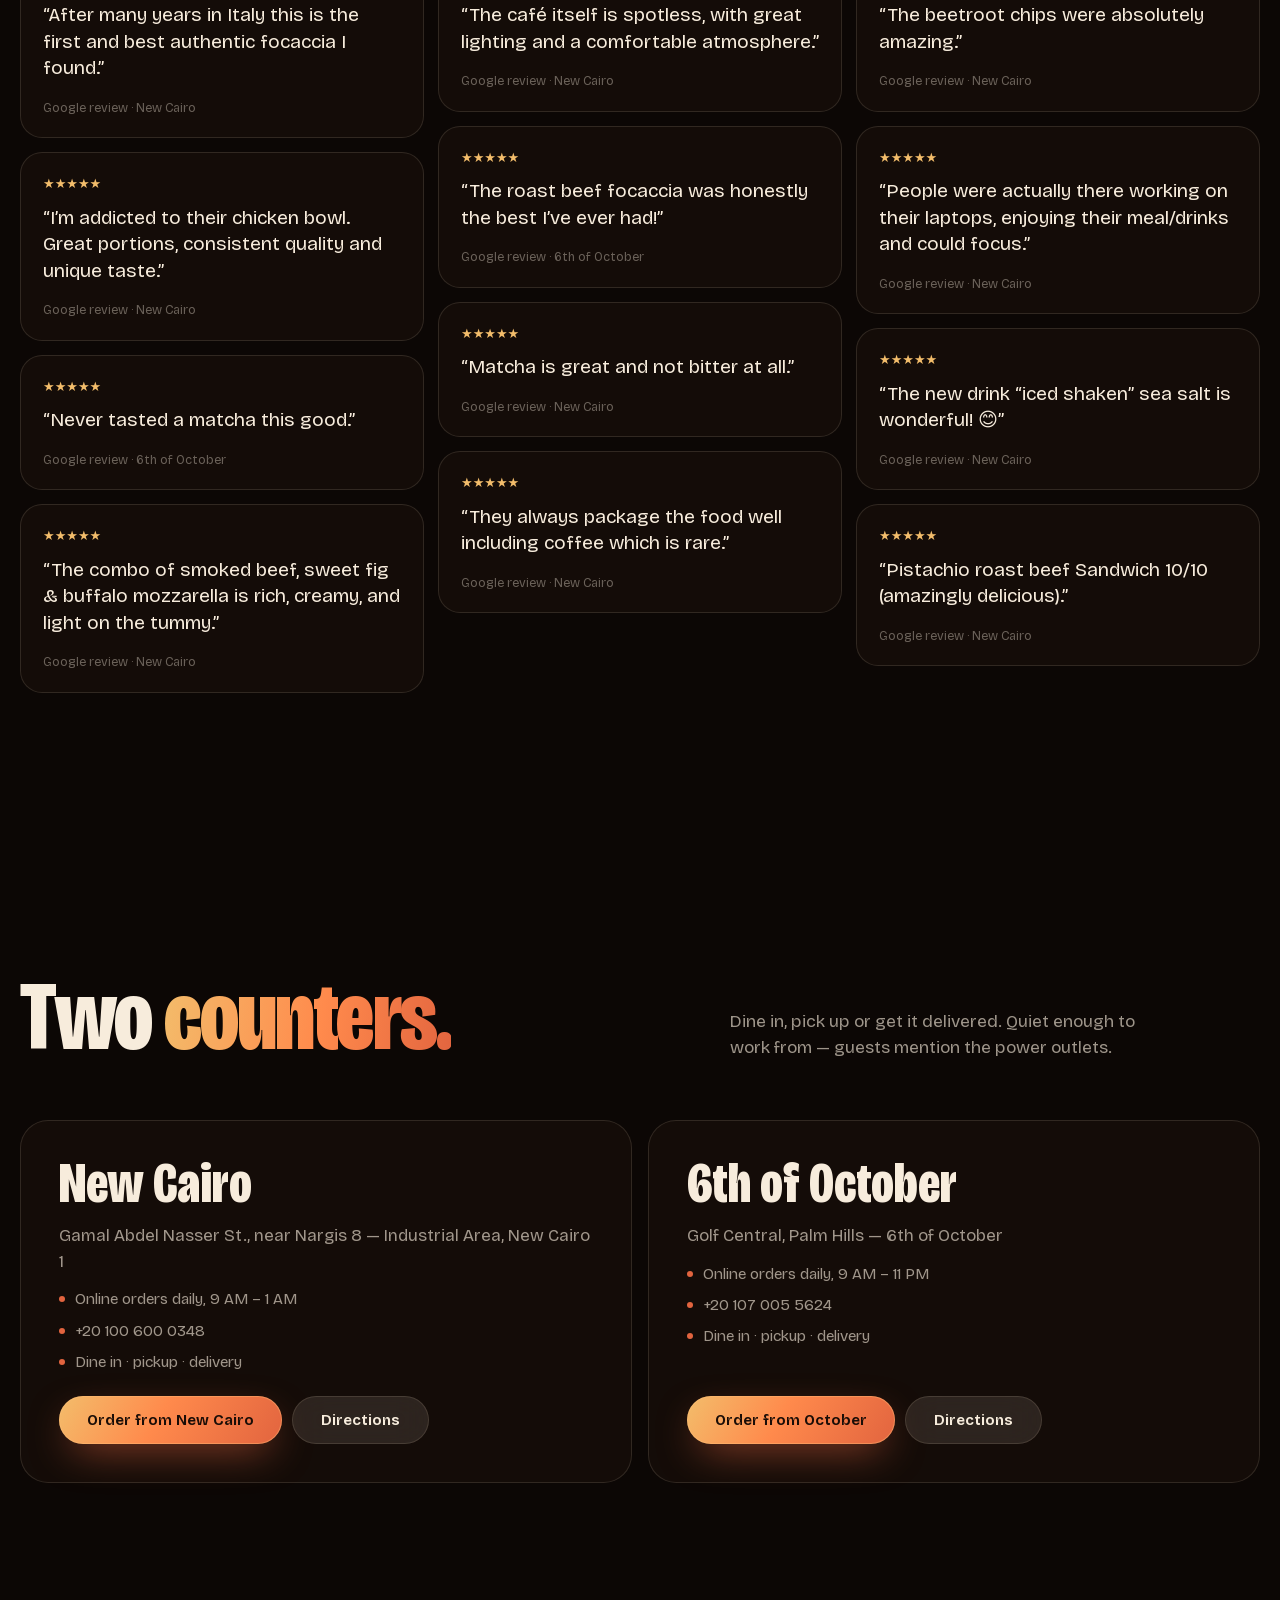
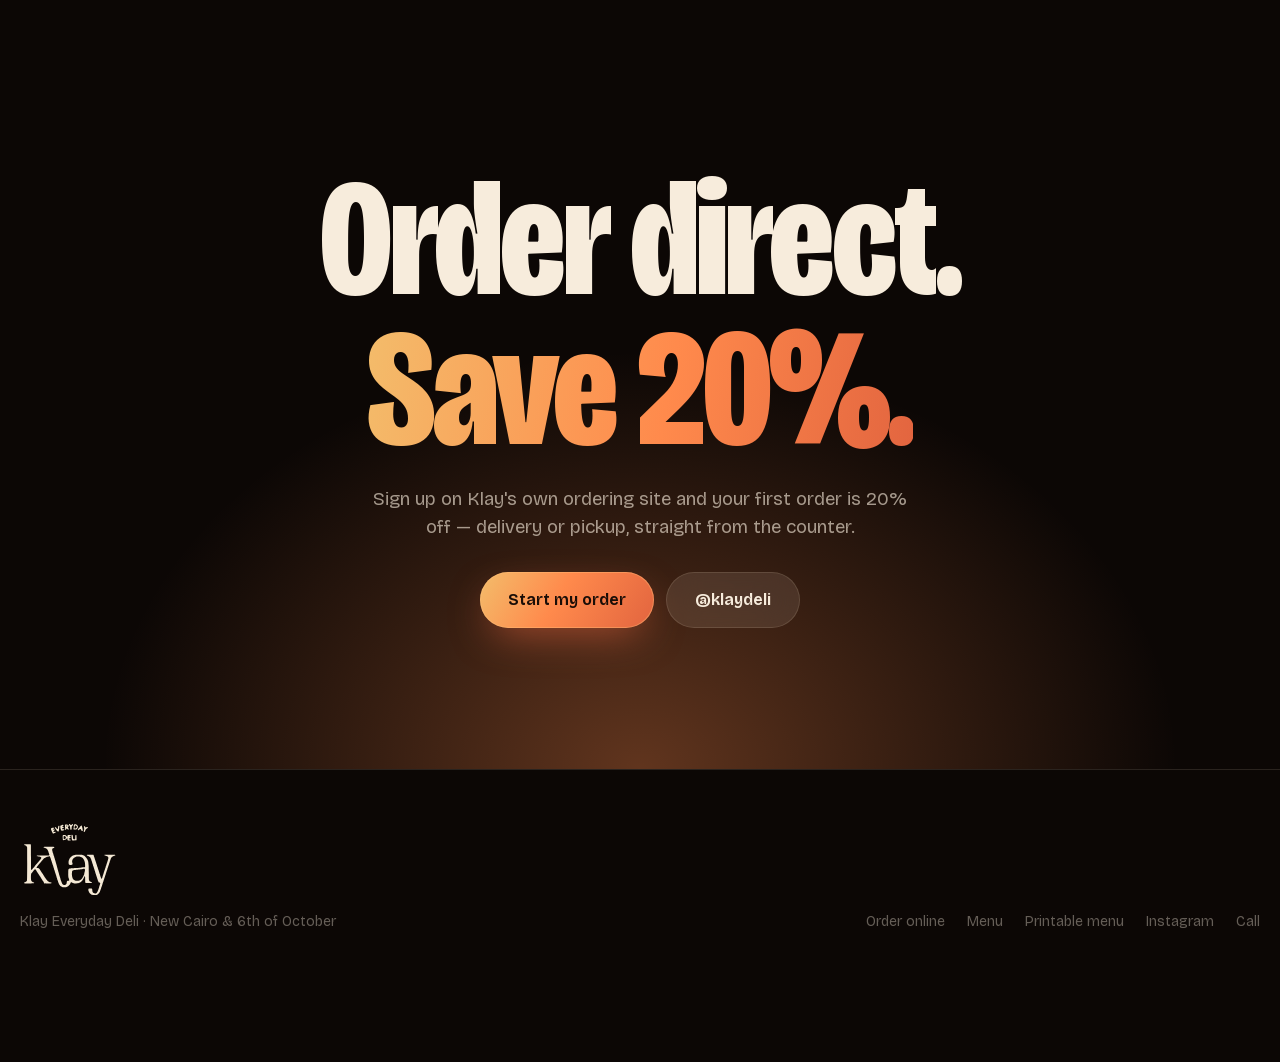
==== commit 1b18ee3a: "site-v4: AI Drop — cinematic hero, liquid-glass bag, holo Drop Card + story share Co-Authored-By: Cl" ====
--- a/index.html
+++ b/index.html
@@ -3,45 +3,48 @@
 <head>
 <meta charset="utf-8">
 <meta name="viewport" content="width=device-width,initial-scale=1,viewport-fit=cover">
-<title>Klay — Everyday Deli · Focaccia sandwiches, warm bowls & coffee in Cairo</title>
-<meta name="description" content="Klay Everyday Deli: focaccia sandwiches, warm bowls, iced shaken coffee and matcha in New Cairo and 6th of October. Rated 4.6 on Google. Order direct for 20% off your first order.">
+<title>KLAY — Everyday Deli · The Drop</title>
+<meta name="description" content="Klay Everyday Deli: focaccia sandwiches, warm bowls, iced shaken coffee and matcha in New Cairo and 6th of October. Rated 4.6 on Google. Order direct — 20% off your first order.">
 <meta name="robots" content="noindex">
-<meta name="theme-color" content="#1d0f0a">
-<meta property="og:title" content="Klay — Everyday Deli">
+<meta name="theme-color" content="#0c0705">
+<meta property="og:title" content="KLAY — The Drop">
 <meta property="og:description" content="The Bresaola, warm bowls & shaken coffee. Order direct — 20% off your first order.">
 <meta property="og:image" content="img/21765-1600.webp">
 <link rel="icon" href="favicon.png">
 <link rel="preload" href="fonts/BricolageGrotesque-300-800.woff2" as="font" type="font/woff2" crossorigin>
+<link rel="preload" as="image" href="cut/bresL-1800.webp" imagesrcset="cut/bresL-1000.webp 1000w, cut/bresL-1800.webp 1800w, cut/bresL-2800.webp 2800w" imagesizes="(max-width:760px) 47vw, 502px">
 <link rel="stylesheet" href="fonts.css">
-<link rel="preload" as="image" href="cut/bresL-1800.webp" imagesrcset="cut/bresL-1000.webp 1000w, cut/bresL-1800.webp 1800w, cut/bresL-2800.webp 2800w" imagesizes="(max-width:760px) 49vw, 604px">
 <link rel="stylesheet" href="styles.css">
 <script type="application/ld+json">{"@context":"https://schema.org","@type":"Restaurant","name":"Klay Everyday Deli","servesCuisine":["Deli","Italian","Sandwiches","Coffee"],"telephone":"+201006000348","url":"https://www.orderklaydeli.com","sameAs":["https://www.instagram.com/klaydeli/"],"priceRange":"EGP 200–400","aggregateRating":{"@type":"AggregateRating","ratingValue":"4.6","reviewCount":"265"}}</script>
 </head>
 <body>
 <header class="hdr" id="hdr">
   <div class="wrap">
-    <a href="#top" class="logo" aria-label="Klay Everyday Deli, back to top"><img class="on-dark" src="logo-cream.svg" alt="Klay Everyday Deli" width="1260" height="1000"><img class="on-light" src="logo-terra.svg" alt="" width="1260" height="1000"></a>
+    <a href="#top" class="logo" aria-label="Klay Everyday Deli, back to top"><img src="logo-cream.svg" alt="Klay Everyday Deli" width="1260" height="1000"></a>
     <nav class="nav" aria-label="Main">
       <a class="l" href="#loved">Most loved</a>
-      <a class="l" href="#concierge">Concierge</a>
+      <a class="l" href="#concierge">Ask Klay</a>
       <a class="l" href="#menu">Menu</a>
       <a class="l" href="#visit">Visit</a>
-      <button class="bagbtn bump-me" id="bagBtn" aria-label="Open your bag"><svg viewBox="0 0 24 24" fill="none" stroke="currentColor" stroke-width="1.8" aria-hidden="true"><path d="M5 8h14l-1.2 11.2a2 2 0 0 1-2 1.8H8.2a2 2 0 0 1-2-1.8L5 8Z"/><path d="M9 8V6.5a3 3 0 0 1 6 0V8"/></svg><span class="bag-n" hidden>0</span></button>
-      <a class="btn b-red hide-m" href="#" data-order>Order now</a>
+      <button class="bagbtn" id="bagBtn" aria-label="Open your bag"><svg viewBox="0 0 24 24" fill="none" stroke="currentColor" stroke-width="1.8" aria-hidden="true"><path d="M5 8h14l-1.2 11.2a2 2 0 0 1-2 1.8H8.2a2 2 0 0 1-2-1.8L5 8Z"/><path d="M9 8V6.5a3 3 0 0 1 6 0V8"/></svg><span class="bag-n" hidden>0</span></button>
+      <a class="btn b-fire hide-m" href="#" data-order>Order now</a>
     </nav>
   </div>
 </header>
 
 <main id="top">
-<section class="cut" id="cut" aria-label="The Bresaola">
-  <div class="stage">
-    <div class="mark" id="mark" aria-hidden="true"><img src="logo-mark.svg" alt="" width="1260" height="640"></div>
-    <div class="hint" id="hint" aria-hidden="true"><i></i>Scroll to cut it open</div>
+<section class="drop" id="cut" aria-label="The Bresaola">
+  <div class="stage" id="stage">
+    <div class="aura" aria-hidden="true"></div>
+    <div class="word" id="word" aria-hidden="true">KLAY</div>
+    <div class="scene" id="scene" aria-hidden="true"></div>
     <div class="halves" id="halves">
-      <div class="half l" id="hl"><img src="cut/bresL-1800.webp" srcset="cut/bresL-1000.webp 1000w, cut/bresL-1800.webp 1800w, cut/bresL-2800.webp 2800w" sizes="(max-width:760px) 49vw, 604px" width="1956" height="1245" alt="Bresaola focaccia sandwich, left half" fetchpriority="high"></div>
-      <div class="half r" id="hr"><img src="cut/bresR-1800.webp" srcset="cut/bresR-1000.webp 953w, cut/bresR-1800.webp 1716w, cut/bresR-2800.webp 2669w" sizes="(max-width:760px) 47vw, 576px" width="1865" height="1245" alt="" fetchpriority="high"></div>
+      <div class="hf">
+        <div class="half l" id="hl"><img src="cut/bresL-1800.webp" srcset="cut/bresL-1000.webp 1000w, cut/bresL-1800.webp 1800w, cut/bresL-2800.webp 2800w" sizes="(max-width:760px) 47vw, 502px" width="1956" height="1245" alt="The Bresaola focaccia sandwich" fetchpriority="high"></div>
+        <div class="half r" id="hr"><img src="cut/bresR-1800.webp" srcset="cut/bresR-1000.webp 953w, cut/bresR-1800.webp 1716w, cut/bresR-2800.webp 2669w" sizes="(max-width:760px) 45vw, 478px" width="1865" height="1245" alt="" fetchpriority="high"></div>
+      </div>
     </div>
-    <ol class="inside" id="inside" aria-label="What's inside">
+    <ol class="inside" id="inside" aria-label="What's inside the Bresaola">
       <li>Focaccia<small>baked soft</small></li>
       <li>Bresaola<small>air-dried beef</small></li>
       <li>Stracciatella<small>creamy cheese</small></li>
@@ -49,49 +52,51 @@
       <li>Tomato pesto</li>
       <li>Balsamic glaze</li>
     </ol>
-    <div class="price-pop" id="pop"><span>The Bresaola</span><b>360</b><span>EGP</span></div>
-    <div class="hero-copy">
+    <div class="scrollcue" id="hint" aria-hidden="true">scroll to drop it ↓</div>
+    <div class="h-copy">
       <div class="wrap">
-        <h1 class="disp">The Bresaola.<span>Klay's most-mentioned sandwich on Google Maps — focaccia, stacked the Italian way.</span></h1>
-        <div class="hero-act">
-          <span class="live" id="live"></span>
-          <a class="rating" href="#reviews"><b>4.6</b><span class="stars" aria-hidden="true">★★★★★</span><span>265 Google reviews</span></a>
-          <button class="btn b-red" data-add-id="21765">Add the Bresaola · 360 EGP</button>
+        <div>
+          <span class="kicker glass">✦ <b>#1</b> most-mentioned on Google Maps</span>
+          <h1 class="disp title" id="title" aria-label="The Bresaola">The <span class="grad">Bresaola</span></h1>
+          <p class="sub">Air-dried bresaola, stracciatella and arugula, stacked on soft focaccia. New Cairo &amp; 6th of October.</p>
+        </div>
+        <div class="h-act">
+          <div class="chiprow"><span class="chip2 glass live" id="live"></span><a class="chip2 glass" href="#reviews"><b>4.6</b><span class="stars" aria-hidden="true">★★★★★</span>265 reviews</a></div>
+          <div class="row"><button class="btn b-fire" data-add-id="21765">Add to bag · 360 EGP</button><a class="btn b-glass" href="#concierge">Ask Klay ✦</a></div>
         </div>
       </div>
     </div>
   </div>
 </section>
 
-<section class="sec counter" id="loved">
+<div class="ticker" aria-hidden="true"><div class="track" id="ticker"></div></div>
+
+<section class="sec" id="loved">
   <div class="wrap head">
-    <h2 class="disp">What Cairo keeps ordering.</h2>
-    <div><p>The items guests mention most in Klay's 265 Google reviews, in order — with what they actually wrote.</p>
+    <h2 class="disp">What Cairo <span class="grad">keeps ordering.</span></h2>
+    <div><p>The items guests mention most in Klay's 265 Google reviews, in order — with what they actually wrote. Tap + to drop it in your bag.</p>
       <div class="rail-nav" style="margin-top:20px"><button aria-label="Previous" data-rail="-1">←</button><button aria-label="Next" data-rail="1">→</button></div></div>
   </div>
   <div class="rail" id="rail"></div>
 </section>
 
-<section class="sec dark conc" id="concierge">
+<section class="sec conc" id="concierge">
   <div class="wrap">
     <div class="head">
-      <h2 class="disp">Can't decide? Ask Klay.</h2>
-      <p>Answer three quick questions — or type what you feel like — and get a matched order with the total. One tap adds it all to your bag.</p>
+      <h2 class="disp">Can't decide? <span class="grad">Ask Klay.</span></h2>
+      <p>Three taps — or type what you're craving — and Klay builds the order, drops it in your bag and mints your Drop Card.</p>
     </div>
     <div class="grid2">
       <div class="chat" aria-label="Klay concierge">
-        <div class="chat-top"><div class="av"><img src="logo-cream.svg" alt="" width="1260" height="1000"></div><div><b>Klay Concierge</b><span><i class="dot"></i>Knows the whole menu</span></div></div>
+        <div class="chat-top"><div class="av"><img src="logo-cream.svg" alt="" width="1260" height="1000"></div><div><b>Klay Concierge</b><span>Knows all 74 items on the menu</span></div></div>
         <div class="msgs" id="msgs" aria-live="polite"></div>
         <form class="ask" id="ask" autocomplete="off">
           <label class="sr" for="askIn">Tell Klay what you feel like</label>
-          <input id="askIn" placeholder="e.g. something with chicken under 300" maxlength="120">
+          <input id="askIn" placeholder="something with chicken under 300…" maxlength="120">
           <button aria-label="Send"><svg viewBox="0 0 24 24" fill="none" stroke="currentColor" stroke-width="2.2"><path d="M4 12h15M13 6l6 6-6 6"/></svg></button>
         </form>
       </div>
-      <div class="printer">
-        <div class="slot"></div>
-        <div class="ticket-wrap"><p class="empty-tk" id="tkEmpty">Your order ticket prints here.</p><div class="ticket" id="ticket" aria-live="polite"></div></div>
-      </div>
+      <div class="dc-slot" id="dcSlot"><p class="dc-empty"><b>Your Drop Card</b>Answer the questions and your order card appears here — with a QR to order and a story-ready share.</p></div>
     </div>
   </div>
 </section>
@@ -99,21 +104,21 @@
 <section class="menu" id="menu">
   <div class="sec wrap" style="padding-bottom:30px">
     <div class="head" style="margin-bottom:0">
-      <h2 class="disp">The full menu.</h2>
-      <p>Every price includes VAT &amp; service. Tap anything for the full photo, sizes and one-tap ordering.</p>
+      <h2 class="disp">The full <span class="grad">menu.</span></h2>
+      <p>74 items. Every price includes VAT &amp; service. Tap anything to see it up close, pick a size and drop it in your bag.</p>
     </div>
   </div>
-  <div class="bar"><div class="wrap"><div class="cats" id="cats"></div>
+  <div class="bar"><div class="in glass"><div class="cats" id="cats"></div>
     <label class="find"><svg viewBox="0 0 24 24" fill="none" stroke="currentColor" stroke-width="2"><circle cx="11" cy="11" r="7"/><path d="M20 20l-3.5-3.5"/></svg><span class="sr">Search the menu</span><input id="q" placeholder="Search the menu" type="search"></label></div></div>
   <div class="wrap">
     <div class="filters" id="filters"></div>
     <div id="mcats"></div>
     <p class="none" id="none">Nothing matches that. Clear a filter or try another word.</p>
-    <p style="color:var(--muted);font-size:14px;padding:50px 0 100px">Prices in EGP, including VAT &amp; service. Availability can vary by branch. <a href="menu.pdf" target="_blank" style="text-decoration:underline">Printable menu (PDF)</a></p>
+    <p style="color:var(--faint);font-size:14px;padding:50px 0 100px">Prices in EGP, including VAT &amp; service. Availability can vary by branch. <a href="menu.pdf" target="_blank" style="text-decoration:underline">Printable menu (PDF)</a></p>
   </div>
 </section>
 
-<section class="sec dark rev" id="reviews">
+<section class="sec rev" id="reviews">
   <div class="wrap">
     <div class="score">
       <div class="big">4.6</div>
@@ -127,17 +132,17 @@
 
 <section class="sec visit" id="visit">
   <div class="wrap">
-    <div class="head"><h2 class="disp">Two counters.</h2><p>Dine in, pick up or get it delivered. Quiet enough to work from — guests mention the power outlets.</p></div>
+    <div class="head"><h2 class="disp">Two <span class="grad">counters.</span></h2><p>Dine in, pick up or get it delivered. Quiet enough to work from — guests mention the power outlets.</p></div>
     <div class="two">
       <article class="br">
         <h3>New Cairo</h3><p class="where">Gamal Abdel Nasser St., near Nargis 8 — Industrial Area, New Cairo 1</p>
         <ul><li>Online orders daily, 9 AM – 1 AM</li><li><a href="tel:+201006000348">+20 100 600 0348</a></li><li>Dine in · pickup · delivery</li></ul>
-        <div class="acts"><a class="btn b-red" href="https://www.orderklaydeli.com/?branch_id=318&utm_source=klay-website&utm_medium=referral&utm_campaign=site" target="_blank" rel="noopener">Order from New Cairo</a><a class="btn b-line" href="https://maps.app.goo.gl/FxuGqQdUEmntTysr9" target="_blank" rel="noopener">Directions &amp; hours</a></div>
+        <div class="acts"><a class="btn b-fire" href="https://www.orderklaydeli.com/?utm_source=klay-website&utm_medium=referral&utm_campaign=site" target="_blank" rel="noopener">Order from New Cairo</a><a class="btn b-glass" href="https://maps.app.goo.gl/FxuGqQdUEmntTysr9" target="_blank" rel="noopener">Directions</a></div>
       </article>
       <article class="br">
         <h3>6th of October</h3><p class="where">Golf Central, Palm Hills — 6th of October</p>
         <ul><li>Online orders daily, 9 AM – 11 PM</li><li><a href="tel:+201070055624">+20 107 005 5624</a></li><li>Dine in · pickup · delivery</li></ul>
-        <div class="acts"><a class="btn b-red" href="https://www.orderklaydeli.com/?branch_id=330&utm_source=klay-website&utm_medium=referral&utm_campaign=site" target="_blank" rel="noopener">Order from October</a><a class="btn b-line" href="https://maps.app.goo.gl/XLF786LsrRgXWiDf9" target="_blank" rel="noopener">Directions &amp; hours</a></div>
+        <div class="acts"><a class="btn b-fire" href="https://www.orderklaydeli.com/?utm_source=klay-website&utm_medium=referral&utm_campaign=site" target="_blank" rel="noopener">Order from October</a><a class="btn b-glass" href="https://maps.app.goo.gl/XLF786LsrRgXWiDf9" target="_blank" rel="noopener">Directions</a></div>
       </article>
     </div>
   </div>
@@ -145,9 +150,9 @@
 
 <section class="sec final">
   <div class="wrap">
-    <h2 class="disp">Order direct.<br>Save 20%.</h2>
+    <h2 class="disp">Order direct.<br><span class="grad">Save 20%.</span></h2>
     <p>Sign up on Klay's own ordering site and your first order is 20% off — delivery or pickup, straight from the counter.</p>
-    <div class="acts"><a class="btn b-cream" href="#" data-order>Start my order</a><a class="btn b-line" href="https://www.instagram.com/klaydeli/" target="_blank" rel="noopener">@klaydeli on Instagram</a></div>
+    <div class="acts"><a class="btn b-fire" href="#" data-order>Start my order</a><a class="btn b-glass" href="https://www.instagram.com/klaydeli/" target="_blank" rel="noopener">@klaydeli</a></div>
   </div>
 </section>
 </main>
@@ -159,13 +164,15 @@
   </div>
 </footer>
 
-<div class="mbar bump-me" id="mbar"><a href="#" data-order><span class="mb-t">Order now<small>20% off your first order</small></span><i class="mb-i">Order</i></a></div>
+<div class="island" id="island"><a href="#" data-order id="islandA"><span class="is-th" id="isTh"></span><span class="is-t" id="isT"></span><span class="is-go" id="isGo">Order</span></a></div>
 <div class="toast" id="toast" role="status" aria-live="polite"></div>
 <dialog class="bag" id="bag" aria-label="Your bag"><div class="bag-in" id="bagIn"></div></dialog>
 <dialog class="sheet" id="sheet" aria-label="Item details"><div class="sh-in" id="shIn"></div></dialog>
+<dialog class="dcd" id="dcd" aria-label="Your Drop Card"><div id="dcdIn" style="position:relative"></div></dialog>
 
 <script src="data.js"></script>
 <script src="cutdims.js"></script>
+<script src="qrcode.js"></script>
 <script src="klay-brain.js"></script>
 <script src="app.js"></script>
 </body>
--- a/styles.css
+++ b/styles.css
@@ -1,436 +1,461 @@
+/* KLAY — "AI Drop" (site-v4). Dark cinematic, liquid glass, ember light. */
 :root{
-  --esp:#1d0f0a;--esp-2:#2a1610;--terra:#7c3c2b;--terra-l:#a85a43;--cup:#a3313a;
-  --sand:#e0d0ba;--sand-2:#eadfcd;--paper:#f6efe4;--ink:#1d0f0a;--muted:#5e4639;
-  --cream:#f4e8d4;--pesto:#5d7a2c;
-  --disp:"Bricolage Grotesque",system-ui,sans-serif;
-  --body:"Bricolage Grotesque",system-ui,-apple-system,"Segoe UI",sans-serif;
+  --void:#0c0705;--void-2:#140c08;--void-3:#1d120d;
+  --ember:#e2643f;--ember-2:#ff8a4c;--gold:#f3bd6b;--terra:#7c3c2b;--cup:#c8323f;
+  --cream:#f7ecdc;--mute:rgba(247,236,220,.62);--faint:rgba(247,236,220,.38);
+  --glass:rgba(255,236,214,.065);--glass-2:rgba(255,236,214,.11);--line:rgba(255,236,214,.12);
+  --disp:"Bricolage Grotesque",system-ui,sans-serif;--body:"Bricolage Grotesque",system-ui,-apple-system,"Segoe UI",sans-serif;
   --mono:"Courier Prime","Courier New",monospace;
-  --ease:cubic-bezier(.22,.8,.2,1);
-  --wrap:min(1280px,calc(100vw - 48px));
+  --ease:cubic-bezier(.22,.8,.2,1);--spring:cubic-bezier(.34,1.56,.64,1);
+  --wrap:min(1280px,calc(100vw - 40px));
 }
 *{box-sizing:border-box;margin:0;padding:0}
-html{-webkit-text-size-adjust:100%;scroll-padding-top:80px;scroll-behavior:smooth}
-html.locked{overflow:hidden}
-html.locked body{overflow:hidden}
-body{font-family:var(--body);font-variation-settings:"opsz" 14,"wdth" 100;color:var(--ink);background:var(--paper);font-size:17px;line-height:1.55;-webkit-font-smoothing:antialiased;overflow-x:clip}
+html{-webkit-text-size-adjust:100%;scroll-padding-top:80px;scroll-behavior:smooth;background:var(--void)}
+html.locked,html.locked body{overflow:hidden}
+body{font-family:var(--body);color:var(--cream);background:var(--void);font-size:17px;line-height:1.5;-webkit-font-smoothing:antialiased;overflow-x:clip}
+body:after{content:"";position:fixed;inset:-50%;z-index:300;pointer-events:none;opacity:.07;background-image:url("data:image/svg+xml,%3Csvg xmlns='http://www.w3.org/2000/svg' width='160' height='160'%3E%3Cfilter id='n'%3E%3CfeTurbulence type='fractalNoise' baseFrequency='.85' numOctaves='3' stitchTiles='stitch'/%3E%3C/filter%3E%3Crect width='100%25' height='100%25' filter='url(%23n)'/%3E%3C/svg%3E");animation:grain 1s steps(4) infinite}
+@keyframes grain{25%{transform:translate(-3%,2%)}50%{transform:translate(2%,-3%)}75%{transform:translate(-2%,-2%)}}
 img{display:block;max-width:100%;height:auto}
 a{color:inherit;text-decoration:none}
 button,input{font:inherit;color:inherit}
 button{background:none;border:0;cursor:pointer}
-:focus-visible{outline:2.5px solid var(--terra-l);outline-offset:3px;border-radius:6px}
+:focus-visible{outline:2px solid var(--gold);outline-offset:3px;border-radius:8px}
+::selection{background:var(--ember);color:#fff}
 .wrap{width:var(--wrap);margin-inline:auto}
-.disp{font-family:var(--disp);font-weight:800;font-variation-settings:"opsz" 96,"wdth" 75;letter-spacing:-.018em;line-height:.92}
+.disp{font-family:var(--disp);font-weight:800;font-variation-settings:"opsz" 96,"wdth" 75;letter-spacing:-.02em;line-height:.9}
 .sr{position:absolute;width:1px;height:1px;overflow:hidden;clip:rect(0 0 0 0)}
+.glass{background:var(--glass);border:1px solid var(--line);backdrop-filter:blur(22px) saturate(1.5);-webkit-backdrop-filter:blur(22px) saturate(1.5)}
 
 /* buttons */
-.btn{display:inline-flex;align-items:center;justify-content:center;gap:10px;height:54px;padding:0 26px;border-radius:999px;font-weight:650;font-size:16px;transition:transform .25s var(--ease),background .25s,color .25s,border-color .25s;white-space:nowrap}
-.btn:active{transform:scale(.97)}
-.b-red{background:var(--cup);color:#fff}
-.b-red:hover{background:#8c2830}
-.b-cream{background:var(--cream);color:var(--esp)}
-.b-cream:hover{background:#fff}
-.b-line{border:1.5px solid currentColor;opacity:.9}
-.b-line:hover{opacity:1}
+.btn{position:relative;display:inline-flex;align-items:center;justify-content:center;gap:10px;height:56px;padding:0 28px;border-radius:999px;font-weight:650;font-size:16px;white-space:nowrap;transition:transform .3s var(--spring),box-shadow .3s,background .3s;isolation:isolate}
+.btn:active{transform:scale(.95)}
+.b-fire{color:#1a0d07;background:linear-gradient(120deg,var(--gold),var(--ember-2) 45%,var(--ember));box-shadow:0 0 0 1px rgba(255,190,120,.4) inset,0 14px 40px -12px rgba(226,100,63,.75)}
+.b-fire:hover{transform:translateY(-2px);box-shadow:0 0 0 1px rgba(255,210,150,.6) inset,0 18px 50px -10px rgba(255,138,76,.9)}
+.b-glass{background:var(--glass-2);border:1px solid var(--line);backdrop-filter:blur(18px);-webkit-backdrop-filter:blur(18px)}
+.b-glass:hover{background:rgba(255,236,214,.16)}
+.b-line{border:1px solid var(--line)}
 
 /* header */
-.hdr{position:fixed;inset:0 0 auto;z-index:80;color:var(--cream);transition:background .35s,color .35s,box-shadow .35s}
-.hdr.light{background:rgba(246,239,228,.86);backdrop-filter:blur(14px) saturate(1.3);-webkit-backdrop-filter:blur(14px) saturate(1.3);color:var(--ink);box-shadow:0 1px 0 rgba(29,15,10,.08)}
-.hdr .wrap{display:flex;align-items:center;justify-content:space-between;height:72px}
-.hdr .logo{width:84px;display:block}
+.hdr{position:fixed;inset:12px 0 auto;z-index:80;pointer-events:none}
+.hdr .wrap{display:flex;align-items:center;justify-content:space-between;height:60px;padding:0 10px 0 18px;border-radius:999px;pointer-events:auto;transition:background .4s,border-color .4s;border:1px solid transparent}
+.hdr.light .wrap{background:rgba(20,12,8,.55);border-color:var(--line);backdrop-filter:blur(20px) saturate(1.6);-webkit-backdrop-filter:blur(20px) saturate(1.6)}
+.hdr .logo{width:70px;display:block}
 .hdr .logo img{width:100%}
-.hdr .logo .on-light{display:none}
-.hdr.light .logo .on-dark{display:none}.hdr.light .logo .on-light{display:block}
-.nav{display:flex;align-items:center;gap:30px;font-weight:550;font-size:15px}
-.nav a.l{opacity:.82;transition:opacity .2s}.nav a.l:hover{opacity:1}
-.nav .btn{height:44px;padding:0 20px;font-size:15px}
-
-/* HERO — the cut */
-.cut{height:290vh;height:290svh;background:var(--esp);color:var(--cream);position:relative}
-.stage{position:sticky;top:0;height:100vh;height:100svh;overflow:hidden;display:grid;place-items:center}
-.stage:before{content:"";position:absolute;width:120vmax;height:120vmax;left:50%;top:56%;transform:translate(-50%,-50%);background:radial-gradient(closest-side,rgba(168,90,67,.32),rgba(29,15,10,0) 70%);pointer-events:none}
-.mark{position:absolute;left:50%;top:46%;width:min(100vw,1300px);transform:translate(-50%,-50%);opacity:.95;will-change:transform,opacity}
-.mark img{width:100%}
-.halves{position:absolute;left:50%;top:45%;width:min(84vw,1060px);aspect-ratio:3821/1245;transform:translate(-50%,-50%)}
-.half{position:absolute;top:0;height:100%;will-change:transform;filter:drop-shadow(0 40px 50px rgba(0,0,0,.55))}
+.nav{display:flex;align-items:center;gap:26px;font-weight:550;font-size:14.5px}
+.nav a.l{color:var(--mute);transition:color .2s}.nav a.l:hover{color:var(--cream)}
+.nav .btn{height:44px;padding:0 20px;font-size:14.5px}
+.bagbtn{position:relative;width:44px;height:44px;border-radius:50%;display:grid;place-items:center;background:var(--glass-2);border:1px solid var(--line)}
+.bagbtn svg{width:20px;height:20px}
+.bag-n{position:absolute;top:-5px;right:-5px;min-width:21px;height:21px;padding:0 6px;border-radius:11px;background:var(--ember);color:#fff;font-size:11.5px;font-weight:800;display:grid;place-items:center;box-shadow:0 0 14px rgba(226,100,63,.8)}
+.bag-n[hidden]{display:none}
+
+/* ================= HERO: THE DROP ================= */
+.drop{height:250vh;height:250svh;position:relative;background:var(--void)}
+.stage{position:sticky;top:0;height:100vh;height:100svh;overflow:hidden;perspective:1400px}
+.aura{position:absolute;left:50%;top:48%;width:min(130vmax,1800px);aspect-ratio:1;transform:translate(-50%,-50%);background:radial-gradient(closest-side,rgba(255,138,76,.38),rgba(200,50,63,.16) 45%,rgba(12,7,5,0) 72%);filter:blur(10px);animation:breathe 7s ease-in-out infinite;pointer-events:none}
+@keyframes breathe{50%{transform:translate(-50%,-50%) scale(1.08);opacity:.85}}
+.word{position:absolute;left:50%;top:44%;transform:translate(-50%,-50%);font-family:var(--disp);font-weight:800;font-variation-settings:"opsz" 96,"wdth" 75;font-size:min(38vw,560px);line-height:.8;letter-spacing:-.04em;color:transparent;-webkit-text-stroke:1.5px rgba(255,190,140,.2);white-space:nowrap;pointer-events:none;user-select:none}
+.scene{position:absolute;inset:0;transform-style:preserve-3d}
+.ing{position:absolute;left:50%;top:46%;will-change:transform;pointer-events:none}
+.ing i{display:block;animation:floaty var(--fd,7s) ease-in-out infinite alternate;animation-delay:var(--dl,0s)}
+.ing img{width:100%;height:auto;filter:drop-shadow(0 30px 40px rgba(0,0,0,.6))}
+@keyframes floaty{from{transform:translateY(-10px) rotate(-4deg)}to{transform:translateY(12px) rotate(5deg)}}
+.halves{position:absolute;left:50%;top:46%;width:min(80vw,980px);aspect-ratio:3821/1245;transform:translate(-50%,-50%)}
+.halves .hf{position:absolute;inset:0;animation:hover 6s ease-in-out infinite alternate}
+@keyframes hover{to{transform:translateY(-14px)}}
+.half{position:absolute;top:0;height:100%;will-change:transform;filter:drop-shadow(0 50px 60px rgba(0,0,0,.7)) drop-shadow(0 0 40px rgba(255,138,76,.18))}
 .half img{height:100%;width:auto;max-width:none}
 .half.l{left:0;width:51.3%;z-index:1}.half.r{right:0;width:48.81%}
-.inside{position:absolute;left:50%;top:45%;transform:translate(-50%,-50%);display:grid;gap:clamp(6px,1.1vh,12px);text-align:center;pointer-events:none;z-index:2}
-.inside li{list-style:none;text-shadow:0 2px 12px rgba(29,15,10,.9);font-family:var(--disp);font-weight:700;font-variation-settings:"opsz" 48,"wdth" 80;font-size:clamp(17px,2vw,28px);letter-spacing:-.01em;opacity:0;transform:translateY(14px);transition:opacity .5s var(--ease),transform .5s var(--ease)}
+.h-copy{position:absolute;left:0;right:0;bottom:clamp(22px,5vh,56px);z-index:5}
+.h-copy .wrap{display:flex;justify-content:space-between;align-items:end;gap:20px}
+.kicker{display:inline-flex;align-items:center;gap:8px;padding:8px 14px;border-radius:999px;font-size:13px;font-weight:600;margin-bottom:16px;transform:rotate(-2deg)}
+.kicker b{color:var(--gold)}
+.title{font-size:clamp(58px,10vw,168px)}
+.title .ch{display:inline-block;opacity:0;transform:translateY(60%) rotate(8deg);filter:blur(12px);animation:chIn .9s var(--ease) forwards;animation-delay:calc(var(--i) * 45ms + .5s)}
+.title .sp{display:inline-block;width:.24em}
+@keyframes chIn{to{opacity:1;transform:none;filter:none}}
+.title .grad .ch{background:linear-gradient(180deg,#ffe2b3,var(--gold) 45%,var(--ember-2));-webkit-background-clip:text;background-clip:text;color:transparent;padding-right:.02em}
+.sub{max-width:440px;color:var(--mute);font-size:clamp(15px,1.3vw,18px);margin-top:14px;opacity:0;animation:fadeUp .8s var(--ease) 1.3s forwards}
+@keyframes fadeUp{from{opacity:0;transform:translateY(14px)}to{opacity:1;transform:none}}
+.h-act{display:flex;flex-direction:column;align-items:flex-end;gap:12px;opacity:0;animation:fadeUp .8s var(--ease) 1.5s forwards}
+.h-act .row{display:flex;gap:10px}
+.chiprow{display:flex;gap:8px;flex-wrap:wrap;justify-content:flex-end}
+.chip2{display:inline-flex;align-items:center;gap:8px;height:34px;padding:0 13px;border-radius:999px;font-size:13px;color:var(--mute)}
+.chip2 b{color:var(--cream)}
+.chip2 .stars{color:var(--gold);letter-spacing:1px}
+.live i{width:7px;height:7px;border-radius:50%;background:#7fd35a;box-shadow:0 0 0 0 rgba(127,211,90,.6);animation:pulse 2s infinite}
+.live.closed i{background:var(--gold);animation:none}
+@keyframes pulse{70%{box-shadow:0 0 0 8px rgba(127,211,90,0)}100%{box-shadow:0 0 0 0 rgba(127,211,90,0)}}
+.scrollcue{position:absolute;left:50%;top:92px;transform:translateX(-50%);font-size:12.5px;color:var(--faint);letter-spacing:.04em;z-index:5;transition:opacity .4s}
+.inside{position:absolute;left:50%;top:46%;transform:translate(-50%,-50%);display:grid;gap:8px;text-align:center;pointer-events:none;z-index:4}
+.inside li{list-style:none;font-family:var(--disp);font-weight:750;font-variation-settings:"opsz" 48,"wdth" 80;font-size:clamp(16px,1.9vw,26px);opacity:0;transform:translateY(12px) scale(.96);transition:opacity .5s var(--ease),transform .5s var(--ease);text-shadow:0 2px 16px rgba(0,0,0,.9)}
 .inside li.on{opacity:1;transform:none}
-.inside li small{display:block;font-family:var(--body);font-weight:450;font-size:12.5px;letter-spacing:.02em;opacity:.6;font-variation-settings:"wdth" 100}
-.hero-copy{position:absolute;left:0;right:0;bottom:clamp(26px,6vh,64px);z-index:3}
-.hero-copy .wrap{display:flex;justify-content:space-between;align-items:end;gap:24px}
-.hero-copy h1{font-size:clamp(46px,7.4vw,112px)}
-.hero-copy h1 span{display:block;font-weight:500;font-variation-settings:"opsz" 48,"wdth" 100;font-size:.3em;letter-spacing:-.01em;line-height:1.2;margin-top:12px;color:rgba(244,232,212,.78);max-width:480px}
-.hero-act{display:flex;flex-direction:column;align-items:flex-end;gap:12px}
-.rating{display:flex;align-items:center;gap:10px;font-size:14px;color:rgba(244,232,212,.82)}
-.rating b{font-size:22px;color:var(--cream);font-weight:700}
-.stars{color:#e8b04a;letter-spacing:2px}
-.hint{position:absolute;top:96px;left:50%;transform:translateX(-50%);font-size:13px;color:rgba(244,232,212,.6);display:flex;gap:10px;align-items:center;z-index:3;transition:opacity .4s}
-.hint i{width:18px;height:28px;border:1.5px solid currentColor;border-radius:10px;position:relative}
-.hint i:after{content:"";position:absolute;left:50%;top:6px;width:3px;height:6px;margin-left:-1.5px;border-radius:2px;background:currentColor;animation:wheel 1.6s infinite}
-@keyframes wheel{to{transform:translateY(8px);opacity:0}}
-.price-pop{position:absolute;right:clamp(16px,6vw,90px);top:24%;z-index:3;background:var(--cream);color:var(--esp);border-radius:16px;padding:14px 18px 12px;transform:rotate(4deg) scale(.8);opacity:0;transition:opacity .45s var(--ease),transform .6s var(--ease);box-shadow:0 20px 40px -18px rgba(0,0,0,.6)}
-.price-pop.on{opacity:1;transform:rotate(4deg) scale(1)}
-.price-pop b{font-family:var(--disp);font-weight:800;font-variation-settings:"opsz" 96,"wdth" 75;font-size:44px;line-height:.9;display:block;color:var(--cup)}
-.price-pop span{font-size:12px;font-weight:600}
+.inside li small{display:block;font-family:var(--body);font-weight:450;font-size:12px;color:var(--faint);font-variation-settings:"wdth" 100}
+
+/* marquee of reviews */
+.ticker{border-block:1px solid var(--line);overflow:hidden;padding:18px 0;background:linear-gradient(90deg,var(--void),var(--void-2),var(--void))}
+.ticker .track{display:inline-flex;gap:40px;white-space:nowrap;animation:mq 60s linear infinite}
+.ticker span{font-size:15px;color:var(--mute)}
+.ticker span b{color:var(--gold);font-weight:600;margin-right:6px}
+@keyframes mq{to{transform:translateX(-50%)}}
 
 /* section frame */
-.sec{padding:clamp(84px,11vw,150px) 0;position:relative}
-.head{display:grid;grid-template-columns:1.2fr 1fr;gap:28px 48px;align-items:end;margin-bottom:clamp(36px,5vw,60px)}
-.head h2{font-size:clamp(52px,8vw,120px)}
-.head p{color:var(--muted);max-width:440px;font-size:18px}
-.dark{background:var(--esp);color:var(--cream)}
-.dark .head p{color:rgba(244,232,212,.7)}
-
-/* COUNTER — most loved */
-.counter{background:var(--sand)}
-.rail{display:grid;grid-auto-flow:column;grid-auto-columns:clamp(260px,26vw,340px);gap:18px;overflow-x:auto;scroll-snap-type:x mandatory;padding:10px max(24px,calc((100vw - 1280px)/2)) 30px;scroll-padding-inline:max(24px,calc((100vw - 1280px)/2));scrollbar-width:none;cursor:grab}
+.sec{padding:clamp(90px,11vw,150px) 0;position:relative}
+.head{display:grid;grid-template-columns:1.25fr 1fr;gap:24px 48px;align-items:end;margin-bottom:clamp(34px,5vw,58px)}
+.head h2{font-size:clamp(52px,7.6vw,118px)}
+.head h2 .grad{background:linear-gradient(100deg,var(--gold),var(--ember-2) 55%,var(--ember));-webkit-background-clip:text;background-clip:text;color:transparent}
+.head p{color:var(--mute);max-width:440px;font-size:17.5px}
+
+/* MOST LOVED */
+.rail{display:grid;grid-auto-flow:column;grid-auto-columns:clamp(260px,25vw,330px);gap:16px;overflow-x:auto;scroll-snap-type:x mandatory;padding:10px max(20px,calc((100vw - 1280px)/2)) 30px;scroll-padding-inline:max(20px,calc((100vw - 1280px)/2));scrollbar-width:none;cursor:grab;overscroll-behavior-x:contain}
 .rail::-webkit-scrollbar{display:none}
 .rail.drag{cursor:grabbing;scroll-snap-type:none}
-.tagc{scroll-snap-align:start;position:relative;background:var(--paper);border-radius:22px;padding:22px 22px 24px;display:flex;flex-direction:column;gap:12px;text-align:left;min-height:430px;transition:transform .4s var(--ease)}
-.tagc:hover{transform:translateY(-6px)}
-.tagc .rank{font-family:var(--disp);font-weight:800;font-variation-settings:"opsz" 96,"wdth" 75;font-size:54px;line-height:.8;color:var(--terra)}
-.tagc .pic{height:170px;display:grid;place-items:center;margin:-8px -6px 0}
-.tagc .pic img{max-height:170px;width:auto;filter:drop-shadow(0 18px 18px rgba(29,15,10,.28));transition:transform .6s var(--ease)}
-.tagc:hover .pic img{transform:scale(1.06) rotate(-2deg)}
-.tagc h3{font-family:var(--disp);font-weight:750;font-variation-settings:"opsz" 48,"wdth" 85;font-size:25px;line-height:1.05;letter-spacing:-.015em}
-.tagc q{font-size:15px;color:var(--muted);line-height:1.45;quotes:"“" "”"}
-.tagc .src{font-size:12px;color:var(--muted);margin-top:-4px}
-.tagc .pt{position:absolute;top:18px;right:18px;background:var(--cup);color:#fff;font-family:var(--disp);font-weight:800;font-variation-settings:"opsz" 48,"wdth" 75;font-size:26px;line-height:1;padding:8px 12px 7px;border-radius:10px;transform:rotate(3deg)}
-.tagc .pt small{font-family:var(--body);font-size:10px;font-weight:600;margin-left:3px;font-variation-settings:"wdth" 100}
+.tagc{scroll-snap-align:start;position:relative;border-radius:28px;padding:20px 20px 74px;display:flex;flex-direction:column;gap:10px;text-align:left;min-height:440px;overflow:hidden;background:radial-gradient(120% 70% at 50% 30%,rgba(255,138,76,.18),rgba(255,236,214,.03) 60%),var(--void-2);border:1px solid var(--line);transition:transform .5s var(--spring),border-color .3s}
+.tagc:before{content:"";position:absolute;inset:0;background:radial-gradient(400px circle at var(--gx,50%) var(--gy,0%),rgba(255,190,120,.16),transparent 40%);opacity:0;transition:opacity .3s;pointer-events:none}
+.tagc .rank{font-family:var(--disp);font-weight:800;font-variation-settings:"opsz" 96,"wdth" 75;font-size:52px;line-height:.8;color:var(--ember-2)}
+.tagc .pic{height:180px;display:grid;place-items:center;margin:-4px -8px 0}
+.tagc .pic img{max-height:180px;width:auto;filter:drop-shadow(0 22px 22px rgba(0,0,0,.6));transition:transform .7s var(--spring)}
+.tagc h3{font-family:var(--disp);font-weight:750;font-variation-settings:"opsz" 48,"wdth" 85;font-size:24px;line-height:1.05}
+.tagc q{font-size:14.5px;color:var(--mute);line-height:1.45;quotes:"“" "”"}
+.tagc .src{font-size:12px;color:var(--faint)}
+.tagc .pt{position:absolute;top:18px;right:18px;font-family:var(--disp);font-weight:800;font-variation-settings:"opsz" 48,"wdth" 75;font-size:24px;color:var(--gold)}
+.tagc .pt small{font-family:var(--body);font-size:10px;font-weight:600;margin-left:3px;color:var(--faint)}
+.tagc .tag-add{position:absolute;right:16px;bottom:18px}
 .rail-nav{display:flex;gap:10px}
-.rail-nav button{width:52px;height:52px;border-radius:50%;border:1.5px solid rgba(29,15,10,.25);font-size:20px;transition:background .2s}
-.rail-nav button:hover{background:var(--paper)}
+.rail-nav button{width:50px;height:50px;border-radius:50%;background:var(--glass);border:1px solid var(--line);font-size:18px}
+@media (hover:hover){
+  .tagc:hover{transform:translateY(-8px) rotate(-.6deg);border-color:rgba(255,190,120,.3)}
+  .tagc:hover:before{opacity:1}
+  .tagc:hover .pic img{transform:scale(1.08) rotate(-3deg)}
+}
 
 /* CONCIERGE */
-.conc .grid2{display:grid;grid-template-columns:1.05fr .95fr;gap:clamp(24px,4vw,60px);align-items:start}
-.chat{background:var(--esp-2);border-radius:28px;padding:22px;min-height:560px;display:flex;flex-direction:column;border:1px solid rgba(244,232,212,.08)}
-.chat-top{display:flex;align-items:center;gap:12px;padding:4px 4px 16px;border-bottom:1px solid rgba(244,232,212,.08)}
-.chat-top .av{width:42px;height:42px;border-radius:50%;background:var(--terra);display:grid;place-items:center}
-.chat-top .av img{width:30px}
+.conc .grid2{display:grid;grid-template-columns:1.05fr .95fr;gap:clamp(24px,4vw,56px);align-items:start}
+.chat{border-radius:30px;padding:20px;min-height:580px;display:flex;flex-direction:column;background:linear-gradient(180deg,rgba(255,236,214,.06),rgba(255,236,214,.02));border:1px solid var(--line);position:relative;overflow:hidden}
+.chat:before{content:"";position:absolute;inset:-1px;border-radius:30px;padding:1px;background:conic-gradient(from var(--ang,0deg),transparent 0 70%,rgba(255,138,76,.7) 80%,rgba(243,189,107,.8) 85%,transparent 95%);-webkit-mask:linear-gradient(#000 0 0) content-box,linear-gradient(#000 0 0);-webkit-mask-composite:xor;mask-composite:exclude;animation:spinb 6s linear infinite;pointer-events:none}
+@property --ang{syntax:"<angle>";initial-value:0deg;inherits:false}
+@keyframes spinb{to{--ang:360deg}}
+.chat-top{display:flex;align-items:center;gap:12px;padding:2px 4px 14px;border-bottom:1px solid var(--line)}
+.chat-top .av{width:42px;height:42px;border-radius:50%;background:conic-gradient(from 0deg,var(--ember),var(--gold),var(--cup),var(--ember));display:grid;place-items:center;animation:rot 8s linear infinite}
+.chat-top .av img{width:28px;animation:rot 8s linear infinite reverse}
+@keyframes rot{to{transform:rotate(360deg)}}
 .chat-top b{display:block;font-size:16px}
-.chat-top span{font-size:13px;color:rgba(244,232,212,.6)}
-.chat-top .dot{display:inline-block;width:8px;height:8px;border-radius:50%;background:#7fbf5a;margin-right:6px}
-.msgs{flex:1;display:flex;flex-direction:column;gap:12px;padding:18px 2px;overflow-y:auto;max-height:520px;scroll-behavior:smooth}
-.m{max-width:86%;padding:12px 16px;border-radius:20px;font-size:15.5px;line-height:1.45;animation:mIn .35s var(--ease)}
-@keyframes mIn{from{opacity:0;transform:translateY(8px)}}
-.m.bot{background:rgba(244,232,212,.08);border-bottom-left-radius:6px;align-self:flex-start}
-.m.me{background:var(--cream);color:var(--esp);border-bottom-right-radius:6px;align-self:flex-end;font-weight:550}
+.chat-top span{font-size:12.5px;color:var(--faint)}
+.msgs{flex:1;display:flex;flex-direction:column;gap:12px;padding:18px 2px;overflow-y:auto;max-height:520px;scroll-behavior:smooth;overscroll-behavior:contain}
+.m{max-width:86%;padding:12px 16px;border-radius:22px;font-size:15.5px;line-height:1.45;animation:mIn .4s var(--spring)}
+@keyframes mIn{from{opacity:0;transform:translateY(10px) scale(.96)}}
+.m.bot{background:var(--glass-2);border:1px solid var(--line);border-bottom-left-radius:6px;align-self:flex-start}
+.m.me{background:linear-gradient(120deg,var(--gold),var(--ember-2));color:#1a0d07;border-bottom-right-radius:6px;align-self:flex-end;font-weight:600}
 .m.typing{display:flex;gap:5px;padding:16px}
-.m.typing i{width:7px;height:7px;border-radius:50%;background:rgba(244,232,212,.6);animation:blink 1s infinite}
+.m.typing i{width:7px;height:7px;border-radius:50%;background:var(--gold);animation:blink 1s infinite}
 .m.typing i:nth-child(2){animation-delay:.15s}.m.typing i:nth-child(3){animation-delay:.3s}
-@keyframes blink{50%{opacity:.25}}
-.chips{display:flex;flex-wrap:wrap;gap:8px;align-self:flex-start;animation:mIn .35s var(--ease)}
-.chip{height:42px;padding:0 16px;border-radius:999px;border:1.5px solid rgba(244,232,212,.25);font-size:14.5px;font-weight:550;transition:all .2s}
-.chip:hover{border-color:var(--cream);background:rgba(244,232,212,.06)}
+@keyframes blink{50%{opacity:.25;transform:translateY(-3px)}}
+.chips{display:flex;flex-wrap:wrap;gap:8px;align-self:flex-start;animation:mIn .4s var(--spring)}
+.chip{height:42px;padding:0 16px;border-radius:999px;border:1px solid var(--line);background:rgba(255,236,214,.04);font-size:14.5px;font-weight:550;transition:all .2s}
+.chip:hover{border-color:rgba(255,190,120,.5);background:rgba(255,190,120,.08)}
 .picks{display:grid;grid-template-columns:1fr 1fr;gap:8px;width:100%}
-.pick{display:flex;gap:10px;align-items:center;background:rgba(244,232,212,.06);border-radius:14px;padding:8px;text-align:left;transition:background .2s}
-.pick:hover{background:rgba(244,232,212,.12)}
+.pick{position:relative;display:flex;gap:10px;align-items:center;background:var(--glass);border:1px solid var(--line);border-radius:16px;padding:8px 52px 8px 8px;text-align:left;cursor:pointer}
 .pick img{width:52px;height:52px;object-fit:contain}
 .pick b{display:block;font-size:14px;line-height:1.2}
-.pick span{font-size:13px;color:#e8b04a}
-.ask{display:flex;gap:8px;padding-top:14px;border-top:1px solid rgba(244,232,212,.08)}
-.ask input{flex:1;min-width:0;-webkit-appearance:none;height:50px;border-radius:999px;background:rgba(244,232,212,.07);border:1.5px solid transparent;padding:0 20px;font-size:16px;color:var(--cream)}
-.ask input::placeholder{color:rgba(244,232,212,.45)}
-.ask input:focus{outline:none;border-color:rgba(244,232,212,.35)}
-.ask button{width:50px;height:50px;border-radius:50%;background:var(--cup);color:#fff;display:grid;place-items:center;flex:none}
+.pick span span{font-size:13px;color:var(--gold)}
+.pick .qa{position:absolute;right:8px;top:50%;transform:translateY(-50%)}
+.ask{display:flex;gap:8px;padding-top:14px;border-top:1px solid var(--line)}
+.ask input{flex:1;min-width:0;-webkit-appearance:none;height:52px;border-radius:999px;background:rgba(255,236,214,.06);border:1px solid var(--line);padding:0 20px;font-size:16px;color:var(--cream)}
+.ask input::placeholder{color:var(--faint)}
+.ask input:focus{outline:none;border-color:rgba(255,190,120,.5)}
+.ask button{width:52px;height:52px;border-radius:50%;display:grid;place-items:center;flex:none;color:#1a0d07;background:linear-gradient(120deg,var(--gold),var(--ember-2))}
 .ask button svg{width:20px}
-
-.printer{position:relative;padding-top:18px}
-.slot{height:16px;border-radius:10px;background:#0f0805;box-shadow:inset 0 3px 6px rgba(0,0,0,.6);position:relative;z-index:2}
-.ticket-wrap{overflow:hidden;margin:-8px 14px 0;position:relative;z-index:1;min-height:200px;padding-bottom:12px}
-.ticket{background:#fbf7ef;color:#2a1a12;font-family:var(--mono);font-size:14.5px;padding:30px 24px 26px;transform:translateY(-104%);transition:transform 1.6s steps(18,end);position:relative}
-.ticket.out{transform:none}
-.ticket:after{content:"";position:absolute;left:0;right:0;bottom:-10px;height:10px;background:radial-gradient(circle at 6px 0,#fbf7ef 6px,transparent 6.5px) 0 0/12px 10px repeat-x}
-.ticket .tk-logo{width:70px;margin:0 auto 6px}
-.ticket .c{text-align:center}
-.ticket hr{border:0;border-top:1.5px dashed #b8a894;margin:14px 0}
-.ticket .ln{display:grid;grid-template-columns:1fr auto;gap:4px 12px;align-items:baseline;padding:5px 0}
-.ticket .ln a{font-family:var(--body);font-size:12px;font-weight:700;color:var(--cup);grid-column:1/-1;justify-self:start;border-bottom:1.5px solid currentColor;line-height:1.3}
-.ticket .ln em{font-style:normal;font-size:12px;color:#8a7766;grid-column:1/-1;margin-top:-3px}
-.ticket .tot{font-size:20px;font-weight:700}
-.ticket .num{font-size:52px;line-height:1;font-weight:700;letter-spacing:-2px}
-.tk-acts{display:flex;gap:8px;margin-top:16px;flex-wrap:wrap}
-.tk-acts .btn{height:48px;flex:1;font-size:15px}
-.empty-tk{position:absolute;inset:40px 30px auto;text-align:center;color:rgba(244,232,212,.5);font-size:15px}
+.dc-slot{position:sticky;top:90px;display:grid;place-items:center;min-height:560px}
+.dc-empty{color:var(--faint);text-align:center;font-size:15px;max-width:260px}
+.dc-empty b{display:block;font-family:var(--disp);font-weight:800;font-variation-settings:"opsz" 96,"wdth" 78;font-size:30px;color:var(--cream);margin-bottom:6px}
+
+/* ================= DROP CARD (receipt) ================= */
+.dcard{--rx:0deg;--ry:0deg;--hx:50%;--hy:50%;position:relative;width:min(360px,86vw);aspect-ratio:9/15;border-radius:28px;padding:22px 22px 20px;color:var(--cream);transform:rotateX(var(--ry)) rotateY(var(--rx));transform-style:preserve-3d;transition:transform .2s;overflow:hidden;
+  background:radial-gradient(120% 60% at 20% 0%,rgba(255,138,76,.35),transparent 60%),radial-gradient(90% 60% at 100% 100%,rgba(200,50,63,.35),transparent 60%),linear-gradient(160deg,#24140d,#0e0806 70%);
+  border:1px solid rgba(255,214,170,.25);box-shadow:0 40px 90px -30px rgba(0,0,0,.9),0 0 60px -20px rgba(255,138,76,.5);display:flex;flex-direction:column;animation:cardIn .9s var(--spring)}
+@keyframes cardIn{from{opacity:0;transform:translateY(40px) rotateX(18deg) scale(.92)}}
+.dcard:after{content:"";position:absolute;inset:0;border-radius:inherit;pointer-events:none;mix-blend-mode:screen;opacity:.24;background:conic-gradient(from 210deg at var(--hx) var(--hy),rgba(255,80,80,.0),rgba(255,180,90,.35),rgba(120,255,200,.25),rgba(110,160,255,.3),rgba(255,120,220,.3),rgba(255,80,80,0));filter:blur(18px);transition:background .2s}
+.dcard:before{content:"";position:absolute;inset:0;border-radius:inherit;pointer-events:none;background:linear-gradient(115deg,transparent 30%,rgba(255,255,255,.18) 45%,transparent 55%) no-repeat;background-size:250% 100%;background-position:var(--hx) 0;mix-blend-mode:overlay}
+.dc-top{display:flex;justify-content:space-between;align-items:flex-start}
+.dc-top img{width:64px}
+.dc-no{text-align:right;font-family:var(--mono);font-size:11.5px;color:var(--faint);line-height:1.4}
+.dc-no b{display:block;color:var(--gold);font-size:15px;letter-spacing:.06em}
+.dc-title{font-family:var(--disp);font-weight:800;font-variation-settings:"opsz" 96,"wdth" 75;font-size:44px;line-height:.86;margin:18px 0 12px;letter-spacing:-.02em}
+.dc-title span{background:linear-gradient(100deg,var(--gold),var(--ember-2));-webkit-background-clip:text;background-clip:text;color:transparent}
+.dc-items{display:grid;gap:8px;flex:1;align-content:start;overflow:hidden}
+.dc-it{display:grid;grid-template-columns:42px 1fr auto;gap:10px;align-items:center;font-size:13.5px}
+.dc-it img{width:42px;height:34px;object-fit:contain;filter:drop-shadow(0 6px 8px rgba(0,0,0,.5))}
+.dc-it b{font-weight:600;line-height:1.2}
+.dc-it span{font-family:var(--mono);color:var(--mute)}
+.dc-more{font-size:12.5px;color:var(--faint)}
+.dc-foot{display:flex;justify-content:space-between;align-items:flex-end;gap:12px;border-top:1px dashed rgba(255,214,170,.25);padding-top:12px;margin-top:10px}
+.dc-tot small{display:block;font-size:11.5px;color:var(--faint)}
+.dc-tot b{font-family:var(--disp);font-weight:800;font-variation-settings:"opsz" 96,"wdth" 75;font-size:40px;line-height:.9;color:var(--gold)}
+.dc-qr{width:76px;height:76px;background:var(--cream);border-radius:12px;padding:6px;flex:none}
+.dc-qr svg{width:100%;height:100%;display:block}
+.dc-acts{display:flex;gap:8px;margin-top:16px;justify-content:center;flex-wrap:wrap}
+.dc-acts .btn{height:48px;font-size:14.5px;padding:0 18px}
+dialog.dcd{border:0;padding:24px 16px;margin:auto;background:transparent;color:var(--cream);max-width:100vw;max-height:100dvh;overflow:visible;display:none}
+dialog.dcd[open]{display:grid;place-items:center;perspective:1200px}
+dialog.dcd::backdrop{background:rgba(8,4,3,.72);backdrop-filter:blur(14px);-webkit-backdrop-filter:blur(14px)}
+dialog.dcd:focus{outline:none}
+.dc-close{position:absolute;z-index:10;top:-56px;right:0;width:42px;height:42px;border-radius:50%;background:var(--glass-2);border:1px solid var(--line);display:grid;place-items:center}
 
 /* MENU */
-.menu{background:var(--paper)}
-.bar{position:sticky;top:72px;z-index:40;background:rgba(246,239,228,.9);backdrop-filter:blur(12px);-webkit-backdrop-filter:blur(12px);border-bottom:1px solid rgba(29,15,10,.08)}
-.bar .wrap{display:flex;gap:16px;align-items:center;padding:12px 0;overflow:hidden}
+.menu{background:linear-gradient(180deg,var(--void),var(--void-2) 30%,var(--void))}
+.bar{position:sticky;top:80px;z-index:40;margin:0 auto;width:var(--wrap)}
+.bar .in{display:flex;gap:12px;align-items:center;padding:8px;border-radius:999px;overflow:hidden}
 .cats{display:flex;gap:6px;overflow-x:auto;scrollbar-width:none;flex:1;mask-image:linear-gradient(90deg,#000 92%,transparent)}
 .cats::-webkit-scrollbar{display:none}
-.cat{flex:none;height:40px;padding:0 16px;border-radius:999px;font-size:14.5px;font-weight:600;border:1.5px solid rgba(29,15,10,.12);transition:all .2s}
-.cat:hover{border-color:var(--terra)}
-.cat.on{background:var(--esp);color:var(--cream);border-color:var(--esp)}
-.find{position:relative;flex:none;width:240px}
-.find input{width:100%;height:40px;border-radius:999px;border:1.5px solid rgba(29,15,10,.12);background:#fff;padding:0 16px 0 38px;font-size:14.5px}
-.find input:focus{outline:none;border-color:var(--terra)}
+.cat{flex:none;height:40px;padding:0 16px;border-radius:999px;font-size:14px;font-weight:600;color:var(--mute);transition:all .25s}
+.cat:hover{color:var(--cream)}
+.cat.on{background:linear-gradient(120deg,var(--gold),var(--ember-2));color:#1a0d07}
+.find{position:relative;flex:none;width:230px}
+.find input{width:100%;height:40px;border-radius:999px;border:1px solid var(--line);background:rgba(255,236,214,.05);padding:0 16px 0 38px;font-size:14px;color:var(--cream)}
+.find input::placeholder{color:var(--faint)}
+.find input:focus{outline:none;border-color:rgba(255,190,120,.5)}
 .find svg{position:absolute;left:13px;top:11px;width:17px;opacity:.5}
-.filters{display:flex;gap:8px;flex-wrap:wrap;margin:26px 0 8px}
-.flt{height:36px;padding:0 14px;border-radius:999px;font-size:14px;font-weight:550;background:#fff;border:1.5px solid transparent;transition:all .2s}
-.flt.on{border-color:var(--terra);color:var(--terra)}
-.mcat{padding-top:44px;scroll-margin-top:150px}
-.mcat>h3{font-family:var(--disp);font-weight:800;font-variation-settings:"opsz" 96,"wdth" 75;font-size:clamp(40px,5vw,64px);letter-spacing:-.03em;line-height:.9;margin-bottom:22px;display:flex;align-items:baseline;gap:14px}
-.mcat>h3 small{font-family:var(--body);font-variation-settings:"wdth" 100;font-weight:500;font-size:14px;letter-spacing:0;color:var(--muted)}
-.fgrid{display:grid;grid-template-columns:repeat(4,1fr);gap:16px}
-.it{background:#fff;border-radius:20px;padding:14px 14px 18px;text-align:left;display:flex;flex-direction:column;gap:6px;transition:transform .35s var(--ease),box-shadow .35s var(--ease);position:relative}
-.it:hover{transform:translateY(-4px);box-shadow:0 24px 40px -28px rgba(29,15,10,.5)}
-.it .pic{background:var(--sand-2);border-radius:14px;height:170px;display:grid;place-items:center;margin-bottom:8px;overflow:hidden}
-.it .pic img{max-height:150px;max-width:92%;width:auto;object-fit:contain;filter:drop-shadow(0 14px 14px rgba(29,15,10,.25));transition:transform .5s var(--ease)}
-.it:hover .pic img{transform:scale(1.07)}
-.it h4{font-family:var(--disp);font-weight:700;font-variation-settings:"opsz" 36,"wdth" 90;font-size:19px;line-height:1.12;letter-spacing:-.01em}
-.it p{font-size:13.5px;color:var(--muted);line-height:1.42;display:-webkit-box;-webkit-line-clamp:2;-webkit-box-orient:vertical;overflow:hidden}
-.it .pr{margin-top:auto;padding-top:6px;display:flex;justify-content:space-between;align-items:center;font-weight:700;font-size:16px}
-.it .pr small{font-weight:500;color:var(--muted);font-size:12px}
-
-.it .fav{position:absolute;top:22px;left:22px;background:var(--cup);color:#fff;font-size:11px;font-weight:700;padding:5px 9px;border-radius:999px}
+.filters{display:flex;gap:8px;flex-wrap:wrap;margin:24px 0 8px}
+.flt{height:36px;padding:0 14px;border-radius:999px;font-size:13.5px;font-weight:550;border:1px solid var(--line);color:var(--mute);transition:all .2s}
+.flt.on{border-color:var(--gold);color:var(--gold);background:rgba(243,189,107,.08)}
+.mcat{padding-top:46px;scroll-margin-top:160px}
+.mcat>h3{font-family:var(--disp);font-weight:800;font-variation-settings:"opsz" 96,"wdth" 75;font-size:clamp(40px,5vw,66px);letter-spacing:-.02em;line-height:.9;margin-bottom:22px;display:flex;align-items:baseline;gap:14px}
+.mcat>h3 small{font-family:var(--body);font-variation-settings:"wdth" 100;font-weight:500;font-size:14px;letter-spacing:0;color:var(--faint)}
+.fgrid{display:grid;grid-template-columns:repeat(4,1fr);gap:14px}
+.it{position:relative;border-radius:24px;padding:12px 12px 16px;text-align:left;display:flex;flex-direction:column;gap:6px;background:var(--void-2);border:1px solid var(--line);cursor:pointer;overflow:hidden;transition:transform .45s var(--spring),border-color .3s}
+.it .pic{border-radius:18px;height:170px;display:grid;place-items:center;margin-bottom:8px;background:radial-gradient(70% 70% at 50% 60%,rgba(255,138,76,.22),rgba(255,236,214,.02) 70%)}
+.it .pic img{max-height:150px;max-width:92%;width:auto;filter:drop-shadow(0 16px 18px rgba(0,0,0,.6));transition:transform .6s var(--spring)}
+.it h4{font-family:var(--disp);font-weight:700;font-variation-settings:"opsz" 36,"wdth" 90;font-size:19px;line-height:1.12}
+.it p{font-size:13.5px;color:var(--faint);line-height:1.42;display:-webkit-box;-webkit-line-clamp:2;-webkit-box-orient:vertical;overflow:hidden}
+.it .pr{margin-top:auto;padding-top:6px;display:flex;justify-content:space-between;align-items:center;font-weight:700;font-size:16px;color:var(--gold)}
+.it .pr small{font-weight:500;color:var(--faint);font-size:12px}
+.it .fav{position:absolute;top:20px;left:20px;z-index:2;padding:5px 10px;border-radius:999px;font-size:11px;font-weight:700;color:#1a0d07;background:linear-gradient(120deg,var(--gold),var(--ember-2))}
+@media (hover:hover){.it:hover{transform:translateY(-6px);border-color:rgba(255,190,120,.3)}.it:hover .pic img{transform:scale(1.09) rotate(-2deg)}}
 .dgrid{display:grid;grid-template-columns:repeat(3,minmax(0,1fr));gap:10px}
-.dr{min-width:0;background:#fff;border-radius:16px;padding:8px 14px 8px 8px;display:flex;align-items:center;gap:12px;text-align:left;transition:transform .3s var(--ease)}
-.dr:hover{transform:translateY(-3px)}
-.dr .pic{width:58px;height:66px;flex:none;display:grid;place-items:center}
+.dr{min-width:0;border-radius:18px;padding:8px 10px 8px 8px;display:flex;align-items:center;gap:12px;text-align:left;background:var(--void-2);border:1px solid var(--line);cursor:pointer;transition:transform .35s var(--spring),border-color .3s}
+@media (hover:hover){.dr:hover{transform:translateY(-3px);border-color:rgba(255,190,120,.3)}}
+.dr .pic{width:58px;height:66px;flex:none;display:grid;place-items:center;border-radius:12px;background:radial-gradient(circle at 50% 60%,rgba(255,138,76,.18),transparent 70%)}
 .dr .pic img{max-height:64px;width:auto}
 .dr .tx{flex:1;min-width:0}
 .dr b{display:block;font-size:15px;font-weight:650;line-height:1.2}
-.dr span{font-size:13px;color:var(--muted)}
-.dr .p{font-weight:700;font-size:15.5px;white-space:nowrap}
-.none{padding:60px 0;text-align:center;color:var(--muted);display:none}
+.dr .tx span{font-size:13px;font-weight:650;color:var(--gold)}
+.none{padding:60px 0;text-align:center;color:var(--faint);display:none}
+
+/* quick add stepper */
+.qa{display:inline-flex;align-items:center;height:38px;border-radius:999px;flex:none;transition:background .3s}
+.qa button{width:38px;height:38px;border-radius:50%;display:grid;place-items:center;font-size:20px;line-height:1;font-weight:600}
+.qa .s0{color:#1a0d07;background:linear-gradient(120deg,var(--gold),var(--ember-2));box-shadow:0 6px 18px -6px rgba(255,138,76,.8);transition:transform .3s var(--spring)}
+@media (hover:hover){.qa .s0:hover{transform:scale(1.12) rotate(90deg)}}
+.qa.on{background:var(--glass-2);border:1px solid rgba(255,190,120,.35)}
+.qa.on b{min-width:20px;text-align:center;font-size:15px;color:var(--cream)}
+.qa .ghostbtn{width:38px;height:38px;border-radius:50%;display:grid;place-items:center;background:var(--glass-2);color:var(--cream);font-size:20px}
 
 /* REVIEWS */
 .rev .score{display:flex;gap:40px;flex-wrap:wrap;align-items:end}
-.rev .big{font-family:var(--disp);font-weight:800;font-variation-settings:"opsz" 96,"wdth" 75;font-size:clamp(110px,15vw,200px);line-height:.8;letter-spacing:-.04em;color:var(--cream)}
+.rev .big{font-family:var(--disp);font-weight:800;font-variation-settings:"opsz" 96,"wdth" 75;font-size:clamp(120px,16vw,220px);line-height:.78;letter-spacing:-.04em;background:linear-gradient(180deg,var(--cream),var(--gold));-webkit-background-clip:text;background-clip:text;color:transparent}
 .rev .meta{padding-bottom:12px}
-.rev .meta .stars{font-size:22px}
-.rev .meta p{color:rgba(244,232,212,.7);margin-top:6px}
+.rev .meta .stars{font-size:22px;color:var(--gold);letter-spacing:2px}
+.rev .meta p{color:var(--mute);margin-top:6px}
 .rev .meta a{text-decoration:underline;text-underline-offset:3px}
-.wall{columns:3 300px;column-gap:16px;margin-top:50px}
-.rq{break-inside:avoid;background:var(--esp-2);border:1px solid rgba(244,232,212,.07);border-radius:20px;padding:22px 22px 18px;margin-bottom:16px}
-.rq .stars{font-size:13px}
-.rq p{font-size:clamp(17px,1.5vw,20px);line-height:1.38;margin:10px 0 12px;font-weight:450}
-.rq span{font-size:12.5px;color:rgba(244,232,212,.55)}
+.wall{columns:3 300px;column-gap:14px;margin-top:46px}
+.rq{break-inside:avoid;border-radius:22px;padding:22px 22px 18px;margin-bottom:14px;background:var(--void-2);border:1px solid var(--line)}
+.rq .stars{font-size:13px;color:var(--gold)}
+.rq p{font-size:clamp(17px,1.5vw,20px);line-height:1.38;margin:10px 0 12px}
+.rq span{font-size:12.5px;color:var(--faint)}
 
 /* VISIT */
-.visit .two{display:grid;grid-template-columns:1fr 1fr;gap:18px}
-.br{background:#fff;border-radius:26px;padding:clamp(24px,3vw,40px);display:flex;flex-direction:column;gap:14px}
-.br h3{font-family:var(--disp);font-weight:800;font-variation-settings:"opsz" 96,"wdth" 75;font-size:clamp(40px,4.4vw,60px);line-height:.9;letter-spacing:-.03em}
-.br .where{color:var(--muted)}
-.br ul{list-style:none;display:grid;gap:8px;font-size:15.5px}
+.visit .two{display:grid;grid-template-columns:1fr 1fr;gap:16px}
+.br{border-radius:28px;padding:clamp(24px,3vw,38px);display:flex;flex-direction:column;gap:14px;background:var(--void-2);border:1px solid var(--line)}
+.br h3{font-family:var(--disp);font-weight:800;font-variation-settings:"opsz" 96,"wdth" 75;font-size:clamp(40px,4.4vw,60px);line-height:.9}
+.br .where{color:var(--mute)}
+.br ul{list-style:none;display:grid;gap:8px;font-size:15.5px;color:var(--mute)}
 .br li{display:flex;gap:10px;align-items:baseline}
-.br li:before{content:"";width:6px;height:6px;border-radius:50%;background:var(--terra);flex:none;transform:translateY(-2px)}
+.br li:before{content:"";width:6px;height:6px;border-radius:50%;background:var(--ember);flex:none;transform:translateY(-2px)}
 .br .acts{display:flex;gap:10px;flex-wrap:wrap;margin-top:auto;padding-top:8px}
 .br .btn{height:48px;font-size:15px}
-.br .b-line{color:var(--esp)}
 
 /* FINAL */
-.final{background:var(--cup);color:#fff;text-align:center;overflow:hidden}
-.final h2{font-size:clamp(64px,12vw,190px)}
-.final p{max-width:540px;margin:22px auto 30px;font-size:19px;opacity:.9}
+.final{text-align:center;overflow:hidden;background:radial-gradient(60% 80% at 50% 100%,rgba(255,138,76,.35),transparent 70%),var(--void)}
+.final h2{font-size:clamp(70px,13vw,200px)}
+.final h2 .grad{background:linear-gradient(100deg,var(--gold),var(--ember-2) 55%,var(--ember));-webkit-background-clip:text;background-clip:text;color:transparent}
+.final p{max-width:540px;margin:22px auto 30px;font-size:18.5px;color:var(--mute)}
 .final .acts{display:flex;gap:12px;justify-content:center;flex-wrap:wrap}
-footer{background:var(--esp);color:rgba(244,232,212,.65);padding:56px 0 120px;font-size:14px}
+footer{border-top:1px solid var(--line);color:var(--faint);padding:50px 0 130px;font-size:14px}
 footer .wrap{display:flex;justify-content:space-between;align-items:end;gap:26px;flex-wrap:wrap}
-footer img{width:110px;margin-bottom:12px}
+footer img{width:100px;margin-bottom:12px}
 footer nav{display:flex;gap:22px;flex-wrap:wrap}
 footer a:hover{color:var(--cream)}
 
+/* ================= ISLAND (bag pill) ================= */
+.island{position:fixed;left:50%;bottom:calc(16px + env(safe-area-inset-bottom));z-index:90;transform:translate(-50%,160%);transition:transform .6s var(--spring)}
+.island.on{transform:translate(-50%,0)}
+.island a{display:flex;align-items:center;gap:12px;height:62px;padding:0 8px 0 10px;border-radius:999px;min-width:300px;background:rgba(22,13,9,.62);border:1px solid rgba(255,214,170,.22);backdrop-filter:blur(26px) saturate(1.8);-webkit-backdrop-filter:blur(26px) saturate(1.8);box-shadow:0 20px 50px -18px rgba(0,0,0,.9),0 0 0 1px rgba(255,255,255,.04) inset,0 1px 0 rgba(255,255,255,.12) inset;transition:min-width .5s var(--spring)}
+.island.jelly a{animation:jelly .7s var(--spring)}
+@keyframes jelly{0%{transform:scale(1)}25%{transform:scale(1.12,.86)}50%{transform:scale(.94,1.08)}75%{transform:scale(1.03,.98)}100%{transform:scale(1)}}
+.is-th{display:flex;padding-left:4px}
+.is-th img{width:42px;height:42px;object-fit:contain;margin-left:-14px;filter:drop-shadow(0 4px 6px rgba(0,0,0,.6));transition:transform .5s var(--spring)}
+.is-th img:first-child{margin-left:0}
+.is-dot{width:42px;height:42px;border-radius:50%;display:grid;place-items:center;background:linear-gradient(120deg,var(--gold),var(--ember-2));color:#1a0d07}
+.is-dot svg{width:20px}
+.is-t{flex:1;font-weight:700;font-size:15px;line-height:1.15;white-space:nowrap}
+.is-t small{display:block;font-weight:500;font-size:12px;color:var(--mute)}
+.is-go{height:46px;padding:0 18px;border-radius:999px;display:grid;place-items:center;font-weight:700;font-size:14px;color:#1a0d07;background:linear-gradient(120deg,var(--gold),var(--ember-2));white-space:nowrap}
+.island.pop .is-th img:last-child{animation:popIn .6s var(--spring)}
+@keyframes popIn{from{transform:scale(.2) translateY(-30px) rotate(-30deg)}}
+.ghost{position:fixed;z-index:200;pointer-events:none;object-fit:contain;filter:drop-shadow(0 14px 18px rgba(0,0,0,.6))}
+
+/* bag drawer */
+dialog.bag{border:0;padding:0;margin:0 0 0 auto;height:100dvh;max-height:100dvh;width:min(470px,100vw);color:var(--cream);overflow:hidden;background:rgba(18,11,8,.82);backdrop-filter:blur(30px) saturate(1.6);-webkit-backdrop-filter:blur(30px) saturate(1.6);border-left:1px solid var(--line);box-shadow:-30px 0 80px -30px rgba(0,0,0,.8)}
+dialog.bag::backdrop{background:rgba(8,4,3,.55);backdrop-filter:blur(6px);-webkit-backdrop-filter:blur(6px)}
+dialog.bag[open]{animation:bagIn .55s var(--spring)}
+@keyframes bagIn{from{transform:translateX(60px);opacity:0}}
+dialog.bag:focus{outline:none}
+.bag-in{height:100%;display:flex;flex-direction:column}
+.bg-h{display:flex;justify-content:space-between;align-items:center;padding:22px 22px 14px}
+.bg-h h3{font-family:var(--disp);font-weight:800;font-variation-settings:"opsz" 96,"wdth" 78;font-size:36px;line-height:1}
+.bg-h h3:focus{outline:none}
+.bg-h h3 small{font-family:var(--body);font-variation-settings:"wdth" 100;font-size:14px;font-weight:500;color:var(--faint);margin-left:6px}
+.x2{width:42px;height:42px;border-radius:50%;display:grid;place-items:center;font-size:17px;background:var(--glass-2);border:1px solid var(--line)}
+.bg-scroll{flex:1;overflow-y:auto;padding:4px 22px 20px;overscroll-behavior:contain}
+.lines{list-style:none;display:grid;gap:8px}
+.ln2{display:flex;align-items:center;gap:12px;padding:10px;border-radius:20px;background:var(--glass);border:1px solid var(--line);animation:mIn .4s var(--spring)}
+.ln2 .th{width:64px;height:56px;flex:none;display:grid;place-items:center;border-radius:14px;background:radial-gradient(circle,rgba(255,138,76,.22),transparent 70%)}
+.ln2 .th img{max-width:58px;max-height:50px;width:auto;height:auto}
+.ln2 .nm{flex:1;min-width:0}
+.ln2 .nm b{display:block;font-size:15px;font-weight:650;line-height:1.25}
+.ln2 .nm span{font-size:13px;color:var(--gold)}
+.ln2.done .nm b{text-decoration:line-through;opacity:.5}
+.btn.sm{height:38px;padding:0 14px;font-size:13.5px}
+.upsell{margin-top:18px}
+.upsell>b{font-size:13px;color:var(--faint);font-weight:600;display:block;margin-bottom:8px}
+.ups{display:grid;gap:8px}
+.up{display:flex;align-items:center;gap:12px;border-radius:16px;padding:8px 12px 8px 8px;text-align:left;border:1px dashed rgba(255,190,120,.3);transition:background .2s}
+.up:hover{background:rgba(255,190,120,.06)}
+.up img{width:48px;height:48px;object-fit:contain}
+.up b{display:block;font-size:14.5px}
+.up span span{font-size:13px;color:var(--gold);font-weight:650}
+.bg-f{padding:14px 22px calc(18px + env(safe-area-inset-bottom));border-top:1px solid var(--line);display:grid;gap:10px;background:rgba(12,7,5,.5)}
+.seg{display:grid;grid-template-columns:1fr 1fr;gap:6px;padding:4px;border-radius:16px;background:rgba(255,236,214,.05);border:1px solid var(--line)}
+.seg button{border-radius:12px;padding:8px 6px;font-weight:650;font-size:14px;line-height:1.2;color:var(--mute)}
+.seg button small{display:block;font-weight:500;font-size:11.5px;color:var(--faint)}
+.seg button.on{background:var(--glass-2);color:var(--cream);box-shadow:0 0 0 1px rgba(255,190,120,.3) inset}
+.seg button small i{display:inline-block;width:6px;height:6px;border-radius:50%;background:#7fd35a;margin-right:5px;vertical-align:1px}
+.seg button small i.off{background:var(--gold)}
+.tot{display:flex;justify-content:space-between;align-items:baseline;gap:12px}
+.tot span{flex:1;min-width:0}
+.tot span{font-weight:600;line-height:1.2}
+.tot span small{display:block;font-weight:500;font-size:11.5px;color:var(--faint)}
+.tot b{font-family:var(--disp);font-weight:800;font-variation-settings:"opsz" 96,"wdth" 75;font-size:clamp(28px,8vw,38px);color:var(--gold);white-space:nowrap;flex:none}
+.save{border-radius:14px;padding:10px 12px;font-size:13.5px;line-height:1.4;background:linear-gradient(120deg,rgba(243,189,107,.14),rgba(226,100,63,.12));border:1px solid rgba(243,189,107,.3)}
+.save b{color:var(--gold)}
+.btn.big{width:100%;height:56px;font-size:16px}
+.f-row{display:flex;gap:8px}
+.f-row .btn{flex:1}
+.guide{border-radius:18px;padding:14px 16px;margin:6px 0 10px;font-size:14px;line-height:1.45;background:var(--glass-2);border:1px solid var(--line)}
+.guide b{display:block;font-size:15.5px;margin-bottom:4px;color:var(--gold)}
+.clr{font-size:13.5px;color:var(--faint);text-decoration:underline;justify-self:center}
+.bg-empty{flex:1;display:flex;flex-direction:column;align-items:center;justify-content:center;text-align:center;padding:30px;gap:10px}
+.bg-empty img{width:230px;filter:drop-shadow(0 20px 30px rgba(0,0,0,.7));animation:hover 4s ease-in-out infinite alternate}
+.bg-empty p{font-family:var(--disp);font-weight:800;font-variation-settings:"opsz" 96,"wdth" 78;font-size:32px}
+.bg-empty span{color:var(--mute);max-width:300px}
+.bg-acts{display:grid;gap:8px;width:100%;max-width:300px;margin-top:10px}
+
 /* item sheet */
-dialog.sheet{border:0;padding:0;margin:auto;width:min(1100px,calc(100vw - 32px));max-height:calc(100dvh - 32px);border-radius:28px;background:var(--paper);color:var(--ink);overflow:hidden;box-shadow:0 50px 120px -30px rgba(0,0,0,.7)}
+dialog.sheet{border:0;padding:0;margin:auto;width:min(1100px,calc(100vw - 32px));max-height:calc(100dvh - 32px);border-radius:32px;color:var(--cream);overflow:hidden;background:var(--void-2);border:1px solid var(--line);box-shadow:0 60px 140px -30px rgba(0,0,0,.9)}
 dialog.sheet:focus{outline:none}
-dialog.sheet::backdrop{background:rgba(29,15,10,.6);backdrop-filter:blur(6px);-webkit-backdrop-filter:blur(6px)}
-dialog.sheet[open]{animation:sh .45s var(--ease)}
-@keyframes sh{from{opacity:0;transform:translateY(24px) scale(.98)}}
-.sh-in{display:grid;grid-template-columns:1.25fr 1fr;max-height:calc(100dvh - 32px)}
-.sh-ph{background:var(--sand);overflow:hidden;position:relative}
-.sh-ph img{width:100%;height:100%;object-fit:cover;min-height:460px}
-.sh-ph.dk img{object-fit:contain;padding:8%;background:#fff}
-.sh-b{padding:40px 34px 30px;overflow-y:auto;display:flex;flex-direction:column;gap:14px}
-.sh-b .k{font-size:13px;font-weight:600;color:var(--muted)}
-.sh-b h3{font-family:var(--disp);font-weight:800;font-variation-settings:"opsz" 96,"wdth" 78;font-size:clamp(36px,3.8vw,52px);line-height:.92;letter-spacing:-.03em}
-.sh-b .d{color:var(--muted);font-size:16.5px}
-.sh-b blockquote{border-left:3px solid var(--cup);padding:2px 0 2px 14px;font-size:15px}
-.sh-b blockquote span{display:block;font-size:12.5px;color:var(--muted);margin-top:4px}
+dialog.sheet::backdrop{background:rgba(8,4,3,.65);backdrop-filter:blur(10px);-webkit-backdrop-filter:blur(10px)}
+dialog.sheet[open]{animation:sh .55s var(--spring)}
+@keyframes sh{from{opacity:0;transform:translateY(30px) scale(.96)}}
+.sh-in{display:grid;grid-template-columns:1.2fr 1fr;max-height:calc(100dvh - 32px)}
+.sh-ph{position:relative;overflow:hidden;display:grid;place-items:center;min-height:460px;background:radial-gradient(70% 70% at 50% 55%,rgba(255,138,76,.32),rgba(200,50,63,.08) 50%,transparent 75%),var(--void)}
+.sh-ph img{width:86%;max-height:80%;object-fit:contain;filter:drop-shadow(0 40px 50px rgba(0,0,0,.75));animation:shImg .8s var(--spring)}
+@keyframes shImg{from{transform:scale(.8) rotate(-6deg);opacity:0}}
+.sh-ph .ph4k{position:absolute;bottom:14px;left:14px;font-size:12px;padding:6px 10px;border-radius:999px;color:var(--mute)}
+.sh-b{padding:40px 32px 28px;overflow-y:auto;display:flex;flex-direction:column;gap:14px}
+.sh-b .k{font-size:13px;font-weight:600;color:var(--faint)}
+.sh-b h3{font-family:var(--disp);font-weight:800;font-variation-settings:"opsz" 96,"wdth" 78;font-size:clamp(38px,3.8vw,54px);line-height:.92}
+.sh-b .d{color:var(--mute);font-size:16.5px}
+.sh-b blockquote{border-left:2px solid var(--ember);padding:2px 0 2px 14px;font-size:15px}
+.sh-b blockquote span{display:block;font-size:12.5px;color:var(--faint);margin-top:4px}
 .sizes{display:flex;gap:8px}
-.sizes button{flex:1;height:54px;border-radius:14px;border:1.5px solid rgba(29,15,10,.14);font-weight:650;display:flex;flex-direction:column;align-items:center;justify-content:center;line-height:1.15;font-size:15px}
-.sizes button small{font-weight:500;color:var(--muted);font-size:12.5px}
-.sizes button.on{border-color:var(--esp);background:#fff}
-.sh-b .pp{font-family:var(--disp);font-weight:800;font-variation-settings:"opsz" 96,"wdth" 75;font-size:46px;line-height:.9;color:var(--cup)}
-.sh-b .pp small{font-family:var(--body);font-variation-settings:"wdth" 100;font-size:13px;font-weight:500;color:var(--muted);margin-left:6px}
-.sh-b .btn{width:100%;height:58px;font-size:17px}
-.sh-b .fine{font-size:12.5px;color:var(--muted);text-align:center}
-.pair{border-top:1px solid rgba(29,15,10,.1);padding-top:14px}
-.pair>b{font-size:13px;color:var(--muted);font-weight:600;display:block;margin-bottom:8px}
+.sizes button{flex:1;height:56px;border-radius:16px;border:1px solid var(--line);font-weight:650;display:flex;flex-direction:column;align-items:center;justify-content:center;line-height:1.15;font-size:15px}
+.sizes button small{font-weight:500;color:var(--faint);font-size:12.5px}
+.sizes button.on{border-color:var(--gold);background:rgba(243,189,107,.08);color:var(--gold)}
+.buy{display:flex;gap:10px;align-items:center}
+.qty{display:flex;align-items:center;border-radius:999px;height:58px;padding:0 6px;flex:none;background:var(--glass-2);border:1px solid var(--line)}
+.qty button{width:44px;height:44px;border-radius:50%;font-size:22px;display:grid;place-items:center}
+.qty b{min-width:26px;text-align:center;font-size:17px}
+.sh-b .addbtn{flex:1;width:auto;height:58px;font-size:16.5px}
+.alt{font-size:13.5px;color:var(--faint);text-decoration:underline;text-underline-offset:3px;align-self:center}
+.sh-b .fine{font-size:12.5px;color:var(--faint);text-align:center}
+.pair{border-top:1px solid var(--line);padding-top:14px}
+.pair>b{font-size:13px;color:var(--faint);font-weight:600;display:block;margin-bottom:8px}
 .pair .row{display:grid;grid-template-columns:1fr 1fr;gap:8px}
-.pair button{display:flex;align-items:center;gap:10px;background:#fff;border-radius:14px;padding:8px;text-align:left}
+.pair button{display:flex;align-items:center;gap:10px;border-radius:16px;padding:8px;text-align:left;background:var(--glass);border:1px solid var(--line)}
 .pair img{width:46px;height:46px;object-fit:contain}
 .pair button b{display:block;font-size:13.5px;line-height:1.2}
-.pair button span{font-size:12.5px;color:var(--muted)}
-.x{position:absolute;top:14px;right:14px;width:44px;height:44px;border-radius:50%;background:rgba(255,255,255,.92);display:grid;place-items:center;z-index:5;font-size:20px;box-shadow:0 6px 20px -8px rgba(0,0,0,.4)}
-
-/* mobile order bar */
-.mbar{position:fixed;left:12px;right:12px;bottom:12px;z-index:70;display:none;transform:translateY(140%);transition:transform .45s var(--ease)}
-.mbar.on{transform:none}
-.mbar a{display:flex;justify-content:space-between;align-items:center;height:60px;padding:0 8px 0 22px;border-radius:999px;background:var(--cup);color:#fff;font-weight:650;box-shadow:0 18px 40px -14px rgba(29,15,10,.75)}
-.mbar small{display:block;font-weight:500;font-size:12px;opacity:.85}
-.mbar i{font-style:normal;background:#fff;color:var(--cup);height:44px;padding:0 18px;border-radius:999px;display:grid;place-items:center;font-size:14px}
-
-/* ---------- v3: bag, quick add, polish ---------- */
-#mcats img,#rail img,.pick img,.lines img,.ups img{opacity:0;transition:opacity .45s var(--ease)}
+.pair button span span{font-size:12.5px;color:var(--gold)}
+.x{position:absolute;top:14px;right:14px;width:44px;height:44px;border-radius:50%;display:grid;place-items:center;z-index:5;font-size:18px;background:rgba(20,12,8,.6);border:1px solid var(--line);backdrop-filter:blur(10px);-webkit-backdrop-filter:blur(10px)}
+.grab{display:none}
+
+/* toast (top) */
+.toast{position:fixed;left:50%;top:84px;transform:translate(-50%,-14px);z-index:150;padding:11px 18px;border-radius:999px;font-size:14px;font-weight:600;opacity:0;pointer-events:none;transition:opacity .3s,transform .5s var(--spring);background:rgba(22,13,9,.75);border:1px solid var(--line);backdrop-filter:blur(18px);-webkit-backdrop-filter:blur(18px);max-width:calc(100vw - 32px);white-space:nowrap;overflow:hidden;text-overflow:ellipsis}
+.toast.on{opacity:1;transform:translate(-50%,0)}
+
+/* image fade */
+#mcats img,#rail img,.pick img,.lines img,.ups img{opacity:0;transition:opacity .5s var(--ease)}
 #mcats img.ld,#rail img.ld,.pick img.ld,.lines img.ld,.ups img.ld{opacity:1}
-.bagbtn{position:relative;width:46px;height:46px;border-radius:50%;display:grid;place-items:center;border:1.5px solid currentColor;transition:background .2s}
-.bagbtn svg{width:22px;height:22px}
-.bagbtn:hover{background:rgba(127,127,127,.12)}
-.bag-n{position:absolute;top:-6px;right:-6px;min-width:22px;height:22px;padding:0 6px;border-radius:11px;background:var(--cup);color:#fff;font-size:12px;font-weight:700;display:grid;place-items:center;line-height:1}
-.bag-n[hidden]{display:none}
-.bump{animation:bump .5s var(--ease)}
-@keyframes bump{30%{transform:scale(1.18)}60%{transform:scale(.95)}}
-.ghost{position:fixed;z-index:200;pointer-events:none;object-fit:contain;filter:drop-shadow(0 12px 16px rgba(0,0,0,.35))}
-.toast{position:fixed;left:50%;top:84px;transform:translate(-50%,-14px);z-index:150;background:var(--esp);color:var(--cream);padding:12px 18px;border-radius:999px;font-size:14.5px;font-weight:600;box-shadow:0 18px 40px -16px rgba(0,0,0,.6);opacity:0;pointer-events:none;transition:opacity .3s,transform .4s var(--ease);max-width:calc(100vw - 32px);white-space:nowrap;overflow:hidden;text-overflow:ellipsis}
-.toast.on{opacity:1;transform:translate(-50%,0)}
-/* quick add stepper */
-.qa{display:inline-flex;align-items:center;height:36px;border-radius:999px;flex:none;transition:background .25s,width .25s}
-.qa button{width:36px;height:36px;border-radius:50%;display:grid;place-items:center;font-size:20px;line-height:1;font-weight:500}
-.qa .s0{background:var(--esp);color:var(--cream)}
-.qa .s0:hover{background:var(--cup)}
-.qa.on{background:var(--esp);color:var(--cream)}
-.qa.on b{min-width:20px;text-align:center;font-size:15px}
-.qa .ghostbtn{width:36px;height:36px;border-radius:50%;display:grid;place-items:center;background:var(--sand-2);color:var(--esp);font-size:20px}
-.dr{padding-right:10px}
-.dr .tx span{font-weight:600;color:var(--terra)}
-.tagc .tag-add{position:absolute;right:18px;bottom:20px}
-.tagc{padding-bottom:70px}
-.pick{position:relative;padding-right:52px}
-.pick .qa{position:absolute;right:8px;top:50%;transform:translateY(-50%)}
-.pick .qa .s0,.pick .qa.on{background:var(--cream);color:var(--esp)}
-.hide-m{}
-/* bag drawer */
-dialog.bag{border:0;padding:0;margin:0 0 0 auto;height:100dvh;max-height:100dvh;width:min(460px,100vw);background:var(--paper);color:var(--ink);box-shadow:-30px 0 80px -30px rgba(0,0,0,.5);overflow:hidden}
-dialog.bag::backdrop{background:rgba(29,15,10,.5);backdrop-filter:blur(4px);-webkit-backdrop-filter:blur(4px)}
-dialog.bag[open]{animation:bagIn .45s var(--ease)}
-@keyframes bagIn{from{transform:translateX(40px);opacity:0}}
-dialog.bag:focus{outline:none}
-.bag-in{height:100%;display:flex;flex-direction:column}
-.bg-h{display:flex;justify-content:space-between;align-items:center;padding:22px 22px 14px;border-bottom:1px solid rgba(29,15,10,.08)}
-.bg-h h3{font-family:var(--disp);font-weight:800;font-variation-settings:"opsz" 96,"wdth" 78;font-size:34px;letter-spacing:-.02em;line-height:1}
-.bg-h h3 small{font-family:var(--body);font-variation-settings:"wdth" 100;font-size:14px;font-weight:500;color:var(--muted);margin-left:6px;letter-spacing:0}
-.x2{width:42px;height:42px;border-radius:50%;background:#fff;display:grid;place-items:center;font-size:18px}
-.bg-scroll{flex:1;overflow-y:auto;padding:10px 22px 20px;overscroll-behavior:contain}
-.lines{list-style:none;display:grid;gap:4px}
-.ln2{display:flex;align-items:center;gap:12px;padding:10px 0;border-bottom:1px solid rgba(29,15,10,.07)}
-.ln2 .th{width:64px;height:56px;flex:none;display:grid;place-items:center;background:var(--sand-2);border-radius:12px}
-.ln2 .th img{max-width:56px;max-height:48px;width:auto;height:auto}
-.ln2 .nm{flex:1;min-width:0}
-.ln2 .nm b{display:block;font-size:15.5px;font-weight:650;line-height:1.25}
-.ln2 .nm span{font-size:13px;color:var(--muted)}
-.ln2.done .nm b{text-decoration:line-through;opacity:.55}
-.btn.sm{height:38px;padding:0 14px;font-size:13.5px}
-.upsell{margin-top:18px}
-.upsell>b{font-size:13px;color:var(--muted);font-weight:600;display:block;margin-bottom:8px}
-.ups{display:grid;gap:8px}
-.up{display:flex;align-items:center;gap:12px;background:#fff;border-radius:14px;padding:8px 12px 8px 8px;text-align:left;transition:background .2s}
-.up:hover{background:var(--cream)}
-.up img{width:48px;height:48px;object-fit:contain}
-.up b{display:block;font-size:14.5px}
-.up span span{font-size:13px;color:var(--cup);font-weight:650}
-.bg-f{padding:16px 22px calc(18px + env(safe-area-inset-bottom));border-top:1px solid rgba(29,15,10,.08);background:#fbf7f0;display:grid;gap:10px}
-.seg{display:grid;grid-template-columns:1fr 1fr;gap:6px;background:#efe6d8;padding:4px;border-radius:14px}
-.seg button{border-radius:11px;padding:8px 6px;font-weight:650;font-size:14px;line-height:1.2}
-.seg button small{display:block;font-weight:500;font-size:11.5px;color:var(--muted)}
-.seg button.on{background:#fff;box-shadow:0 4px 12px -6px rgba(29,15,10,.3)}
-.tot{display:flex;justify-content:space-between;align-items:baseline}
-.tot span{font-weight:600;line-height:1.2}
-.tot span small{display:block;font-weight:500;font-size:11.5px;color:var(--muted)}
-.tot b{font-family:var(--disp);font-weight:800;font-variation-settings:"opsz" 96,"wdth" 75;font-size:34px;color:var(--cup)}
-.bg-f .fine{font-size:12px;color:var(--muted);margin-top:-6px}
-.btn.big{width:100%;height:56px;font-size:16.5px}
-.guide{background:var(--esp);color:var(--cream);border-radius:16px;padding:14px 16px;margin:6px 0 10px;font-size:14px;line-height:1.45}
-.guide b{display:block;font-size:15.5px;margin-bottom:4px}
-.clr{font-size:13.5px;color:var(--muted);text-decoration:underline;justify-self:center}
-.bg-empty{flex:1;display:flex;flex-direction:column;align-items:center;justify-content:center;text-align:center;padding:30px;gap:10px}
-.bg-empty img{width:220px;opacity:.9}
-.bg-empty p{font-family:var(--disp);font-weight:800;font-variation-settings:"opsz" 96,"wdth" 78;font-size:30px}
-.bg-empty span{color:var(--muted);max-width:300px}
-.bg-acts{display:grid;gap:8px;width:100%;max-width:300px;margin-top:10px}
-.bg-acts .b-line{color:var(--esp)}
-/* sheet buy row */
-.buy{display:flex;gap:10px;align-items:center}
-.qty{display:flex;align-items:center;background:#fff;border-radius:999px;height:58px;padding:0 6px;flex:none}
-.qty button{width:44px;height:44px;border-radius:50%;font-size:22px;display:grid;place-items:center}
-@media (hover:hover){.qty button:hover{background:var(--sand-2)}}
-.qty b{min-width:26px;text-align:center;font-size:17px}
-.sh-b .addbtn{flex:1;width:auto}
-.alt{font-size:13.5px;color:var(--muted);text-decoration:underline;text-underline-offset:3px;align-self:center}
-.grab{display:none}
-/* ticket inside the chat (phones) */
-.ticket.inline{transform:none;transition:none;max-width:100%;align-self:stretch;border-radius:4px;animation:tkIn .9s var(--ease)}
-@keyframes tkIn{from{clip-path:inset(0 0 100% 0)}to{clip-path:inset(0 0 0 0)}}
-.ticket{transition:transform 1.5s cubic-bezier(.35,.05,.2,1)}
-.mbar.has a{background:var(--esp)}
-.mbar.has .mb-i{background:var(--cup);color:#fff}
-@media (hover:none){
-  .tagc:hover,.it:hover,.dr:hover{transform:none;box-shadow:none}
-  .tagc:hover .pic img,.it:hover .pic img{transform:none}
-}
 
 @media (max-width:1060px){
   .fgrid{grid-template-columns:repeat(3,1fr)}
   .dgrid{grid-template-columns:repeat(2,minmax(0,1fr))}
   .conc .grid2{grid-template-columns:1fr}
-  .printer{display:none}
+  .dc-slot{display:none}
   .msgs{height:min(62svh,560px);max-height:none}
 }
 @media (max-width:760px){
   body{font-size:16px}
-  .nav a.l{display:none}
-  .hdr .wrap{height:62px}.hdr .logo{width:70px}.bar{top:62px}
+  .hdr{inset:10px 0 auto}
+  .hdr .wrap{height:54px;padding:0 6px 0 14px}
+  .nav a.l,.hide-m{display:none}
+  .hdr .logo{width:60px}
+  .bar{top:72px}
   .head{grid-template-columns:1fr}
-  .halves{top:37%;width:94vw}
-  .inside{top:37%;gap:4px}
-  .inside li{font-size:17px}.inside li small{display:none}
-  .mark{top:38%;width:140vw;opacity:.6}
-  .hero-copy .wrap{flex-direction:column;align-items:flex-start}
-  .hero-act{align-items:flex-start}
-  .hero-copy h1{font-size:54px}
-  .price-pop{display:none}
-  .hint{top:78px}
+  .word{font-size:52vw;top:40%}
+  .halves{top:40%;width:92vw}
+  .ing{top:40%}
+  .inside{top:40%;gap:4px}.inside li small{display:none}.inside li{font-size:17px}
+  .h-copy .wrap{flex-direction:column;align-items:flex-start;gap:14px}
+  .h-act{align-items:flex-start}
+  .chiprow{justify-content:flex-start}
+  .title{font-size:16vw}
+  .scrollcue{top:76px}
   .fgrid{grid-template-columns:1fr 1fr;gap:10px}
-  .it{padding:10px 10px 14px;border-radius:16px}
-  .it .pic{height:120px}.it .pic img{max-height:104px}
-  .it h4{font-size:16.5px}.it p{display:none}
-  .it .fav{top:16px;left:16px;font-size:10px}
+  .it{padding:8px 8px 12px;border-radius:20px}
+  .it .pic{height:118px;border-radius:14px}.it .pic img{max-height:100px}
+  .it h4{font-size:16px}.it p{display:none}
+  .it .fav{top:14px;left:14px;font-size:10px;padding:4px 8px}
   .dgrid{grid-template-columns:minmax(0,1fr)}
   .find{display:none}
-  .chat{min-height:0;padding:16px;border-radius:22px}
-  .msgs{height:min(62svh,520px);max-height:none}
-  .printer{display:none}
-  .hide-m{display:none}
-  .bagbtn{width:42px;height:42px}
-  dialog.bag{width:100vw;height:auto;max-height:90dvh;margin:auto 0 0;border-radius:24px 24px 0 0;box-shadow:0 -20px 60px -20px rgba(0,0,0,.5)}
-  dialog.bag[open]{animation:sh .45s var(--ease)}
-  .grab{display:block;position:absolute;top:8px;left:50%;width:44px;height:5px;margin-left:-22px;border-radius:3px;background:rgba(255,255,255,.85);z-index:4}
-  .toast{top:74px}
-  .tagc{min-height:400px}
+  .chat{padding:14px;border-radius:24px}
   .picks{grid-template-columns:1fr}
   .visit .two{grid-template-columns:1fr}
-  .sh-in{grid-template-columns:1fr;overflow-y:auto}
-  .sh-ph img{min-height:0;aspect-ratio:4/3;height:auto}
+  .sh-in{display:block;overflow-y:auto;max-height:92dvh;overscroll-behavior:contain}
+  .sh-ph{min-height:0;aspect-ratio:1/0.85}
   .sh-b{padding:22px 20px 26px;overflow:visible}
-  dialog.sheet{width:100vw;max-width:100vw;max-height:92dvh;margin:auto 0 0;border-radius:24px 24px 0 0}
+  dialog.sheet{width:100vw;max-width:100vw;max-height:92dvh;margin:auto 0 0;border-radius:28px 28px 0 0}
+  .grab{display:block;position:absolute;top:8px;left:50%;width:44px;height:5px;margin-left:-22px;border-radius:3px;background:rgba(255,255,255,.5);z-index:4}
   .pair .row{grid-template-columns:1fr}
-  .mbar{display:block}
   .wall{columns:1}
+  dialog.bag{width:100vw;height:auto;max-height:90dvh;margin:auto 0 0;border-radius:28px 28px 0 0;border-left:0;border-top:1px solid var(--line)}
+  dialog.bag[open]{animation:sh .5s var(--spring)}
+  .island a{min-width:calc(100vw - 32px)}
+  .toast{top:74px}
+  .save{font-size:12.5px;padding:8px 10px}.bg-f{gap:8px}
+  .tagc{min-height:420px}
 }
 @media (prefers-reduced-motion:reduce){
   *,*:before,*:after{animation:none!important;transition:none!important}
-  .ticket{transform:none}
+  .title .ch,.sub,.h-act{opacity:1;transform:none;filter:none}
+  body:after{display:none}
 }
-
-.live{display:flex;align-items:center;gap:8px;font-size:13.5px;color:rgba(244,232,212,.85)}
-.live i{width:8px;height:8px;border-radius:50%;background:#7fbf5a;box-shadow:0 0 0 0 rgba(127,191,90,.6);animation:pulse 2s infinite}
-.live.closed i{background:#c9a26b;animation:none}
-@keyframes pulse{70%{box-shadow:0 0 0 8px rgba(127,191,90,0)}100%{box-shadow:0 0 0 0 rgba(127,191,90,0)}}
-.seg button small i{display:inline-block;width:6px;height:6px;border-radius:50%;background:#5aa63a;margin-right:5px;vertical-align:1px}
-.seg button small i.off{background:#c9a26b}
-.save{background:#fff3e0;border:1px dashed #e0b36a;border-radius:12px;padding:10px 12px;font-size:13.5px;line-height:1.4}
-.save b{color:var(--cup)}
-.bg-h h3:focus{outline:none}
-@media (max-width:760px){.lv-d{display:none}.save{font-size:12.5px;padding:8px 10px}.bg-f{gap:8px;padding-top:12px}.seg button{padding:6px}}
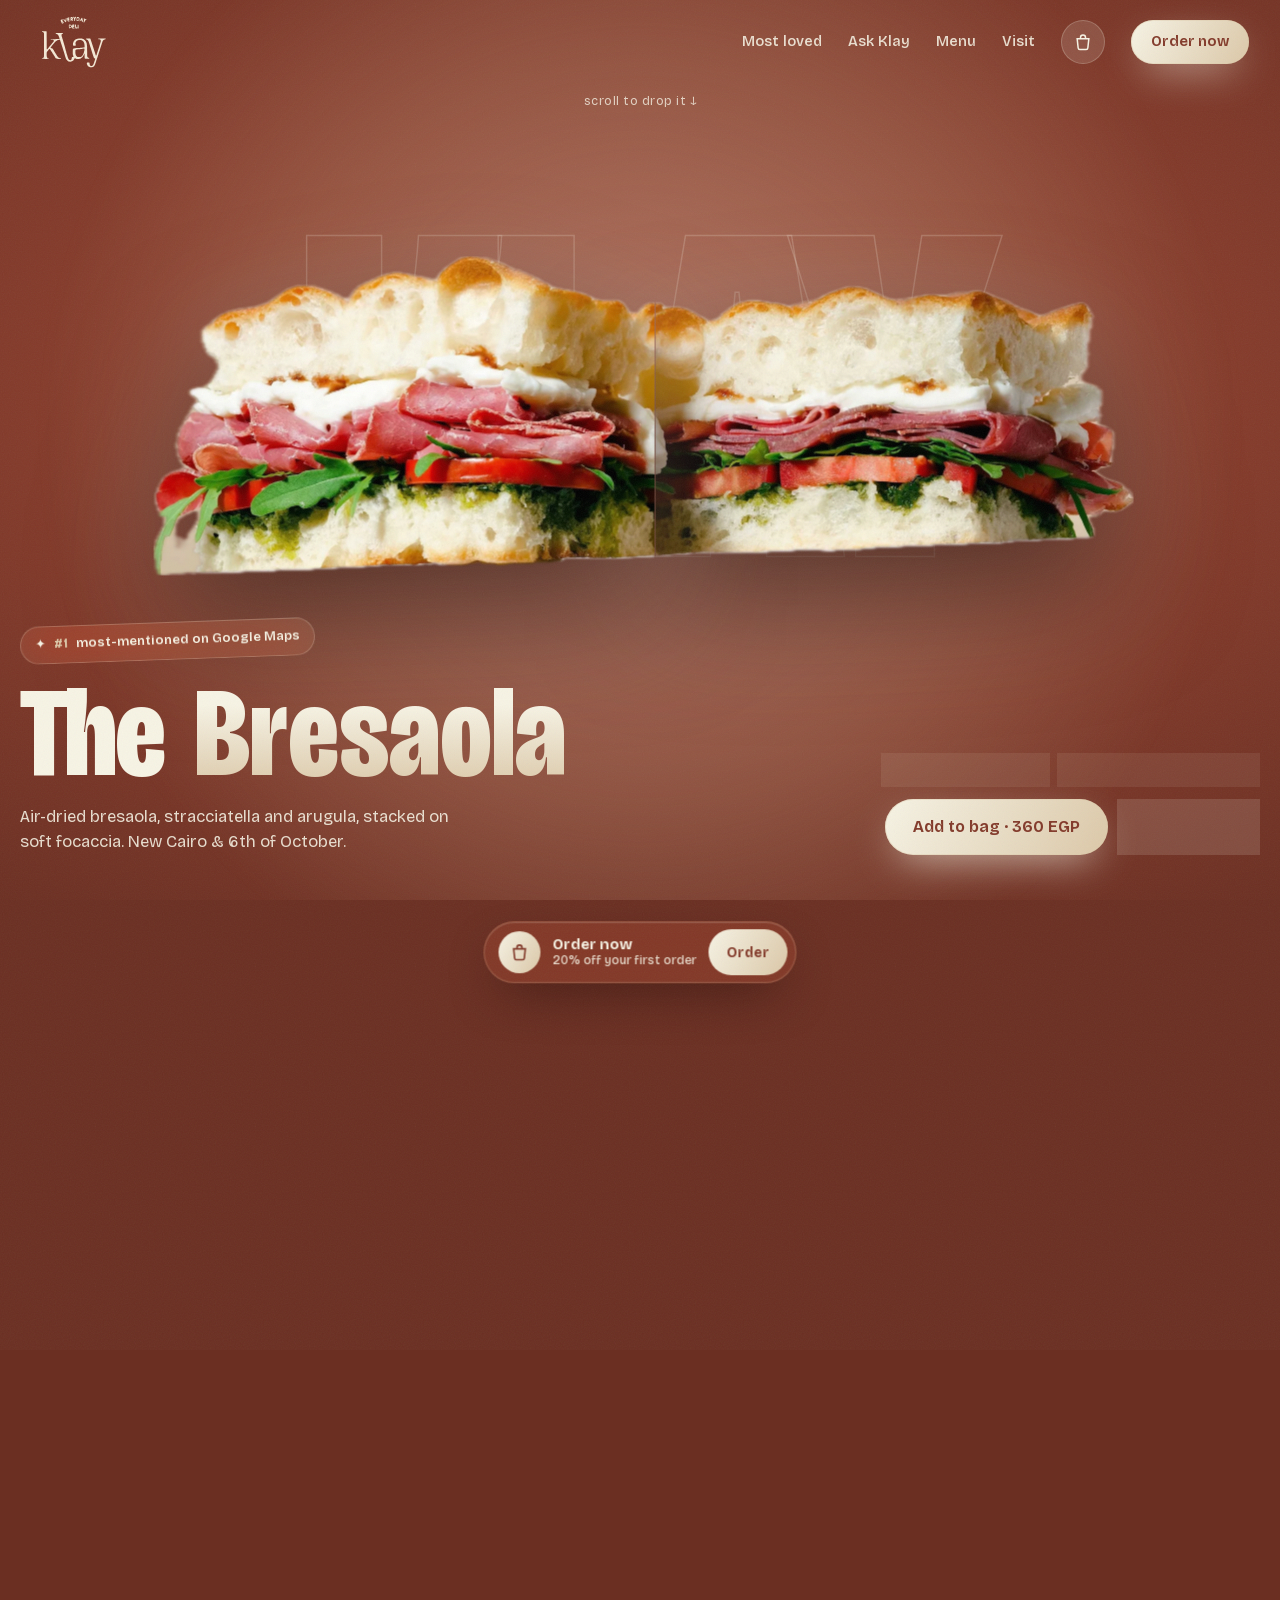
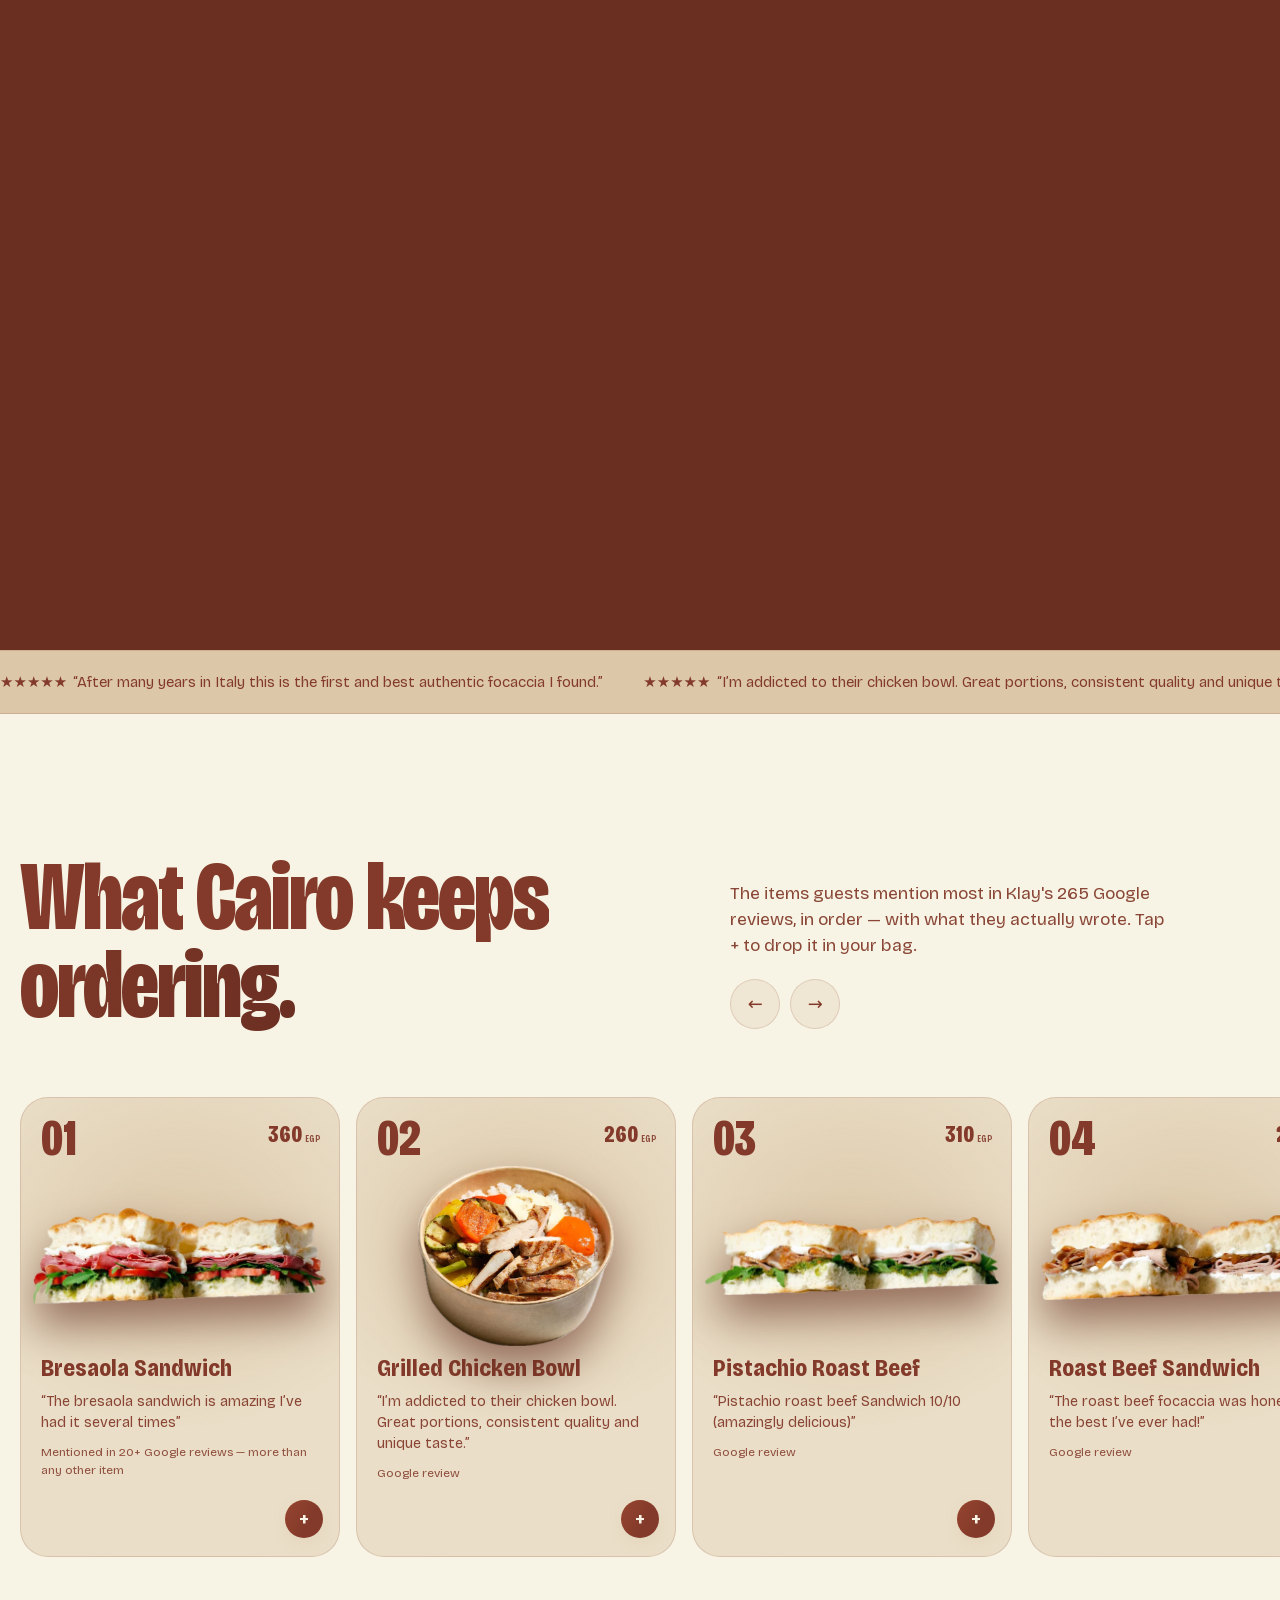
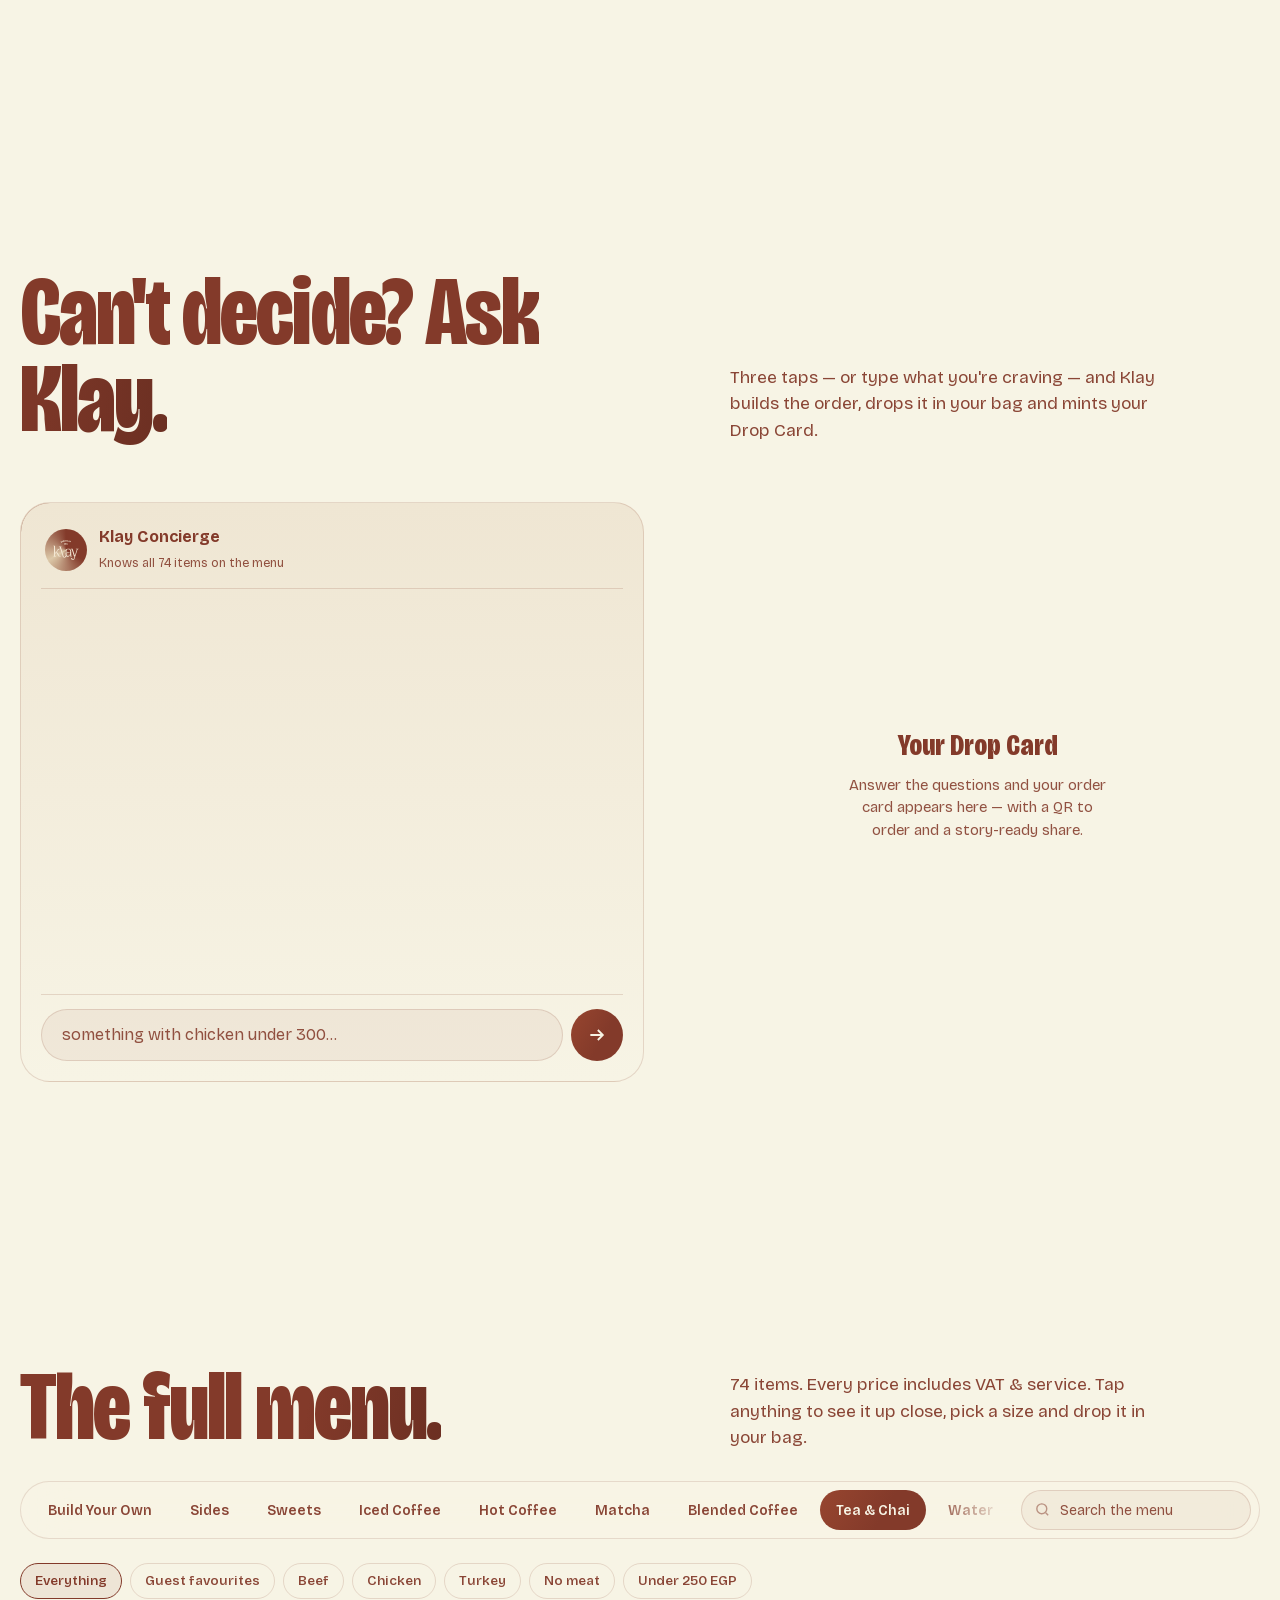
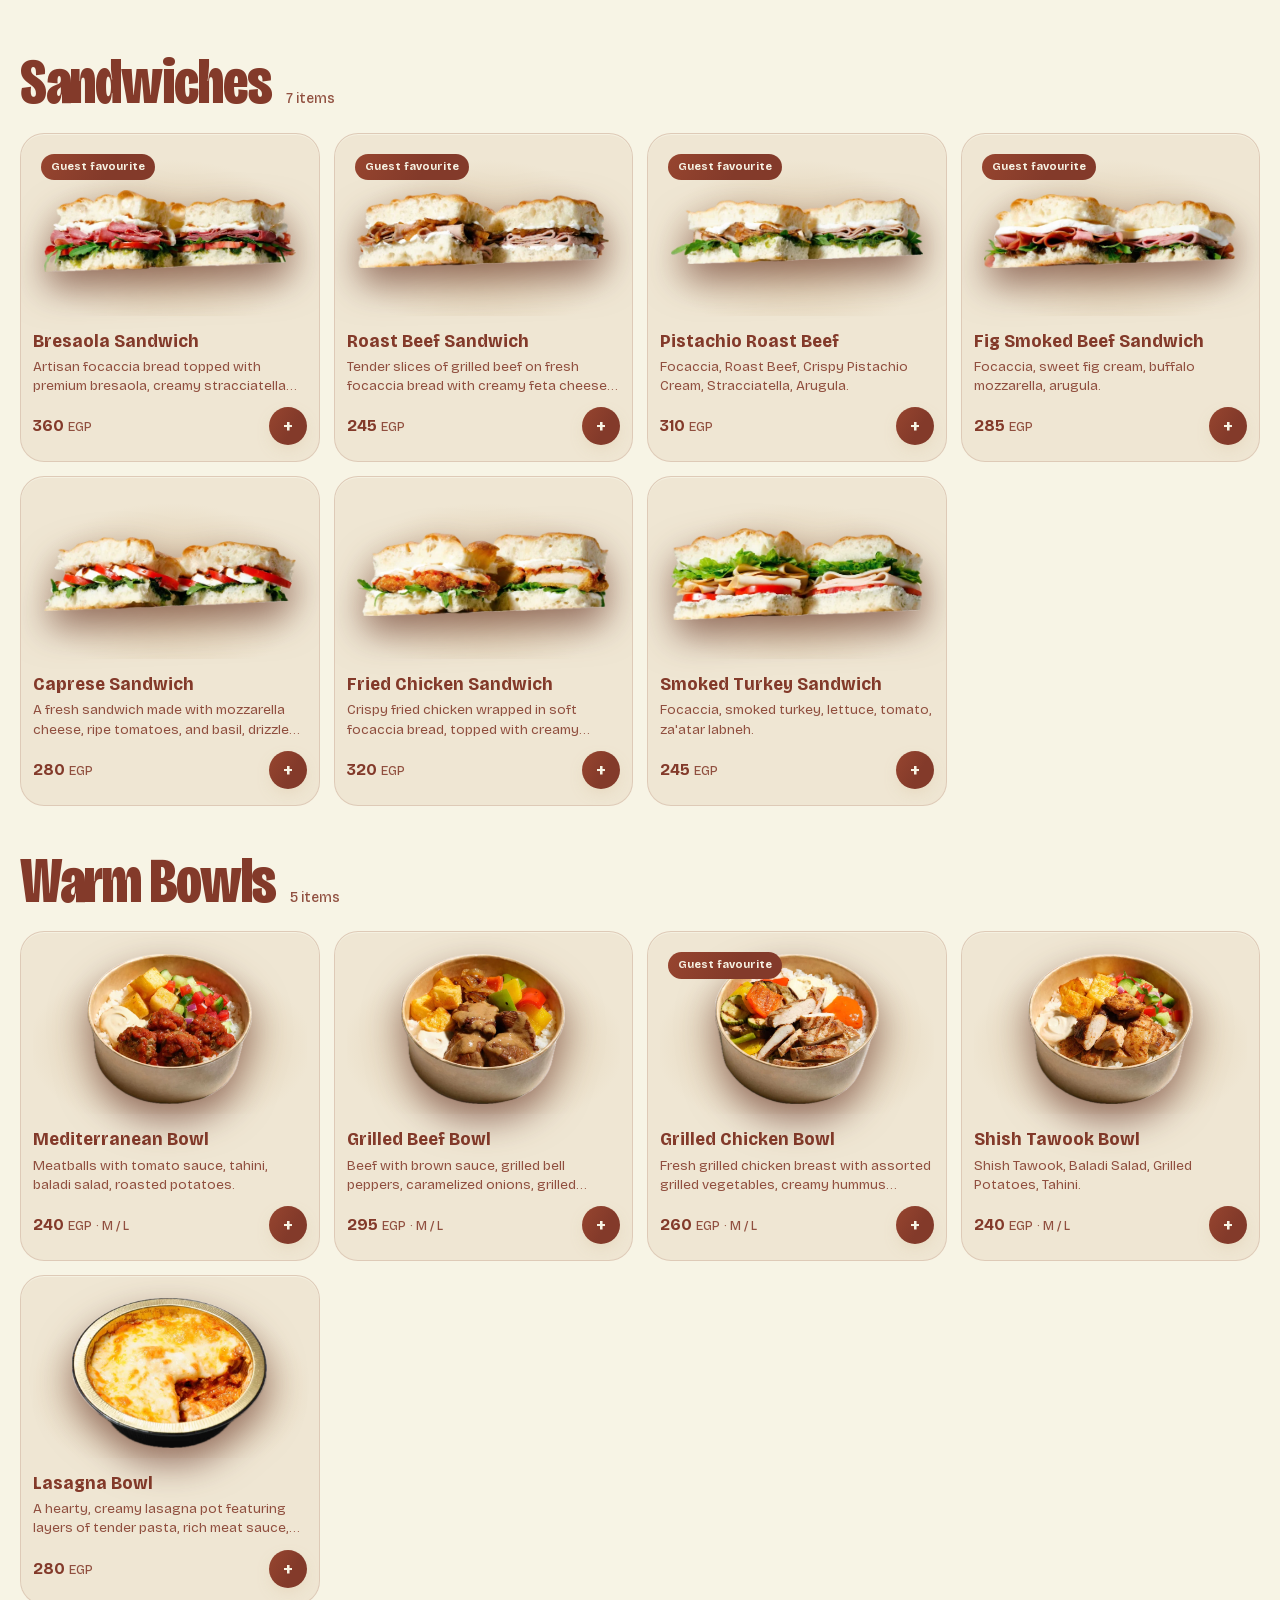
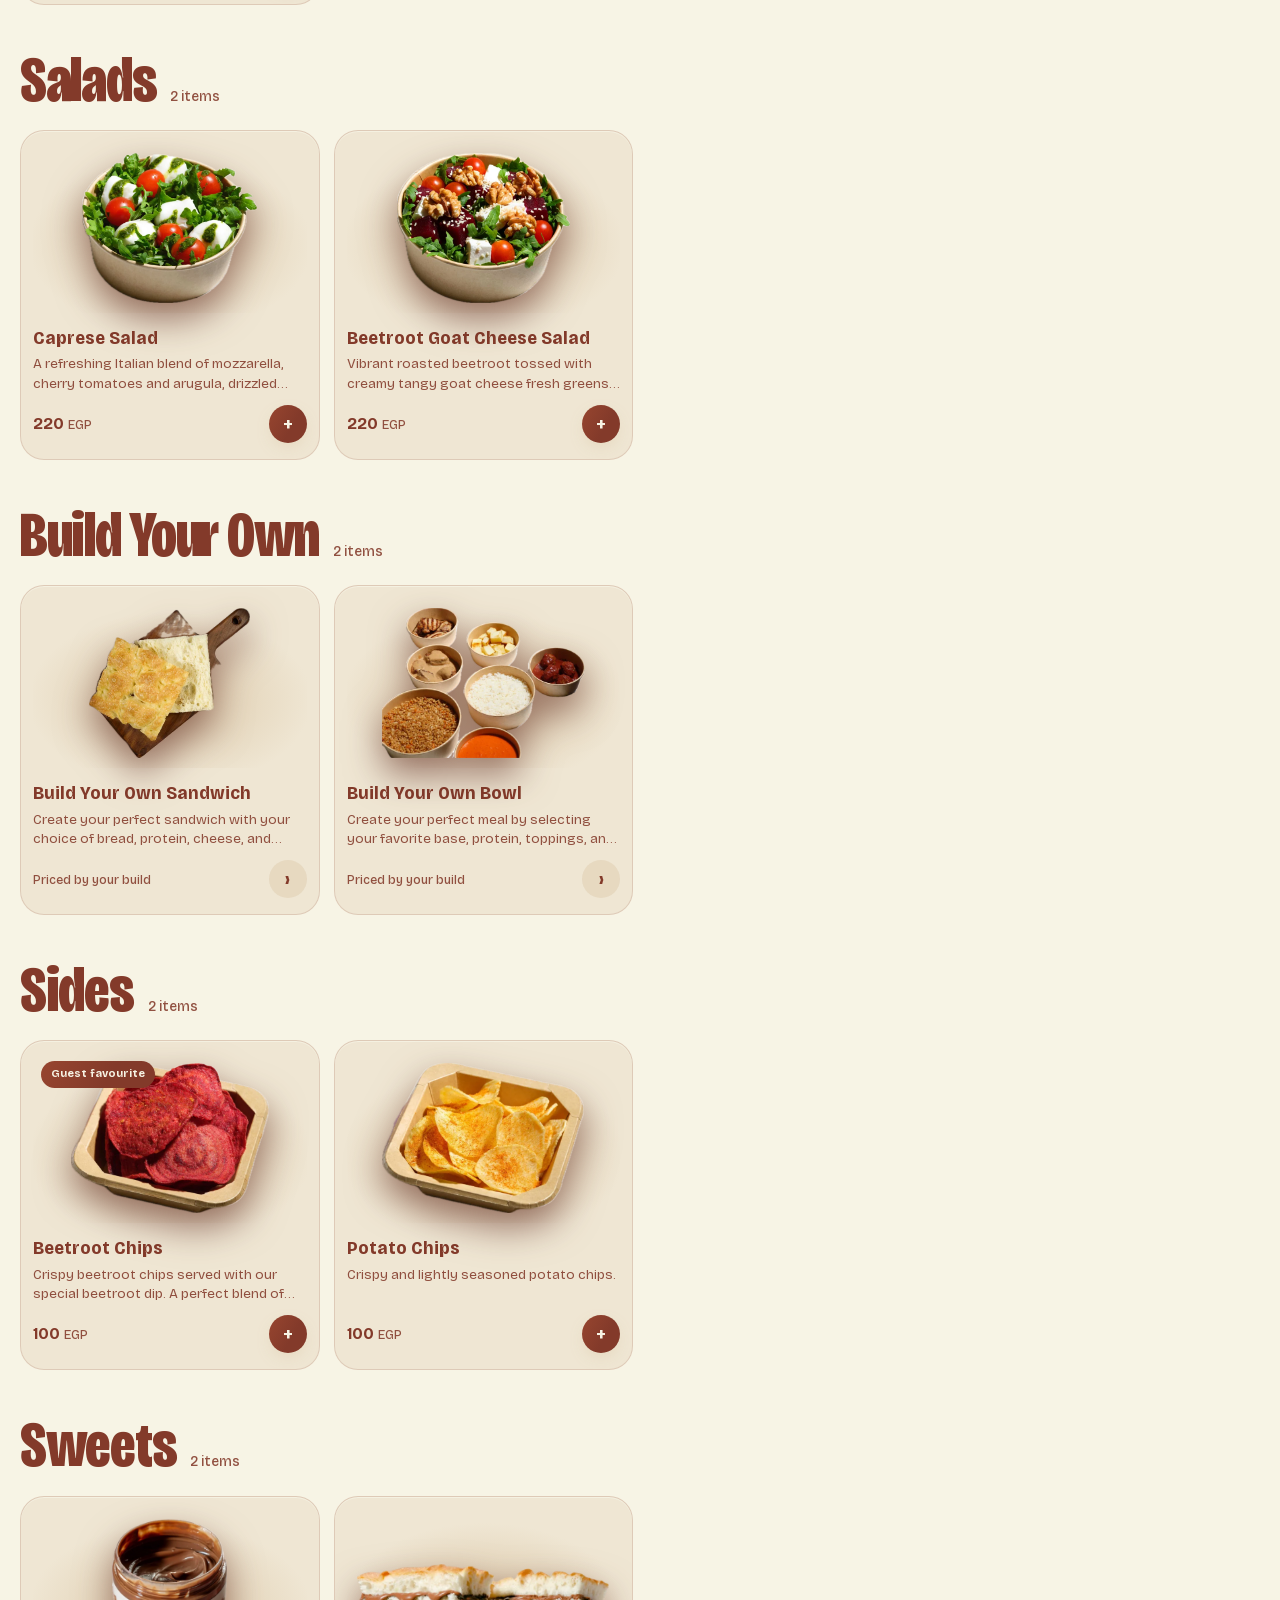
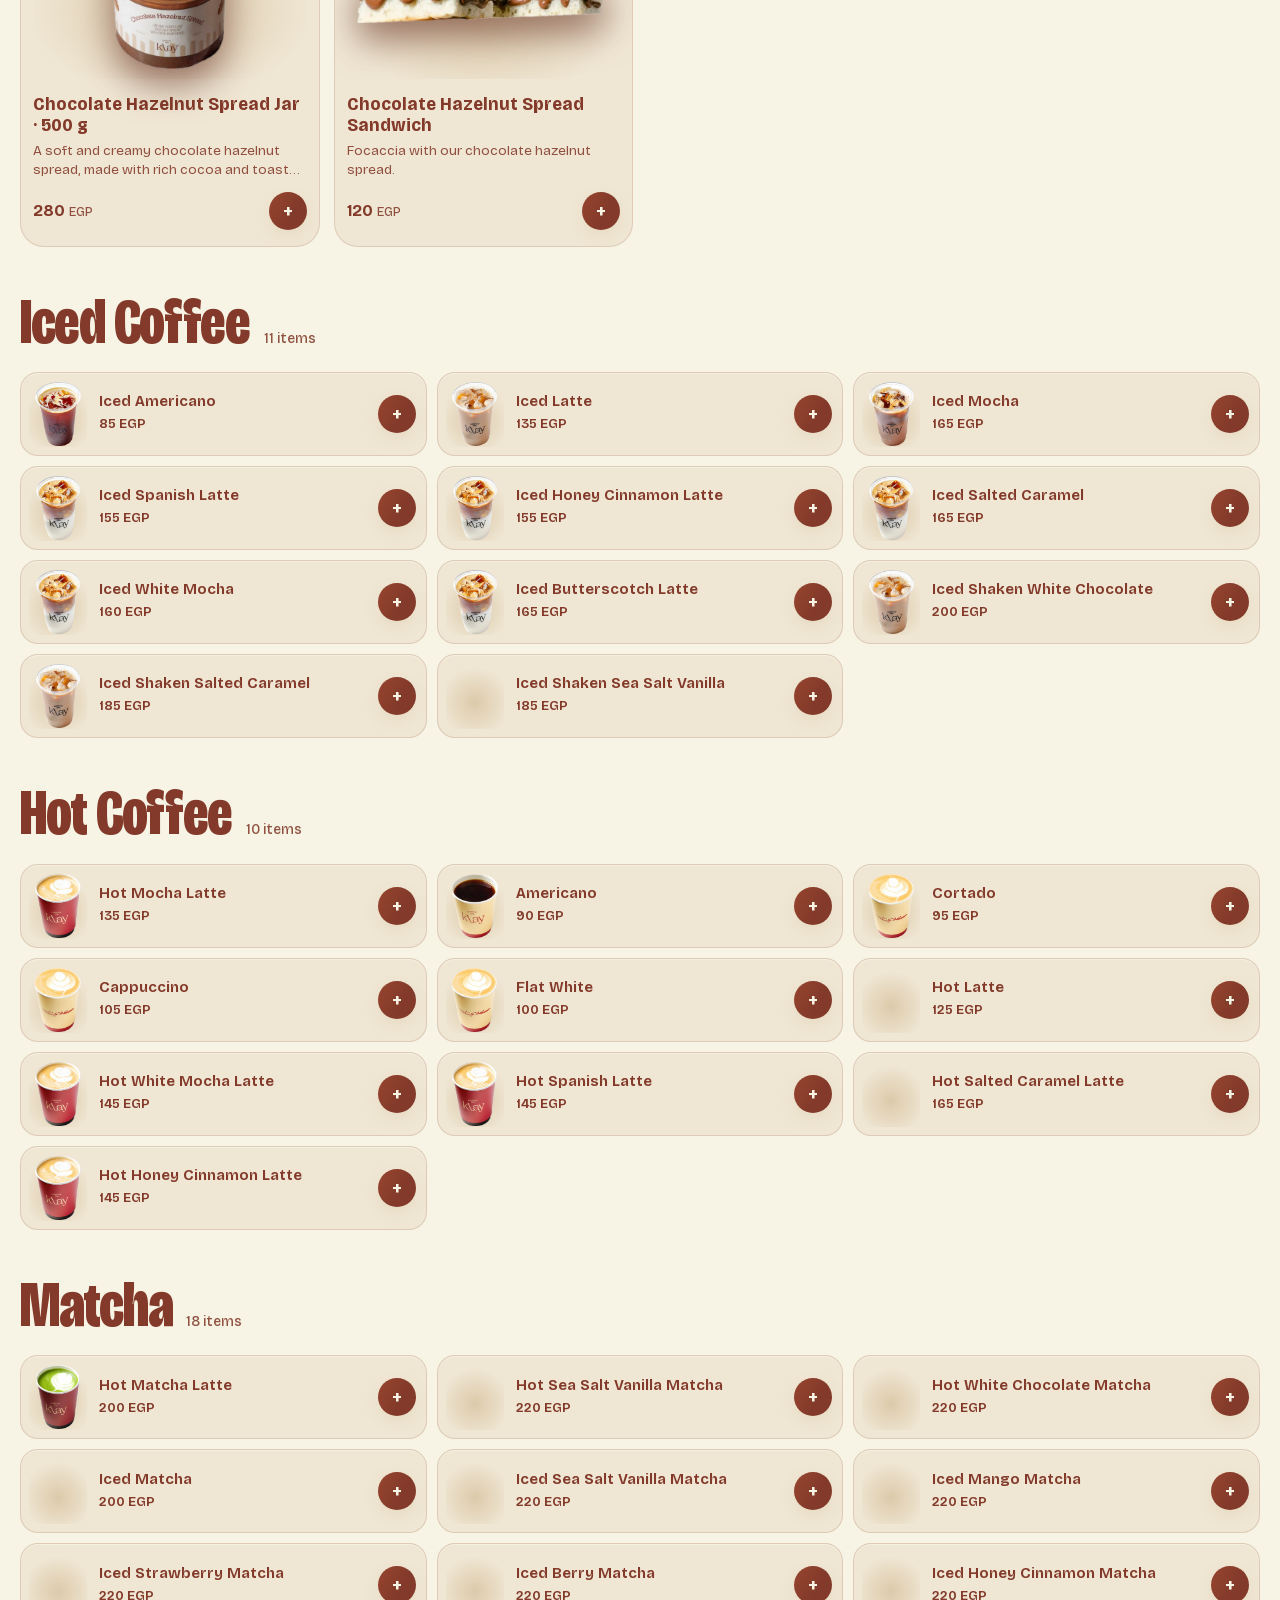
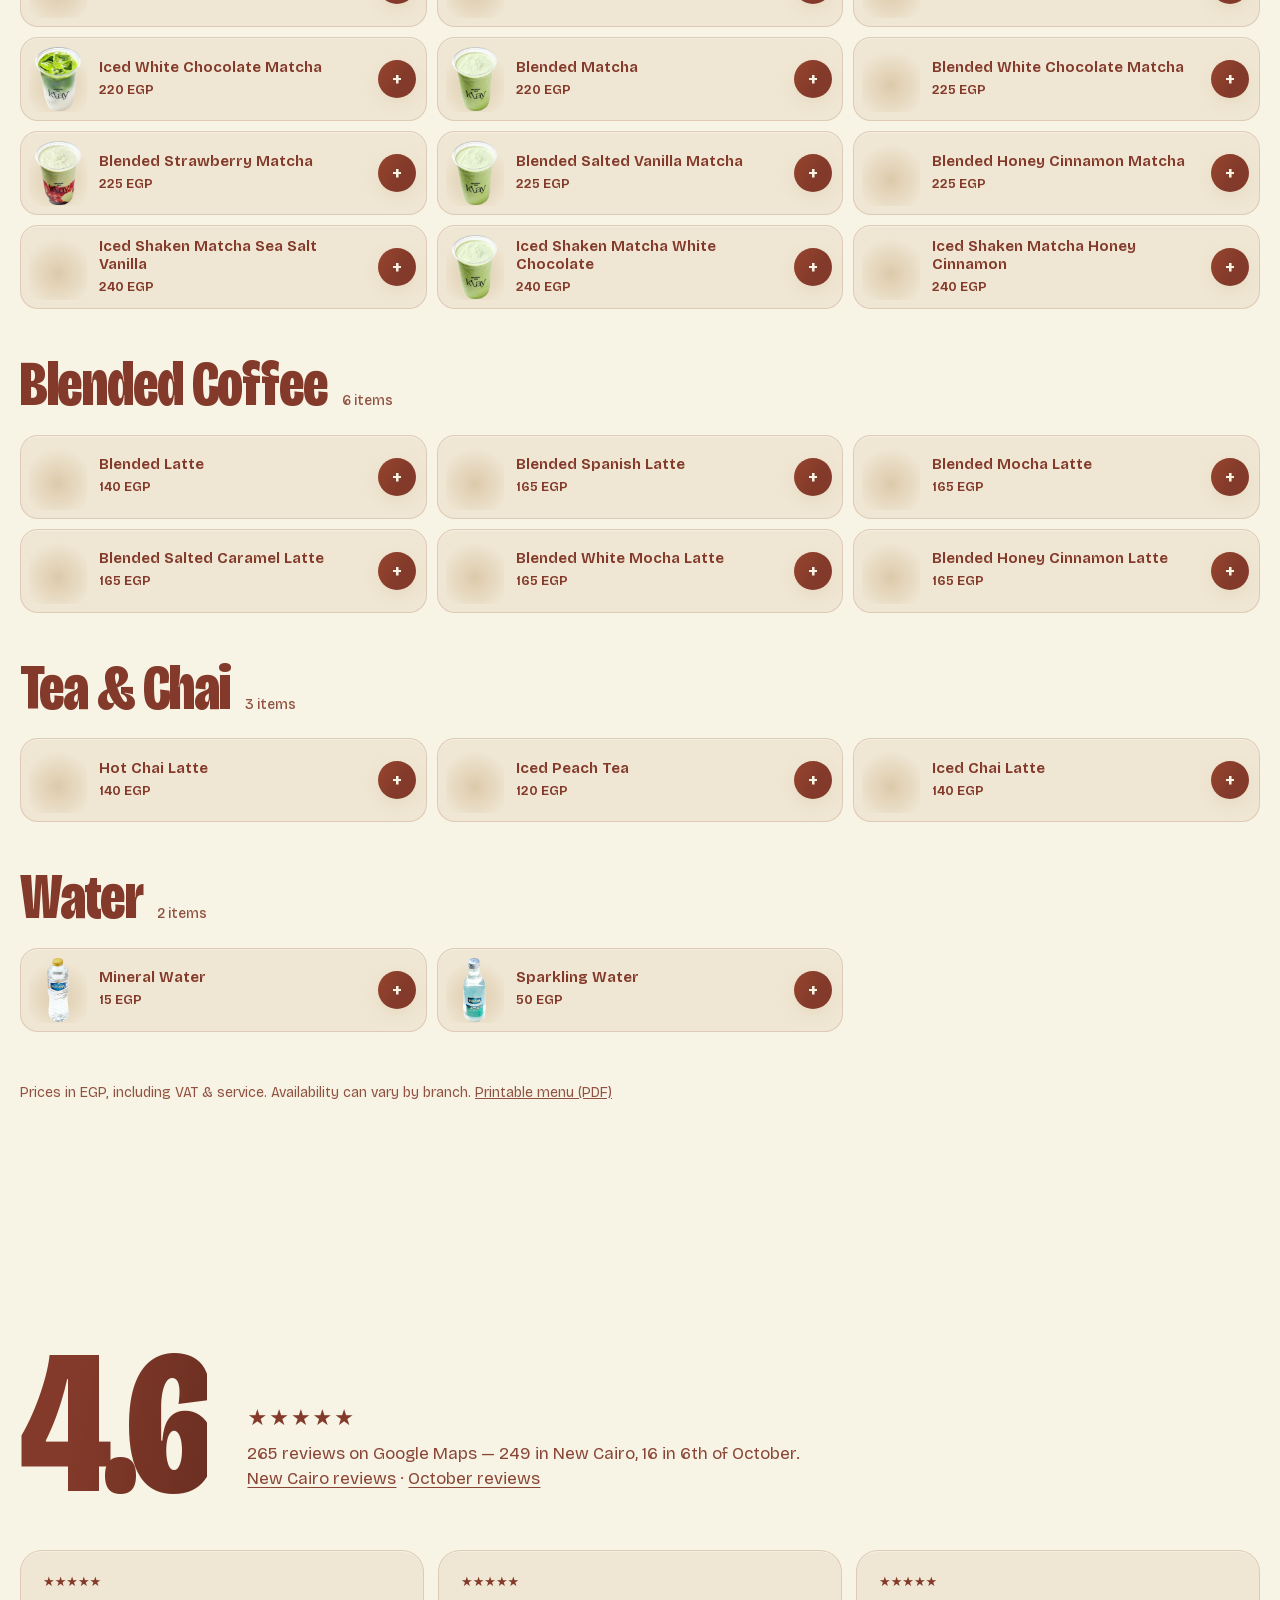
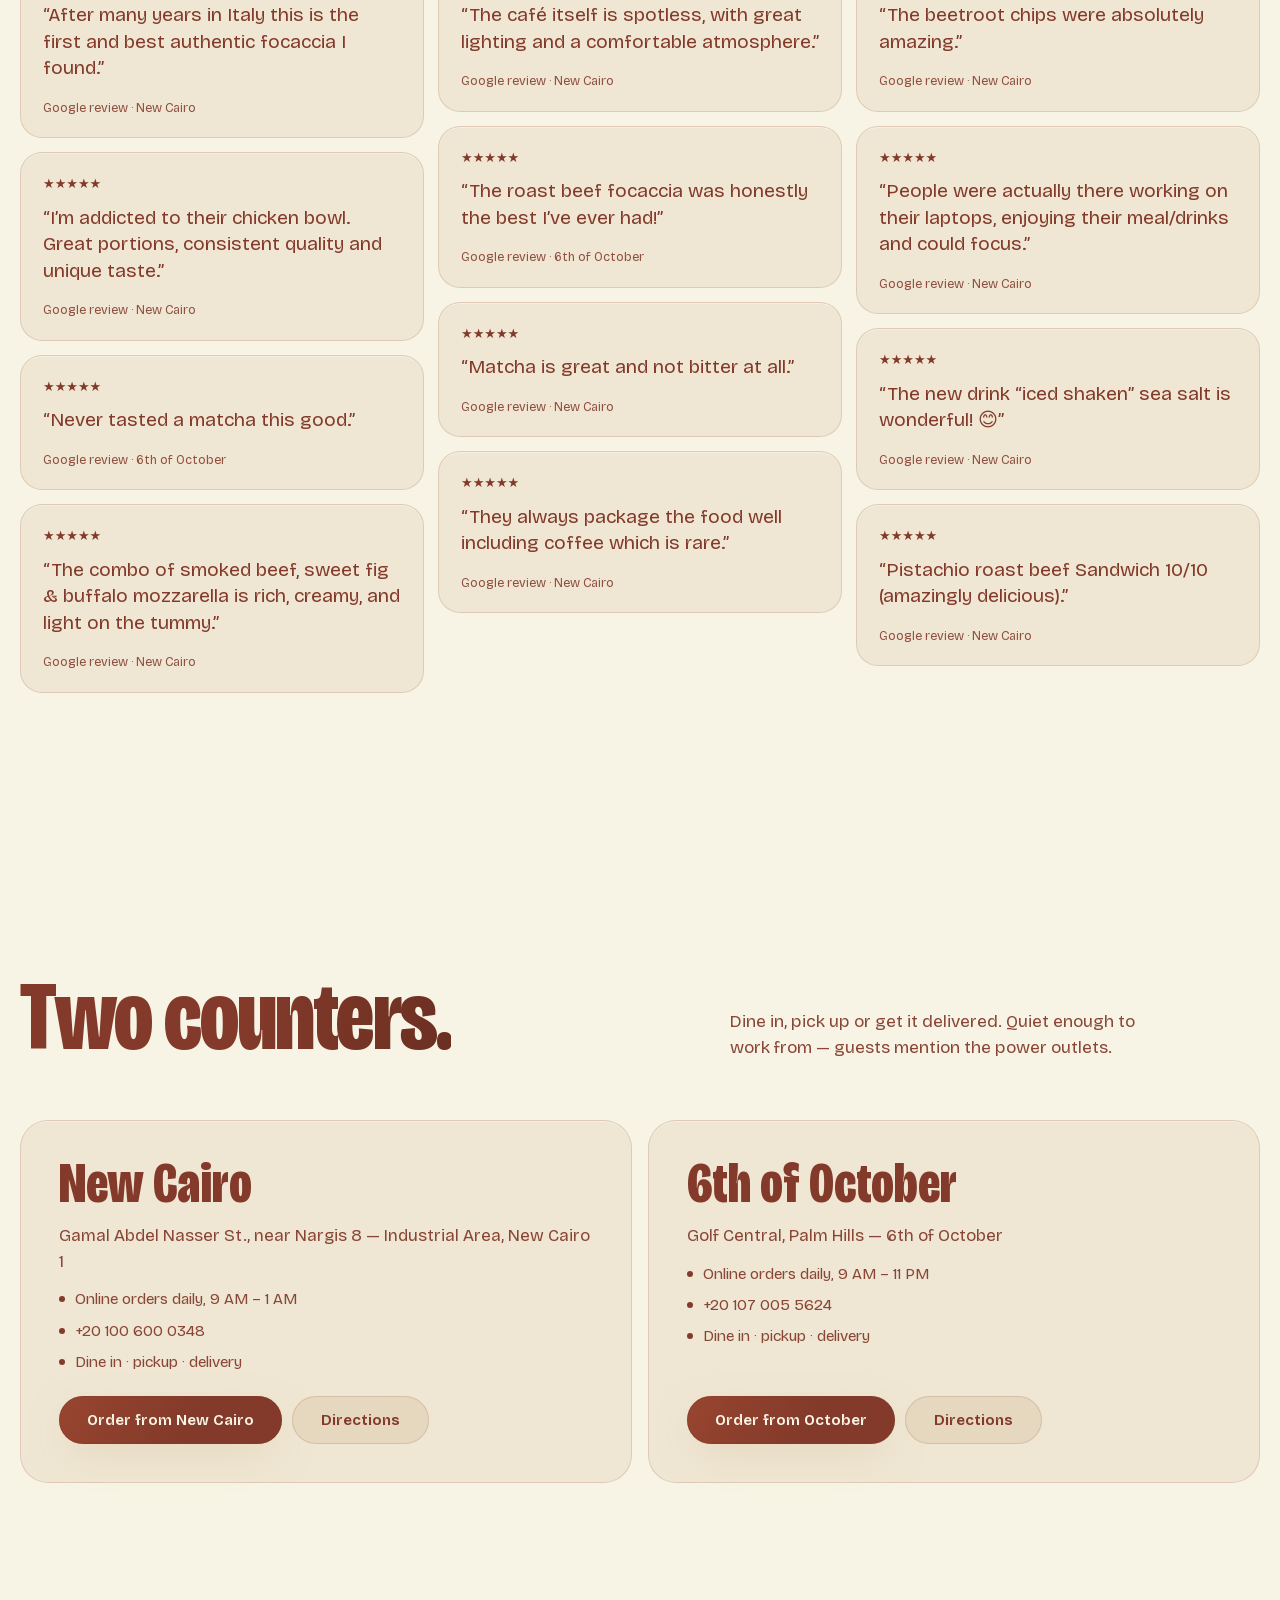
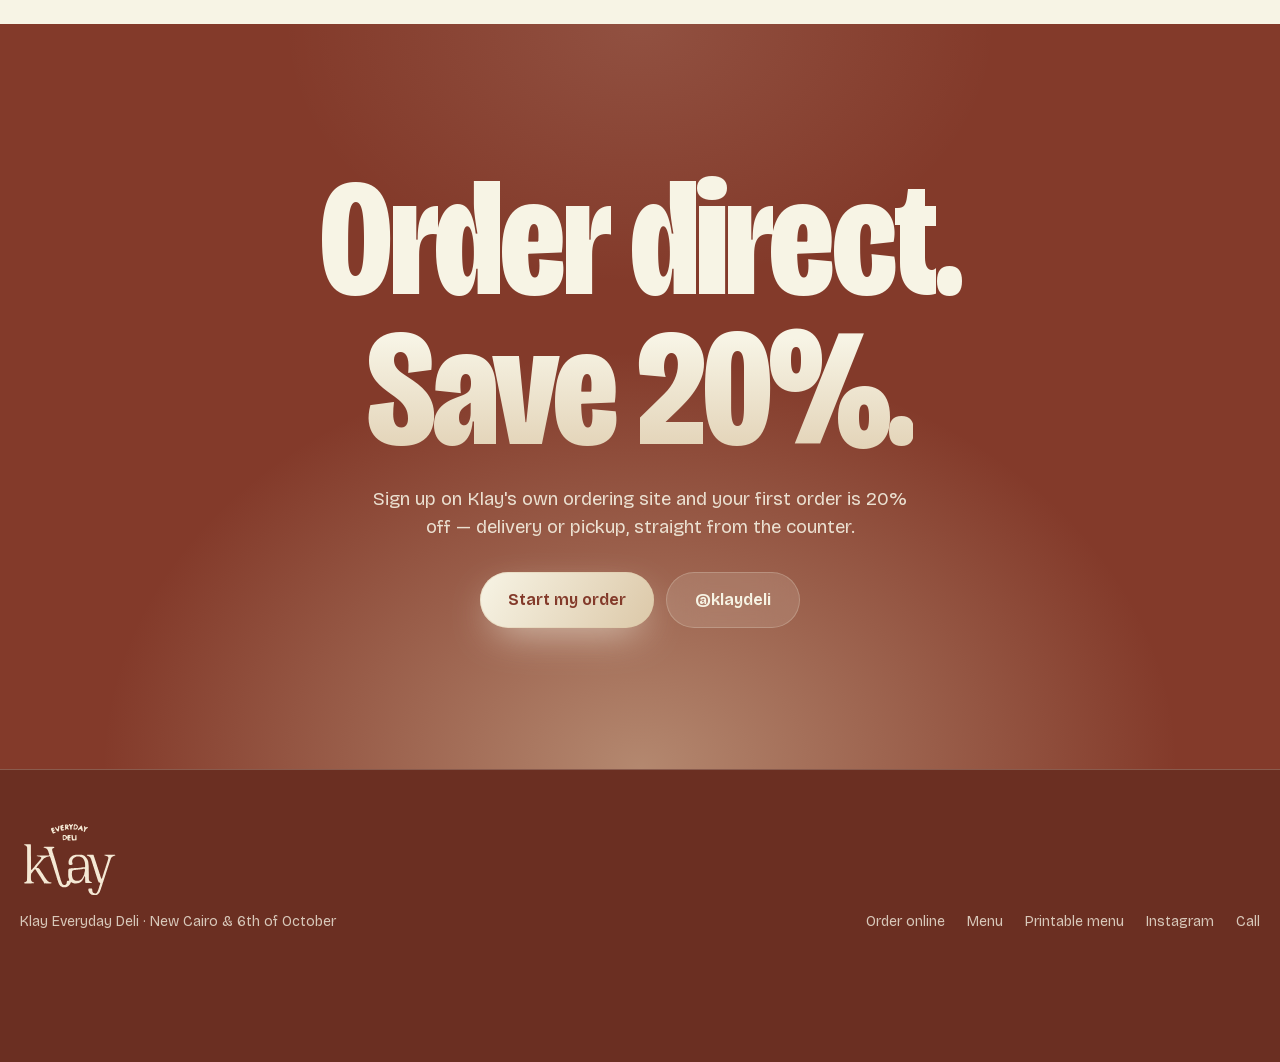
==== commit 92ce84d1: "site-v5: official Klay palette — brick 833A2A stage, paper F7F4E5 sections, sand DCC8A8 surfaces Lay" ====
--- a/index.html
+++ b/index.html
@@ -6,7 +6,7 @@
 <title>KLAY — Everyday Deli · The Drop</title>
 <meta name="description" content="Klay Everyday Deli: focaccia sandwiches, warm bowls, iced shaken coffee and matcha in New Cairo and 6th of October. Rated 4.6 on Google. Order direct — 20% off your first order.">
 <meta name="robots" content="noindex">
-<meta name="theme-color" content="#0c0705">
+<meta name="theme-color" content="#833A2A">
 <meta property="og:title" content="KLAY — The Drop">
 <meta property="og:description" content="The Bresaola, warm bowls & shaken coffee. Order direct — 20% off your first order.">
 <meta property="og:image" content="img/21765-1600.webp">
@@ -71,7 +71,7 @@
 
 <div class="ticker" aria-hidden="true"><div class="track" id="ticker"></div></div>
 
-<section class="sec" id="loved">
+<section class="sec lz" id="loved">
   <div class="wrap head">
     <h2 class="disp">What Cairo <span class="grad">keeps ordering.</span></h2>
     <div><p>The items guests mention most in Klay's 265 Google reviews, in order — with what they actually wrote. Tap + to drop it in your bag.</p>
@@ -80,7 +80,7 @@
   <div class="rail" id="rail"></div>
 </section>
 
-<section class="sec conc" id="concierge">
+<section class="sec conc lz" id="concierge">
   <div class="wrap">
     <div class="head">
       <h2 class="disp">Can't decide? <span class="grad">Ask Klay.</span></h2>
@@ -101,7 +101,7 @@
   </div>
 </section>
 
-<section class="menu" id="menu">
+<section class="menu lz" id="menu">
   <div class="sec wrap" style="padding-bottom:30px">
     <div class="head" style="margin-bottom:0">
       <h2 class="disp">The full <span class="grad">menu.</span></h2>
@@ -118,7 +118,7 @@
   </div>
 </section>
 
-<section class="sec rev" id="reviews">
+<section class="sec rev lz" id="reviews">
   <div class="wrap">
     <div class="score">
       <div class="big">4.6</div>
@@ -130,7 +130,7 @@
   </div>
 </section>
 
-<section class="sec visit" id="visit">
+<section class="sec visit lz" id="visit">
   <div class="wrap">
     <div class="head"><h2 class="disp">Two <span class="grad">counters.</span></h2><p>Dine in, pick up or get it delivered. Quiet enough to work from — guests mention the power outlets.</p></div>
     <div class="two">
@@ -166,8 +166,8 @@
 
 <div class="island" id="island"><a href="#" data-order id="islandA"><span class="is-th" id="isTh"></span><span class="is-t" id="isT"></span><span class="is-go" id="isGo">Order</span></a></div>
 <div class="toast" id="toast" role="status" aria-live="polite"></div>
-<dialog class="bag" id="bag" aria-label="Your bag"><div class="bag-in" id="bagIn"></div></dialog>
-<dialog class="sheet" id="sheet" aria-label="Item details"><div class="sh-in" id="shIn"></div></dialog>
+<dialog class="bag lz" id="bag" aria-label="Your bag"><div class="bag-in" id="bagIn"></div></dialog>
+<dialog class="sheet lz" id="sheet" aria-label="Item details"><div class="sh-in" id="shIn"></div></dialog>
 <dialog class="dcd" id="dcd" aria-label="Your Drop Card"><div id="dcdIn" style="position:relative"></div></dialog>
 
 <script src="data.js"></script>
--- a/styles.css
+++ b/styles.css
@@ -1,14 +1,36 @@
-/* KLAY — "AI Drop" (site-v4). Dark cinematic, liquid glass, ember light. */
+/* KLAY — "AI Drop" (site-v5). Brand palette: brick stage, paper sections, sand surfaces. Liquid glass kept. */
 :root{
-  --void:#0c0705;--void-2:#140c08;--void-3:#1d120d;
-  --ember:#e2643f;--ember-2:#ff8a4c;--gold:#f3bd6b;--terra:#7c3c2b;--cup:#c8323f;
-  --cream:#f7ecdc;--mute:rgba(247,236,220,.62);--faint:rgba(247,236,220,.38);
-  --glass:rgba(255,236,214,.065);--glass-2:rgba(255,236,214,.11);--line:rgba(255,236,214,.12);
+  /* Klay brand palette (official): brick 833A2A · sand DCC8A8 · paper F7F4E5. Deeper brick shades only for depth/shadows. */
+  --brick:#833A2A;--sand:#DCC8A8;--paper:#F7F4E5;--brick-d:#6b2f22;--brick-dd:#4a1f16;
+  --void:var(--brick);--void-2:#7a3627;--void-3:var(--brick-d);
+  --cream:var(--paper);--mute:rgba(247,244,229,.88);--faint:rgba(247,244,229,.78);
+  --gold:var(--sand);--ember:var(--sand);--ember-2:var(--paper);--terra:var(--brick);--cup:var(--sand);
+  --glass:rgba(247,244,229,.08);--glass-2:rgba(247,244,229,.14);--line:rgba(247,244,229,.22);
+  --acc:linear-gradient(120deg,var(--paper),var(--sand));--onacc:var(--brick);
+  --gradt:linear-gradient(180deg,var(--paper) 25%,var(--sand));
+  --glow:247,244,229;--hi:220,200,168;--tint:247,244,229;--shd:46,16,10;
   --disp:"Bricolage Grotesque",system-ui,sans-serif;--body:"Bricolage Grotesque",system-ui,-apple-system,"Segoe UI",sans-serif;
   --mono:"Courier Prime","Courier New",monospace;
   --ease:cubic-bezier(.22,.8,.2,1);--spring:cubic-bezier(.34,1.56,.64,1);
   --wrap:min(1280px,calc(100vw - 40px));
 }
+/* brick zone tokens re-applied where a card sits inside a light zone */
+.dcard{--void:var(--brick);--void-2:#7a3627;--void-3:var(--brick-d);
+  --cream:var(--paper);--mute:rgba(247,244,229,.88);--faint:rgba(247,244,229,.78);
+  --gold:var(--sand);--ember:var(--sand);--ember-2:var(--paper);--terra:var(--brick);--cup:var(--sand);
+  --glass:rgba(247,244,229,.08);--glass-2:rgba(247,244,229,.14);--line:rgba(247,244,229,.22);
+  --acc:linear-gradient(120deg,var(--paper),var(--sand));--onacc:var(--brick);
+  --gradt:linear-gradient(180deg,var(--paper) 25%,var(--sand));
+  --glow:247,244,229;--hi:220,200,168;--tint:247,244,229;--shd:46,16,10;}
+/* light zone: paper sections, brick ink, sand surfaces */
+.lz{--void:var(--paper);--void-2:#EFE6D3;--void-3:var(--sand);
+  --cream:var(--brick);--mute:rgba(131,58,42,.94);--faint:rgba(131,58,42,.88);
+  --gold:var(--brick);--ember:var(--brick);--ember-2:var(--brick);--cup:var(--sand);
+  --glass:rgba(220,200,168,.3);--glass-2:rgba(220,200,168,.45);--line:rgba(131,58,42,.16);
+  --acc:linear-gradient(120deg,#97452f,var(--brick) 60%);--onacc:var(--paper);
+  --gradt:linear-gradient(100deg,var(--brick) 30%,var(--brick-d));
+  --glow:220,200,168;--hi:131,58,42;--tint:131,58,42;--shd:92,38,26;
+  background:var(--void);color:var(--cream)}
 *{box-sizing:border-box;margin:0;padding:0}
 html{-webkit-text-size-adjust:100%;scroll-padding-top:80px;scroll-behavior:smooth;background:var(--void)}
 html.locked,html.locked body{overflow:hidden}
@@ -20,7 +42,7 @@
 button,input{font:inherit;color:inherit}
 button{background:none;border:0;cursor:pointer}
 :focus-visible{outline:2px solid var(--gold);outline-offset:3px;border-radius:8px}
-::selection{background:var(--ember);color:#fff}
+::selection{background:var(--brick);color:var(--paper)}
 .wrap{width:var(--wrap);margin-inline:auto}
 .disp{font-family:var(--disp);font-weight:800;font-variation-settings:"opsz" 96,"wdth" 75;letter-spacing:-.02em;line-height:.9}
 .sr{position:absolute;width:1px;height:1px;overflow:hidden;clip:rect(0 0 0 0)}
@@ -29,16 +51,16 @@
 /* buttons */
 .btn{position:relative;display:inline-flex;align-items:center;justify-content:center;gap:10px;height:56px;padding:0 28px;border-radius:999px;font-weight:650;font-size:16px;white-space:nowrap;transition:transform .3s var(--spring),box-shadow .3s,background .3s;isolation:isolate}
 .btn:active{transform:scale(.95)}
-.b-fire{color:#1a0d07;background:linear-gradient(120deg,var(--gold),var(--ember-2) 45%,var(--ember));box-shadow:0 0 0 1px rgba(255,190,120,.4) inset,0 14px 40px -12px rgba(226,100,63,.75)}
-.b-fire:hover{transform:translateY(-2px);box-shadow:0 0 0 1px rgba(255,210,150,.6) inset,0 18px 50px -10px rgba(255,138,76,.9)}
+.b-fire{color:var(--onacc);background:var(--acc);box-shadow:0 0 0 1px rgba(var(--hi),.4) inset,0 14px 40px -12px rgba(var(--glow),.75)}
+.b-fire:hover{transform:translateY(-2px);box-shadow:0 0 0 1px rgba(var(--glow),.6) inset,0 18px 50px -10px rgba(var(--glow),.9)}
 .b-glass{background:var(--glass-2);border:1px solid var(--line);backdrop-filter:blur(18px);-webkit-backdrop-filter:blur(18px)}
-.b-glass:hover{background:rgba(255,236,214,.16)}
+.b-glass:hover{background:rgba(var(--tint),.16)}
 .b-line{border:1px solid var(--line)}
 
 /* header */
 .hdr{position:fixed;inset:12px 0 auto;z-index:80;pointer-events:none}
 .hdr .wrap{display:flex;align-items:center;justify-content:space-between;height:60px;padding:0 10px 0 18px;border-radius:999px;pointer-events:auto;transition:background .4s,border-color .4s;border:1px solid transparent}
-.hdr.light .wrap{background:rgba(20,12,8,.55);border-color:var(--line);backdrop-filter:blur(20px) saturate(1.6);-webkit-backdrop-filter:blur(20px) saturate(1.6)}
+.hdr.light .wrap{background:rgba(131,58,42,.55);border-color:var(--line);backdrop-filter:blur(20px) saturate(1.6);-webkit-backdrop-filter:blur(20px) saturate(1.6)}
 .hdr .logo{width:70px;display:block}
 .hdr .logo img{width:100%}
 .nav{display:flex;align-items:center;gap:26px;font-weight:550;font-size:14.5px}
@@ -46,24 +68,25 @@
 .nav .btn{height:44px;padding:0 20px;font-size:14.5px}
 .bagbtn{position:relative;width:44px;height:44px;border-radius:50%;display:grid;place-items:center;background:var(--glass-2);border:1px solid var(--line)}
 .bagbtn svg{width:20px;height:20px}
-.bag-n{position:absolute;top:-5px;right:-5px;min-width:21px;height:21px;padding:0 6px;border-radius:11px;background:var(--ember);color:#fff;font-size:11.5px;font-weight:800;display:grid;place-items:center;box-shadow:0 0 14px rgba(226,100,63,.8)}
+.bag-n{position:absolute;top:-5px;right:-5px;min-width:21px;height:21px;padding:0 6px;border-radius:11px;background:var(--acc);color:var(--onacc);font-size:11.5px;font-weight:800;display:grid;place-items:center;box-shadow:0 0 14px rgba(var(--glow),.8)}
 .bag-n[hidden]{display:none}
 
 /* ================= HERO: THE DROP ================= */
-.drop{height:250vh;height:250svh;position:relative;background:var(--void)}
+.drop{height:250vh;height:250svh;position:relative;background:var(--brick-d)}
+.stage{background:radial-gradient(120% 90% at 50% 42%,#9a4733 0%,var(--brick) 42%,var(--brick-d) 78%,var(--brick-dd) 100%)}
 .stage{position:sticky;top:0;height:100vh;height:100svh;overflow:hidden;perspective:1400px}
-.aura{position:absolute;left:50%;top:48%;width:min(130vmax,1800px);aspect-ratio:1;transform:translate(-50%,-50%);background:radial-gradient(closest-side,rgba(255,138,76,.38),rgba(200,50,63,.16) 45%,rgba(12,7,5,0) 72%);filter:blur(10px);animation:breathe 7s ease-in-out infinite;pointer-events:none}
+.aura{position:absolute;left:50%;top:48%;width:min(130vmax,1800px);aspect-ratio:1;transform:translate(-50%,-50%);background:radial-gradient(closest-side,rgba(var(--glow),.38),rgba(var(--hi),.16) 45%,rgba(var(--glow),0) 72%);filter:blur(10px);animation:breathe 7s ease-in-out infinite;pointer-events:none}
 @keyframes breathe{50%{transform:translate(-50%,-50%) scale(1.08);opacity:.85}}
-.word{position:absolute;left:50%;top:44%;transform:translate(-50%,-50%);font-family:var(--disp);font-weight:800;font-variation-settings:"opsz" 96,"wdth" 75;font-size:min(38vw,560px);line-height:.8;letter-spacing:-.04em;color:transparent;-webkit-text-stroke:1.5px rgba(255,190,140,.2);white-space:nowrap;pointer-events:none;user-select:none}
+.word{position:absolute;left:50%;top:44%;transform:translate(-50%,-50%);font-family:var(--disp);font-weight:800;font-variation-settings:"opsz" 96,"wdth" 75;font-size:min(38vw,560px);line-height:.8;letter-spacing:-.04em;color:transparent;-webkit-text-stroke:1.5px rgba(var(--glow),.2);white-space:nowrap;pointer-events:none;user-select:none}
 .scene{position:absolute;inset:0;transform-style:preserve-3d}
 .ing{position:absolute;left:50%;top:46%;will-change:transform;pointer-events:none}
 .ing i{display:block;animation:floaty var(--fd,7s) ease-in-out infinite alternate;animation-delay:var(--dl,0s)}
-.ing img{width:100%;height:auto;filter:drop-shadow(0 30px 40px rgba(0,0,0,.6))}
+.ing img{width:100%;height:auto;filter:drop-shadow(0 30px 40px rgba(var(--shd),.6))}
 @keyframes floaty{from{transform:translateY(-10px) rotate(-4deg)}to{transform:translateY(12px) rotate(5deg)}}
 .halves{position:absolute;left:50%;top:46%;width:min(80vw,980px);aspect-ratio:3821/1245;transform:translate(-50%,-50%)}
 .halves .hf{position:absolute;inset:0;animation:hover 6s ease-in-out infinite alternate}
 @keyframes hover{to{transform:translateY(-14px)}}
-.half{position:absolute;top:0;height:100%;will-change:transform;filter:drop-shadow(0 50px 60px rgba(0,0,0,.7)) drop-shadow(0 0 40px rgba(255,138,76,.18))}
+.half{position:absolute;top:0;height:100%;will-change:transform;filter:drop-shadow(0 50px 60px rgba(var(--shd),.7)) drop-shadow(0 0 40px rgba(var(--glow),.18))}
 .half img{height:100%;width:auto;max-width:none}
 .half.l{left:0;width:51.3%;z-index:1}.half.r{right:0;width:48.81%}
 .h-copy{position:absolute;left:0;right:0;bottom:clamp(22px,5vh,56px);z-index:5}
@@ -74,7 +97,7 @@
 .title .ch{display:inline-block;opacity:0;transform:translateY(60%) rotate(8deg);filter:blur(12px);animation:chIn .9s var(--ease) forwards;animation-delay:calc(var(--i) * 45ms + .5s)}
 .title .sp{display:inline-block;width:.24em}
 @keyframes chIn{to{opacity:1;transform:none;filter:none}}
-.title .grad .ch{background:linear-gradient(180deg,#ffe2b3,var(--gold) 45%,var(--ember-2));-webkit-background-clip:text;background-clip:text;color:transparent;padding-right:.02em}
+.title .grad .ch{background:var(--gradt);-webkit-background-clip:text;background-clip:text;color:transparent;padding-right:.02em}
 .sub{max-width:440px;color:var(--mute);font-size:clamp(15px,1.3vw,18px);margin-top:14px;opacity:0;animation:fadeUp .8s var(--ease) 1.3s forwards}
 @keyframes fadeUp{from{opacity:0;transform:translateY(14px)}to{opacity:1;transform:none}}
 .h-act{display:flex;flex-direction:column;align-items:flex-end;gap:12px;opacity:0;animation:fadeUp .8s var(--ease) 1.5s forwards}
@@ -88,33 +111,33 @@
 @keyframes pulse{70%{box-shadow:0 0 0 8px rgba(127,211,90,0)}100%{box-shadow:0 0 0 0 rgba(127,211,90,0)}}
 .scrollcue{position:absolute;left:50%;top:92px;transform:translateX(-50%);font-size:12.5px;color:var(--faint);letter-spacing:.04em;z-index:5;transition:opacity .4s}
 .inside{position:absolute;left:50%;top:46%;transform:translate(-50%,-50%);display:grid;gap:8px;text-align:center;pointer-events:none;z-index:4}
-.inside li{list-style:none;font-family:var(--disp);font-weight:750;font-variation-settings:"opsz" 48,"wdth" 80;font-size:clamp(16px,1.9vw,26px);opacity:0;transform:translateY(12px) scale(.96);transition:opacity .5s var(--ease),transform .5s var(--ease);text-shadow:0 2px 16px rgba(0,0,0,.9)}
+.inside li{list-style:none;font-family:var(--disp);font-weight:750;font-variation-settings:"opsz" 48,"wdth" 80;font-size:clamp(16px,1.9vw,26px);opacity:0;transform:translateY(12px) scale(.96);transition:opacity .5s var(--ease),transform .5s var(--ease);text-shadow:0 2px 16px rgba(var(--shd),.9)}
 .inside li.on{opacity:1;transform:none}
 .inside li small{display:block;font-family:var(--body);font-weight:450;font-size:12px;color:var(--faint);font-variation-settings:"wdth" 100}
 
 /* marquee of reviews */
-.ticker{border-block:1px solid var(--line);overflow:hidden;padding:18px 0;background:linear-gradient(90deg,var(--void),var(--void-2),var(--void))}
+.ticker{border-block:1px solid rgba(131,58,42,.18);overflow:hidden;padding:18px 0;background:var(--sand)}
 .ticker .track{display:inline-flex;gap:40px;white-space:nowrap;animation:mq 60s linear infinite}
-.ticker span{font-size:15px;color:var(--mute)}
-.ticker span b{color:var(--gold);font-weight:600;margin-right:6px}
+.ticker span{font-size:15px;color:var(--brick)}
+.ticker span b{color:var(--brick);font-weight:700;margin-right:6px}
 @keyframes mq{to{transform:translateX(-50%)}}
 
 /* section frame */
 .sec{padding:clamp(90px,11vw,150px) 0;position:relative}
 .head{display:grid;grid-template-columns:1.25fr 1fr;gap:24px 48px;align-items:end;margin-bottom:clamp(34px,5vw,58px)}
 .head h2{font-size:clamp(52px,7.6vw,118px)}
-.head h2 .grad{background:linear-gradient(100deg,var(--gold),var(--ember-2) 55%,var(--ember));-webkit-background-clip:text;background-clip:text;color:transparent}
+.head h2 .grad{background:var(--gradt);-webkit-background-clip:text;background-clip:text;color:transparent}
 .head p{color:var(--mute);max-width:440px;font-size:17.5px}
 
 /* MOST LOVED */
 .rail{display:grid;grid-auto-flow:column;grid-auto-columns:clamp(260px,25vw,330px);gap:16px;overflow-x:auto;scroll-snap-type:x mandatory;padding:10px max(20px,calc((100vw - 1280px)/2)) 30px;scroll-padding-inline:max(20px,calc((100vw - 1280px)/2));scrollbar-width:none;cursor:grab;overscroll-behavior-x:contain}
 .rail::-webkit-scrollbar{display:none}
 .rail.drag{cursor:grabbing;scroll-snap-type:none}
-.tagc{scroll-snap-align:start;position:relative;border-radius:28px;padding:20px 20px 74px;display:flex;flex-direction:column;gap:10px;text-align:left;min-height:440px;overflow:hidden;background:radial-gradient(120% 70% at 50% 30%,rgba(255,138,76,.18),rgba(255,236,214,.03) 60%),var(--void-2);border:1px solid var(--line);transition:transform .5s var(--spring),border-color .3s}
-.tagc:before{content:"";position:absolute;inset:0;background:radial-gradient(400px circle at var(--gx,50%) var(--gy,0%),rgba(255,190,120,.16),transparent 40%);opacity:0;transition:opacity .3s;pointer-events:none}
+.tagc{scroll-snap-align:start;position:relative;border-radius:28px;padding:20px 20px 74px;display:flex;flex-direction:column;gap:10px;text-align:left;min-height:440px;overflow:hidden;background:radial-gradient(120% 70% at 50% 30%,rgba(var(--glow),.18),rgba(var(--tint),.03) 60%),var(--void-2);border:1px solid var(--line);transition:transform .5s var(--spring),border-color .3s}
+.tagc:before{content:"";position:absolute;inset:0;background:radial-gradient(400px circle at var(--gx,50%) var(--gy,0%),rgba(var(--hi),.16),transparent 40%);opacity:0;transition:opacity .3s;pointer-events:none}
 .tagc .rank{font-family:var(--disp);font-weight:800;font-variation-settings:"opsz" 96,"wdth" 75;font-size:52px;line-height:.8;color:var(--ember-2)}
 .tagc .pic{height:180px;display:grid;place-items:center;margin:-4px -8px 0}
-.tagc .pic img{max-height:180px;width:auto;filter:drop-shadow(0 22px 22px rgba(0,0,0,.6));transition:transform .7s var(--spring)}
+.tagc .pic img{max-height:180px;width:auto;filter:drop-shadow(0 22px 22px rgba(var(--shd),.6));transition:transform .7s var(--spring)}
 .tagc h3{font-family:var(--disp);font-weight:750;font-variation-settings:"opsz" 48,"wdth" 85;font-size:24px;line-height:1.05}
 .tagc q{font-size:14.5px;color:var(--mute);line-height:1.45;quotes:"“" "”"}
 .tagc .src{font-size:12px;color:var(--faint)}
@@ -124,15 +147,15 @@
 .rail-nav{display:flex;gap:10px}
 .rail-nav button{width:50px;height:50px;border-radius:50%;background:var(--glass);border:1px solid var(--line);font-size:18px}
 @media (hover:hover){
-  .tagc:hover{transform:translateY(-8px) rotate(-.6deg);border-color:rgba(255,190,120,.3)}
+  .tagc:hover{transform:translateY(-8px) rotate(-.6deg);border-color:rgba(var(--hi),.3)}
   .tagc:hover:before{opacity:1}
   .tagc:hover .pic img{transform:scale(1.08) rotate(-3deg)}
 }
 
 /* CONCIERGE */
 .conc .grid2{display:grid;grid-template-columns:1.05fr .95fr;gap:clamp(24px,4vw,56px);align-items:start}
-.chat{border-radius:30px;padding:20px;min-height:580px;display:flex;flex-direction:column;background:linear-gradient(180deg,rgba(255,236,214,.06),rgba(255,236,214,.02));border:1px solid var(--line);position:relative;overflow:hidden}
-.chat:before{content:"";position:absolute;inset:-1px;border-radius:30px;padding:1px;background:conic-gradient(from var(--ang,0deg),transparent 0 70%,rgba(255,138,76,.7) 80%,rgba(243,189,107,.8) 85%,transparent 95%);-webkit-mask:linear-gradient(#000 0 0) content-box,linear-gradient(#000 0 0);-webkit-mask-composite:xor;mask-composite:exclude;animation:spinb 6s linear infinite;pointer-events:none}
+.chat{border-radius:30px;padding:20px;min-height:580px;display:flex;flex-direction:column;background:linear-gradient(180deg,rgba(var(--tint),.06),rgba(var(--tint),.02));border:1px solid var(--line);position:relative;overflow:hidden}
+.chat:before{content:"";position:absolute;inset:-1px;border-radius:30px;padding:1px;background:conic-gradient(from var(--ang,0deg),transparent 0 70%,rgba(var(--glow),.7) 80%,rgba(var(--hi),.8) 85%,transparent 95%);-webkit-mask:linear-gradient(#000 0 0) content-box,linear-gradient(#000 0 0);-webkit-mask-composite:xor;mask-composite:exclude;animation:spinb 6s linear infinite;pointer-events:none}
 @property --ang{syntax:"<angle>";initial-value:0deg;inherits:false}
 @keyframes spinb{to{--ang:360deg}}
 .chat-top{display:flex;align-items:center;gap:12px;padding:2px 4px 14px;border-bottom:1px solid var(--line)}
@@ -145,14 +168,14 @@
 .m{max-width:86%;padding:12px 16px;border-radius:22px;font-size:15.5px;line-height:1.45;animation:mIn .4s var(--spring)}
 @keyframes mIn{from{opacity:0;transform:translateY(10px) scale(.96)}}
 .m.bot{background:var(--glass-2);border:1px solid var(--line);border-bottom-left-radius:6px;align-self:flex-start}
-.m.me{background:linear-gradient(120deg,var(--gold),var(--ember-2));color:#1a0d07;border-bottom-right-radius:6px;align-self:flex-end;font-weight:600}
+.m.me{background:var(--acc);color:var(--onacc);border-bottom-right-radius:6px;align-self:flex-end;font-weight:600}
 .m.typing{display:flex;gap:5px;padding:16px}
 .m.typing i{width:7px;height:7px;border-radius:50%;background:var(--gold);animation:blink 1s infinite}
 .m.typing i:nth-child(2){animation-delay:.15s}.m.typing i:nth-child(3){animation-delay:.3s}
 @keyframes blink{50%{opacity:.25;transform:translateY(-3px)}}
 .chips{display:flex;flex-wrap:wrap;gap:8px;align-self:flex-start;animation:mIn .4s var(--spring)}
-.chip{height:42px;padding:0 16px;border-radius:999px;border:1px solid var(--line);background:rgba(255,236,214,.04);font-size:14.5px;font-weight:550;transition:all .2s}
-.chip:hover{border-color:rgba(255,190,120,.5);background:rgba(255,190,120,.08)}
+.chip{height:42px;padding:0 16px;border-radius:999px;border:1px solid var(--line);background:rgba(var(--tint),.04);font-size:14.5px;font-weight:550;transition:all .2s}
+.chip:hover{border-color:rgba(var(--hi),.5);background:rgba(var(--hi),.08)}
 .picks{display:grid;grid-template-columns:1fr 1fr;gap:8px;width:100%}
 .pick{position:relative;display:flex;gap:10px;align-items:center;background:var(--glass);border:1px solid var(--line);border-radius:16px;padding:8px 52px 8px 8px;text-align:left;cursor:pointer}
 .pick img{width:52px;height:52px;object-fit:contain}
@@ -160,10 +183,10 @@
 .pick span span{font-size:13px;color:var(--gold)}
 .pick .qa{position:absolute;right:8px;top:50%;transform:translateY(-50%)}
 .ask{display:flex;gap:8px;padding-top:14px;border-top:1px solid var(--line)}
-.ask input{flex:1;min-width:0;-webkit-appearance:none;height:52px;border-radius:999px;background:rgba(255,236,214,.06);border:1px solid var(--line);padding:0 20px;font-size:16px;color:var(--cream)}
+.ask input{flex:1;min-width:0;-webkit-appearance:none;height:52px;border-radius:999px;background:rgba(var(--tint),.06);border:1px solid var(--line);padding:0 20px;font-size:16px;color:var(--cream)}
 .ask input::placeholder{color:var(--faint)}
-.ask input:focus{outline:none;border-color:rgba(255,190,120,.5)}
-.ask button{width:52px;height:52px;border-radius:50%;display:grid;place-items:center;flex:none;color:#1a0d07;background:linear-gradient(120deg,var(--gold),var(--ember-2))}
+.ask input:focus{outline:none;border-color:rgba(var(--hi),.5)}
+.ask button{width:52px;height:52px;border-radius:50%;display:grid;place-items:center;flex:none;color:var(--onacc);background:var(--acc)}
 .ask button svg{width:20px}
 .dc-slot{position:sticky;top:90px;display:grid;place-items:center;min-height:560px}
 .dc-empty{color:var(--faint);text-align:center;font-size:15px;max-width:260px}
@@ -171,24 +194,24 @@
 
 /* ================= DROP CARD (receipt) ================= */
 .dcard{--rx:0deg;--ry:0deg;--hx:50%;--hy:50%;position:relative;width:min(360px,86vw);aspect-ratio:9/15;border-radius:28px;padding:22px 22px 20px;color:var(--cream);transform:rotateX(var(--ry)) rotateY(var(--rx));transform-style:preserve-3d;transition:transform .2s;overflow:hidden;
-  background:radial-gradient(120% 60% at 20% 0%,rgba(255,138,76,.35),transparent 60%),radial-gradient(90% 60% at 100% 100%,rgba(200,50,63,.35),transparent 60%),linear-gradient(160deg,#24140d,#0e0806 70%);
-  border:1px solid rgba(255,214,170,.25);box-shadow:0 40px 90px -30px rgba(0,0,0,.9),0 0 60px -20px rgba(255,138,76,.5);display:flex;flex-direction:column;animation:cardIn .9s var(--spring)}
+  background:radial-gradient(120% 60% at 20% 0%,rgba(var(--glow),.35),transparent 60%),radial-gradient(90% 60% at 100% 100%,rgba(var(--hi),.35),transparent 60%),linear-gradient(160deg,#9a4733,var(--brick) 45%,var(--brick-dd));
+  border:1px solid rgba(var(--hi),.25);box-shadow:0 40px 90px -30px rgba(var(--shd),.9),0 0 60px -20px rgba(var(--glow),.5);display:flex;flex-direction:column;animation:cardIn .9s var(--spring)}
 @keyframes cardIn{from{opacity:0;transform:translateY(40px) rotateX(18deg) scale(.92)}}
-.dcard:after{content:"";position:absolute;inset:0;border-radius:inherit;pointer-events:none;mix-blend-mode:screen;opacity:.24;background:conic-gradient(from 210deg at var(--hx) var(--hy),rgba(255,80,80,.0),rgba(255,180,90,.35),rgba(120,255,200,.25),rgba(110,160,255,.3),rgba(255,120,220,.3),rgba(255,80,80,0));filter:blur(18px);transition:background .2s}
-.dcard:before{content:"";position:absolute;inset:0;border-radius:inherit;pointer-events:none;background:linear-gradient(115deg,transparent 30%,rgba(255,255,255,.18) 45%,transparent 55%) no-repeat;background-size:250% 100%;background-position:var(--hx) 0;mix-blend-mode:overlay}
+.dcard:after{content:"";position:absolute;inset:0;border-radius:inherit;pointer-events:none;mix-blend-mode:screen;opacity:.24;background:conic-gradient(from 210deg at var(--hx) var(--hy),rgba(247,244,229,0),rgba(220,200,168,.55),rgba(247,244,229,.45),rgba(131,58,42,.35),rgba(220,200,168,.5),rgba(247,244,229,0));filter:blur(18px);transition:background .2s}
+.dcard:before{content:"";position:absolute;inset:0;border-radius:inherit;pointer-events:none;background:linear-gradient(115deg,transparent 30%,rgba(247,244,229,.18) 45%,transparent 55%) no-repeat;background-size:250% 100%;background-position:var(--hx) 0;mix-blend-mode:overlay}
 .dc-top{display:flex;justify-content:space-between;align-items:flex-start}
 .dc-top img{width:64px}
 .dc-no{text-align:right;font-family:var(--mono);font-size:11.5px;color:var(--faint);line-height:1.4}
 .dc-no b{display:block;color:var(--gold);font-size:15px;letter-spacing:.06em}
 .dc-title{font-family:var(--disp);font-weight:800;font-variation-settings:"opsz" 96,"wdth" 75;font-size:44px;line-height:.86;margin:18px 0 12px;letter-spacing:-.02em}
-.dc-title span{background:linear-gradient(100deg,var(--gold),var(--ember-2));-webkit-background-clip:text;background-clip:text;color:transparent}
+.dc-title span{background:var(--gradt);-webkit-background-clip:text;background-clip:text;color:transparent}
 .dc-items{display:grid;gap:8px;flex:1;align-content:start;overflow:hidden}
 .dc-it{display:grid;grid-template-columns:42px 1fr auto;gap:10px;align-items:center;font-size:13.5px}
-.dc-it img{width:42px;height:34px;object-fit:contain;filter:drop-shadow(0 6px 8px rgba(0,0,0,.5))}
+.dc-it img{width:42px;height:34px;object-fit:contain;filter:drop-shadow(0 6px 8px rgba(var(--shd),.5))}
 .dc-it b{font-weight:600;line-height:1.2}
 .dc-it span{font-family:var(--mono);color:var(--mute)}
 .dc-more{font-size:12.5px;color:var(--faint)}
-.dc-foot{display:flex;justify-content:space-between;align-items:flex-end;gap:12px;border-top:1px dashed rgba(255,214,170,.25);padding-top:12px;margin-top:10px}
+.dc-foot{display:flex;justify-content:space-between;align-items:flex-end;gap:12px;border-top:1px dashed rgba(var(--hi),.25);padding-top:12px;margin-top:10px}
 .dc-tot small{display:block;font-size:11.5px;color:var(--faint)}
 .dc-tot b{font-family:var(--disp);font-weight:800;font-variation-settings:"opsz" 96,"wdth" 75;font-size:40px;line-height:.9;color:var(--gold)}
 .dc-qr{width:76px;height:76px;background:var(--cream);border-radius:12px;padding:6px;flex:none}
@@ -197,44 +220,44 @@
 .dc-acts .btn{height:48px;font-size:14.5px;padding:0 18px}
 dialog.dcd{border:0;padding:24px 16px;margin:auto;background:transparent;color:var(--cream);max-width:100vw;max-height:100dvh;overflow:visible;display:none}
 dialog.dcd[open]{display:grid;place-items:center;perspective:1200px}
-dialog.dcd::backdrop{background:rgba(8,4,3,.72);backdrop-filter:blur(14px);-webkit-backdrop-filter:blur(14px)}
+dialog.dcd::backdrop{background:rgba(58,22,14,.72);backdrop-filter:blur(14px);-webkit-backdrop-filter:blur(14px)}
 dialog.dcd:focus{outline:none}
 .dc-close{position:absolute;z-index:10;top:-56px;right:0;width:42px;height:42px;border-radius:50%;background:var(--glass-2);border:1px solid var(--line);display:grid;place-items:center}
 
 /* MENU */
-.menu{background:linear-gradient(180deg,var(--void),var(--void-2) 30%,var(--void))}
+.menu{background:var(--void)}
 .bar{position:sticky;top:80px;z-index:40;margin:0 auto;width:var(--wrap)}
 .bar .in{display:flex;gap:12px;align-items:center;padding:8px;border-radius:999px;overflow:hidden}
 .cats{display:flex;gap:6px;overflow-x:auto;scrollbar-width:none;flex:1;mask-image:linear-gradient(90deg,#000 92%,transparent)}
 .cats::-webkit-scrollbar{display:none}
 .cat{flex:none;height:40px;padding:0 16px;border-radius:999px;font-size:14px;font-weight:600;color:var(--mute);transition:all .25s}
 .cat:hover{color:var(--cream)}
-.cat.on{background:linear-gradient(120deg,var(--gold),var(--ember-2));color:#1a0d07}
+.cat.on{background:var(--acc);color:var(--onacc)}
 .find{position:relative;flex:none;width:230px}
-.find input{width:100%;height:40px;border-radius:999px;border:1px solid var(--line);background:rgba(255,236,214,.05);padding:0 16px 0 38px;font-size:14px;color:var(--cream)}
+.find input{width:100%;height:40px;border-radius:999px;border:1px solid var(--line);background:rgba(var(--tint),.05);padding:0 16px 0 38px;font-size:14px;color:var(--cream)}
 .find input::placeholder{color:var(--faint)}
-.find input:focus{outline:none;border-color:rgba(255,190,120,.5)}
+.find input:focus{outline:none;border-color:rgba(var(--hi),.5)}
 .find svg{position:absolute;left:13px;top:11px;width:17px;opacity:.5}
 .filters{display:flex;gap:8px;flex-wrap:wrap;margin:24px 0 8px}
 .flt{height:36px;padding:0 14px;border-radius:999px;font-size:13.5px;font-weight:550;border:1px solid var(--line);color:var(--mute);transition:all .2s}
-.flt.on{border-color:var(--gold);color:var(--gold);background:rgba(243,189,107,.08)}
+.flt.on{border-color:var(--gold);color:var(--gold);background:rgba(var(--hi),.08)}
 .mcat{padding-top:46px;scroll-margin-top:160px}
 .mcat>h3{font-family:var(--disp);font-weight:800;font-variation-settings:"opsz" 96,"wdth" 75;font-size:clamp(40px,5vw,66px);letter-spacing:-.02em;line-height:.9;margin-bottom:22px;display:flex;align-items:baseline;gap:14px}
 .mcat>h3 small{font-family:var(--body);font-variation-settings:"wdth" 100;font-weight:500;font-size:14px;letter-spacing:0;color:var(--faint)}
 .fgrid{display:grid;grid-template-columns:repeat(4,1fr);gap:14px}
 .it{position:relative;border-radius:24px;padding:12px 12px 16px;text-align:left;display:flex;flex-direction:column;gap:6px;background:var(--void-2);border:1px solid var(--line);cursor:pointer;overflow:hidden;transition:transform .45s var(--spring),border-color .3s}
-.it .pic{border-radius:18px;height:170px;display:grid;place-items:center;margin-bottom:8px;background:radial-gradient(70% 70% at 50% 60%,rgba(255,138,76,.22),rgba(255,236,214,.02) 70%)}
-.it .pic img{max-height:150px;max-width:92%;width:auto;filter:drop-shadow(0 16px 18px rgba(0,0,0,.6));transition:transform .6s var(--spring)}
+.it .pic{border-radius:18px;height:170px;display:grid;place-items:center;margin-bottom:8px;background:radial-gradient(70% 70% at 50% 60%,rgba(var(--glow),.22),rgba(var(--tint),.02) 70%)}
+.it .pic img{max-height:150px;max-width:92%;width:auto;filter:drop-shadow(0 16px 18px rgba(var(--shd),.6));transition:transform .6s var(--spring)}
 .it h4{font-family:var(--disp);font-weight:700;font-variation-settings:"opsz" 36,"wdth" 90;font-size:19px;line-height:1.12}
 .it p{font-size:13.5px;color:var(--faint);line-height:1.42;display:-webkit-box;-webkit-line-clamp:2;-webkit-box-orient:vertical;overflow:hidden}
 .it .pr{margin-top:auto;padding-top:6px;display:flex;justify-content:space-between;align-items:center;font-weight:700;font-size:16px;color:var(--gold)}
 .it .pr small{font-weight:500;color:var(--faint);font-size:12px}
-.it .fav{position:absolute;top:20px;left:20px;z-index:2;padding:5px 10px;border-radius:999px;font-size:11px;font-weight:700;color:#1a0d07;background:linear-gradient(120deg,var(--gold),var(--ember-2))}
-@media (hover:hover){.it:hover{transform:translateY(-6px);border-color:rgba(255,190,120,.3)}.it:hover .pic img{transform:scale(1.09) rotate(-2deg)}}
+.it .fav{position:absolute;top:20px;left:20px;z-index:2;padding:5px 10px;border-radius:999px;font-size:11px;font-weight:700;color:var(--onacc);background:var(--acc)}
+@media (hover:hover){.it:hover{transform:translateY(-6px);border-color:rgba(var(--hi),.3)}.it:hover .pic img{transform:scale(1.09) rotate(-2deg)}}
 .dgrid{display:grid;grid-template-columns:repeat(3,minmax(0,1fr));gap:10px}
 .dr{min-width:0;border-radius:18px;padding:8px 10px 8px 8px;display:flex;align-items:center;gap:12px;text-align:left;background:var(--void-2);border:1px solid var(--line);cursor:pointer;transition:transform .35s var(--spring),border-color .3s}
-@media (hover:hover){.dr:hover{transform:translateY(-3px);border-color:rgba(255,190,120,.3)}}
-.dr .pic{width:58px;height:66px;flex:none;display:grid;place-items:center;border-radius:12px;background:radial-gradient(circle at 50% 60%,rgba(255,138,76,.18),transparent 70%)}
+@media (hover:hover){.dr:hover{transform:translateY(-3px);border-color:rgba(var(--hi),.3)}}
+.dr .pic{width:58px;height:66px;flex:none;display:grid;place-items:center;border-radius:12px;background:radial-gradient(circle at 50% 60%,rgba(var(--glow),.18),transparent 70%)}
 .dr .pic img{max-height:64px;width:auto}
 .dr .tx{flex:1;min-width:0}
 .dr b{display:block;font-size:15px;font-weight:650;line-height:1.2}
@@ -244,15 +267,15 @@
 /* quick add stepper */
 .qa{display:inline-flex;align-items:center;height:38px;border-radius:999px;flex:none;transition:background .3s}
 .qa button{width:38px;height:38px;border-radius:50%;display:grid;place-items:center;font-size:20px;line-height:1;font-weight:600}
-.qa .s0{color:#1a0d07;background:linear-gradient(120deg,var(--gold),var(--ember-2));box-shadow:0 6px 18px -6px rgba(255,138,76,.8);transition:transform .3s var(--spring)}
+.qa .s0{color:var(--onacc);background:var(--acc);box-shadow:0 6px 18px -6px rgba(var(--glow),.8);transition:transform .3s var(--spring)}
 @media (hover:hover){.qa .s0:hover{transform:scale(1.12) rotate(90deg)}}
-.qa.on{background:var(--glass-2);border:1px solid rgba(255,190,120,.35)}
+.qa.on{background:var(--glass-2);border:1px solid rgba(var(--hi),.35)}
 .qa.on b{min-width:20px;text-align:center;font-size:15px;color:var(--cream)}
 .qa .ghostbtn{width:38px;height:38px;border-radius:50%;display:grid;place-items:center;background:var(--glass-2);color:var(--cream);font-size:20px}
 
 /* REVIEWS */
 .rev .score{display:flex;gap:40px;flex-wrap:wrap;align-items:end}
-.rev .big{font-family:var(--disp);font-weight:800;font-variation-settings:"opsz" 96,"wdth" 75;font-size:clamp(120px,16vw,220px);line-height:.78;letter-spacing:-.04em;background:linear-gradient(180deg,var(--cream),var(--gold));-webkit-background-clip:text;background-clip:text;color:transparent}
+.rev .big{font-family:var(--disp);font-weight:800;font-variation-settings:"opsz" 96,"wdth" 75;font-size:clamp(120px,16vw,220px);line-height:.78;letter-spacing:-.04em;background:var(--gradt);-webkit-background-clip:text;background-clip:text;color:transparent}
 .rev .meta{padding-bottom:12px}
 .rev .meta .stars{font-size:22px;color:var(--gold);letter-spacing:2px}
 .rev .meta p{color:var(--mute);margin-top:6px}
@@ -275,9 +298,9 @@
 .br .btn{height:48px;font-size:15px}
 
 /* FINAL */
-.final{text-align:center;overflow:hidden;background:radial-gradient(60% 80% at 50% 100%,rgba(255,138,76,.35),transparent 70%),var(--void)}
+.final{text-align:center;overflow:hidden;background:radial-gradient(60% 80% at 50% 100%,rgba(var(--glow),.35),transparent 70%),var(--void)}
 .final h2{font-size:clamp(70px,13vw,200px)}
-.final h2 .grad{background:linear-gradient(100deg,var(--gold),var(--ember-2) 55%,var(--ember));-webkit-background-clip:text;background-clip:text;color:transparent}
+.final h2 .grad{background:var(--gradt);-webkit-background-clip:text;background-clip:text;color:transparent}
 .final p{max-width:540px;margin:22px auto 30px;font-size:18.5px;color:var(--mute)}
 .final .acts{display:flex;gap:12px;justify-content:center;flex-wrap:wrap}
 footer{border-top:1px solid var(--line);color:var(--faint);padding:50px 0 130px;font-size:14px}
@@ -289,24 +312,24 @@
 /* ================= ISLAND (bag pill) ================= */
 .island{position:fixed;left:50%;bottom:calc(16px + env(safe-area-inset-bottom));z-index:90;transform:translate(-50%,160%);transition:transform .6s var(--spring)}
 .island.on{transform:translate(-50%,0)}
-.island a{display:flex;align-items:center;gap:12px;height:62px;padding:0 8px 0 10px;border-radius:999px;min-width:300px;background:rgba(22,13,9,.62);border:1px solid rgba(255,214,170,.22);backdrop-filter:blur(26px) saturate(1.8);-webkit-backdrop-filter:blur(26px) saturate(1.8);box-shadow:0 20px 50px -18px rgba(0,0,0,.9),0 0 0 1px rgba(255,255,255,.04) inset,0 1px 0 rgba(255,255,255,.12) inset;transition:min-width .5s var(--spring)}
+.island a{display:flex;align-items:center;gap:12px;height:62px;padding:0 8px 0 10px;border-radius:999px;min-width:300px;background:rgba(131,58,42,.62);border:1px solid rgba(var(--hi),.22);backdrop-filter:blur(26px) saturate(1.8);-webkit-backdrop-filter:blur(26px) saturate(1.8);box-shadow:0 20px 50px -18px rgba(var(--shd),.9),0 0 0 1px rgba(247,244,229,.04) inset,0 1px 0 rgba(247,244,229,.12) inset;transition:min-width .5s var(--spring)}
 .island.jelly a{animation:jelly .7s var(--spring)}
 @keyframes jelly{0%{transform:scale(1)}25%{transform:scale(1.12,.86)}50%{transform:scale(.94,1.08)}75%{transform:scale(1.03,.98)}100%{transform:scale(1)}}
 .is-th{display:flex;padding-left:4px}
-.is-th img{width:42px;height:42px;object-fit:contain;margin-left:-14px;filter:drop-shadow(0 4px 6px rgba(0,0,0,.6));transition:transform .5s var(--spring)}
+.is-th img{width:42px;height:42px;object-fit:contain;margin-left:-14px;filter:drop-shadow(0 4px 6px rgba(var(--shd),.6));transition:transform .5s var(--spring)}
 .is-th img:first-child{margin-left:0}
-.is-dot{width:42px;height:42px;border-radius:50%;display:grid;place-items:center;background:linear-gradient(120deg,var(--gold),var(--ember-2));color:#1a0d07}
+.is-dot{width:42px;height:42px;border-radius:50%;display:grid;place-items:center;background:var(--acc);color:var(--onacc)}
 .is-dot svg{width:20px}
 .is-t{flex:1;font-weight:700;font-size:15px;line-height:1.15;white-space:nowrap}
 .is-t small{display:block;font-weight:500;font-size:12px;color:var(--mute)}
-.is-go{height:46px;padding:0 18px;border-radius:999px;display:grid;place-items:center;font-weight:700;font-size:14px;color:#1a0d07;background:linear-gradient(120deg,var(--gold),var(--ember-2));white-space:nowrap}
+.is-go{height:46px;padding:0 18px;border-radius:999px;display:grid;place-items:center;font-weight:700;font-size:14px;color:var(--onacc);background:var(--acc);white-space:nowrap}
 .island.pop .is-th img:last-child{animation:popIn .6s var(--spring)}
 @keyframes popIn{from{transform:scale(.2) translateY(-30px) rotate(-30deg)}}
-.ghost{position:fixed;z-index:200;pointer-events:none;object-fit:contain;filter:drop-shadow(0 14px 18px rgba(0,0,0,.6))}
+.ghost{position:fixed;z-index:200;pointer-events:none;object-fit:contain;filter:drop-shadow(0 14px 18px rgba(var(--shd),.6))}
 
 /* bag drawer */
-dialog.bag{border:0;padding:0;margin:0 0 0 auto;height:100dvh;max-height:100dvh;width:min(470px,100vw);color:var(--cream);overflow:hidden;background:rgba(18,11,8,.82);backdrop-filter:blur(30px) saturate(1.6);-webkit-backdrop-filter:blur(30px) saturate(1.6);border-left:1px solid var(--line);box-shadow:-30px 0 80px -30px rgba(0,0,0,.8)}
-dialog.bag::backdrop{background:rgba(8,4,3,.55);backdrop-filter:blur(6px);-webkit-backdrop-filter:blur(6px)}
+dialog.bag{border:0;padding:0;margin:0 0 0 auto;height:100dvh;max-height:100dvh;width:min(470px,100vw);color:var(--cream);overflow:hidden;background:rgba(247,244,229,.82);backdrop-filter:blur(30px) saturate(1.6);-webkit-backdrop-filter:blur(30px) saturate(1.6);border-left:1px solid var(--line);box-shadow:-30px 0 80px -30px rgba(var(--shd),.8)}
+dialog.bag::backdrop{background:rgba(58,22,14,.55);backdrop-filter:blur(6px);-webkit-backdrop-filter:blur(6px)}
 dialog.bag[open]{animation:bagIn .55s var(--spring)}
 @keyframes bagIn{from{transform:translateX(60px);opacity:0}}
 dialog.bag:focus{outline:none}
@@ -319,7 +342,7 @@
 .bg-scroll{flex:1;overflow-y:auto;padding:4px 22px 20px;overscroll-behavior:contain}
 .lines{list-style:none;display:grid;gap:8px}
 .ln2{display:flex;align-items:center;gap:12px;padding:10px;border-radius:20px;background:var(--glass);border:1px solid var(--line);animation:mIn .4s var(--spring)}
-.ln2 .th{width:64px;height:56px;flex:none;display:grid;place-items:center;border-radius:14px;background:radial-gradient(circle,rgba(255,138,76,.22),transparent 70%)}
+.ln2 .th{width:64px;height:56px;flex:none;display:grid;place-items:center;border-radius:14px;background:radial-gradient(circle,rgba(var(--glow),.22),transparent 70%)}
 .ln2 .th img{max-width:58px;max-height:50px;width:auto;height:auto}
 .ln2 .nm{flex:1;min-width:0}
 .ln2 .nm b{display:block;font-size:15px;font-weight:650;line-height:1.25}
@@ -329,16 +352,16 @@
 .upsell{margin-top:18px}
 .upsell>b{font-size:13px;color:var(--faint);font-weight:600;display:block;margin-bottom:8px}
 .ups{display:grid;gap:8px}
-.up{display:flex;align-items:center;gap:12px;border-radius:16px;padding:8px 12px 8px 8px;text-align:left;border:1px dashed rgba(255,190,120,.3);transition:background .2s}
-.up:hover{background:rgba(255,190,120,.06)}
+.up{display:flex;align-items:center;gap:12px;border-radius:16px;padding:8px 12px 8px 8px;text-align:left;border:1px dashed rgba(var(--hi),.3);transition:background .2s}
+.up:hover{background:rgba(var(--hi),.06)}
 .up img{width:48px;height:48px;object-fit:contain}
 .up b{display:block;font-size:14.5px}
 .up span span{font-size:13px;color:var(--gold);font-weight:650}
-.bg-f{padding:14px 22px calc(18px + env(safe-area-inset-bottom));border-top:1px solid var(--line);display:grid;gap:10px;background:rgba(12,7,5,.5)}
-.seg{display:grid;grid-template-columns:1fr 1fr;gap:6px;padding:4px;border-radius:16px;background:rgba(255,236,214,.05);border:1px solid var(--line)}
+.bg-f{padding:14px 22px calc(18px + env(safe-area-inset-bottom));border-top:1px solid var(--line);display:grid;gap:10px;background:rgba(var(--glow),.5)}
+.seg{display:grid;grid-template-columns:1fr 1fr;gap:6px;padding:4px;border-radius:16px;background:rgba(var(--tint),.05);border:1px solid var(--line)}
 .seg button{border-radius:12px;padding:8px 6px;font-weight:650;font-size:14px;line-height:1.2;color:var(--mute)}
 .seg button small{display:block;font-weight:500;font-size:11.5px;color:var(--faint)}
-.seg button.on{background:var(--glass-2);color:var(--cream);box-shadow:0 0 0 1px rgba(255,190,120,.3) inset}
+.seg button.on{background:var(--glass-2);color:var(--cream);box-shadow:0 0 0 1px rgba(var(--hi),.3) inset}
 .seg button small i{display:inline-block;width:6px;height:6px;border-radius:50%;background:#7fd35a;margin-right:5px;vertical-align:1px}
 .seg button small i.off{background:var(--gold)}
 .tot{display:flex;justify-content:space-between;align-items:baseline;gap:12px}
@@ -346,7 +369,7 @@
 .tot span{font-weight:600;line-height:1.2}
 .tot span small{display:block;font-weight:500;font-size:11.5px;color:var(--faint)}
 .tot b{font-family:var(--disp);font-weight:800;font-variation-settings:"opsz" 96,"wdth" 75;font-size:clamp(28px,8vw,38px);color:var(--gold);white-space:nowrap;flex:none}
-.save{border-radius:14px;padding:10px 12px;font-size:13.5px;line-height:1.4;background:linear-gradient(120deg,rgba(243,189,107,.14),rgba(226,100,63,.12));border:1px solid rgba(243,189,107,.3)}
+.save{border-radius:14px;padding:10px 12px;font-size:13.5px;line-height:1.4;background:linear-gradient(120deg,rgba(var(--hi),.14),rgba(var(--glow),.12));border:1px solid rgba(var(--hi),.3)}
 .save b{color:var(--gold)}
 .btn.big{width:100%;height:56px;font-size:16px}
 .f-row{display:flex;gap:8px}
@@ -355,20 +378,20 @@
 .guide b{display:block;font-size:15.5px;margin-bottom:4px;color:var(--gold)}
 .clr{font-size:13.5px;color:var(--faint);text-decoration:underline;justify-self:center}
 .bg-empty{flex:1;display:flex;flex-direction:column;align-items:center;justify-content:center;text-align:center;padding:30px;gap:10px}
-.bg-empty img{width:230px;filter:drop-shadow(0 20px 30px rgba(0,0,0,.7));animation:hover 4s ease-in-out infinite alternate}
+.bg-empty img{width:230px;filter:drop-shadow(0 20px 30px rgba(var(--shd),.7));animation:hover 4s ease-in-out infinite alternate}
 .bg-empty p{font-family:var(--disp);font-weight:800;font-variation-settings:"opsz" 96,"wdth" 78;font-size:32px}
 .bg-empty span{color:var(--mute);max-width:300px}
 .bg-acts{display:grid;gap:8px;width:100%;max-width:300px;margin-top:10px}
 
 /* item sheet */
-dialog.sheet{border:0;padding:0;margin:auto;width:min(1100px,calc(100vw - 32px));max-height:calc(100dvh - 32px);border-radius:32px;color:var(--cream);overflow:hidden;background:var(--void-2);border:1px solid var(--line);box-shadow:0 60px 140px -30px rgba(0,0,0,.9)}
+dialog.sheet{border:0;padding:0;margin:auto;width:min(1100px,calc(100vw - 32px));max-height:calc(100dvh - 32px);border-radius:32px;color:var(--cream);overflow:hidden;background:var(--void-2);border:1px solid var(--line);box-shadow:0 60px 140px -30px rgba(var(--shd),.9)}
 dialog.sheet:focus{outline:none}
-dialog.sheet::backdrop{background:rgba(8,4,3,.65);backdrop-filter:blur(10px);-webkit-backdrop-filter:blur(10px)}
+dialog.sheet::backdrop{background:rgba(58,22,14,.65);backdrop-filter:blur(10px);-webkit-backdrop-filter:blur(10px)}
 dialog.sheet[open]{animation:sh .55s var(--spring)}
 @keyframes sh{from{opacity:0;transform:translateY(30px) scale(.96)}}
 .sh-in{display:grid;grid-template-columns:1.2fr 1fr;max-height:calc(100dvh - 32px)}
-.sh-ph{position:relative;overflow:hidden;display:grid;place-items:center;min-height:460px;background:radial-gradient(70% 70% at 50% 55%,rgba(255,138,76,.32),rgba(200,50,63,.08) 50%,transparent 75%),var(--void)}
-.sh-ph img{width:86%;max-height:80%;object-fit:contain;filter:drop-shadow(0 40px 50px rgba(0,0,0,.75));animation:shImg .8s var(--spring)}
+.sh-ph{position:relative;overflow:hidden;display:grid;place-items:center;min-height:460px;background:radial-gradient(70% 70% at 50% 55%,rgba(var(--glow),.32),rgba(var(--hi),.08) 50%,transparent 75%),var(--void)}
+.sh-ph img{width:86%;max-height:80%;object-fit:contain;filter:drop-shadow(0 40px 50px rgba(var(--shd),.75));animation:shImg .8s var(--spring)}
 @keyframes shImg{from{transform:scale(.8) rotate(-6deg);opacity:0}}
 .sh-ph .ph4k{position:absolute;bottom:14px;left:14px;font-size:12px;padding:6px 10px;border-radius:999px;color:var(--mute)}
 .sh-b{padding:40px 32px 28px;overflow-y:auto;display:flex;flex-direction:column;gap:14px}
@@ -380,7 +403,7 @@
 .sizes{display:flex;gap:8px}
 .sizes button{flex:1;height:56px;border-radius:16px;border:1px solid var(--line);font-weight:650;display:flex;flex-direction:column;align-items:center;justify-content:center;line-height:1.15;font-size:15px}
 .sizes button small{font-weight:500;color:var(--faint);font-size:12.5px}
-.sizes button.on{border-color:var(--gold);background:rgba(243,189,107,.08);color:var(--gold)}
+.sizes button.on{border-color:var(--gold);background:rgba(var(--hi),.08);color:var(--gold)}
 .buy{display:flex;gap:10px;align-items:center}
 .qty{display:flex;align-items:center;border-radius:999px;height:58px;padding:0 6px;flex:none;background:var(--glass-2);border:1px solid var(--line)}
 .qty button{width:44px;height:44px;border-radius:50%;font-size:22px;display:grid;place-items:center}
@@ -395,16 +418,39 @@
 .pair img{width:46px;height:46px;object-fit:contain}
 .pair button b{display:block;font-size:13.5px;line-height:1.2}
 .pair button span span{font-size:12.5px;color:var(--gold)}
-.x{position:absolute;top:14px;right:14px;width:44px;height:44px;border-radius:50%;display:grid;place-items:center;z-index:5;font-size:18px;background:rgba(20,12,8,.6);border:1px solid var(--line);backdrop-filter:blur(10px);-webkit-backdrop-filter:blur(10px)}
+.x{position:absolute;top:14px;right:14px;width:44px;height:44px;border-radius:50%;display:grid;place-items:center;z-index:5;font-size:18px;background:rgba(131,58,42,.6);border:1px solid var(--line);backdrop-filter:blur(10px);-webkit-backdrop-filter:blur(10px)}
 .grab{display:none}
 
 /* toast (top) */
-.toast{position:fixed;left:50%;top:84px;transform:translate(-50%,-14px);z-index:150;padding:11px 18px;border-radius:999px;font-size:14px;font-weight:600;opacity:0;pointer-events:none;transition:opacity .3s,transform .5s var(--spring);background:rgba(22,13,9,.75);border:1px solid var(--line);backdrop-filter:blur(18px);-webkit-backdrop-filter:blur(18px);max-width:calc(100vw - 32px);white-space:nowrap;overflow:hidden;text-overflow:ellipsis}
+.toast{position:fixed;left:50%;top:84px;transform:translate(-50%,-14px);z-index:150;padding:11px 18px;border-radius:999px;font-size:14px;font-weight:600;opacity:0;pointer-events:none;transition:opacity .3s,transform .5s var(--spring);background:rgba(131,58,42,.75);border:1px solid var(--line);backdrop-filter:blur(18px);-webkit-backdrop-filter:blur(18px);max-width:calc(100vw - 32px);white-space:nowrap;overflow:hidden;text-overflow:ellipsis}
 .toast.on{opacity:1;transform:translate(-50%,0)}
 
 /* image fade */
 #mcats img,#rail img,.pick img,.lines img,.ups img{opacity:0;transition:opacity .5s var(--ease)}
 #mcats img.ld,#rail img.ld,.pick img.ld,.lines img.ld,.ups img.ld{opacity:1}
+
+/* ===== site-v5 palette fixes for light zones (paper / sand) ===== */
+.lz .bar .in{background:rgba(247,244,229,.88);border-color:rgba(131,58,42,.14)}
+.lz .tagc{background:radial-gradient(120% 70% at 50% 30%,rgba(220,200,168,.95),rgba(220,200,168,.25) 62%),var(--void-2)}
+.lz .it .pic{background:radial-gradient(70% 70% at 50% 60%,rgba(220,200,168,.95),rgba(220,200,168,0) 74%)}
+.lz .dr .pic,.lz .ln2 .th{background:radial-gradient(circle at 50% 60%,rgba(220,200,168,.95),rgba(220,200,168,0) 72%)}
+.lz .chat{background:linear-gradient(180deg,#EFE6D3,var(--paper))}
+.lz .m.bot{background:#EFE6D3}
+.lz .rq,.lz .br,.lz .it,.lz .dr{box-shadow:0 1px 0 rgba(247,244,229,.8) inset}
+.lz .sh-ph{background:radial-gradient(70% 70% at 50% 55%,rgba(247,244,229,.75),rgba(247,244,229,0) 75%),var(--sand)}
+.lz .sh-ph .ph4k{color:var(--brick);background:rgba(247,244,229,.7)}
+.lz .x{background:var(--brick);color:var(--paper);border-color:transparent}
+.lz .bg-f{background:rgba(220,200,168,.35)}
+dialog.bag.lz{background:rgba(247,244,229,.96)}
+dialog.sheet.lz{background:var(--paper)}
+.lz .grab{background:rgba(131,58,42,.35)}
+.final{background:radial-gradient(60% 80% at 50% 100%,rgba(220,200,168,.55),transparent 70%),radial-gradient(40% 50% at 50% 0%,rgba(247,244,229,.12),transparent 70%),var(--brick)}
+footer{background:var(--brick-d)}
+.hdr.light .wrap{background:rgba(131,58,42,.86)}
+.island a{background:rgba(131,58,42,.9)}
+.toast{background:rgba(131,58,42,.94);color:var(--paper)}
+.aura{background:radial-gradient(closest-side,rgba(247,244,229,.30),rgba(220,200,168,.18) 45%,rgba(131,58,42,0) 72%)}
+body:after{opacity:.06}
 
 @media (max-width:1060px){
   .fgrid{grid-template-columns:repeat(3,1fr)}
@@ -444,7 +490,7 @@
   .sh-ph{min-height:0;aspect-ratio:1/0.85}
   .sh-b{padding:22px 20px 26px;overflow:visible}
   dialog.sheet{width:100vw;max-width:100vw;max-height:92dvh;margin:auto 0 0;border-radius:28px 28px 0 0}
-  .grab{display:block;position:absolute;top:8px;left:50%;width:44px;height:5px;margin-left:-22px;border-radius:3px;background:rgba(255,255,255,.5);z-index:4}
+  .grab{display:block;position:absolute;top:8px;left:50%;width:44px;height:5px;margin-left:-22px;border-radius:3px;background:rgba(247,244,229,.5);z-index:4}
   .pair .row{grid-template-columns:1fr}
   .wall{columns:1}
   dialog.bag{width:100vw;height:auto;max-height:90dvh;margin:auto 0 0;border-radius:28px 28px 0 0;border-left:0;border-top:1px solid var(--line)}
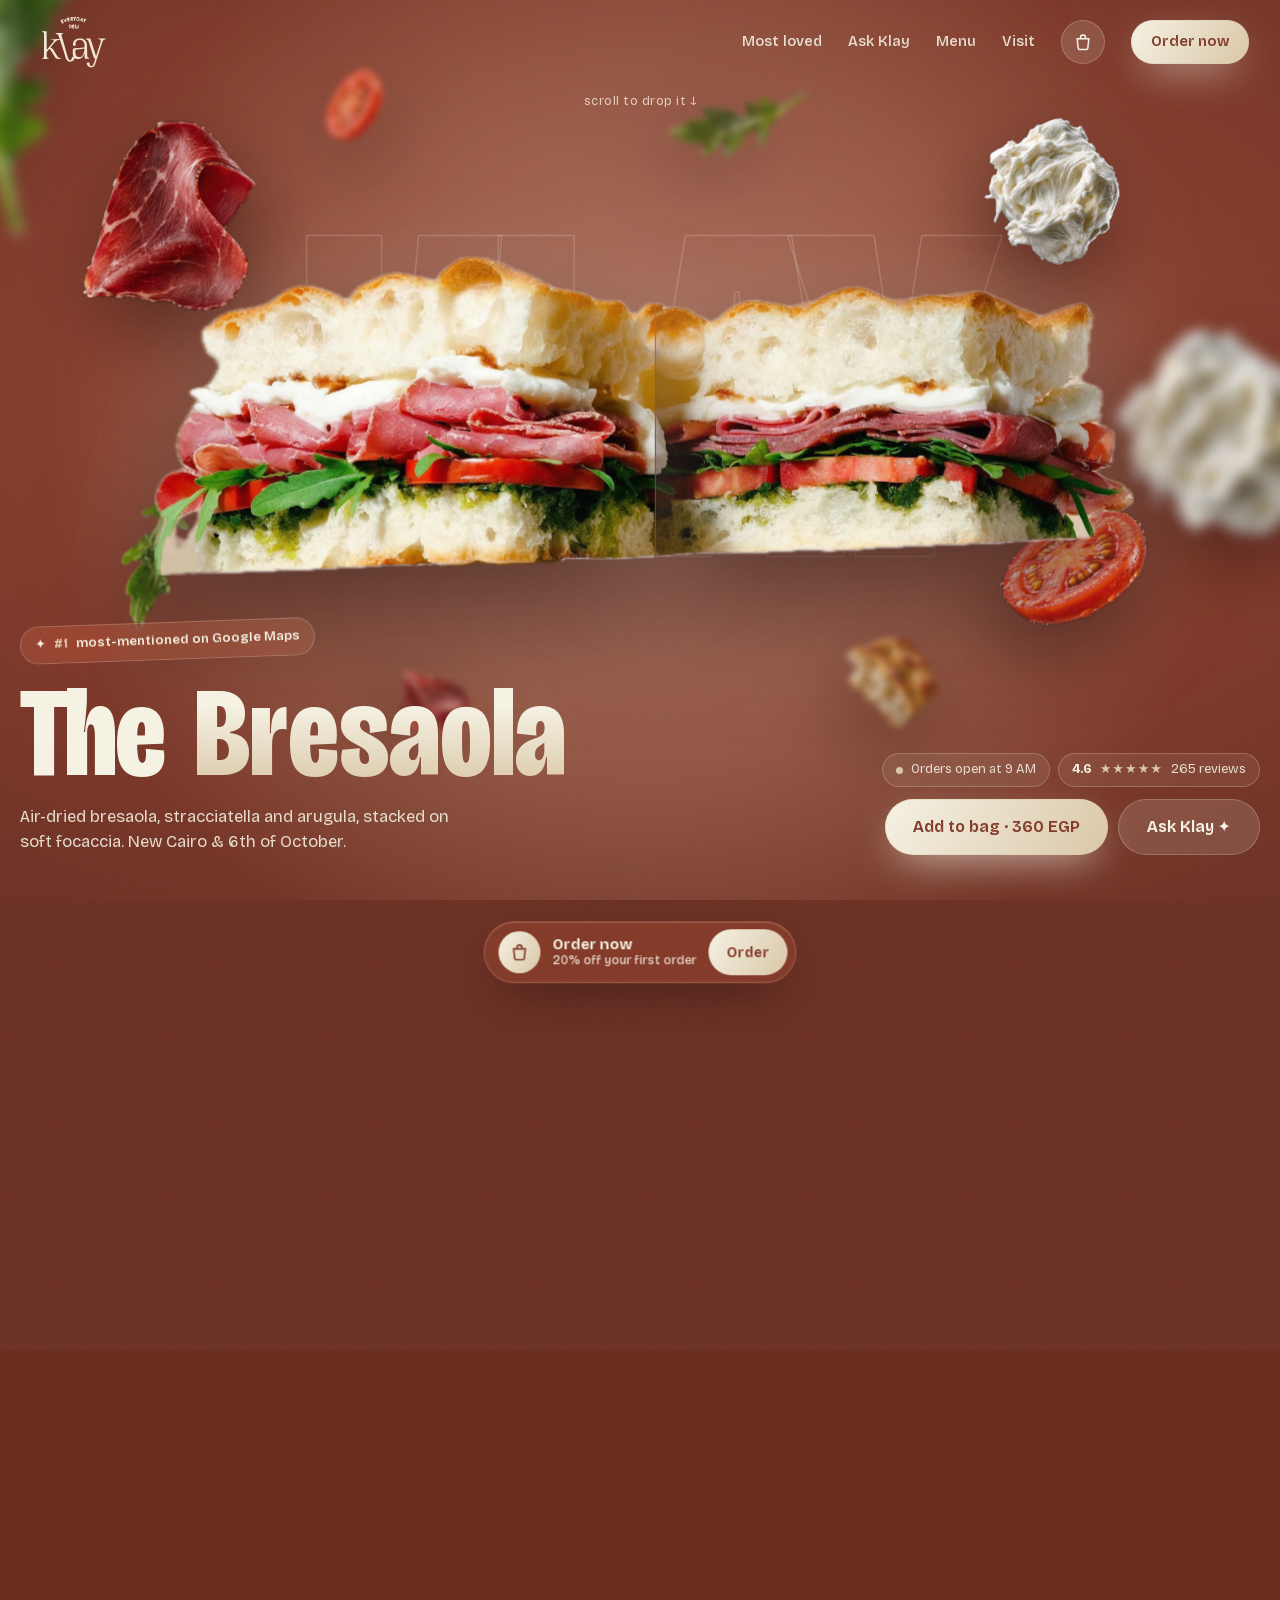
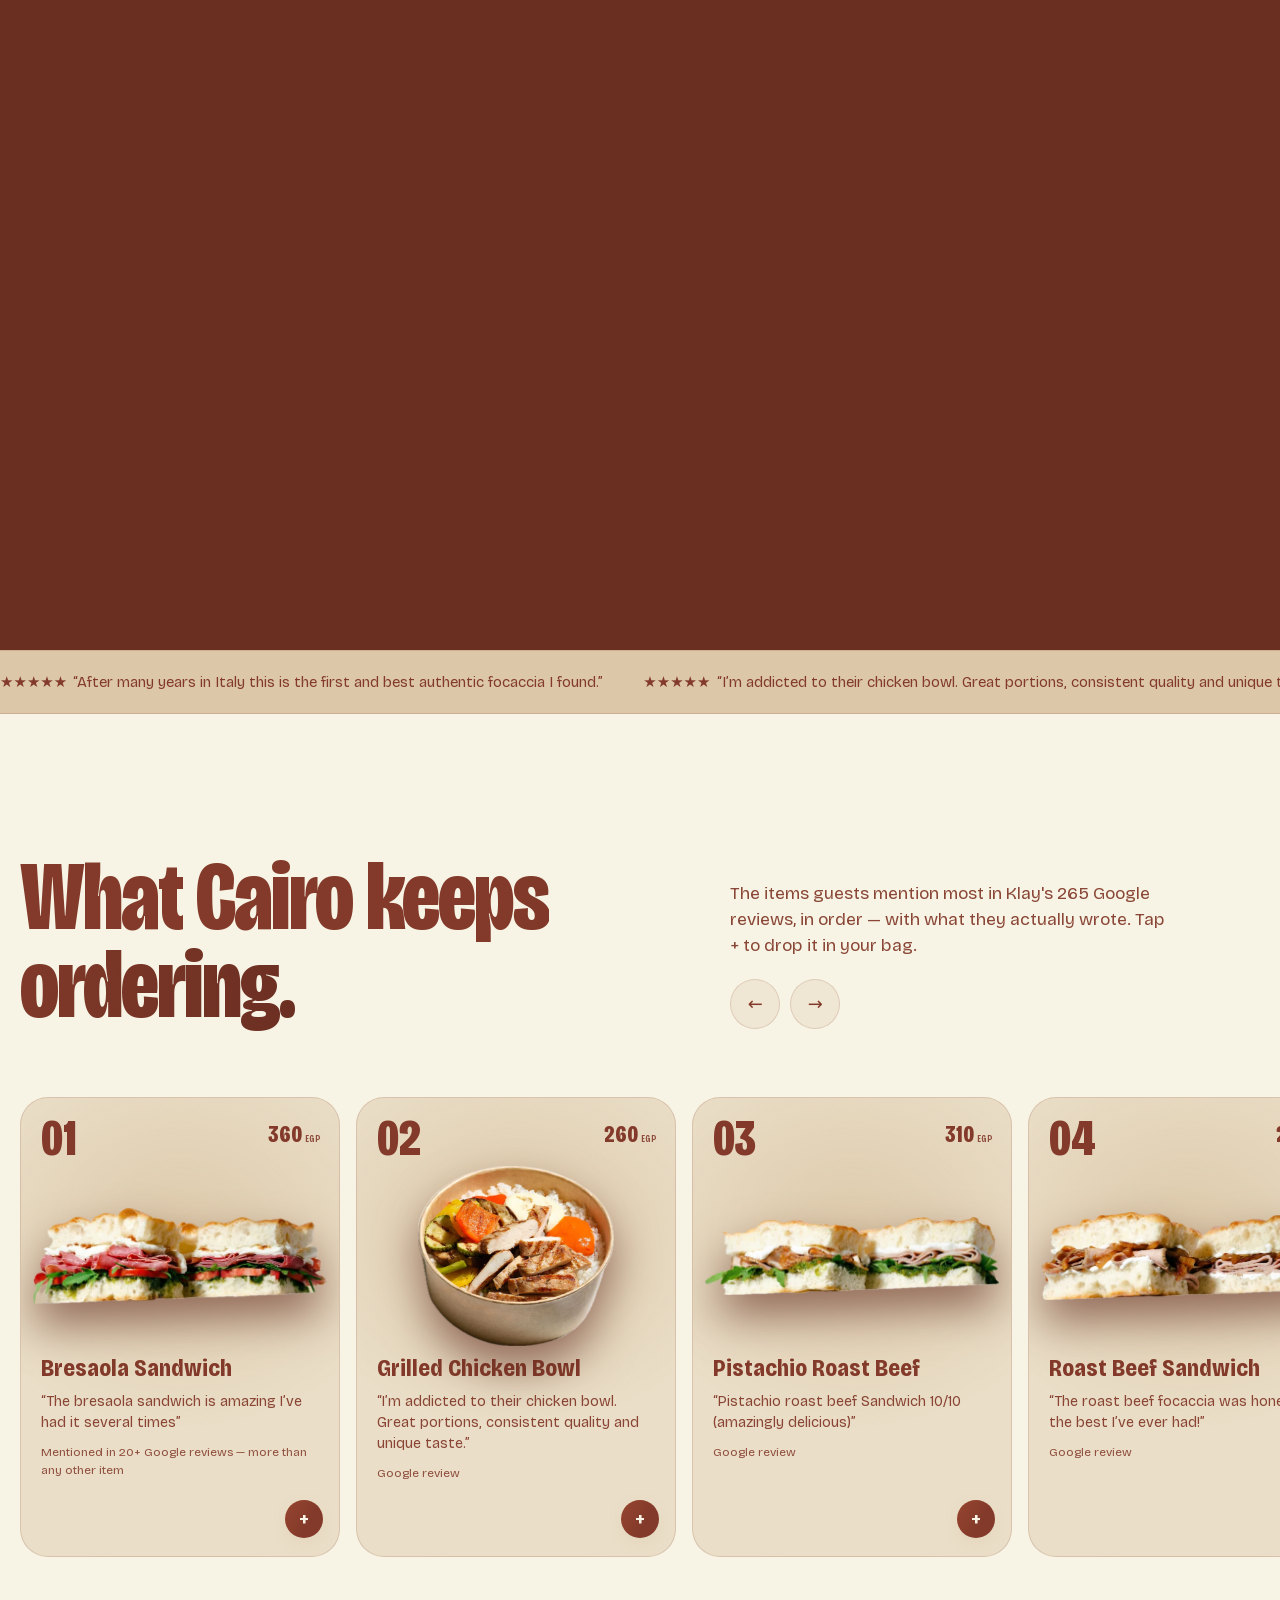
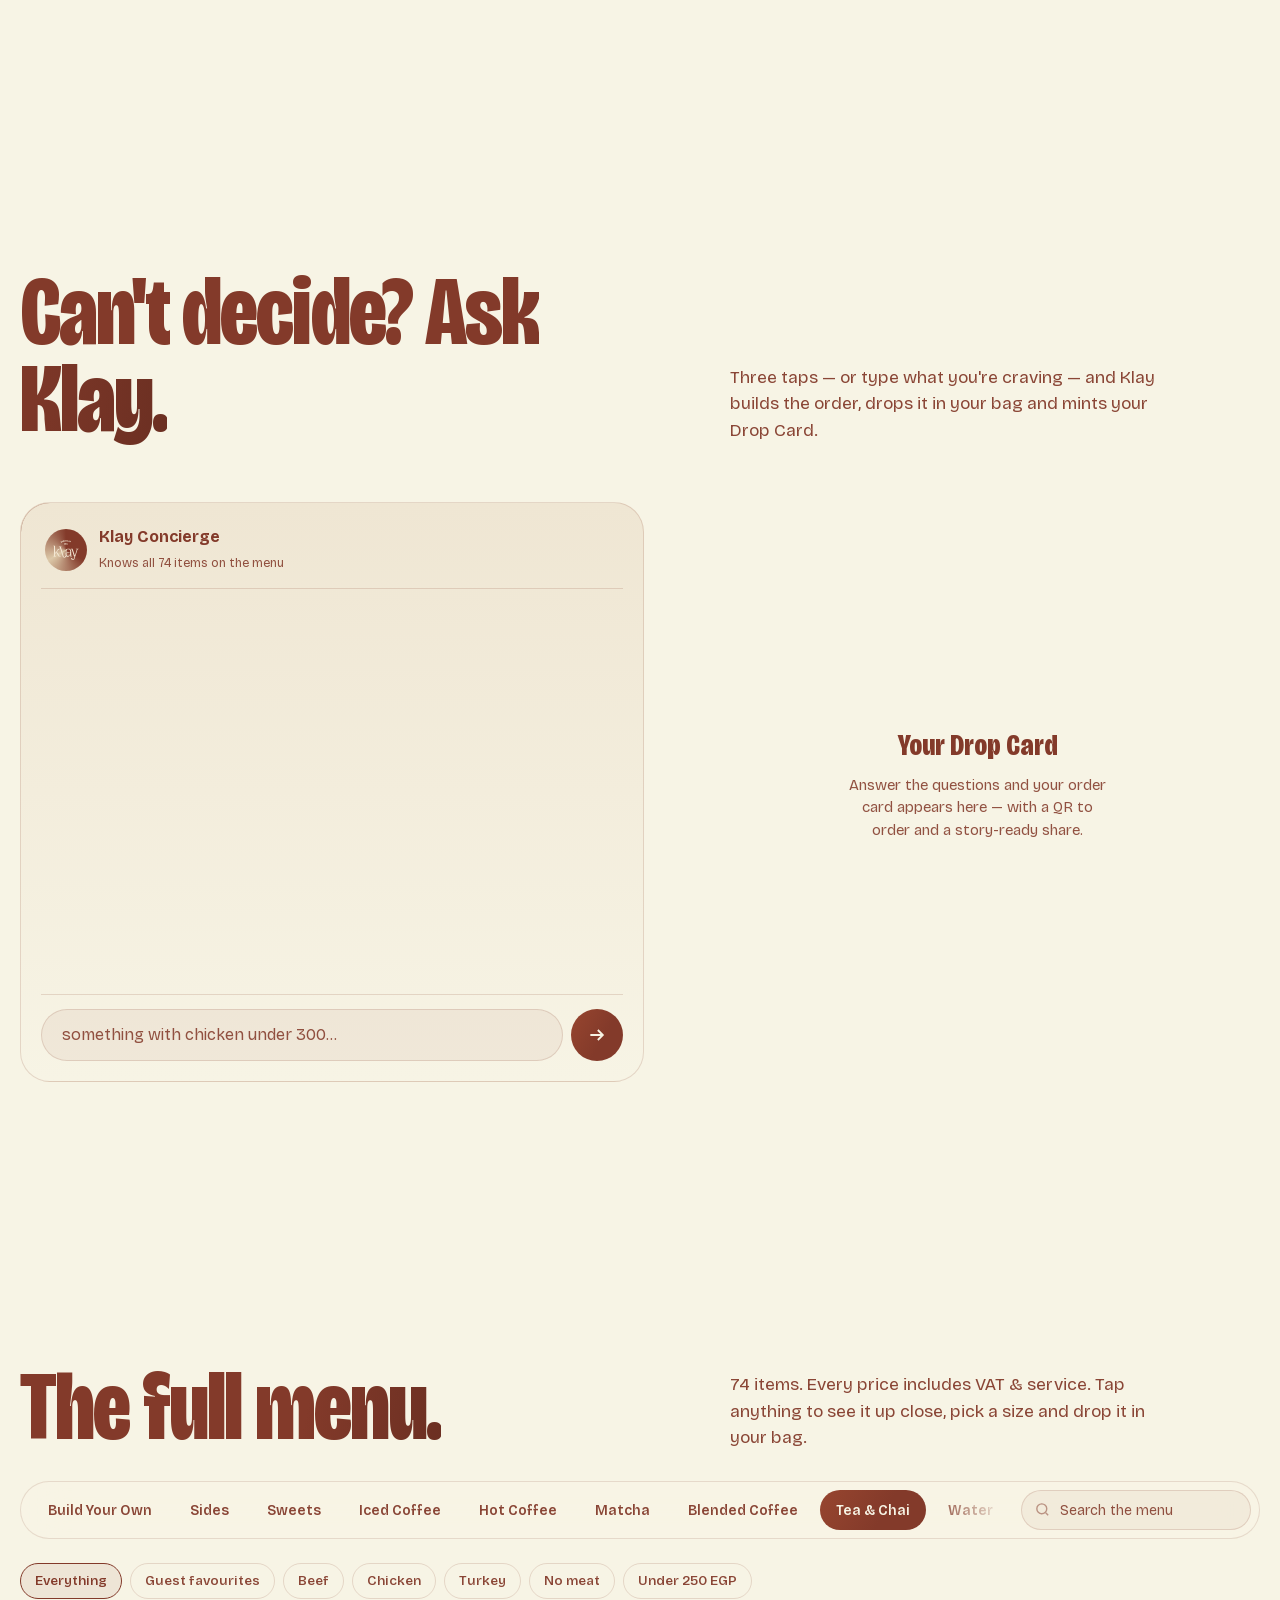
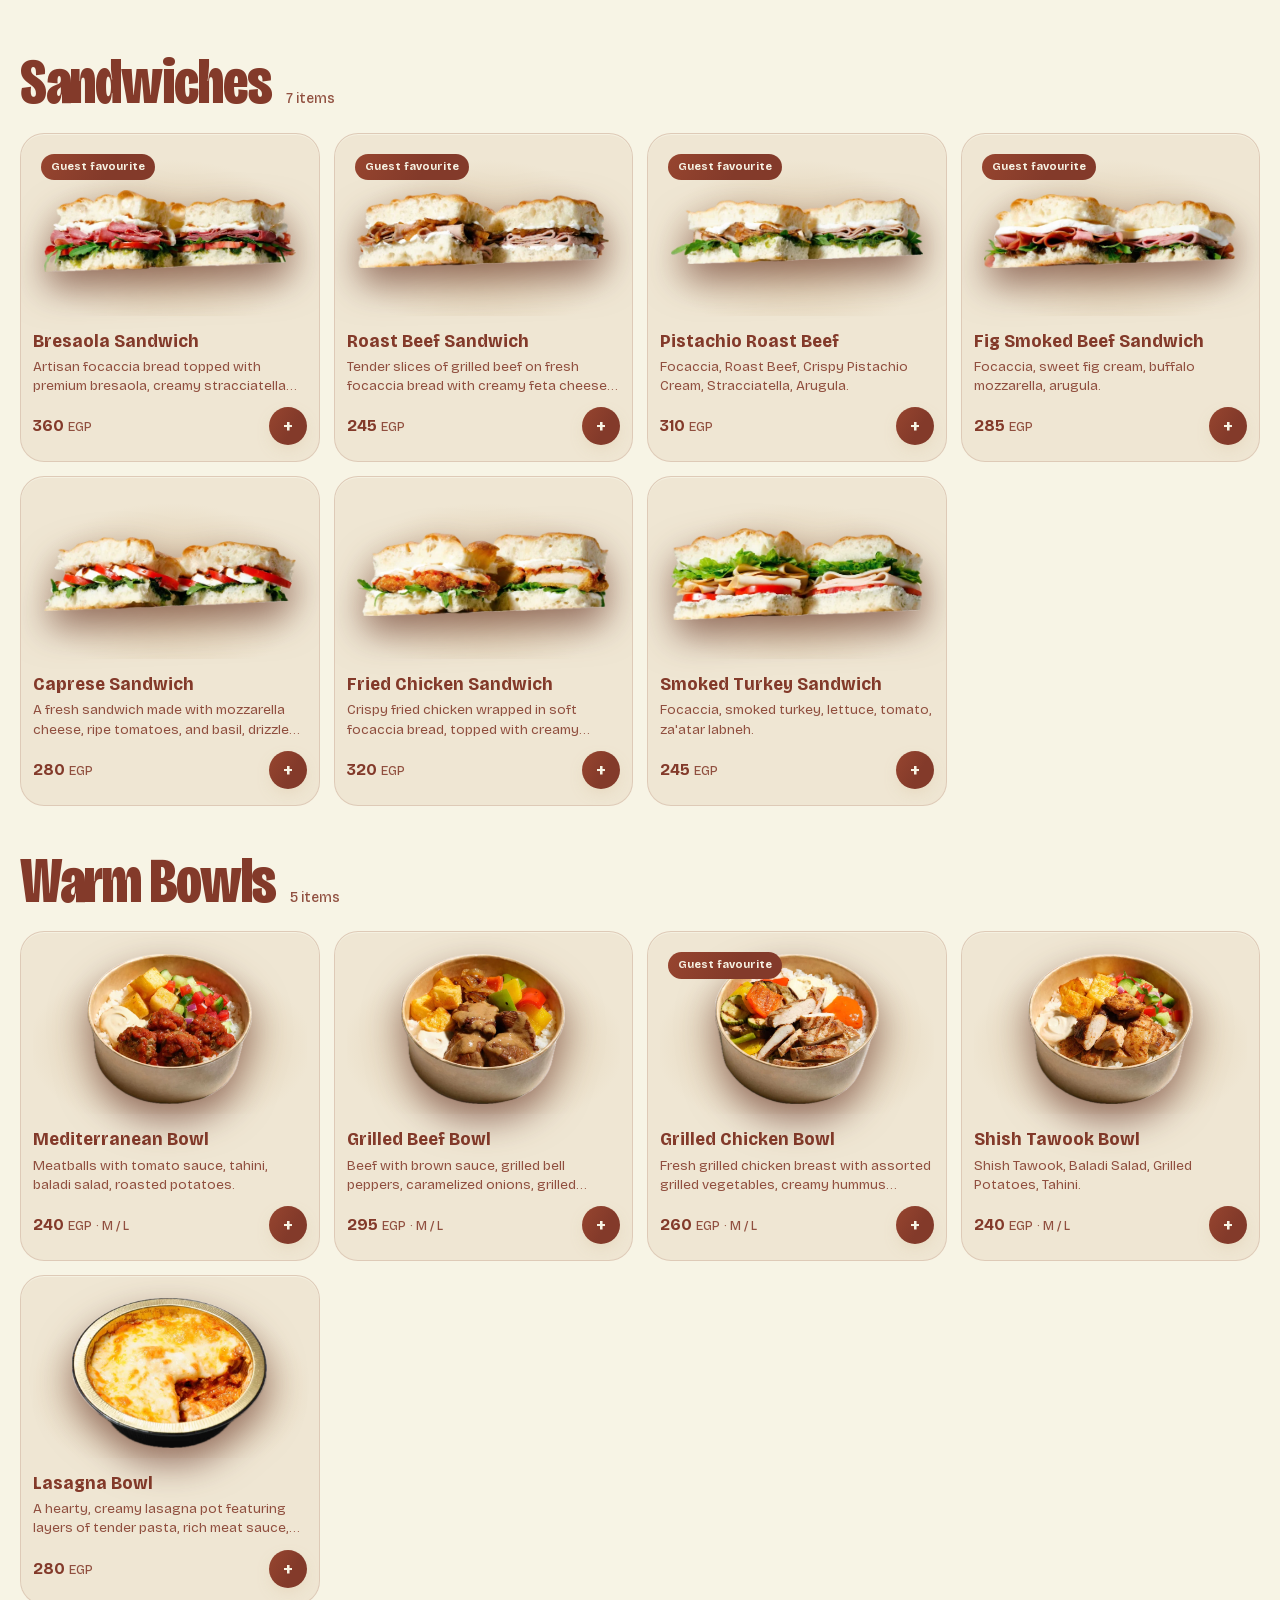
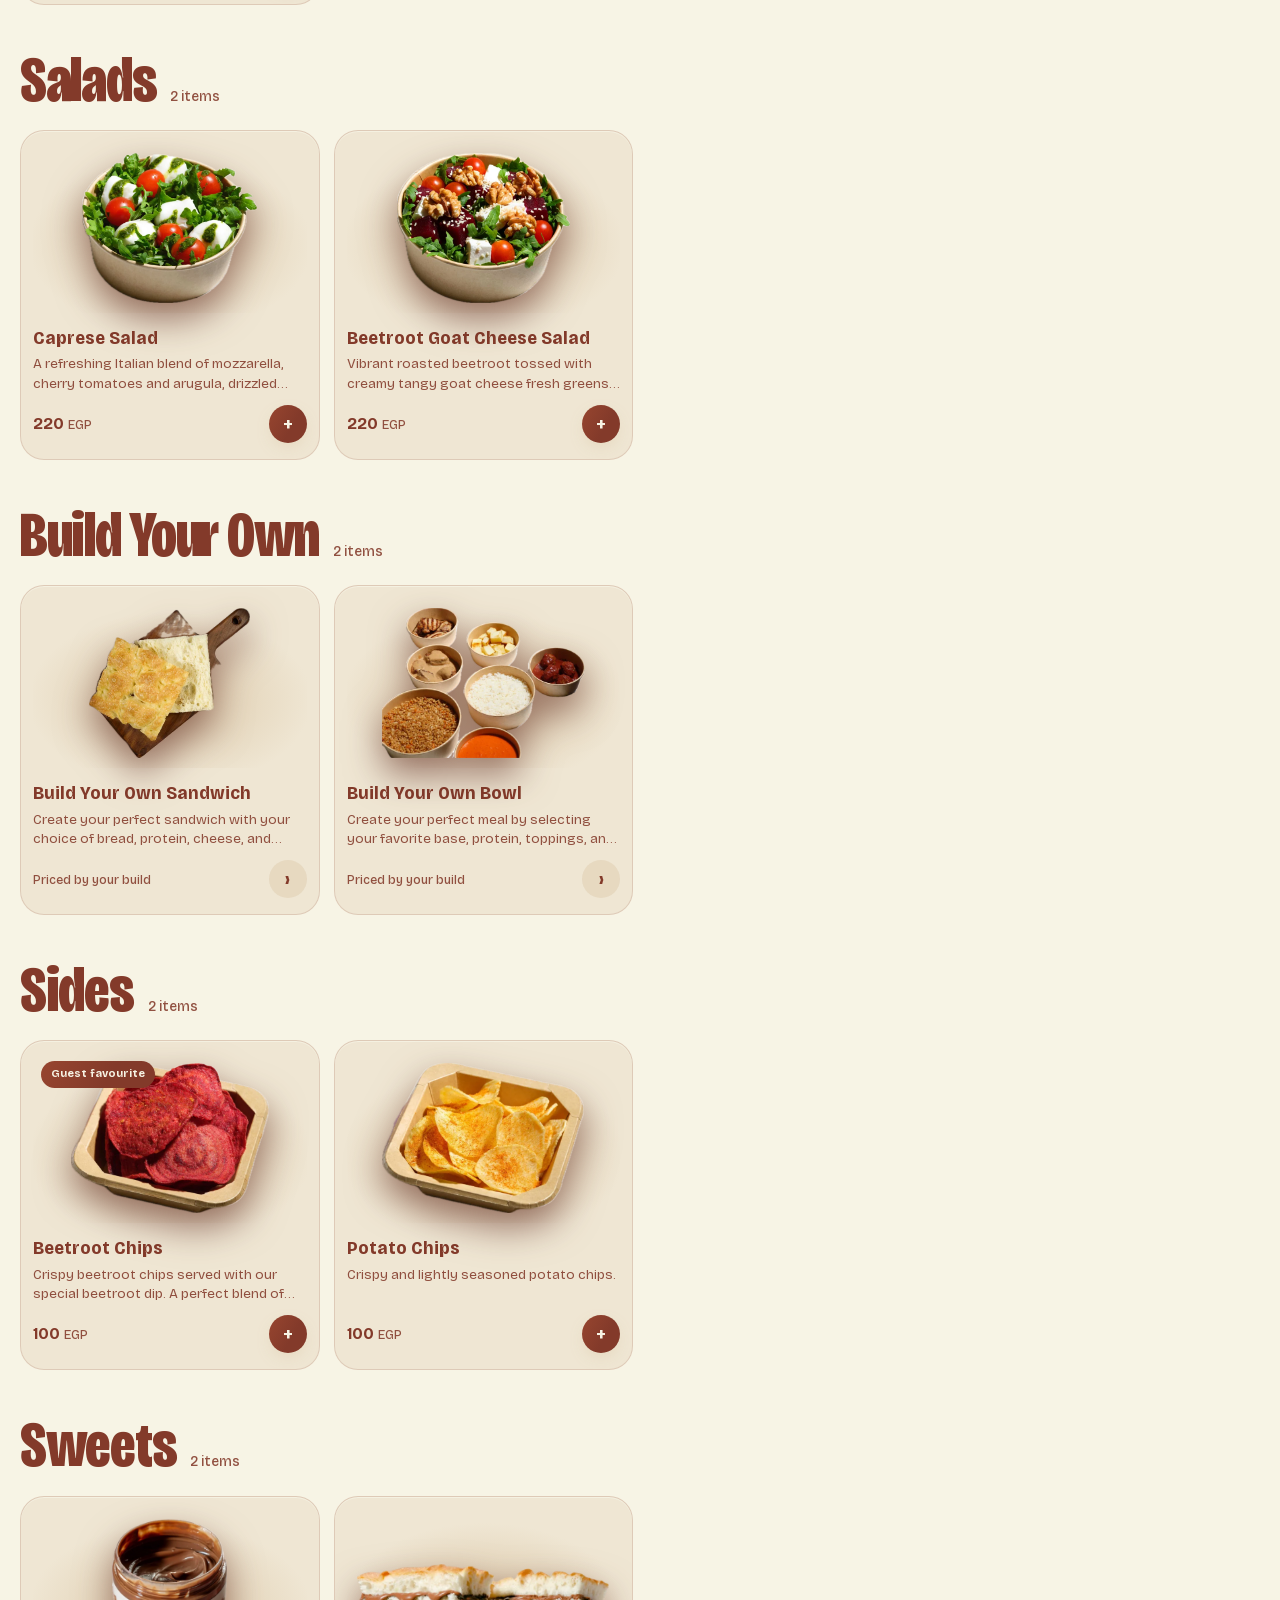
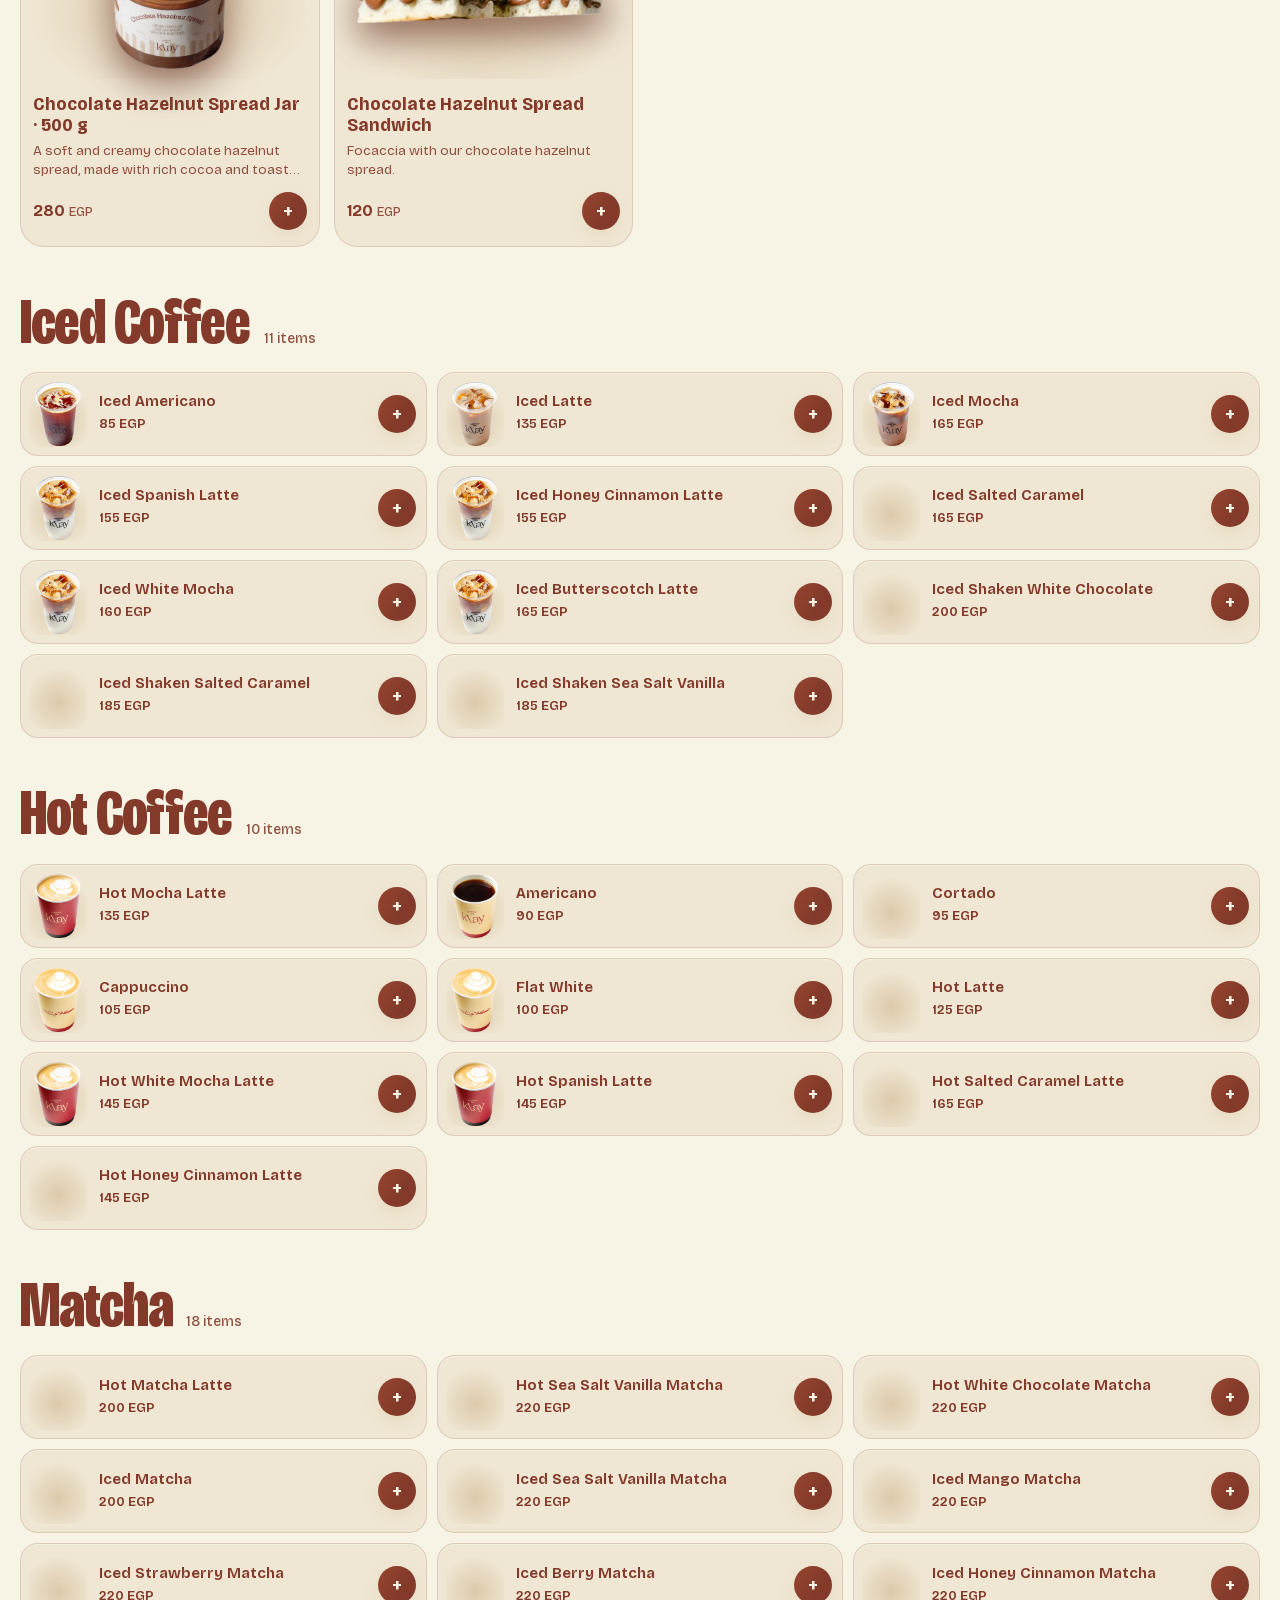
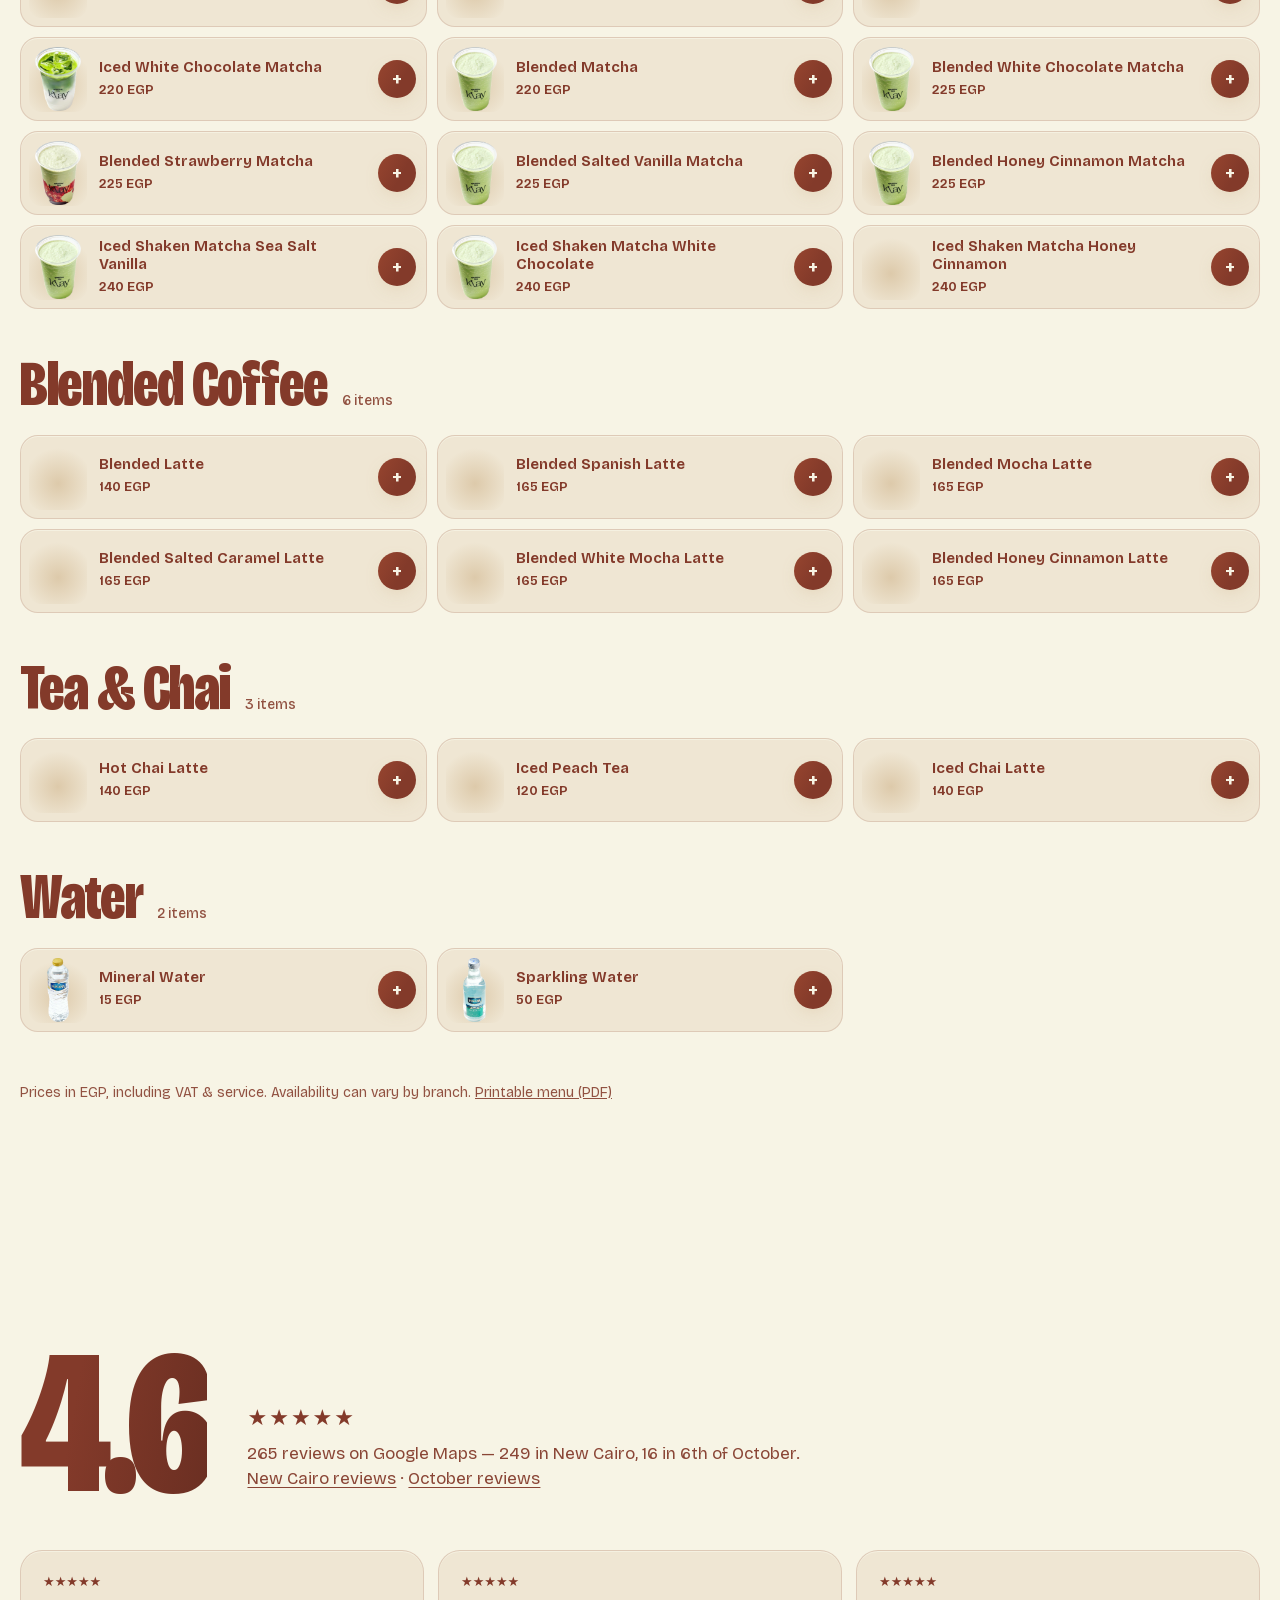
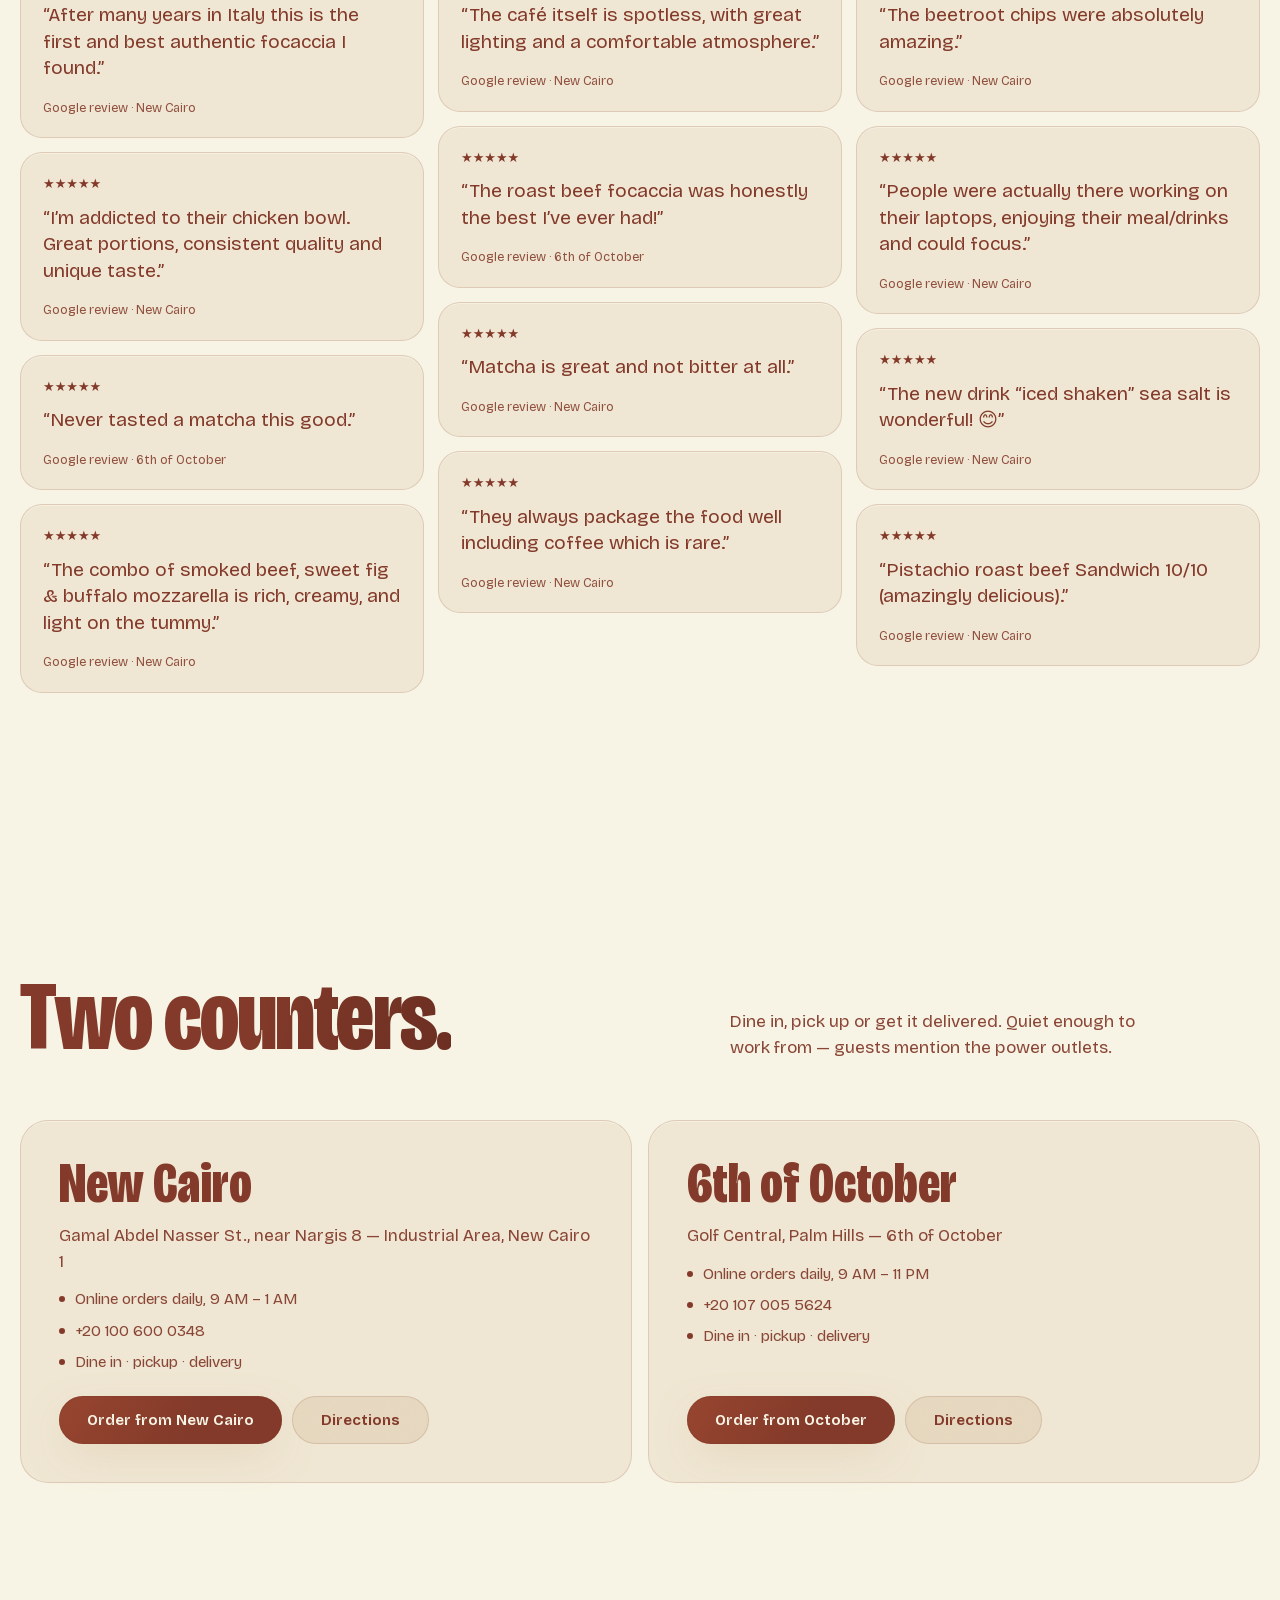
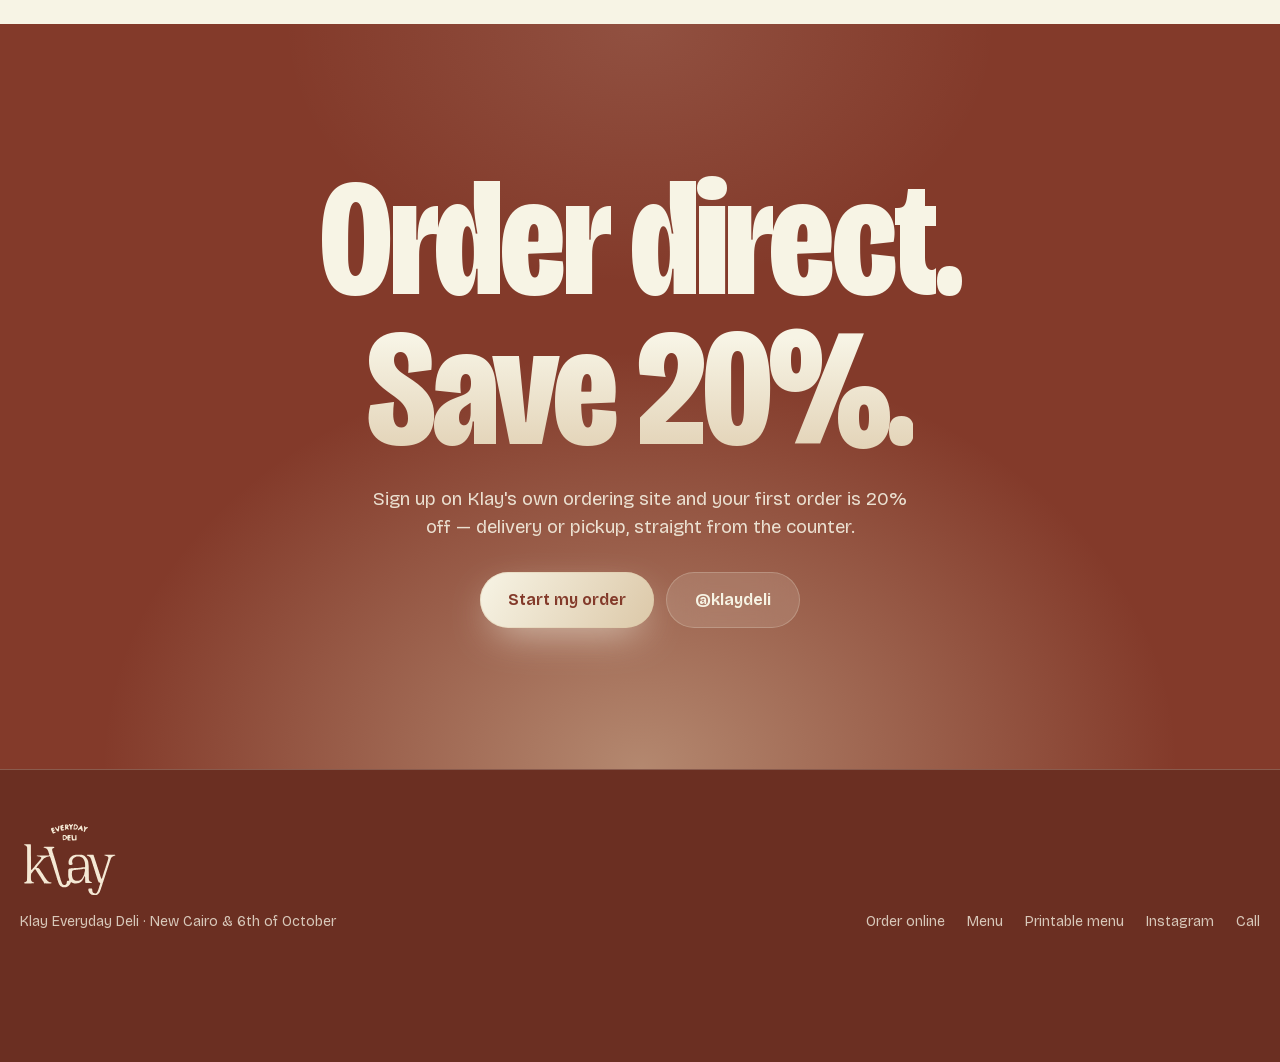
==== commit 2a1873b1: "site-v6: chef build — every item opens as an exploded anatomy, then a cartoon KLAY chef builds it Co" ====
--- a/index.html
+++ b/index.html
@@ -174,6 +174,7 @@
 <script src="cutdims.js"></script>
 <script src="qrcode.js"></script>
 <script src="klay-brain.js"></script>
+<script src="klay-chef.js"></script>
 <script src="app.js"></script>
 </body>
 </html>
--- a/styles.css
+++ b/styles.css
@@ -505,3 +505,54 @@
   .title .ch,.sub,.h-act{opacity:1;transform:none;filter:none}
   body:after{display:none}
 }
+
+/* ===== site-v6: chef build / anatomy stage ===== */
+.sh-ph.kc{display:grid;place-items:end center;min-height:520px}
+.sh-ph.kc>.kc-svg{grid-area:1/1}
+.kc-svg{width:100%;height:auto;aspect-ratio:640/600;max-height:calc(100dvh - 40px);display:block;overflow:visible;transition:opacity .45s var(--ease,ease),transform .6s var(--spring,ease)}
+.sh-ph img.kc-photo{position:absolute;inset:0;margin:auto;width:86%;height:80%;max-height:none;object-fit:contain;opacity:0;transform:scale(.82) rotate(-6deg);transition:opacity .4s ease,transform .8s var(--spring,ease);animation:none;pointer-events:none}
+.sh-ph.m-photo img.kc-photo{opacity:1;transform:none;pointer-events:auto}
+.sh-ph.m-photo .kc-svg{opacity:0;transform:scale(.94);pointer-events:none}
+.sh-ph.kc .ph4k{top:14px;bottom:auto;opacity:0;pointer-events:none;transition:opacity .3s}
+.sh-ph.kc.m-photo .ph4k{opacity:1;pointer-events:auto}
+.kc-seg{position:absolute;bottom:14px;left:50%;transform:translateX(-50%);z-index:4;display:flex;gap:3px;padding:4px;border-radius:999px;background:rgba(247,244,229,.82);backdrop-filter:blur(12px);-webkit-backdrop-filter:blur(12px);border:1px solid rgba(131,58,42,.16);box-shadow:0 10px 26px -12px rgba(58,22,14,.45)}
+.kc-seg button{border:0;background:none;font:650 12.5px/1 var(--body);color:#833A2A;padding:9px 12px;border-radius:999px;cursor:pointer;white-space:nowrap;transition:background .25s,color .25s}
+.kc-seg button:hover{background:rgba(131,58,42,.1)}
+.kc-seg button[aria-pressed="true"]{background:#833A2A;color:#F7F4E5}
+.kc-seg button:focus-visible{outline:2px solid #833A2A;outline-offset:2px}
+.kc-svg text{font-family:var(--disp)}
+.kc-tt{font-size:15px;font-weight:750;letter-spacing:.26em;fill:#833A2A;text-anchor:middle}
+.kc-lt{font-size:19px;font-weight:720;fill:#3A160E;font-variation-settings:"wdth" 82}
+.kc-ld{fill:none;stroke:#833A2A;stroke-width:1.8;stroke-linecap:round;stroke-linejoin:round}
+.kc-dot{fill:#F7F4E5;stroke:#833A2A;stroke-width:2.4}
+.kc-q{font-size:22px;font-weight:800;fill:#833A2A;text-anchor:middle}
+.kc-apron{font-size:25px;font-weight:800;fill:#F7F4E5;text-anchor:middle;letter-spacing:.06em;font-variation-settings:"wdth" 80}
+.kc-hatk{font-size:12px;font-weight:800;fill:#F7F4E5;text-anchor:middle}
+.kc-cupt{font-size:16px;font-weight:800;fill:#833A2A;text-anchor:middle;letter-spacing:.12em;opacity:.9}
+.kc-bowlt{font-size:17px;font-weight:800;fill:#F7F4E5;text-anchor:middle;letter-spacing:.16em}
+.kc-jart{font-size:19px;font-weight:800;fill:#833A2A;text-anchor:middle;letter-spacing:.12em}
+.kc-jars{font-size:10px;font-weight:700;fill:#833A2A;text-anchor:middle;letter-spacing:.2em}
+.kc-lidt{font-size:13px;font-weight:800;fill:#F7F4E5;text-anchor:middle;letter-spacing:.2em}
+.kc-ctr{font-size:22px;font-weight:800;fill:rgba(247,244,229,.2);text-anchor:middle;letter-spacing:.34em}
+.kc-bubt{font-size:20px;font-weight:780;fill:#833A2A;text-anchor:middle}
+.kc-stt{font-size:11px;font-weight:750;fill:#F7F4E5;letter-spacing:.06em}
+.kc-stc{font-size:30px;font-weight:800;fill:#F7F4E5;text-anchor:middle}
+.kc-bobon{animation:kcBob 3.4s ease-in-out infinite}
+@keyframes kcBob{50%{transform:translateY(-4px)}}
+.kc-eye{transform-box:fill-box;transform-origin:center;animation:kcBlink 4.6s infinite}
+@keyframes kcBlink{0%,93%,100%{transform:scaleY(1)}96%{transform:scaleY(.1)}}
+.kc-breath{animation:kcBr 3.6s ease-in-out infinite}
+@keyframes kcBr{50%{transform:translateY(2.5px)}}
+.kc-twk{transform-box:fill-box;transform-origin:center;animation:kcTw 2.8s ease-in-out infinite}
+@keyframes kcTw{50%{opacity:.06;transform:scale(.55)}}
+.kc-steam{opacity:0;transition:opacity .6s}
+.kc-steam.on{opacity:1}
+.kc-steam path{fill:none;stroke:rgba(58,22,14,.32);stroke-width:4;stroke-linecap:round;animation:kcSt 2.4s ease-in-out infinite}
+@keyframes kcSt{0%{transform:translateY(8px);opacity:0}40%{opacity:1}100%{transform:translateY(-16px);opacity:0}}
+.kc-ly,.kc-lb{transition:opacity .25s}
+.kc-svg.foc .kc-ly:not(.on),.kc-svg.foc .kc-lb:not(.on){opacity:.22}
+.kc-svg.foc .kc-lb.on .kc-lt{fill:#833A2A}
+.m-anat .kc-ly,.m-anat .kc-lb{cursor:pointer}
+.m-anat .kc-straw{opacity:0}
+@media (max-width:760px){.sh-ph.kc{min-height:0;aspect-ratio:640/600}.kc-seg{bottom:10px}.kc-seg button{padding:8px 10px;font-size:12px}}
+@media (prefers-reduced-motion:reduce){.kc-bobon,.kc-eye,.kc-breath,.kc-twk,.kc-steam path{animation:none}}
